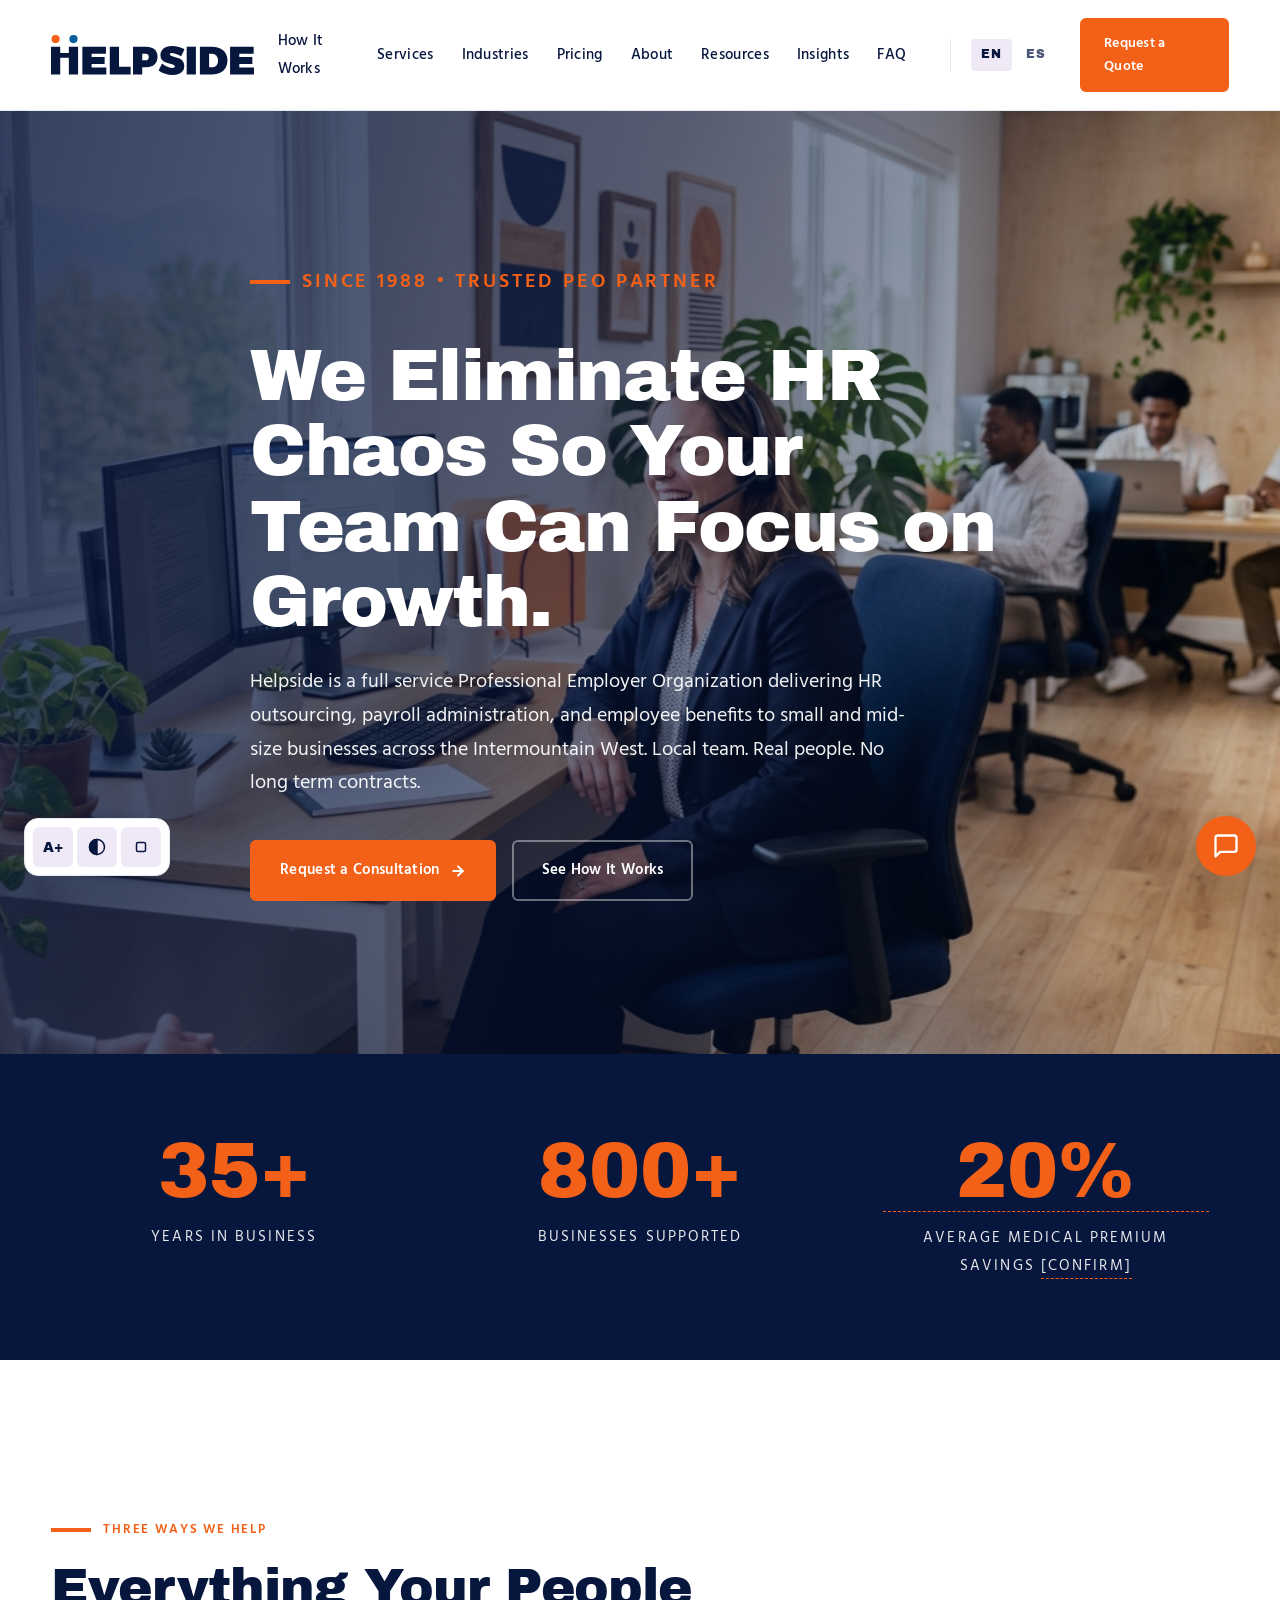
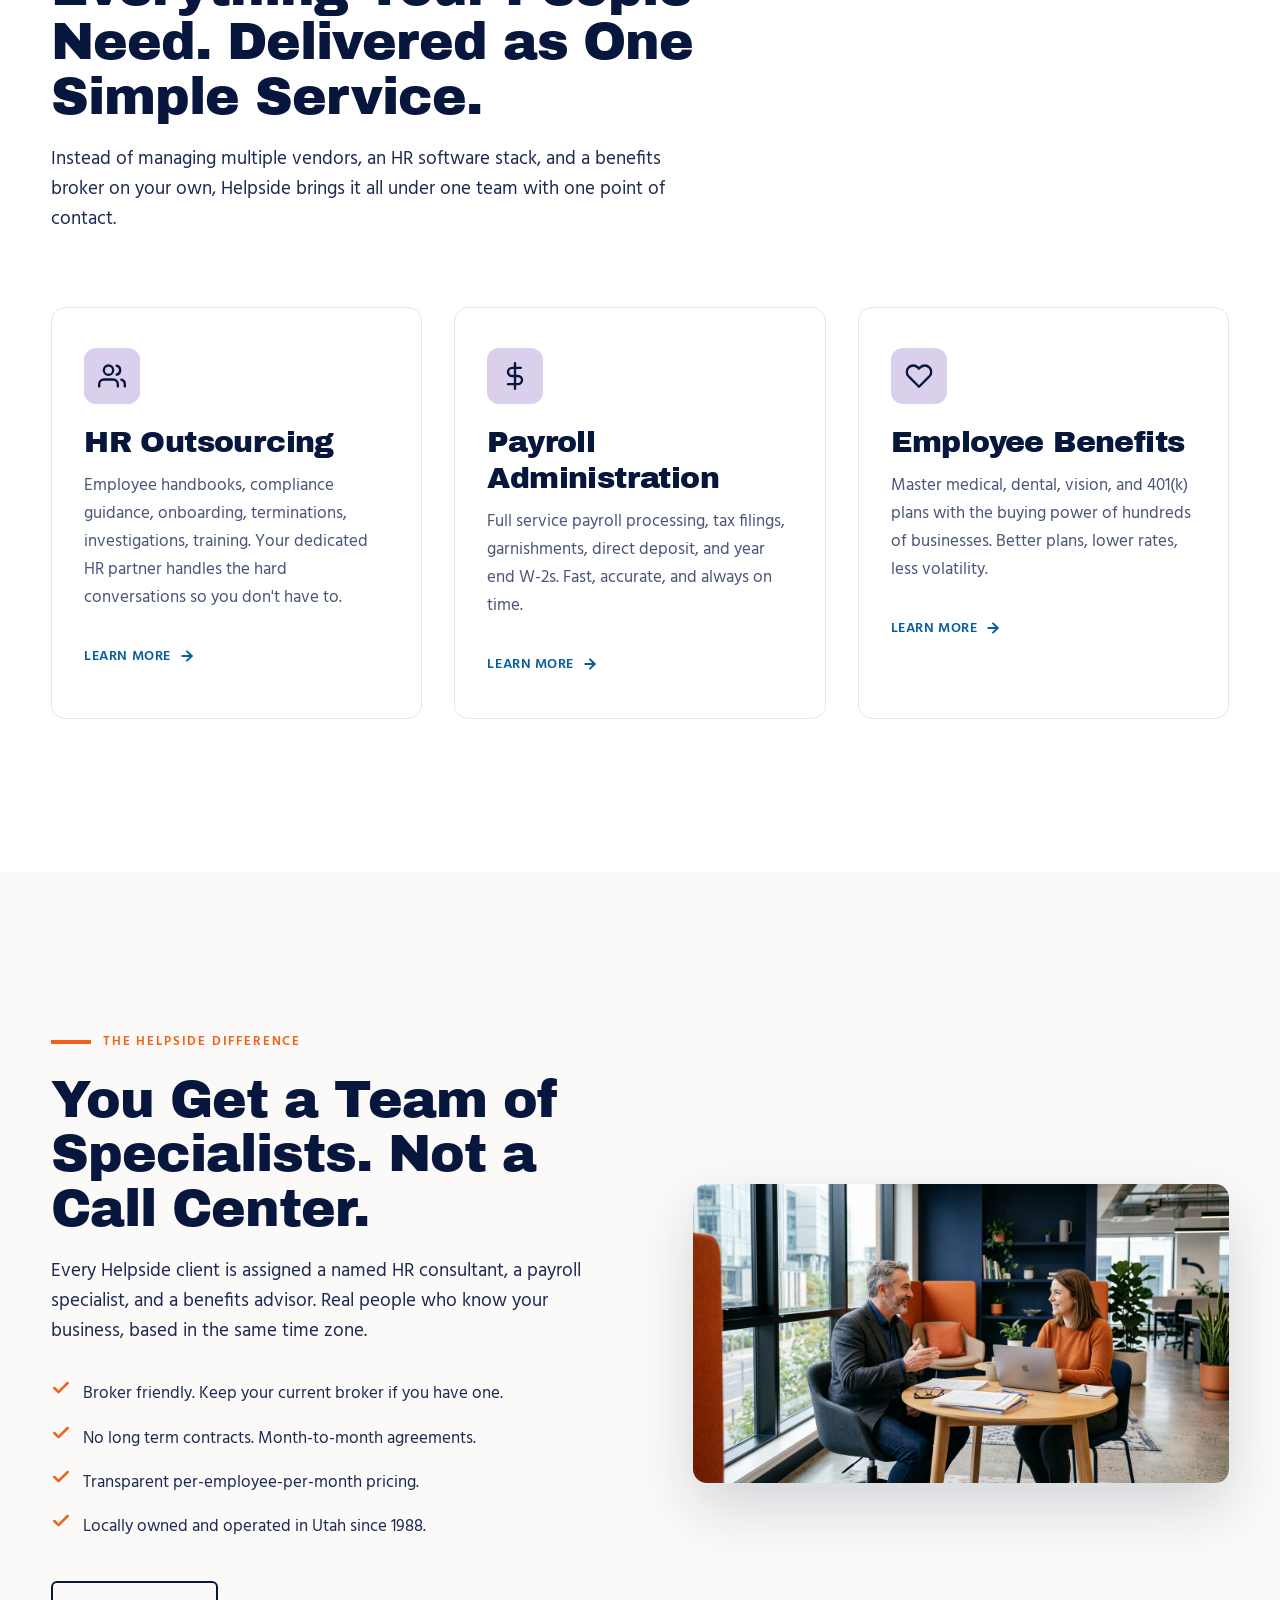
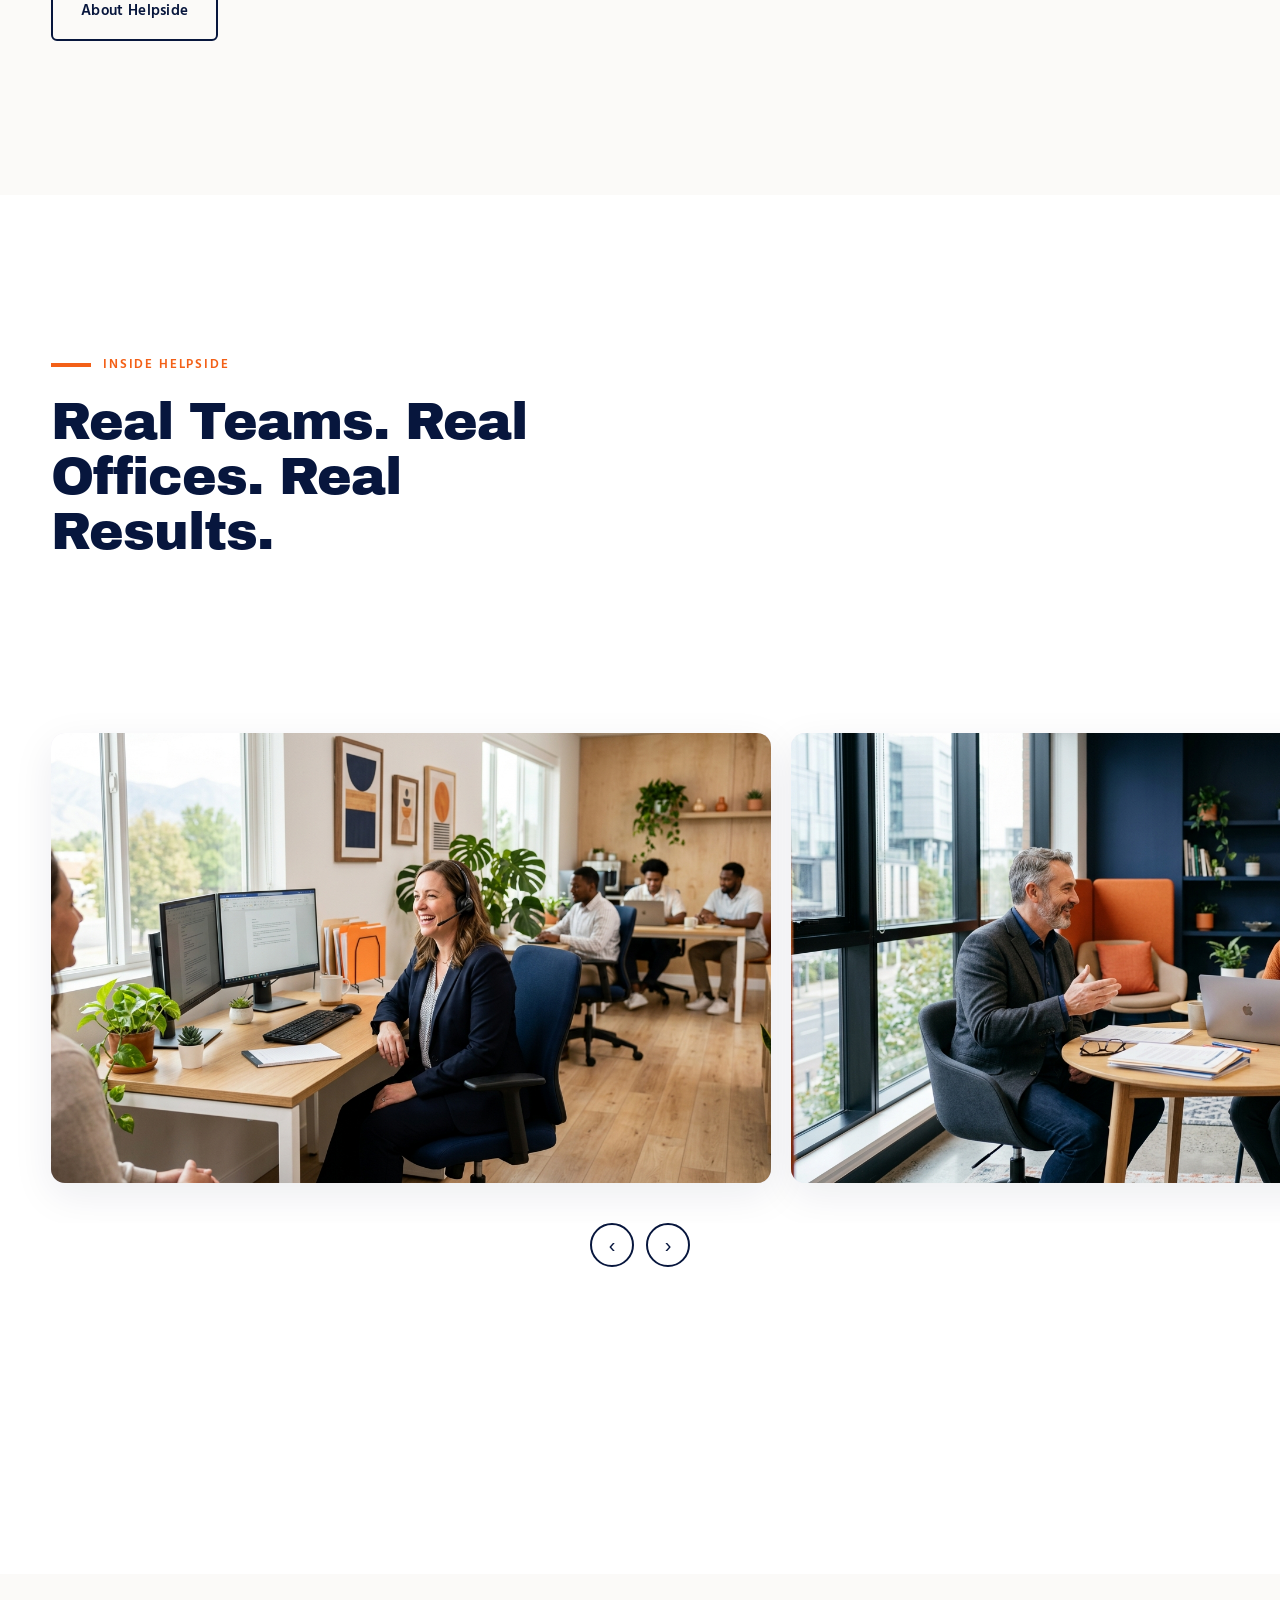
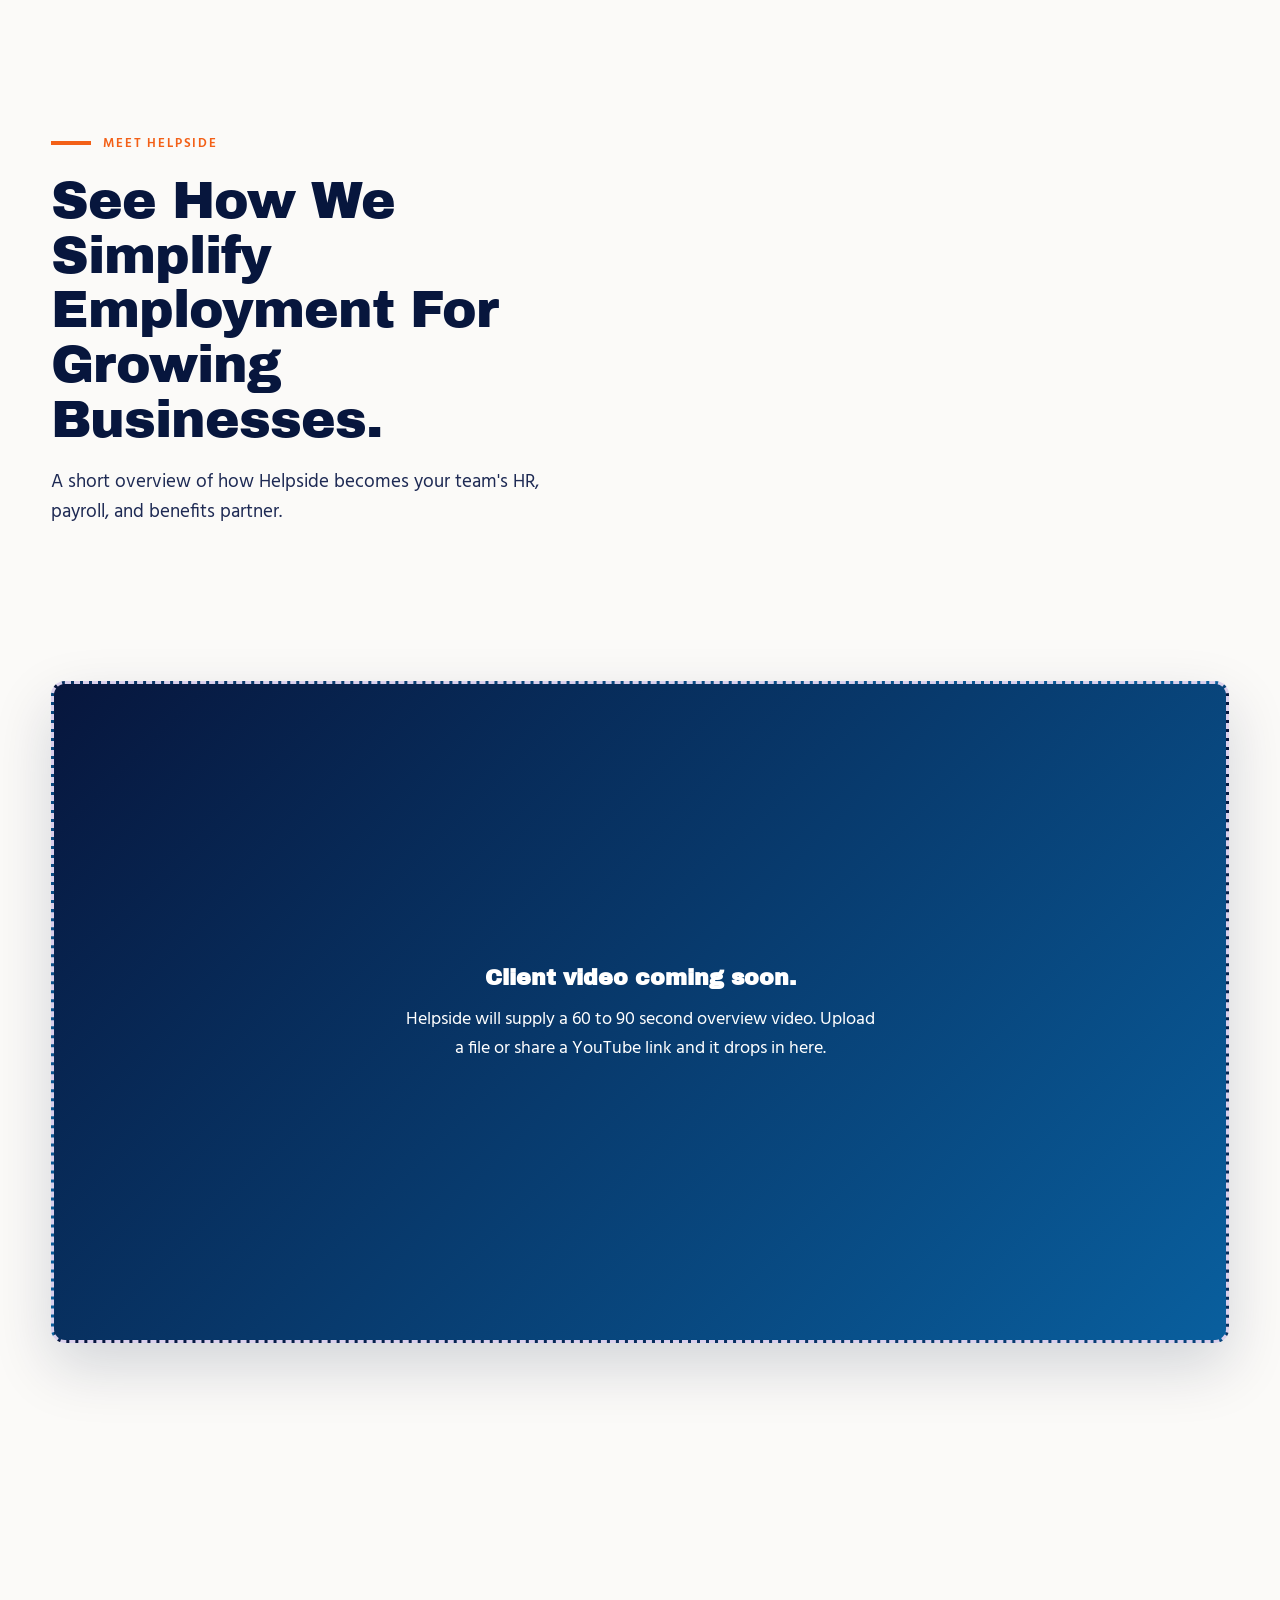
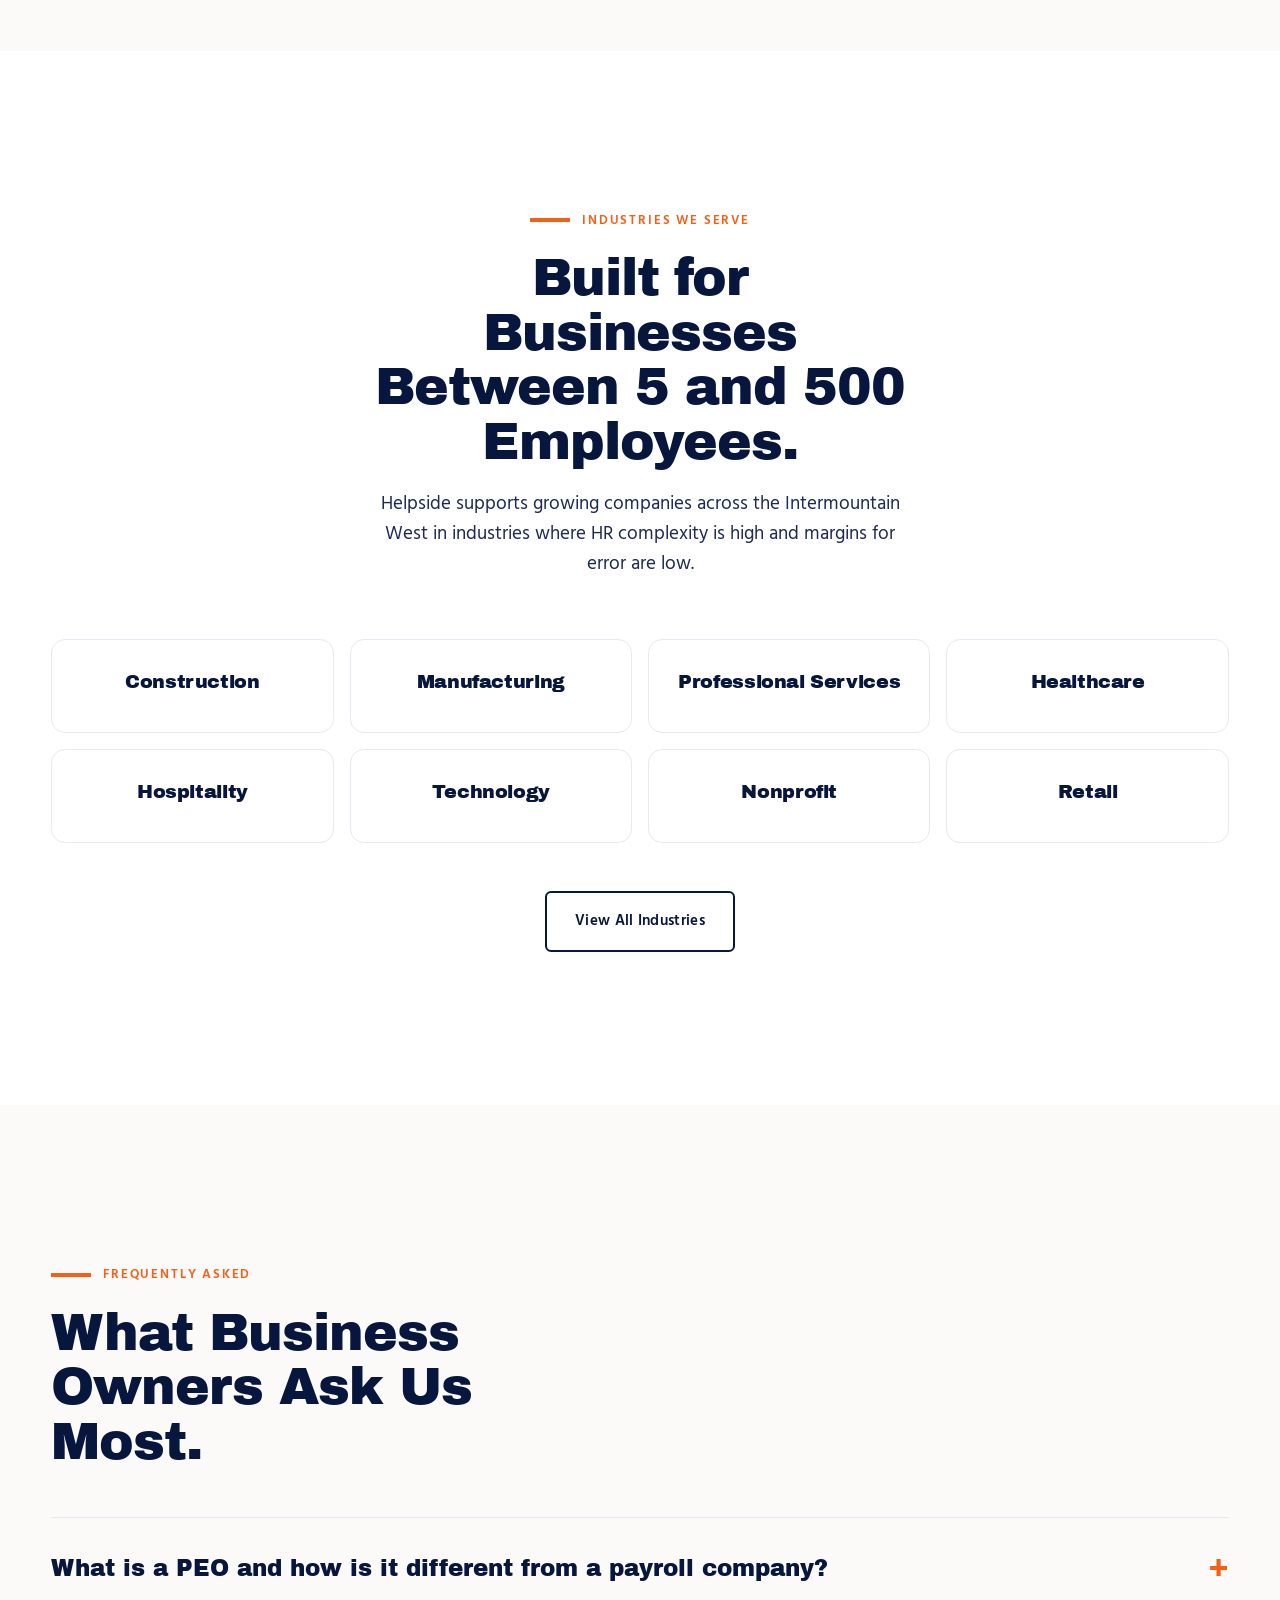
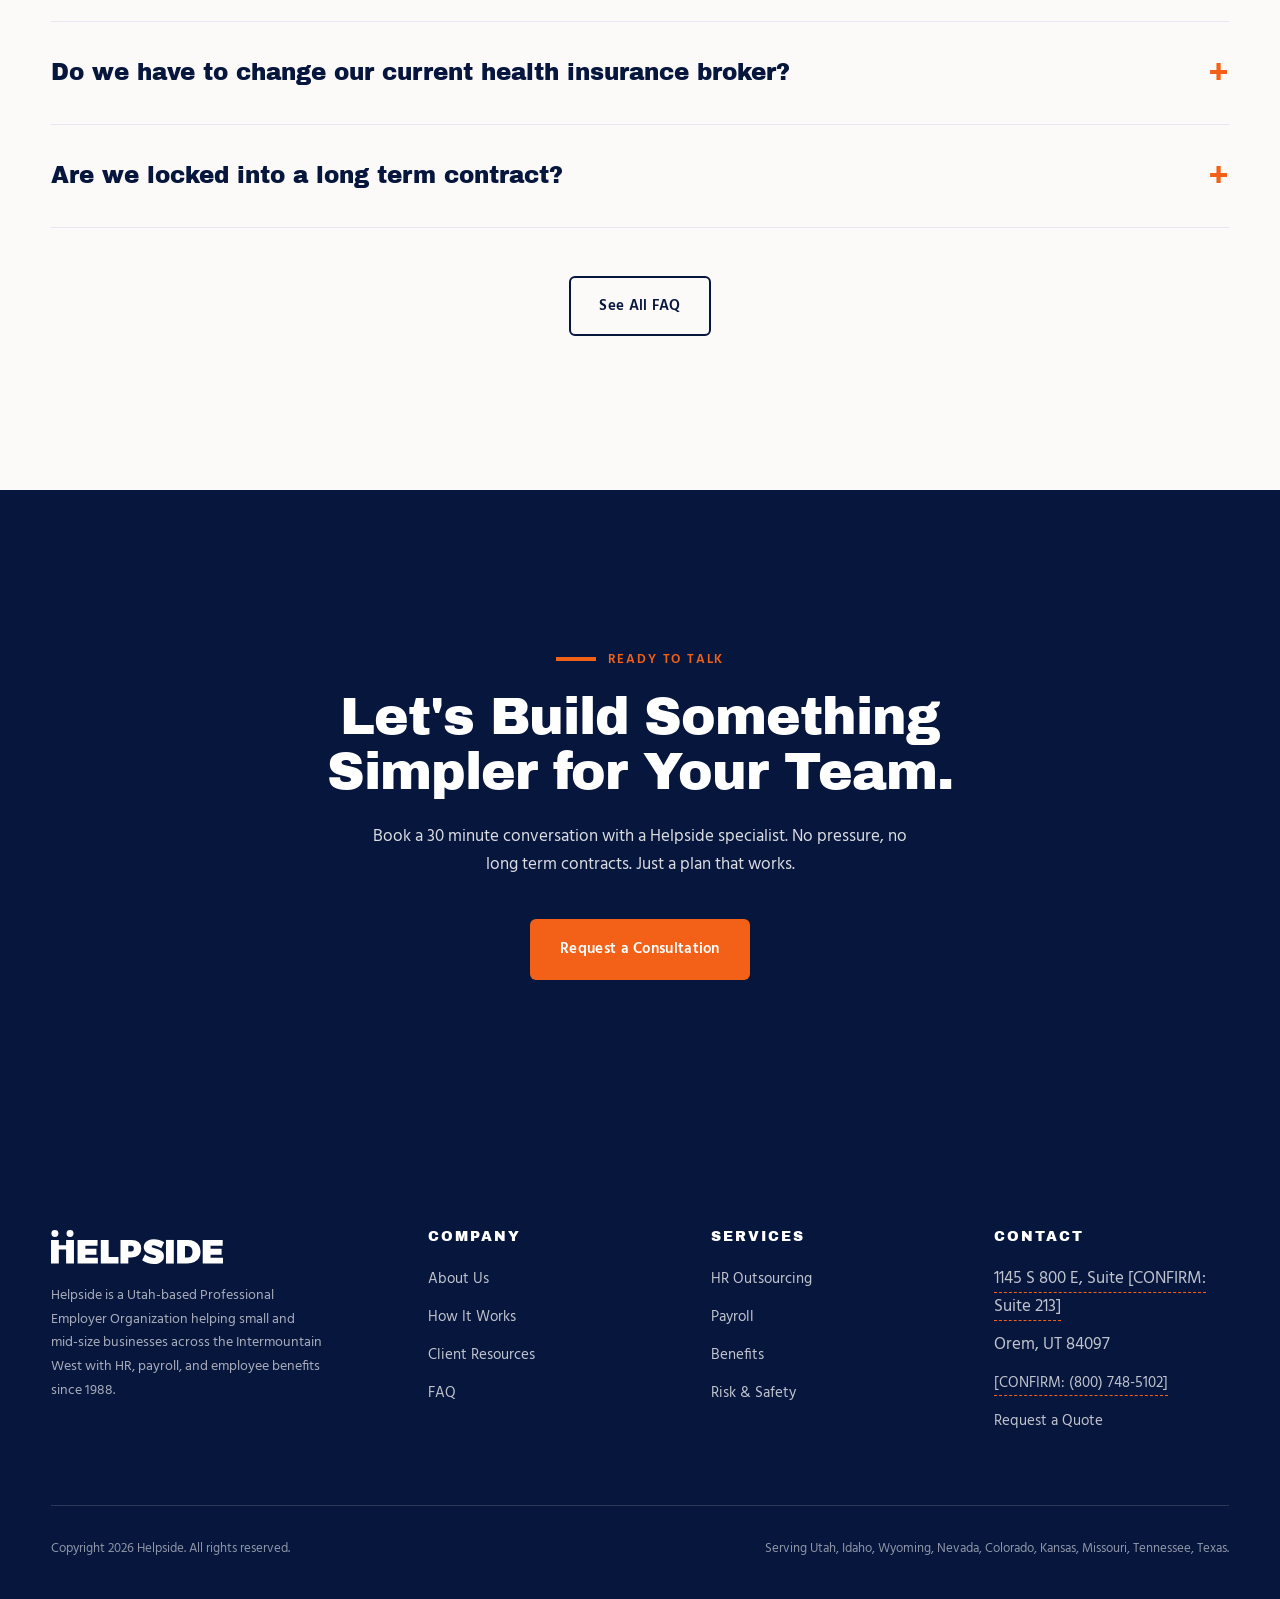
==== index.html @ 4a42c15f "Reset proof to baseline" ====
<!DOCTYPE html>
<html lang="en">
<head>
<meta charset="UTF-8">
<meta name="viewport" content="width=device-width, initial-scale=1.0">
<title>Helpside | HR, Payroll, and Employee Benefits for Growing Businesses</title>
<meta name="description" content="Helpside is a Utah-based Professional Employer Organization providing HR outsourcing, payroll administration, and employee benefits since 1988. Serving the Intermountain West.">
<link rel="canonical" href="https://kinggavint.github.io/helpside-preview-v2/">
<meta property="og:title" content="Helpside | HR, Payroll, and Employee Benefits for Growing Businesses">
<meta property="og:description" content="Helpside is a Utah-based Professional Employer Organization providing HR outsourcing, payroll administration, and employee benefits since 1988. Serving the Intermountain West.">
<meta property="og:type" content="website">
<meta property="og:image" content="https://kinggavint.github.io/helpside-preview-v2/assets/helpside-logo-with-tagline.png">
<meta property="og:url" content="https://kinggavint.github.io/helpside-preview-v2/">
<meta name="twitter:card" content="summary_large_image">
<link rel="icon" type="image/svg+xml" href="assets/helpside-logo.svg">
<link rel="preconnect" href="https://fonts.googleapis.com">
<link rel="preconnect" href="https://fonts.gstatic.com" crossorigin>
<link href="https://fonts.googleapis.com/css2?family=Archivo+Black&family=Hind:wght@300;400;500;600&display=swap" rel="stylesheet">
<link rel="stylesheet" href="css/base.css">
<script type="application/ld+json">
{
  "@context": "https://schema.org",
  "@type": "Organization",
  "name": "Helpside",
  "url": "https://kinggavint.github.io/helpside-preview-v2/",
  "logo": "https://kinggavint.github.io/helpside-preview-v2/assets/helpside-logo.svg",
  "description": "Utah-based Professional Employer Organization offering HR outsourcing, payroll administration, and employee benefits to businesses across the Intermountain West.",
  "foundingDate": "1988",
  "address": {
    "@type": "PostalAddress",
    "streetAddress": "1145 S 800 E",
    "addressLocality": "Orem",
    "addressRegion": "UT",
    "postalCode": "84097",
    "addressCountry": "US"
  },
  "areaServed": ["UT","ID","WY","NV","CO","KS","MO","TN","TX"]
}
</script>
<script type="application/ld+json">
{
  "@context": "https://schema.org",
  "@type": "WebSite",
  "name": "Helpside",
  "url": "https://kinggavint.github.io/helpside-preview-v2/",
  "potentialAction": {
    "@type": "SearchAction",
    "target": "https://kinggavint.github.io/helpside-preview-v2/?q={search_term_string}",
    "query-input": "required name=search_term_string"
  }
}
</script>
</head>
<body>
<a class="skip-link" href="#main">Skip to main content</a>
<nav class="site-nav" aria-label="Primary">
  <div class="site-nav__inner">
    <a class="site-nav__logo" href="index.html" aria-label="Helpside home">
      <img src="assets/helpside-logo.svg" alt="Helpside">
    </a>
    <button class="nav-toggle" aria-label="Menu"><span></span><span></span><span></span></button>
    <ul class="site-nav__links">
      <li><a href="how-it-works.html">How It Works</a></li>
      <li><a href="services.html">Services</a></li>
      <li><a href="industries.html">Industries</a></li>
      <li><a href="pricing.html">Pricing</a></li>
      <li><a href="about.html">About</a></li>
      <li><a href="resources.html">Resources</a></li>
      <li><a href="blog.html">Insights</a></li>
      <li><a href="faq.html">FAQ</a></li>
    </ul>
    <div class="lang-switch" role="group" aria-label="Language" data-missing-asset="translations">
      <a href="index.html" aria-current="true">EN</a>
      <a href="es/index.html">ES</a>
    </div>
    <a class="btn btn-primary site-nav__cta" href="contact.html">Request a Quote</a>
  </div>
</nav>

<main id="main">

<section class="hero">
  <div class="hero__photo"><img src="assets/photos/photo-01-specialist-desk.jpg" alt="A Helpside specialist reviewing employee paperwork at a desk."></div>
  <div class="hero__scrim"></div>
  <div class="container hero__content">
    <p class="eyebrow" style="color: var(--orange);">Since 1988 • Trusted PEO Partner</p>
    <h1>We Eliminate HR Chaos So Your Team Can Focus on Growth.</h1>
    <p>Helpside is a full service Professional Employer Organization delivering HR outsourcing, payroll administration, and employee benefits to small and mid-size businesses across the Intermountain West. Local team. Real people. No long term contracts.</p>
    <div class="hero__ctas">
      <a href="contact.html" class="btn btn-primary">Request a Consultation <svg width="16" height="16" viewBox="0 0 24 24" fill="none" stroke="currentColor" stroke-width="3" stroke-linecap="round" stroke-linejoin="round"><line x1="5" y1="12" x2="19" y2="12"/><polyline points="12 5 19 12 12 19"/></svg></a>
      <a href="how-it-works.html" class="btn btn-ghost">See How It Works</a>
    </div>
  </div>
</section>

<section class="proof-strip">
  <div class="container">
    <div class="proof-strip__grid">
      <div class="proof-stat"><span class="proof-stat__num" data-count="35" data-suffix="+">35+</span><span class="proof-stat__label">Years in Business</span></div>
      <div class="proof-stat"><span class="proof-stat__num" data-count="800" data-suffix="+">800+</span><span class="proof-stat__label">Businesses Supported</span></div>
      <div class="proof-stat"><span class="proof-stat__num confirm-inline" data-unverified="true" data-count="20" data-suffix="%" title="Average savings claim needs client verification">20%</span><span class="proof-stat__label">Average Medical Premium Savings <span class="confirm-inline" data-unverified="true">[CONFIRM]</span></span></div>
    </div>
  </div>
</section>

<section class="band">
  <div class="container">
    <div class="reveal">
      <p class="eyebrow">Three Ways We Help</p>
      <h2 style="max-width: 20ch;">Everything Your People Need. Delivered as One Simple Service.</h2>
      <p class="lede">Instead of managing multiple vendors, an HR software stack, and a benefits broker on your own, Helpside brings it all under one team with one point of contact.</p>
    </div>

    <div class="grid grid-3" style="margin-top: 72px;">
      <div class="card reveal">
        <div class="card__icon"><svg width="28" height="28" viewBox="0 0 24 24" fill="none" stroke="currentColor" stroke-width="2" stroke-linecap="round" stroke-linejoin="round"><path d="M17 21v-2a4 4 0 0 0-4-4H5a4 4 0 0 0-4 4v2"/><circle cx="9" cy="7" r="4"/><path d="M23 21v-2a4 4 0 0 0-3-3.87"/><path d="M16 3.13a4 4 0 0 1 0 7.75"/></svg></div>
        <h3>HR Outsourcing</h3>
        <p>Employee handbooks, compliance guidance, onboarding, terminations, investigations, training. Your dedicated HR partner handles the hard conversations so you don't have to.</p>
        <a href="services.html#hr" class="card__link">Learn more <svg width="16" height="16" viewBox="0 0 24 24" fill="none" stroke="currentColor" stroke-width="3" stroke-linecap="round" stroke-linejoin="round"><line x1="5" y1="12" x2="19" y2="12"/><polyline points="12 5 19 12 12 19"/></svg></a>
      </div>
      <div class="card reveal">
        <div class="card__icon"><svg width="28" height="28" viewBox="0 0 24 24" fill="none" stroke="currentColor" stroke-width="2" stroke-linecap="round" stroke-linejoin="round"><line x1="12" y1="1" x2="12" y2="23"/><path d="M17 5H9.5a3.5 3.5 0 0 0 0 7h5a3.5 3.5 0 0 1 0 7H6"/></svg></div>
        <h3>Payroll Administration</h3>
        <p>Full service payroll processing, tax filings, garnishments, direct deposit, and year end W-2s. Fast, accurate, and always on time.</p>
        <a href="services.html#payroll" class="card__link">Learn more <svg width="16" height="16" viewBox="0 0 24 24" fill="none" stroke="currentColor" stroke-width="3" stroke-linecap="round" stroke-linejoin="round"><line x1="5" y1="12" x2="19" y2="12"/><polyline points="12 5 19 12 12 19"/></svg></a>
      </div>
      <div class="card reveal">
        <div class="card__icon"><svg width="28" height="28" viewBox="0 0 24 24" fill="none" stroke="currentColor" stroke-width="2" stroke-linecap="round" stroke-linejoin="round"><path d="M20.84 4.61a5.5 5.5 0 0 0-7.78 0L12 5.67l-1.06-1.06a5.5 5.5 0 0 0-7.78 7.78l1.06 1.06L12 21.23l7.78-7.78 1.06-1.06a5.5 5.5 0 0 0 0-7.78z"/></svg></div>
        <h3>Employee Benefits</h3>
        <p>Master medical, dental, vision, and 401(k) plans with the buying power of hundreds of businesses. Better plans, lower rates, less volatility.</p>
        <a href="services.html#benefits" class="card__link">Learn more <svg width="16" height="16" viewBox="0 0 24 24" fill="none" stroke="currentColor" stroke-width="3" stroke-linecap="round" stroke-linejoin="round"><line x1="5" y1="12" x2="19" y2="12"/><polyline points="12 5 19 12 12 19"/></svg></a>
      </div>
    </div>
  </div>
</section>

<section class="band band-cream">
  <div class="container">
    <div class="split">
      <div class="split__body reveal">
        <p class="eyebrow">The Helpside Difference</p>
        <h2>You Get a Team of Specialists. Not a Call Center.</h2>
        <p class="lede">Every Helpside client is assigned a named HR consultant, a payroll specialist, and a benefits advisor. Real people who know your business, based in the same time zone.</p>
        <ul style="list-style: none; padding: 0; margin: 32px 0 40px;">
          <li style="display:flex;gap:12px;align-items:baseline;margin-bottom:14px;"><span style="color:var(--orange);"><svg width="20" height="20" viewBox="0 0 24 24" fill="none" stroke="currentColor" stroke-width="3" stroke-linecap="round" stroke-linejoin="round"><polyline points="20 6 9 17 4 12"/></svg></span> Broker friendly. Keep your current broker if you have one.</li>
          <li style="display:flex;gap:12px;align-items:baseline;margin-bottom:14px;"><span style="color:var(--orange);"><svg width="20" height="20" viewBox="0 0 24 24" fill="none" stroke="currentColor" stroke-width="3" stroke-linecap="round" stroke-linejoin="round"><polyline points="20 6 9 17 4 12"/></svg></span> No long term contracts. Month-to-month agreements.</li>
          <li style="display:flex;gap:12px;align-items:baseline;margin-bottom:14px;"><span style="color:var(--orange);"><svg width="20" height="20" viewBox="0 0 24 24" fill="none" stroke="currentColor" stroke-width="3" stroke-linecap="round" stroke-linejoin="round"><polyline points="20 6 9 17 4 12"/></svg></span> Transparent per-employee-per-month pricing.</li>
          <li style="display:flex;gap:12px;align-items:baseline;"><span style="color:var(--orange);"><svg width="20" height="20" viewBox="0 0 24 24" fill="none" stroke="currentColor" stroke-width="3" stroke-linecap="round" stroke-linejoin="round"><polyline points="20 6 9 17 4 12"/></svg></span> Locally owned and operated in Utah since 1988.</li>
        </ul>
        <a href="about.html" class="btn btn-secondary">About Helpside</a>
      </div>
      <div class="split__media reveal">
        <img src="assets/photos/photo-02-consultation.jpg" alt="A Helpside consultant meeting with a client to review HR strategy.">
      </div>
    </div>
  </div>
</section>

<section class="band">
  <div class="container">
    <div class="reveal" style="max-width: 60ch; margin-bottom: 24px;">
      <p class="eyebrow">Inside Helpside</p>
      <h2>Real Teams. Real Offices. Real Results.</h2>
    </div>
  </div>
  <div class="slideshow reveal" aria-roledescription="carousel" aria-label="Helpside photo gallery">
    <div class="slideshow__track" id="slideshow-track">
      <div class="slideshow__slide"><img src="assets/photos/photo-01-specialist-desk.jpg" alt="Helpside HR specialist at her desk reviewing payroll reports."></div>
      <div class="slideshow__slide"><img src="assets/photos/photo-02-consultation.jpg" alt="Helpside consultant meeting with a small business owner."></div>
      <div class="slideshow__slide"><img src="assets/photos/photo-03-safety-walkthrough.jpg" alt="Helpside risk manager performing a workplace safety walkthrough."></div>
      <div class="slideshow__slide"><img src="assets/photos/photo-04-team.jpg" alt="The Helpside team collaborating in their Orem office."></div>
      <div class="slideshow__slide"><img src="assets/photos/photo-05-office-exterior.jpg" alt="The Helpside office exterior in Orem, Utah."></div>
    </div>
    <div class="slideshow__controls">
      <button type="button" class="slideshow__btn" data-slide-prev aria-label="Previous slide">&lsaquo;</button>
      <button type="button" class="slideshow__btn" data-slide-next aria-label="Next slide">&rsaquo;</button>
    </div>
  </div>
</section>

<section class="band band-cream">
  <div class="container">
    <div class="reveal" style="max-width: 60ch; margin-bottom: 40px;">
      <p class="eyebrow">Meet Helpside</p>
      <h2>See How We Simplify Employment For Growing Businesses.</h2>
      <p class="lede">A short overview of how Helpside becomes your team's HR, payroll, and benefits partner.</p>
    </div>
  </div>
  <div class="video-block">
    <div class="video-block__frame" data-missing-asset="video" aria-label="Client video coming soon">
      <p><strong>Client video coming soon.</strong>Helpside will supply a 60 to 90 second overview video. Upload a file or share a YouTube link and it drops in here.</p>
    </div>
  </div>
</section>

<section class="band">
  <div class="container">
    <div class="reveal" style="text-align:center;max-width: 60ch; margin: 0 auto 60px;">
      <p class="eyebrow" style="justify-content:center;">Industries We Serve</p>
      <h2>Built for Businesses Between 5 and 500 Employees.</h2>
      <p class="lede" style="margin: 0 auto;">Helpside supports growing companies across the Intermountain West in industries where HR complexity is high and margins for error are low.</p>
    </div>
    <div class="grid grid-4" style="gap: 16px;">
      <div class="card reveal" style="text-align:center; padding: 32px 20px;"><h4>Construction</h4></div>
      <div class="card reveal" style="text-align:center; padding: 32px 20px;"><h4>Manufacturing</h4></div>
      <div class="card reveal" style="text-align:center; padding: 32px 20px;"><h4>Professional Services</h4></div>
      <div class="card reveal" style="text-align:center; padding: 32px 20px;"><h4>Healthcare</h4></div>
      <div class="card reveal" style="text-align:center; padding: 32px 20px;"><h4>Hospitality</h4></div>
      <div class="card reveal" style="text-align:center; padding: 32px 20px;"><h4>Technology</h4></div>
      <div class="card reveal" style="text-align:center; padding: 32px 20px;"><h4>Nonprofit</h4></div>
      <div class="card reveal" style="text-align:center; padding: 32px 20px;"><h4>Retail</h4></div>
    </div>
    <div style="text-align:center; margin-top: 48px;">
      <a href="industries.html" class="btn btn-secondary">View All Industries</a>
    </div>
  </div>
</section>

<section class="band band-cream">
  <div class="container">
    <div class="reveal" style="max-width: 60ch; margin-bottom: 48px;">
      <p class="eyebrow">Frequently Asked</p>
      <h2>What Business Owners Ask Us Most.</h2>
    </div>
    <div class="reveal">
      <details class="faq-item">
        <summary>What is a PEO and how is it different from a payroll company?</summary>
        <p>A Professional Employer Organization enters a co-employment relationship with your business. Helpside handles HR administration, payroll, benefits, and workers compensation under our federal tax ID, while you retain full control of daily operations, hiring, and firing. A payroll company only cuts checks. A PEO manages the whole employment lifecycle.</p>
      </details>
      <details class="faq-item">
        <summary>Do we have to change our current health insurance broker?</summary>
        <p>No. Helpside works alongside your broker. Many of our clients keep their existing broker relationship while gaining access to our master medical plans and lower rates.</p>
      </details>
      <details class="faq-item">
        <summary>Are we locked into a long term contract?</summary>
        <p>No. Helpside agreements are month-to-month with 30 days notice. If we are not the right fit, you can leave.</p>
      </details>
    </div>
    <div style="text-align:center; margin-top: 48px;">
      <a href="faq.html" class="btn btn-secondary">See All FAQ</a>
    </div>
  </div>
</section>

<section class="band band-navy">
  <div class="container" style="text-align:center;">
    <p class="eyebrow" style="justify-content:center;">Ready to Talk</p>
    <h2 style="max-width: 22ch; margin: 0 auto 24px;">Let's Build Something Simpler for Your Team.</h2>
    <p style="max-width: 60ch; margin: 0 auto 40px; color: rgba(255,255,255,0.85);">Book a 30 minute conversation with a Helpside specialist. No pressure, no long term contracts. Just a plan that works.</p>
    <a href="contact.html" class="btn btn-primary">Request a Consultation</a>
  </div>
</section>


</main>
<footer class="site-footer">
  <div class="container">
    <div class="site-footer__grid">
      <div class="site-footer__brand">
        <img src="assets/helpside-logo.svg" alt="Helpside">
        <p>Helpside is a Utah-based Professional Employer Organization helping small and mid-size businesses across the Intermountain West with HR, payroll, and employee benefits since 1988.</p>
      </div>
      <div>
        <h4>Company</h4>
        <ul>
          <li><a href="about.html">About Us</a></li>
          <li><a href="how-it-works.html">How It Works</a></li>
          <li><a href="resources.html">Client Resources</a></li>
          <li><a href="faq.html">FAQ</a></li>
        </ul>
      </div>
      <div>
        <h4>Services</h4>
        <ul>
          <li><a href="services.html#hr">HR Outsourcing</a></li>
          <li><a href="services.html#payroll">Payroll</a></li>
          <li><a href="services.html#benefits">Benefits</a></li>
          <li><a href="services.html#risk">Risk &amp; Safety</a></li>
        </ul>
      </div>
      <div>
        <h4>Contact</h4>
        <ul>
          <li><span class="confirm-inline" data-unverified="true" title="Address needs client confirmation">1145 S 800 E, Suite [CONFIRM: Suite 213]</span></li>
          <li>Orem, UT 84097</li>
          <li><a href="tel:+18007485102" class="confirm-inline" data-unverified="true" title="Phone needs client confirmation">[CONFIRM: (800) 748-5102]</a></li>
          <li><a href="contact.html">Request a Quote</a></li>
        </ul>
      </div>
    </div>
    <div class="site-footer__meta">
      <span>Copyright 2026 Helpside. All rights reserved.</span>
      <span>Serving Utah, Idaho, Wyoming, Nevada, Colorado, Kansas, Missouri, Tennessee, Texas.</span>
    </div>
  </div>
</footer>
<!-- A11Y toolbar (accessibility feature from onboarding) -->
<div id="a11y-toolbar" data-a11y-toolbar role="toolbar" aria-label="Accessibility tools">
  <button type="button" data-a11y="text-size" aria-pressed="false" title="Increase text size" aria-label="Increase text size"><span>A+</span></button>
  <button type="button" data-a11y="contrast" aria-pressed="false" title="High contrast" aria-label="Toggle high contrast">
    <svg viewBox="0 0 24 24" fill="none" stroke="currentColor" stroke-width="2" stroke-linecap="round" stroke-linejoin="round" width="18" height="18"><circle cx="12" cy="12" r="10"/><path d="M12 2a10 10 0 0 0 0 20z" fill="currentColor"/></svg>
  </button>
  <button type="button" data-a11y="motion" aria-pressed="false" title="Reduce motion" aria-label="Toggle reduced motion">
    <svg viewBox="0 0 24 24" fill="none" stroke="currentColor" stroke-width="2" stroke-linecap="round" stroke-linejoin="round" width="18" height="18"><rect x="6" y="6" width="12" height="12" rx="2"/></svg>
  </button>
</div>

<!-- Chat launcher (live_chat placeholder pending client-supplied provider or FAQ knowledge base) -->
<button id="chat-launcher" data-missing-asset="live_chat_provider" aria-label="Chat with Helpside" aria-expanded="false">
  <svg viewBox="0 0 24 24" fill="none" stroke="currentColor" stroke-width="2" stroke-linecap="round" stroke-linejoin="round"><path d="M21 15a2 2 0 0 1-2 2H7l-4 4V5a2 2 0 0 1 2-2h14a2 2 0 0 1 2 2z"/></svg>
</button>
<div id="chat-modal" role="dialog" aria-labelledby="chat-title" aria-hidden="true">
  <h3 id="chat-title">Talk to a specialist</h3>
  <p>Ask a quick HR, payroll, or benefits question. A Helpside team member will follow up within one business day.</p>
  <form class="chat-form" action="contact.html" method="get">
    <input type="text" name="name" placeholder="Your name" aria-label="Your name" required>
    <input type="email" name="email" placeholder="Work email" aria-label="Work email" required>
    <textarea name="message" placeholder="How can we help?" rows="3" aria-label="Your message" required></textarea>
    <button type="submit">Send Message</button>
  </form>
</div>

<script src="js/site.js" defer></script>
</body>
</html>
---- css/base.css ----
/* Helpside v2 - Story Scroll, motion 5, bold_impact typography */
/* Palette source of truth: client-approved customColors (approved 2026-08-26T19:20:41Z) */
/* #ffffff white, #dad0ec lavender, #095f9e blue, #07163d navy. Orange added from logo pixels as tertiary accent, pending client confirmation. */
:root {
  --white: #FFFFFF;
  --lavender: #DAD0EC;
  --lavender-soft: #EFE9F7;
  --blue: #095F9E;
  --navy: #07163D;
  --orange: #F36017;
  --ink-700: #1E2A54;
  --ink-500: #4A5578;
  --ink-300: #7A8299;
  --line: #E6E9F2;
  --wash: #DAD0EC;
  --cream: #FBFAF8;
  --shadow-soft: 0 12px 40px rgba(7, 22, 61, 0.08);
  --shadow-strong: 0 24px 60px rgba(7, 22, 61, 0.16);
  --radius: 6px;
  --radius-lg: 14px;
  --container: 1280px;
  --gutter: clamp(20px, 4vw, 56px);
  --band: clamp(80px, 12vw, 160px);
  --easing: cubic-bezier(0.2, 0.65, 0.2, 1);
}

/* A11Y toolbar dynamic classes */
html.a11y-large-text { font-size: 118%; }
html.a11y-xl-text { font-size: 135%; }
html.a11y-high-contrast { --ink-700: #000000; --navy: #000000; --line: #000000; }
html.a11y-high-contrast body { background: #FFFFFF; }
html.a11y-reduce-motion *, html.a11y-reduce-motion *::before, html.a11y-reduce-motion *::after {
  animation-duration: 0.001s !important;
  transition-duration: 0.001s !important;
  scroll-behavior: auto !important;
}

/* Slideshow */
.slideshow { position: relative; margin: var(--band) 0; }
.slideshow__track {
  display: flex;
  gap: 20px;
  overflow-x: auto;
  scroll-snap-type: x mandatory;
  scroll-behavior: smooth;
  padding: 20px var(--gutter) 40px;
  scrollbar-width: none;
}
.slideshow__track::-webkit-scrollbar { display: none; }
.slideshow__slide {
  flex: 0 0 min(85%, 720px);
  scroll-snap-align: center;
  border-radius: var(--radius-lg);
  overflow: hidden;
  box-shadow: var(--shadow-soft);
  aspect-ratio: 16 / 10;
  background: var(--lavender-soft);
}
.slideshow__slide img { width: 100%; height: 100%; object-fit: cover; display: block; }
.slideshow__slide[data-missing-asset] {
  display: flex; align-items: center; justify-content: center;
  border: 2px dashed var(--blue); color: var(--blue);
  font-family: 'Archivo Black'; text-align: center; padding: 24px;
}
.slideshow__controls { display: flex; justify-content: center; gap: 12px; }
.slideshow__btn {
  width: 44px; height: 44px; border-radius: 50%;
  border: 2px solid var(--navy); background: var(--white); color: var(--navy);
  cursor: pointer; font-size: 20px; line-height: 1;
  transition: all 0.2s var(--easing);
}
.slideshow__btn:hover { background: var(--navy); color: var(--white); }

/* Video block */
.video-block { position: relative; margin: var(--band) 0; padding: 0 var(--gutter); }
.video-block__frame {
  aspect-ratio: 16 / 9;
  background: linear-gradient(135deg, var(--navy) 0%, var(--blue) 100%);
  border-radius: var(--radius-lg);
  display: flex; align-items: center; justify-content: center;
  color: var(--white); text-align: center; padding: 24px;
  box-shadow: var(--shadow-strong);
}
.video-block__frame[data-missing-asset] { border: 3px dashed var(--lavender); }
.video-block__frame p { max-width: 480px; margin: 0; font-size: 18px; }
.video-block__frame strong { font-family: 'Archivo Black'; font-size: 22px; display: block; margin-bottom: 8px; }

/* Chat launcher */
#chat-launcher {
  position: fixed; bottom: 24px; right: 24px; z-index: 100;
  width: 60px; height: 60px; border-radius: 50%;
  background: var(--orange); color: var(--white);
  border: none; cursor: pointer;
  box-shadow: var(--shadow-strong);
  display: flex; align-items: center; justify-content: center;
  transition: transform 0.2s var(--easing);
}
#chat-launcher:hover { transform: scale(1.08); }
#chat-launcher svg { width: 28px; height: 28px; }
#chat-modal {
  position: fixed; bottom: 100px; right: 24px; z-index: 100;
  width: min(360px, calc(100vw - 48px));
  background: var(--white); border-radius: var(--radius-lg);
  box-shadow: var(--shadow-strong); padding: 24px;
  display: none;
}
#chat-modal.is-open { display: block; }
#chat-modal h3 { margin: 0 0 8px; font-size: 20px; }
#chat-modal p { margin: 0 0 16px; font-size: 15px; color: var(--ink-500); }
#chat-modal .chat-form { display: grid; gap: 12px; }
#chat-modal input, #chat-modal textarea {
  width: 100%; padding: 12px; border-radius: var(--radius);
  border: 1px solid var(--line); font-family: inherit; font-size: 15px;
}
#chat-modal button[type="submit"] {
  background: var(--navy); color: var(--white);
  border: none; padding: 12px 20px; border-radius: var(--radius);
  font-family: 'Archivo Black'; cursor: pointer; text-transform: uppercase; letter-spacing: 0.05em;
}

/* A11Y toolbar */
#a11y-toolbar {
  position: fixed; left: 24px; bottom: 24px; z-index: 99;
  background: var(--white); border-radius: var(--radius-lg);
  box-shadow: var(--shadow-soft); padding: 8px;
  display: flex; gap: 4px; align-items: center;
  border: 1px solid var(--line);
}
#a11y-toolbar button {
  border: none; background: var(--lavender-soft); color: var(--navy);
  width: 40px; height: 40px; border-radius: 6px;
  cursor: pointer; font-family: 'Archivo Black'; font-size: 14px;
  display: flex; align-items: center; justify-content: center;
}
#a11y-toolbar button[aria-pressed="true"] { background: var(--navy); color: var(--white); }
#a11y-toolbar button svg { width: 18px; height: 18px; }

/* Language switcher in nav */
.lang-switch {
  display: inline-flex; gap: 4px; align-items: center;
  margin-left: 20px; padding-left: 20px; border-left: 1px solid var(--line);
}
.lang-switch button, .lang-switch a {
  background: none; border: none; padding: 6px 10px;
  font-family: 'Archivo Black'; font-size: 12px; letter-spacing: 0.08em;
  color: var(--ink-500); cursor: pointer; text-transform: uppercase;
  border-radius: 4px; text-decoration: none;
}
.lang-switch button[aria-current="true"], .lang-switch a[aria-current="true"] { color: var(--navy); background: var(--lavender-soft); }

/* Blog cards */
.blog-grid {
  display: grid; grid-template-columns: repeat(auto-fit, minmax(300px, 1fr));
  gap: 32px; margin-top: 48px;
}
.blog-card {
  background: var(--white); border: 1px solid var(--line);
  border-radius: var(--radius-lg); overflow: hidden;
  transition: transform 0.2s var(--easing), box-shadow 0.2s var(--easing);
}
.blog-card:hover { transform: translateY(-4px); box-shadow: var(--shadow-soft); }
.blog-card__cover {
  aspect-ratio: 16 / 9;
  background: linear-gradient(135deg, var(--lavender) 0%, var(--blue) 100%);
}
.blog-card__body { padding: 24px; }
.blog-card__meta { font-size: 13px; color: var(--ink-300); text-transform: uppercase; letter-spacing: 0.08em; margin-bottom: 8px; }
.blog-card__title { font-size: 22px; margin: 0 0 12px; }
.blog-card__excerpt { color: var(--ink-500); margin: 0 0 16px; font-size: 15px; }
.blog-card[data-missing-asset] { border-style: dashed; border-color: var(--blue); }

/* Forms page cards */
.forms-grid {
  display: grid; grid-template-columns: repeat(auto-fit, minmax(280px, 1fr));
  gap: 24px; margin-top: 48px;
}
.form-card {
  background: var(--lavender-soft); padding: 32px;
  border-radius: var(--radius-lg);
  border: 2px dashed var(--blue);
}
.form-card h3 { margin: 0 0 12px; font-size: 20px; }
.form-card p { color: var(--ink-500); margin: 0 0 16px; font-size: 15px; }

* { box-sizing: border-box; }
html { scroll-behavior: smooth; }
html, body { margin: 0; padding: 0; }

body {
  font-family: 'Hind', system-ui, -apple-system, Segoe UI, Roboto, sans-serif;
  font-size: clamp(17px, 1.2vw, 18px);
  line-height: 1.65;
  color: var(--ink-700);
  background: var(--white);
  -webkit-font-smoothing: antialiased;
  -moz-osx-font-smoothing: grayscale;
}

h1, h2, h3, h4, h5 {
  font-family: 'Archivo Black', 'Arial Black', Impact, sans-serif;
  color: var(--navy);
  letter-spacing: -0.02em;
  line-height: 1.05;
  margin: 0 0 0.4em;
  font-weight: 400;
}

h1 { font-size: clamp(40px, 6.5vw, 72px); }
h2 { font-size: clamp(32px, 4.5vw, 52px); }
h3 { font-size: clamp(22px, 2.4vw, 30px); line-height: 1.2; }
h4 { font-size: clamp(18px, 1.5vw, 22px); }

p { margin: 0 0 1em; }
p.lede { font-size: clamp(19px, 1.5vw, 22px); line-height: 1.55; color: var(--ink-700); max-width: 62ch; }

a { color: var(--blue); text-decoration: none; transition: color 200ms var(--easing); }
a:hover { color: var(--orange); }

.eyebrow {
  display: inline-flex;
  align-items: center;
  gap: 12px;
  font-family: 'Hind', sans-serif;
  font-weight: 600;
  font-size: 13px;
  text-transform: uppercase;
  letter-spacing: 0.14em;
  color: var(--orange);
  margin: 0 0 20px;
}
.eyebrow::before {
  content: "";
  display: inline-block;
  width: 40px;
  height: 4px;
  background: var(--orange);
}

.container {
  max-width: var(--container);
  margin: 0 auto;
  padding: 0 var(--gutter);
}

.btn {
  display: inline-flex;
  align-items: center;
  gap: 10px;
  padding: 16px 28px;
  font-family: 'Hind', sans-serif;
  font-weight: 600;
  font-size: 15px;
  letter-spacing: 0.02em;
  border-radius: var(--radius);
  border: 2px solid transparent;
  cursor: pointer;
  transition: transform 200ms var(--easing), background 200ms var(--easing), border-color 200ms var(--easing), color 200ms var(--easing);
  text-decoration: none;
}
.btn-primary { background: var(--orange); color: var(--white); }
.btn-primary:hover { background: #d94e0a; color: var(--white); transform: translateY(-2px); }
.btn-secondary { background: transparent; color: var(--navy); border-color: var(--navy); }
.btn-secondary:hover { background: var(--navy); color: var(--white); }
.btn-ghost { background: transparent; color: var(--white); border-color: rgba(255,255,255,0.4); }
.btn-ghost:hover { background: var(--white); color: var(--navy); border-color: var(--white); }

/* ==================== NAV ==================== */
.site-nav {
  position: sticky;
  top: 0;
  z-index: 50;
  background: rgba(255, 255, 255, 0.96);
  backdrop-filter: blur(14px);
  border-bottom: 1px solid var(--line);
}
.site-nav__inner {
  max-width: var(--container);
  margin: 0 auto;
  padding: 18px var(--gutter);
  display: flex;
  align-items: center;
  justify-content: space-between;
  gap: 24px;
}
.site-nav__logo { display: flex; align-items: center; }
.site-nav__logo img { height: 40px; width: auto; display: block; }
.site-nav__links {
  display: flex;
  align-items: center;
  gap: 28px;
  list-style: none;
  padding: 0;
  margin: 0;
}
.site-nav__links a {
  color: var(--navy);
  font-family: 'Hind', sans-serif;
  font-weight: 500;
  font-size: 15px;
  letter-spacing: 0.02em;
}
.site-nav__links a:hover { color: var(--orange); }
.site-nav__cta { padding: 12px 22px; font-size: 14px; }
.nav-toggle { display: none; background: none; border: 0; cursor: pointer; padding: 8px; }
.nav-toggle span { display: block; width: 24px; height: 2px; background: var(--navy); margin: 5px 0; transition: transform 200ms var(--easing); }

@media (max-width: 900px) {
  .site-nav__links { display: none; }
  .site-nav__inner.open .site-nav__links {
    display: flex;
    position: absolute;
    top: 100%;
    left: 0;
    right: 0;
    background: var(--white);
    flex-direction: column;
    align-items: stretch;
    padding: 24px var(--gutter);
    gap: 20px;
    border-bottom: 1px solid var(--line);
  }
  .nav-toggle { display: block; }
  .site-nav__cta { display: none; }
  .site-nav__inner.open .site-nav__cta { display: inline-flex; }
}

/* ==================== SKIP LINK ==================== */
.skip-link {
  position: absolute;
  left: -9999px;
  top: 8px;
  padding: 8px 16px;
  background: var(--navy);
  color: var(--white);
  border-radius: var(--radius);
  z-index: 100;
}
.skip-link:focus { left: 8px; }

/* ==================== SECTIONS / BANDS ==================== */
.band { padding: var(--band) 0; }
.band-cream { background: var(--cream); }
.band-wash { background: var(--wash); }
.band-navy { background: var(--navy); color: var(--white); }
.band-navy h1, .band-navy h2, .band-navy h3 { color: var(--white); }
.band-navy p { color: rgba(255,255,255,0.85); }
.band-navy .eyebrow { color: var(--orange); }

/* ==================== HERO ==================== */
.hero {
  position: relative;
  min-height: 92vh;
  display: flex;
  align-items: center;
  overflow: hidden;
  background: var(--cream);
}
.hero__photo {
  position: absolute;
  inset: 0;
  z-index: 0;
  overflow: hidden;
}
.hero__photo img {
  width: 100%;
  height: 100%;
  object-fit: cover;
  display: block;
  transform: scale(1.02);
  will-change: transform;
}
.hero__scrim {
  position: absolute;
  inset: 0;
  background: linear-gradient(105deg, rgba(7,22,61,0.82) 0%, rgba(7,22,61,0.62) 45%, rgba(7,22,61,0.32) 75%, rgba(7,22,61,0) 100%);
  z-index: 1;
}
.hero__content {
  position: relative;
  z-index: 2;
  max-width: 780px;
  padding: var(--band) 0;
}
.hero__content h1 { color: var(--white); margin-bottom: 24px; }
.hero__content p { color: rgba(255,255,255,0.94); font-size: clamp(18px, 1.6vw, 22px); max-width: 60ch; margin-bottom: 40px; }
.hero__ctas { display: flex; gap: 16px; flex-wrap: wrap; }

.hero-short {
  min-height: auto;
  padding: calc(var(--band) * 0.75) 0 calc(var(--band) * 0.5);
  background: var(--navy);
  color: var(--white);
}
.hero-short .container { position: relative; z-index: 2; }
.hero-short h1 { color: var(--white); max-width: 20ch; }
.hero-short p { color: rgba(255,255,255,0.85); max-width: 60ch; }

/* ==================== CHAPTER MARKERS ==================== */
.chapter {
  position: relative;
}
.chapter-marker {
  position: sticky;
  top: 88px;
  display: flex;
  align-items: baseline;
  gap: 24px;
  padding: 40px 0 24px;
  z-index: 5;
  background: linear-gradient(180deg, var(--white) 70%, transparent);
}
.band-cream .chapter-marker { background: linear-gradient(180deg, var(--cream) 70%, transparent); }
.chapter-marker__num {
  font-family: 'Archivo Black', sans-serif;
  font-size: clamp(60px, 8vw, 96px);
  color: var(--orange);
  line-height: 1;
}
.chapter-marker__title {
  font-family: 'Archivo Black', sans-serif;
  font-size: clamp(28px, 3.5vw, 44px);
  color: var(--navy);
  line-height: 1.05;
  margin: 0;
}

/* ==================== GRID CARDS ==================== */
.grid { display: grid; gap: 32px; }
.grid-3 { grid-template-columns: repeat(3, 1fr); }
.grid-2 { grid-template-columns: repeat(2, 1fr); }
.grid-4 { grid-template-columns: repeat(4, 1fr); }
@media (max-width: 900px) {
  .grid-3, .grid-4 { grid-template-columns: 1fr; }
  .grid-2 { grid-template-columns: 1fr; }
}

.card {
  background: var(--white);
  padding: 40px 32px;
  border-radius: var(--radius-lg);
  border: 1px solid var(--line);
  transition: transform 300ms var(--easing), box-shadow 300ms var(--easing), border-color 300ms var(--easing);
}
.card:hover { transform: translateY(-6px); box-shadow: var(--shadow-strong); border-color: transparent; }
.card__icon {
  width: 56px;
  height: 56px;
  border-radius: 12px;
  background: var(--wash);
  display: flex;
  align-items: center;
  justify-content: center;
  margin-bottom: 20px;
}
.card__icon svg { width: 28px; height: 28px; color: var(--navy); }
.card h3 { color: var(--navy); }
.card p { color: var(--ink-500); }
.card__link {
  display: inline-flex;
  align-items: center;
  gap: 8px;
  margin-top: 16px;
  color: var(--blue);
  font-family: 'Hind', sans-serif;
  font-weight: 600;
  font-size: 14px;
  letter-spacing: 0.04em;
  text-transform: uppercase;
}

/* ==================== PROOF STRIP ==================== */
.proof-strip {
  padding: 80px 0;
  background: var(--navy);
  color: var(--white);
}
.proof-strip__grid {
  display: grid;
  grid-template-columns: repeat(3, 1fr);
  gap: 40px;
  text-align: center;
}
.proof-stat { padding: 0 20px; }
.proof-stat__num {
  font-family: 'Archivo Black', sans-serif;
  font-size: clamp(48px, 6vw, 84px);
  color: var(--orange);
  line-height: 1;
  margin-bottom: 12px;
  display: block;
}
.proof-stat__label {
  font-family: 'Hind', sans-serif;
  font-size: 15px;
  color: rgba(255,255,255,0.9);
  text-transform: uppercase;
  letter-spacing: 0.14em;
}
@media (max-width: 900px) { .proof-strip__grid { grid-template-columns: 1fr; gap: 60px; } }

/* ==================== SPLIT IMAGE ROWS ==================== */
.split {
  display: grid;
  grid-template-columns: 1.05fr 1fr;
  gap: 80px;
  align-items: center;
}
.split-reverse { grid-template-columns: 1fr 1.05fr; }
.split-reverse .split__media { order: 2; }
.split-reverse .split__body { order: 1; }
@media (max-width: 900px) {
  .split, .split-reverse { grid-template-columns: 1fr; gap: 40px; }
  .split-reverse .split__media, .split-reverse .split__body { order: 0; }
}
.split__media img {
  width: 100%;
  height: auto;
  border-radius: var(--radius-lg);
  box-shadow: var(--shadow-strong);
  display: block;
}

/* ==================== FAQ ==================== */
.faq-item {
  border-top: 1px solid var(--line);
  padding: 32px 0;
}
.faq-item:last-child { border-bottom: 1px solid var(--line); }
.faq-item summary {
  font-family: 'Archivo Black', sans-serif;
  font-size: clamp(20px, 1.8vw, 26px);
  color: var(--navy);
  cursor: pointer;
  list-style: none;
  display: flex;
  align-items: baseline;
  gap: 20px;
  transition: color 200ms;
}
.faq-item summary::-webkit-details-marker { display: none; }
.faq-item summary::after {
  content: "+";
  margin-left: auto;
  font-family: 'Archivo Black', sans-serif;
  font-size: 32px;
  color: var(--orange);
  transition: transform 250ms var(--easing);
  line-height: 1;
}
.faq-item[open] summary::after { transform: rotate(45deg); }
.faq-item summary:hover { color: var(--orange); }
.faq-item p { margin: 20px 0 0; max-width: 72ch; font-size: 17px; }

/* ==================== FORM ==================== */
.form {
  background: var(--white);
  border-radius: var(--radius-lg);
  padding: 48px;
  border: 1px solid var(--line);
  box-shadow: var(--shadow-soft);
}
.field { margin-bottom: 24px; }
.field label {
  display: block;
  font-family: 'Hind', sans-serif;
  font-weight: 600;
  font-size: 13px;
  text-transform: uppercase;
  letter-spacing: 0.1em;
  color: var(--navy);
  margin-bottom: 8px;
}
.field input, .field select, .field textarea {
  width: 100%;
  padding: 14px 16px;
  font-family: 'Hind', sans-serif;
  font-size: 16px;
  color: var(--navy);
  background: var(--white);
  border: 1px solid var(--line);
  border-radius: var(--radius);
  transition: border-color 200ms var(--easing), box-shadow 200ms var(--easing);
}
.field input:focus, .field select:focus, .field textarea:focus {
  outline: none;
  border-color: var(--orange);
  box-shadow: 0 0 0 3px rgba(243, 96, 23, 0.15);
}
.field textarea { min-height: 140px; resize: vertical; }

/* ==================== TEAM CARDS ==================== */
.team-card { text-align: center; padding: 32px; }
.team-avatar {
  width: 120px;
  height: 120px;
  border-radius: 50%;
  border: 3px dashed var(--ink-300);
  margin: 0 auto 20px;
  display: flex;
  align-items: center;
  justify-content: center;
  color: var(--ink-300);
  font-family: 'Archivo Black', sans-serif;
  font-size: 40px;
  background: var(--cream);
}
.team-card h4 { color: var(--navy); margin-bottom: 4px; }
.team-card p { color: var(--ink-500); font-size: 15px; margin: 0; }

/* ==================== FOOTER ==================== */
.site-footer {
  background: var(--navy);
  color: rgba(255,255,255,0.75);
  padding: 96px 0 40px;
}
.site-footer h4 {
  color: var(--white);
  font-family: 'Archivo Black', sans-serif;
  font-size: 14px;
  letter-spacing: 0.14em;
  text-transform: uppercase;
  margin-bottom: 20px;
}
.site-footer__grid {
  display: grid;
  grid-template-columns: 1.4fr 1fr 1fr 1fr;
  gap: 48px;
  padding-bottom: 60px;
  border-bottom: 1px solid rgba(255,255,255,0.14);
}
@media (max-width: 900px) { .site-footer__grid { grid-template-columns: 1fr 1fr; } }
@media (max-width: 600px) { .site-footer__grid { grid-template-columns: 1fr; } }
.site-footer ul { list-style: none; padding: 0; margin: 0; }
.site-footer li { margin-bottom: 10px; }
.site-footer a { color: rgba(255,255,255,0.75); font-size: 15px; }
.site-footer a:hover { color: var(--orange); }
.site-footer__brand img { height: 34px; width: auto; filter: brightness(0) invert(1); margin-bottom: 20px; display: block; }
.site-footer__brand p { color: rgba(255,255,255,0.65); font-size: 14px; line-height: 1.7; max-width: 34ch; }
.site-footer__meta {
  padding-top: 32px;
  display: flex;
  justify-content: space-between;
  gap: 20px;
  font-size: 13px;
  flex-wrap: wrap;
}
.site-footer__meta span { color: rgba(255,255,255,0.55); }

/* ==================== UTILITIES / MOTION ==================== */
.reveal { opacity: 0; transform: translateY(16px); transition: opacity 700ms var(--easing), transform 700ms var(--easing); }
.reveal.is-visible { opacity: 1; transform: translateY(0); }

.confirm-inline {
  border-bottom: 1px dashed var(--orange);
  cursor: help;
}
[data-blocker] {
  border: 1px dashed var(--orange);
  padding: 12px;
  border-radius: var(--radius);
}

@media (prefers-reduced-motion: reduce) {
  .reveal { opacity: 1; transform: none; transition: none; }
  .hero__photo img { transform: none !important; }
  * { animation: none !important; transition: none !important; }
}

/* Focus states */
:focus-visible { outline: 3px solid var(--orange); outline-offset: 3px; border-radius: var(--radius); }
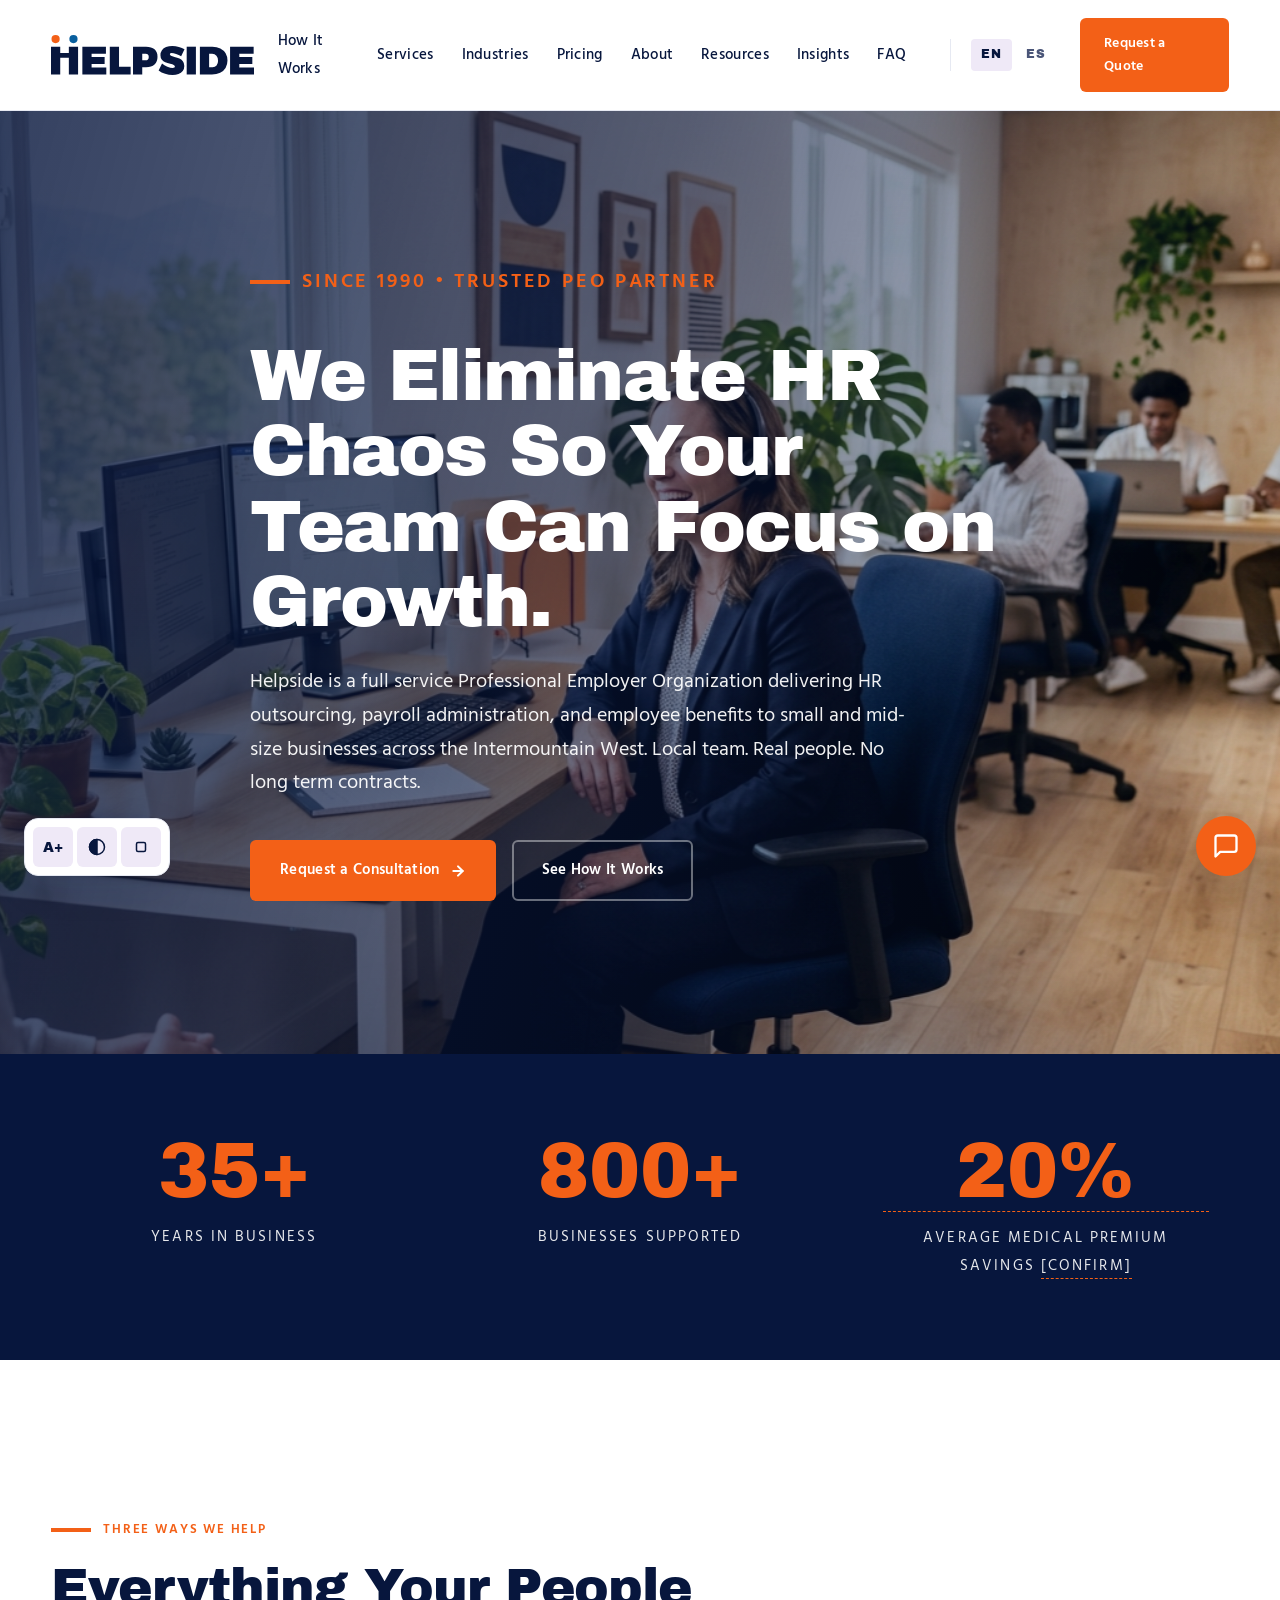
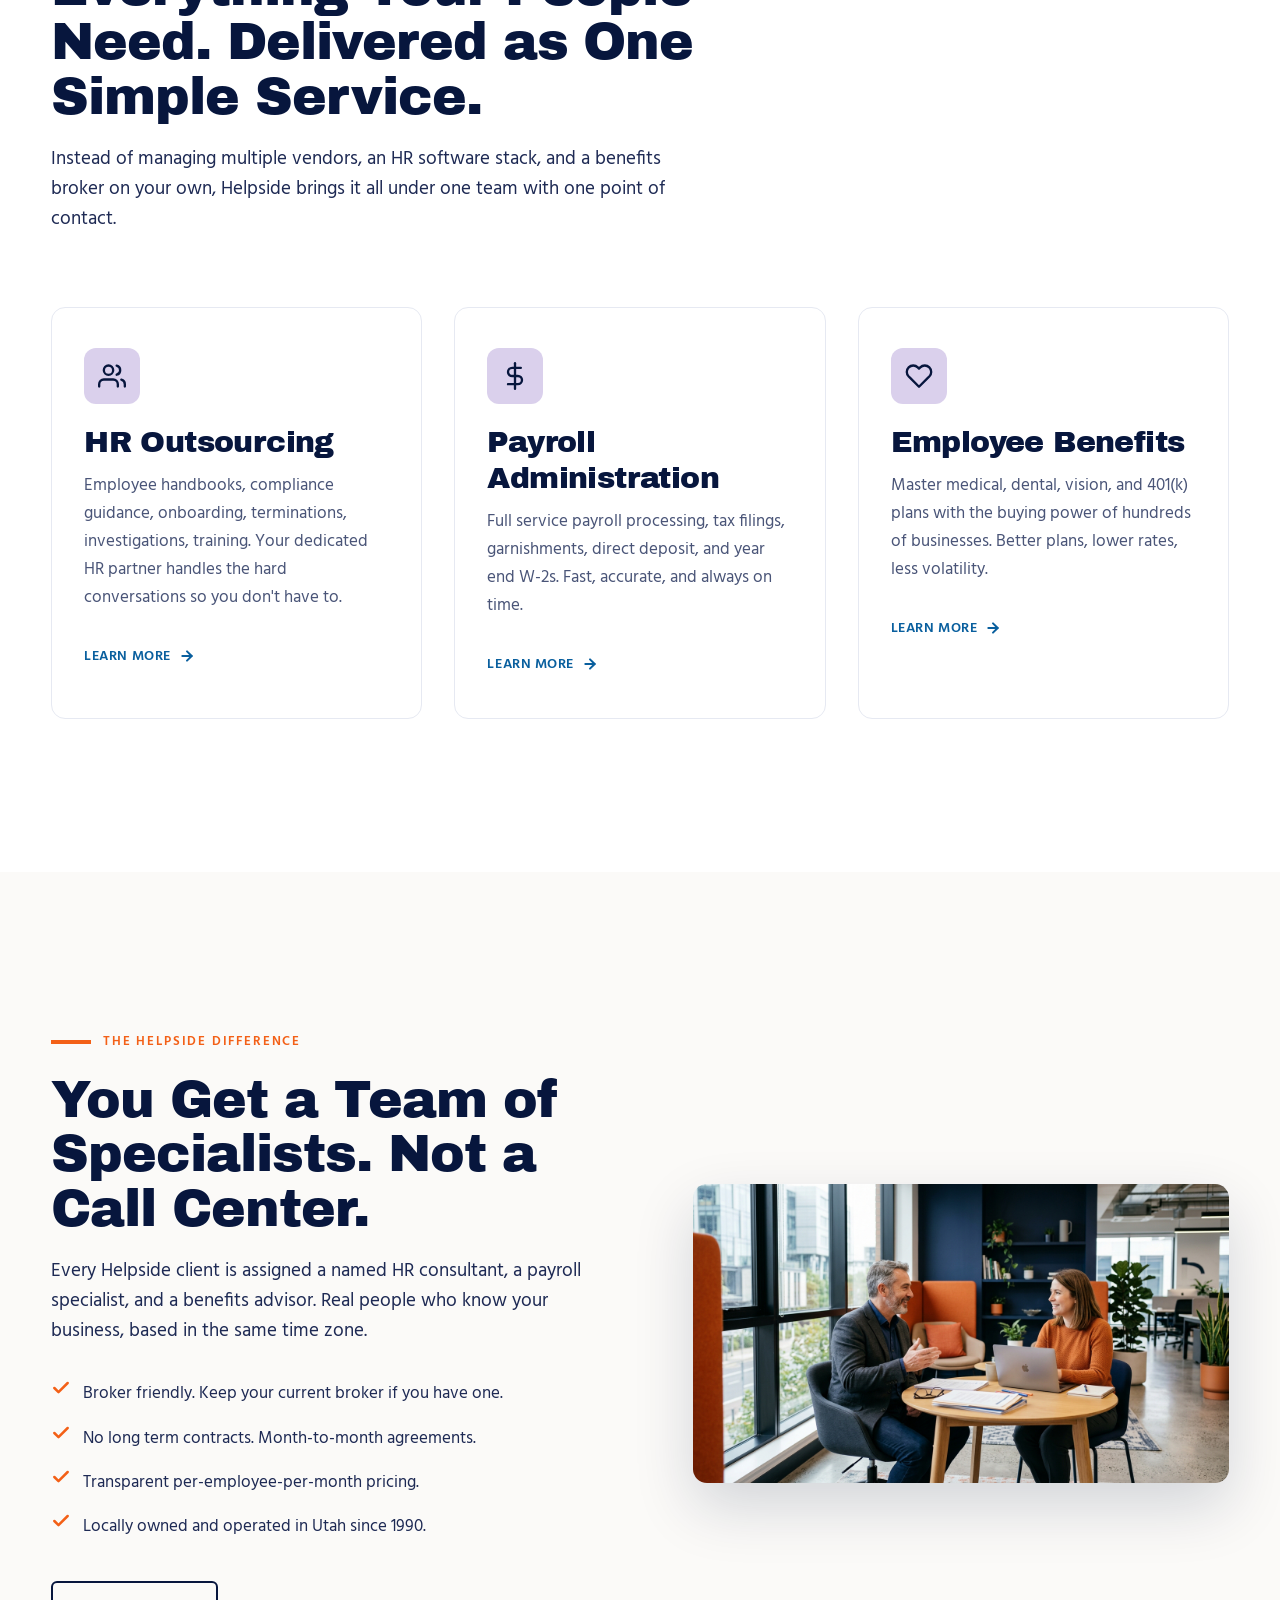
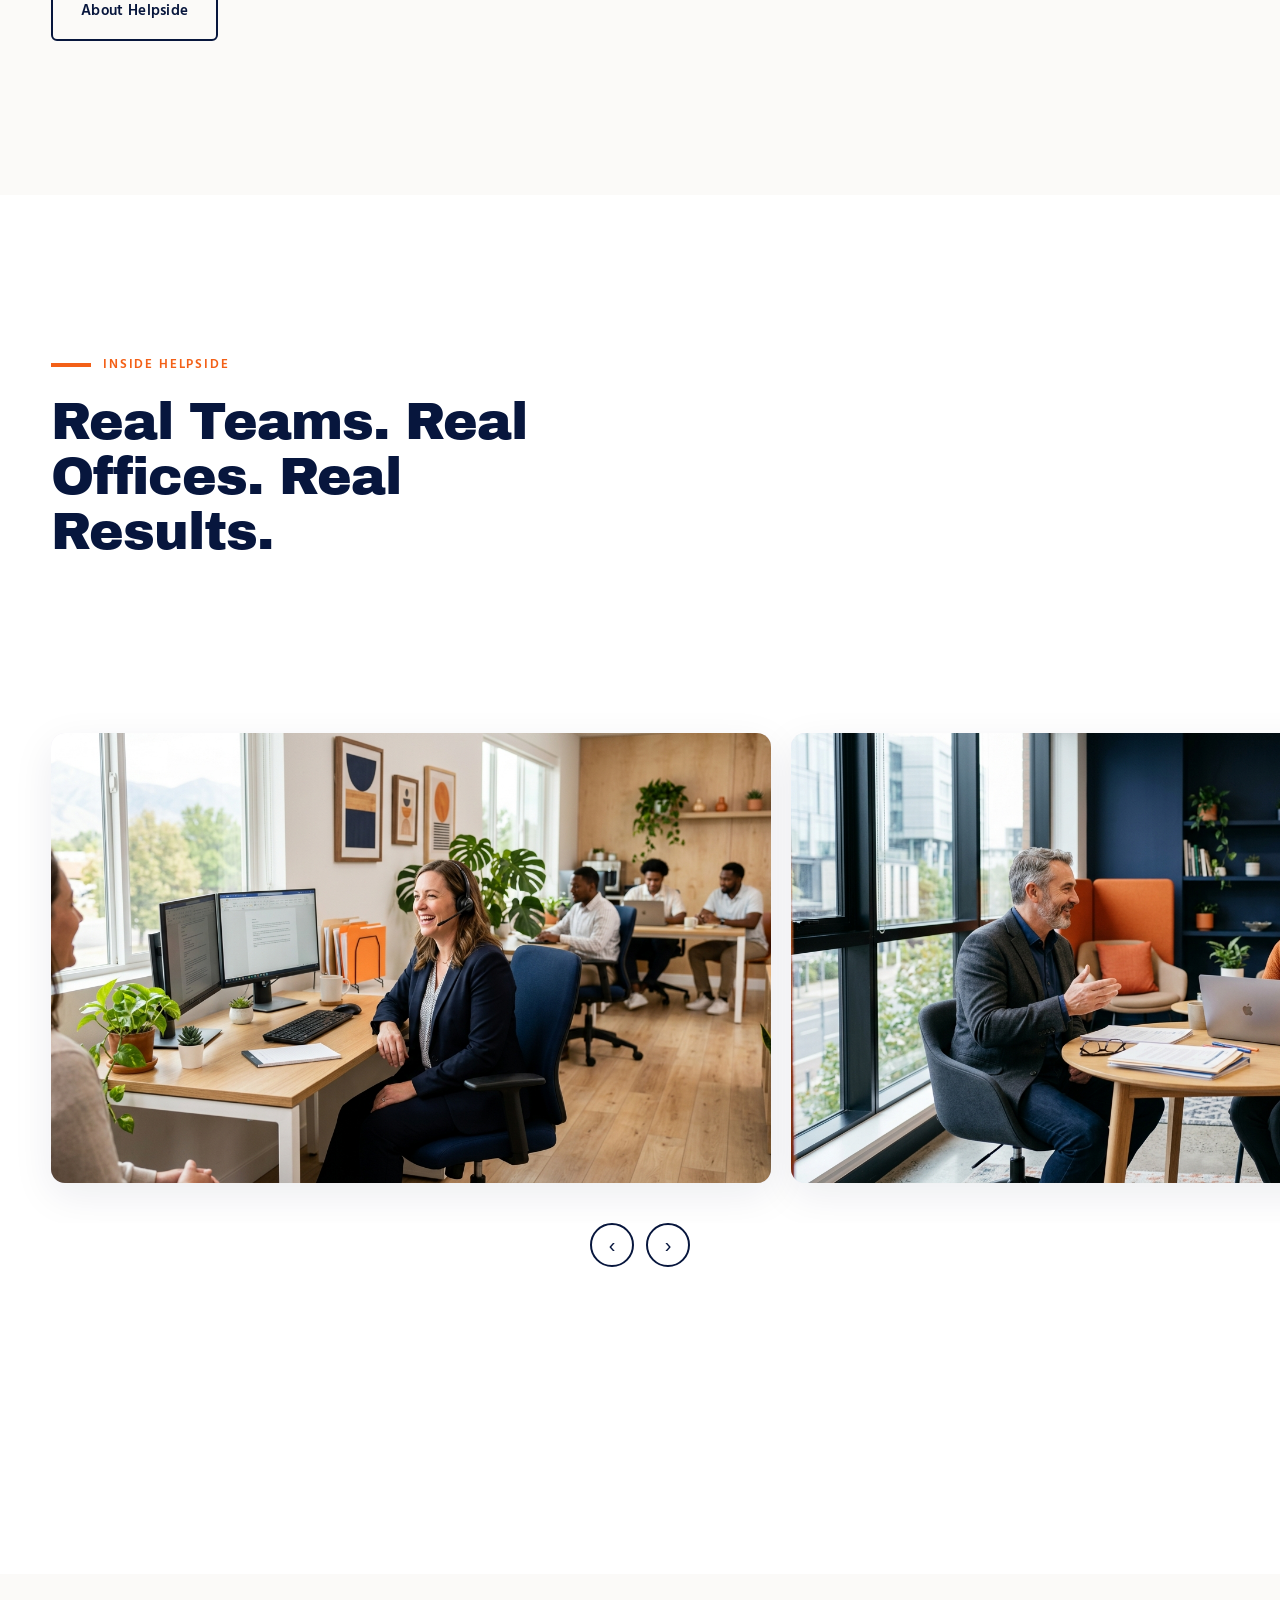
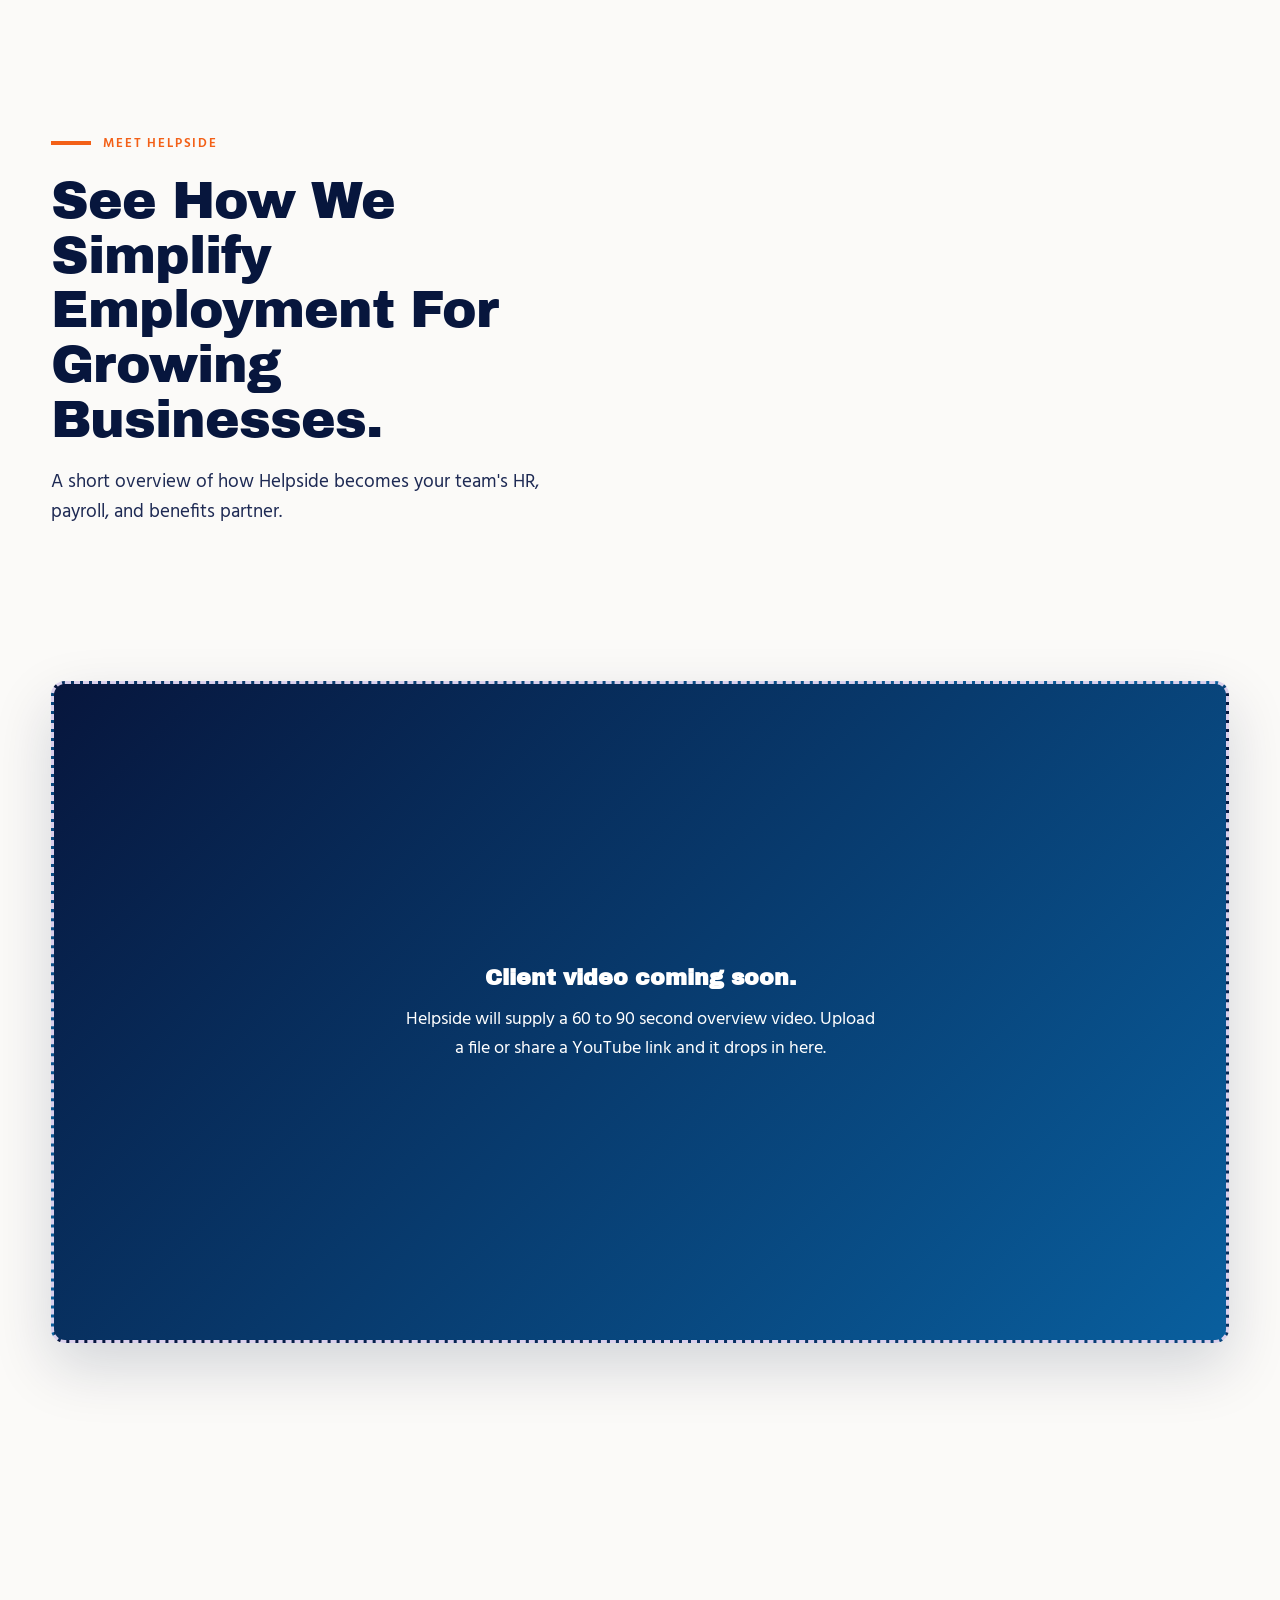
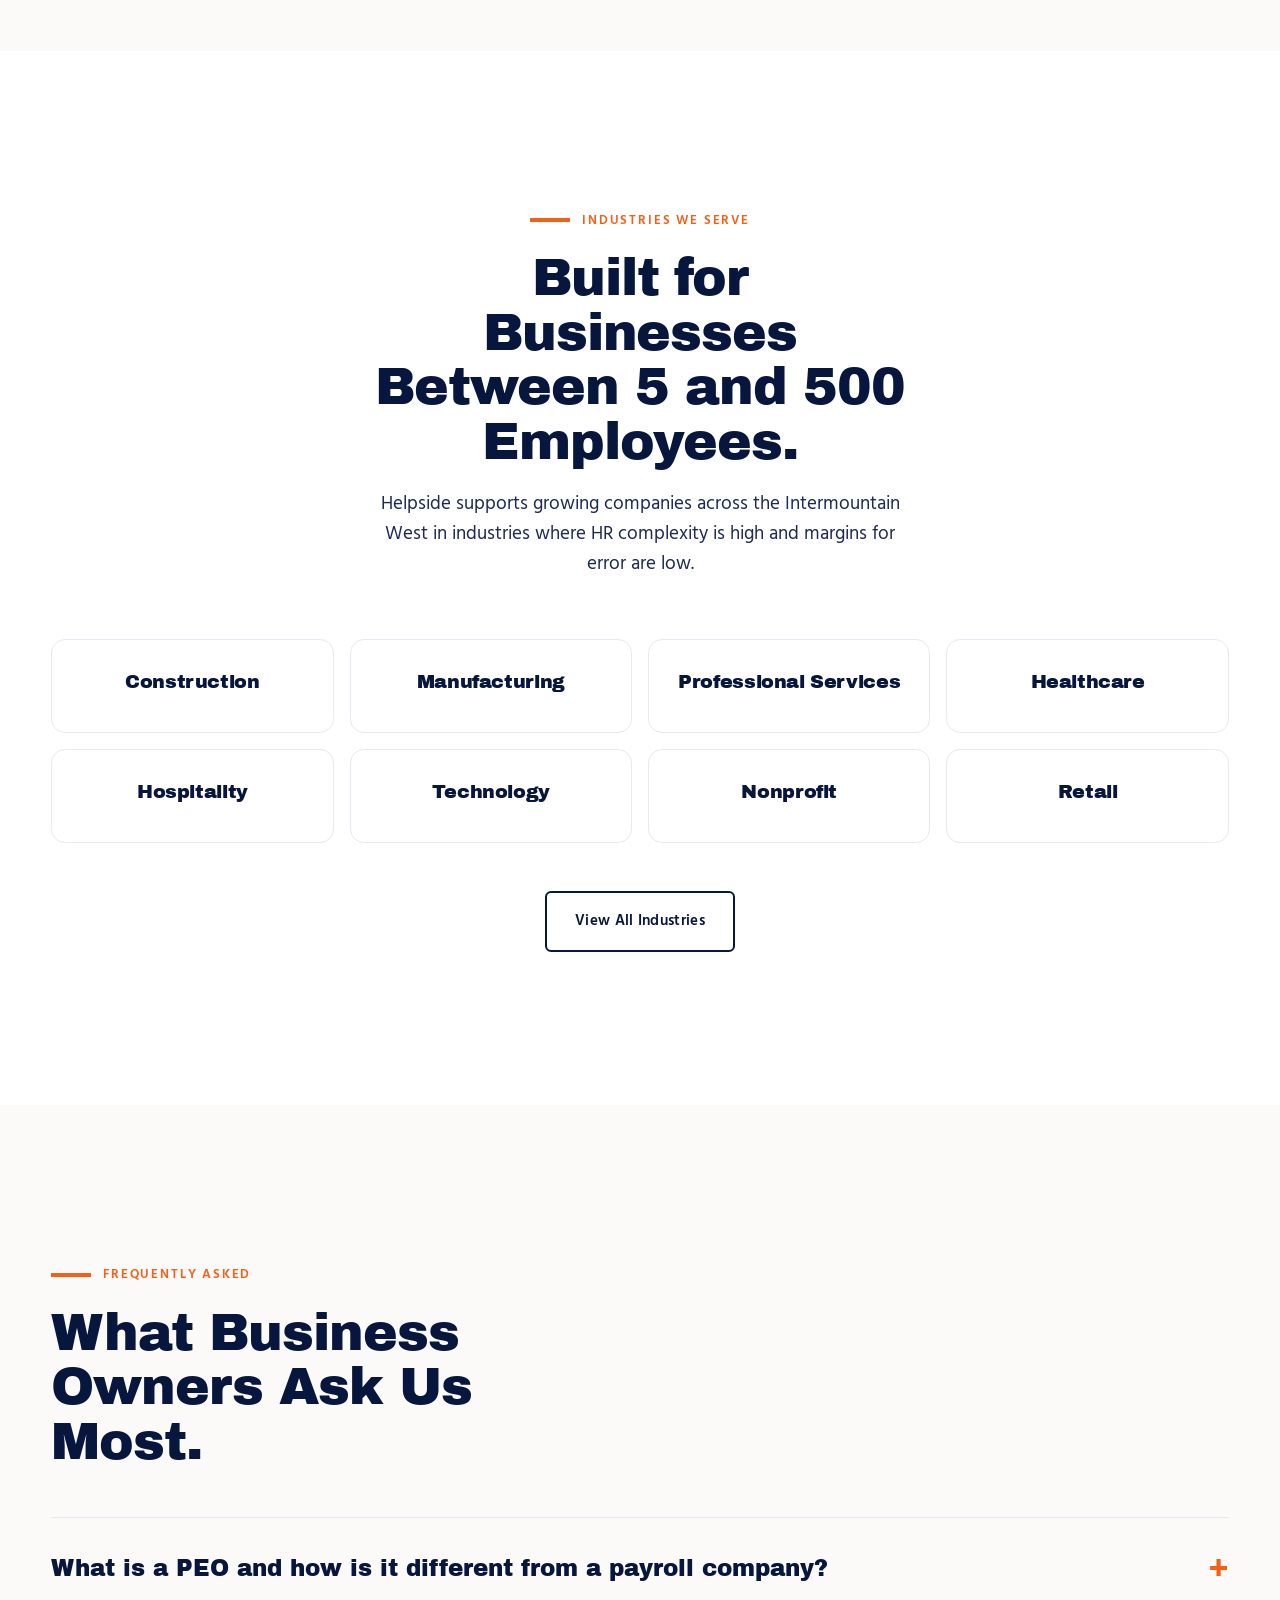
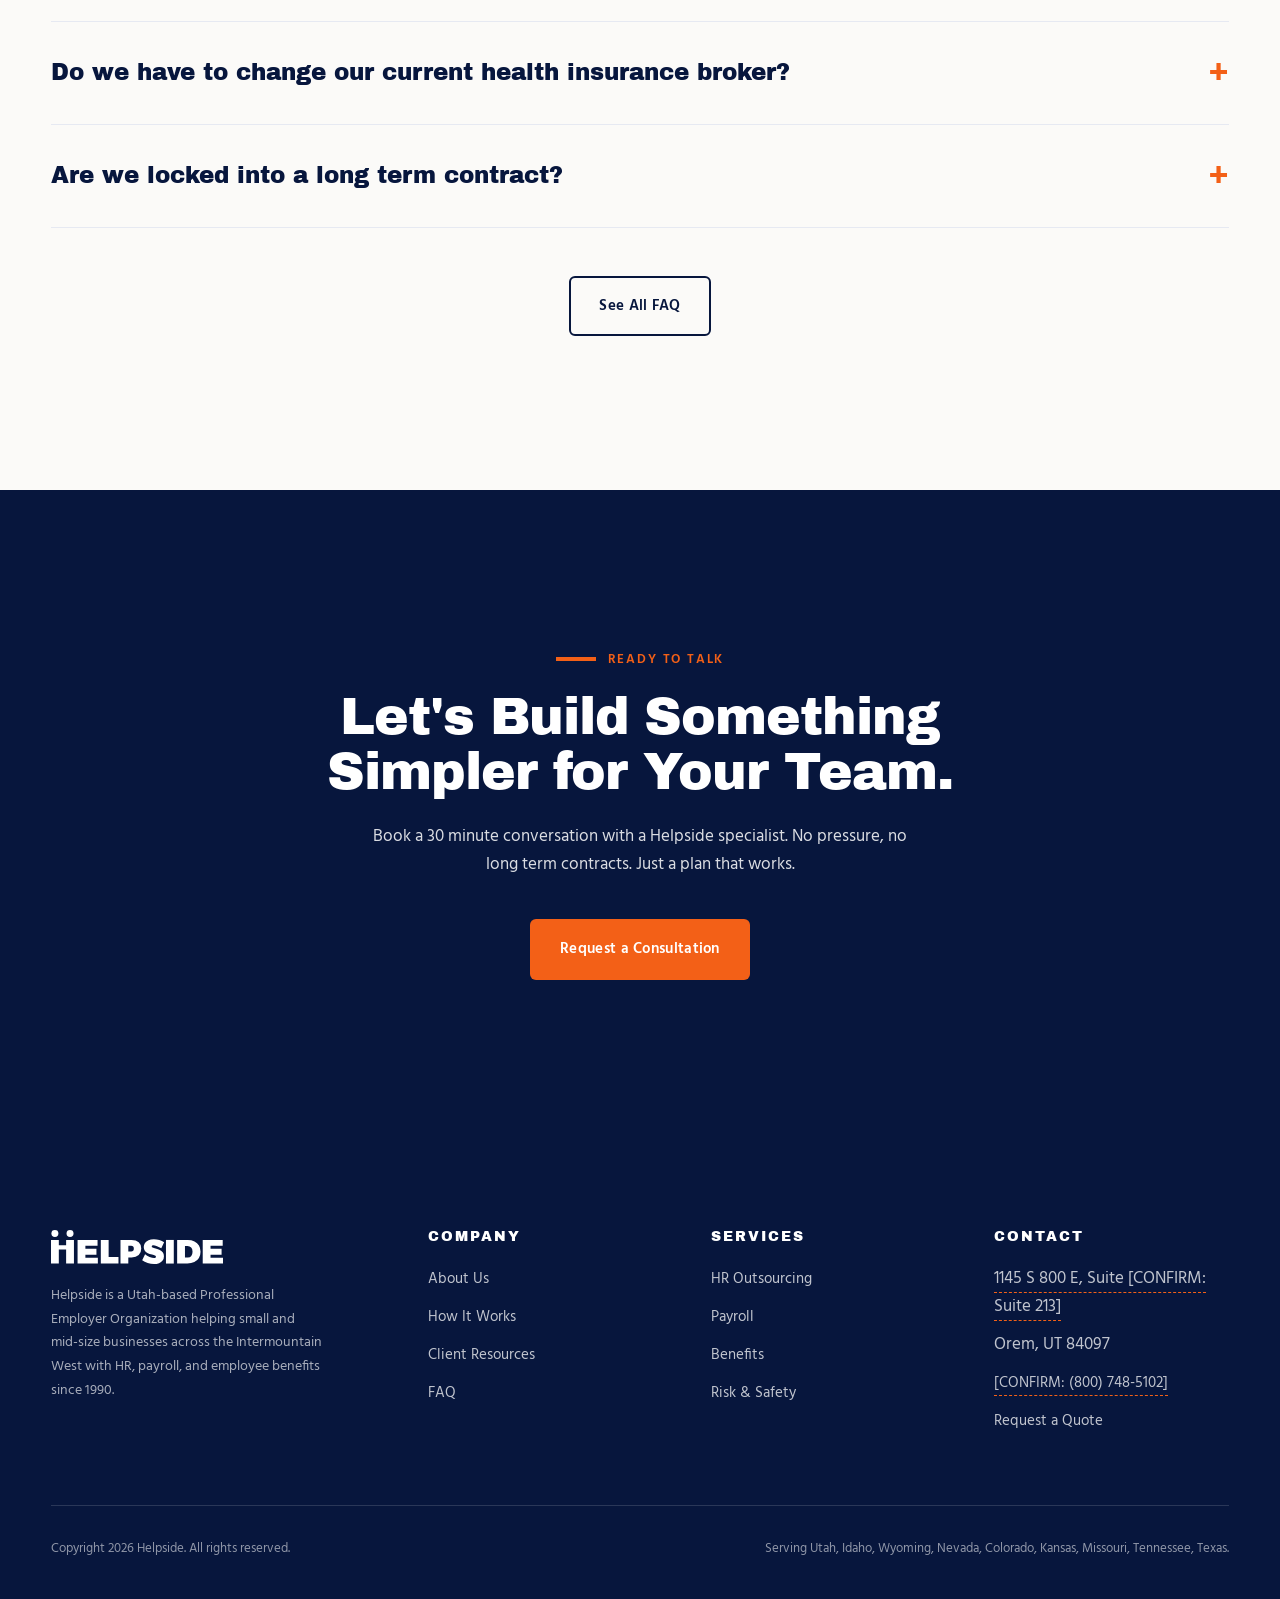
==== commit a13ad66f: "OEDIT: hey at the very top it says since 1988 but we actually start" ====
--- a/index.html
+++ b/index.html
@@ -4,10 +4,10 @@
 <meta charset="UTF-8">
 <meta name="viewport" content="width=device-width, initial-scale=1.0">
 <title>Helpside | HR, Payroll, and Employee Benefits for Growing Businesses</title>
-<meta name="description" content="Helpside is a Utah-based Professional Employer Organization providing HR outsourcing, payroll administration, and employee benefits since 1988. Serving the Intermountain West.">
+<meta name="description" content="Helpside is a Utah-based Professional Employer Organization providing HR outsourcing, payroll administration, and employee benefits since 1990. Serving the Intermountain West.">
 <link rel="canonical" href="https://kinggavint.github.io/helpside-preview-v2/">
 <meta property="og:title" content="Helpside | HR, Payroll, and Employee Benefits for Growing Businesses">
-<meta property="og:description" content="Helpside is a Utah-based Professional Employer Organization providing HR outsourcing, payroll administration, and employee benefits since 1988. Serving the Intermountain West.">
+<meta property="og:description" content="Helpside is a Utah-based Professional Employer Organization providing HR outsourcing, payroll administration, and employee benefits since 1990. Serving the Intermountain West.">
 <meta property="og:type" content="website">
 <meta property="og:image" content="https://kinggavint.github.io/helpside-preview-v2/assets/helpside-logo-with-tagline.png">
 <meta property="og:url" content="https://kinggavint.github.io/helpside-preview-v2/">
@@ -25,7 +25,7 @@
   "url": "https://kinggavint.github.io/helpside-preview-v2/",
   "logo": "https://kinggavint.github.io/helpside-preview-v2/assets/helpside-logo.svg",
   "description": "Utah-based Professional Employer Organization offering HR outsourcing, payroll administration, and employee benefits to businesses across the Intermountain West.",
-  "foundingDate": "1988",
+  "foundingDate": "1990",
   "address": {
     "@type": "PostalAddress",
     "streetAddress": "1145 S 800 E",
@@ -83,7 +83,7 @@
   <div class="hero__photo"><img src="assets/photos/photo-01-specialist-desk.jpg" alt="A Helpside specialist reviewing employee paperwork at a desk."></div>
   <div class="hero__scrim"></div>
   <div class="container hero__content">
-    <p class="eyebrow" style="color: var(--orange);">Since 1988 • Trusted PEO Partner</p>
+    <p class="eyebrow" style="color: var(--orange);">Since 1990 • Trusted PEO Partner</p>
     <h1>We Eliminate HR Chaos So Your Team Can Focus on Growth.</h1>
     <p>Helpside is a full service Professional Employer Organization delivering HR outsourcing, payroll administration, and employee benefits to small and mid-size businesses across the Intermountain West. Local team. Real people. No long term contracts.</p>
     <div class="hero__ctas">
@@ -145,7 +145,7 @@
           <li style="display:flex;gap:12px;align-items:baseline;margin-bottom:14px;"><span style="color:var(--orange);"><svg width="20" height="20" viewBox="0 0 24 24" fill="none" stroke="currentColor" stroke-width="3" stroke-linecap="round" stroke-linejoin="round"><polyline points="20 6 9 17 4 12"/></svg></span> Broker friendly. Keep your current broker if you have one.</li>
           <li style="display:flex;gap:12px;align-items:baseline;margin-bottom:14px;"><span style="color:var(--orange);"><svg width="20" height="20" viewBox="0 0 24 24" fill="none" stroke="currentColor" stroke-width="3" stroke-linecap="round" stroke-linejoin="round"><polyline points="20 6 9 17 4 12"/></svg></span> No long term contracts. Month-to-month agreements.</li>
           <li style="display:flex;gap:12px;align-items:baseline;margin-bottom:14px;"><span style="color:var(--orange);"><svg width="20" height="20" viewBox="0 0 24 24" fill="none" stroke="currentColor" stroke-width="3" stroke-linecap="round" stroke-linejoin="round"><polyline points="20 6 9 17 4 12"/></svg></span> Transparent per-employee-per-month pricing.</li>
-          <li style="display:flex;gap:12px;align-items:baseline;"><span style="color:var(--orange);"><svg width="20" height="20" viewBox="0 0 24 24" fill="none" stroke="currentColor" stroke-width="3" stroke-linecap="round" stroke-linejoin="round"><polyline points="20 6 9 17 4 12"/></svg></span> Locally owned and operated in Utah since 1988.</li>
+          <li style="display:flex;gap:12px;align-items:baseline;"><span style="color:var(--orange);"><svg width="20" height="20" viewBox="0 0 24 24" fill="none" stroke="currentColor" stroke-width="3" stroke-linecap="round" stroke-linejoin="round"><polyline points="20 6 9 17 4 12"/></svg></span> Locally owned and operated in Utah since 1990.</li>
         </ul>
         <a href="about.html" class="btn btn-secondary">About Helpside</a>
       </div>
@@ -258,7 +258,7 @@
     <div class="site-footer__grid">
       <div class="site-footer__brand">
         <img src="assets/helpside-logo.svg" alt="Helpside">
-        <p>Helpside is a Utah-based Professional Employer Organization helping small and mid-size businesses across the Intermountain West with HR, payroll, and employee benefits since 1988.</p>
+        <p>Helpside is a Utah-based Professional Employer Organization helping small and mid-size businesses across the Intermountain West with HR, payroll, and employee benefits since 1990.</p>
       </div>
       <div>
         <h4>Company</h4>
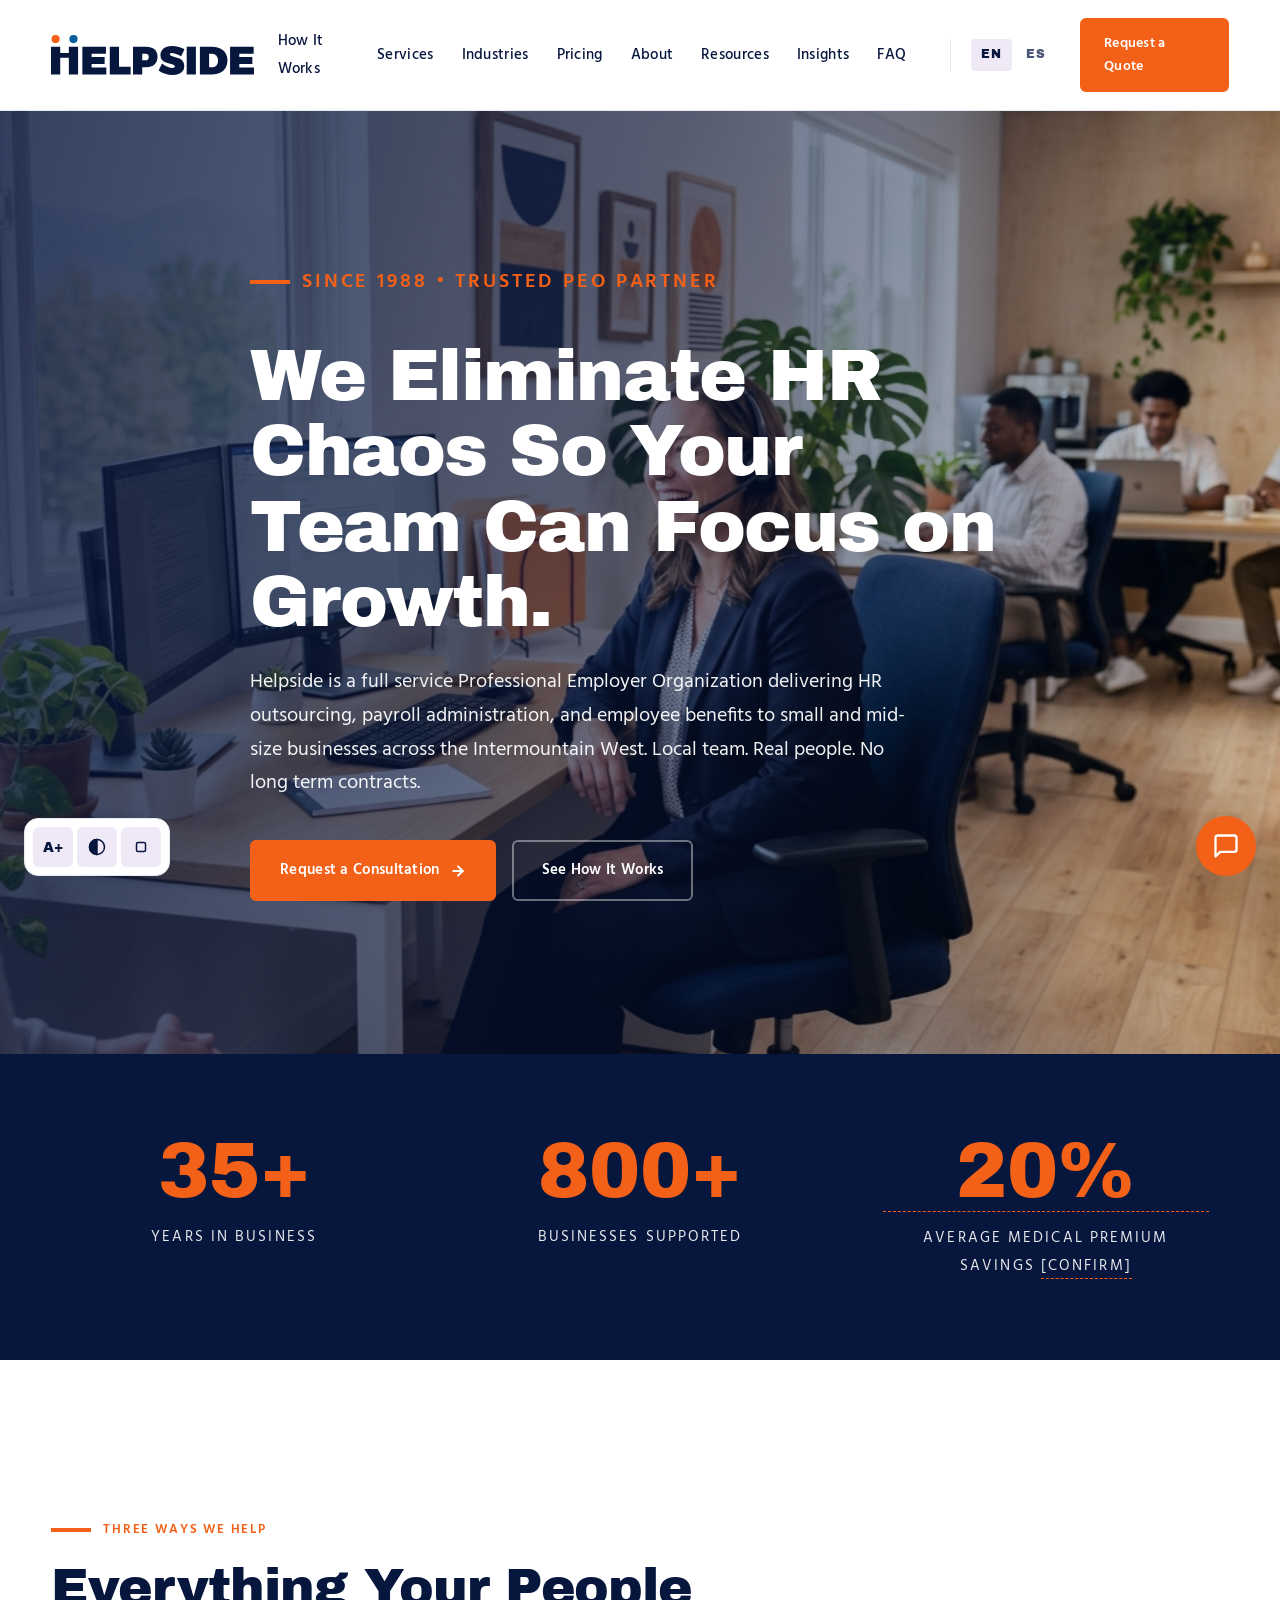
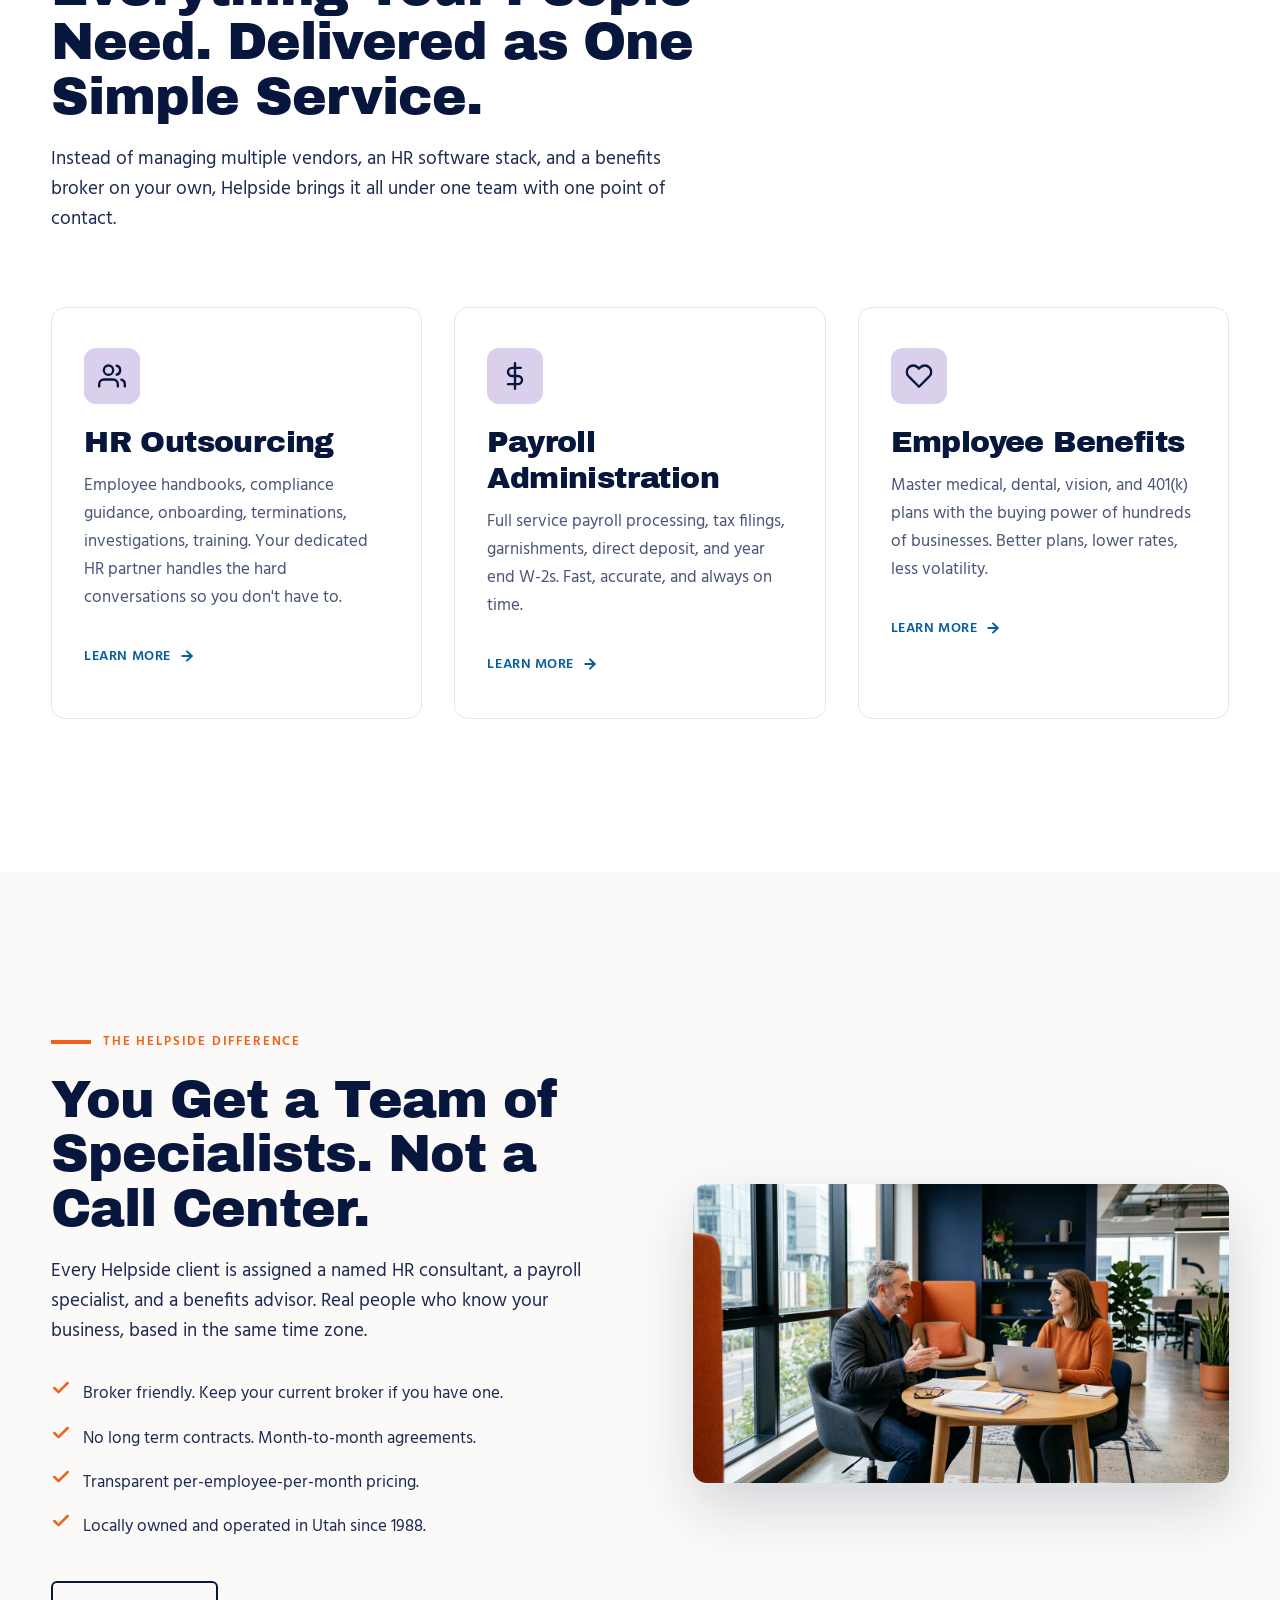
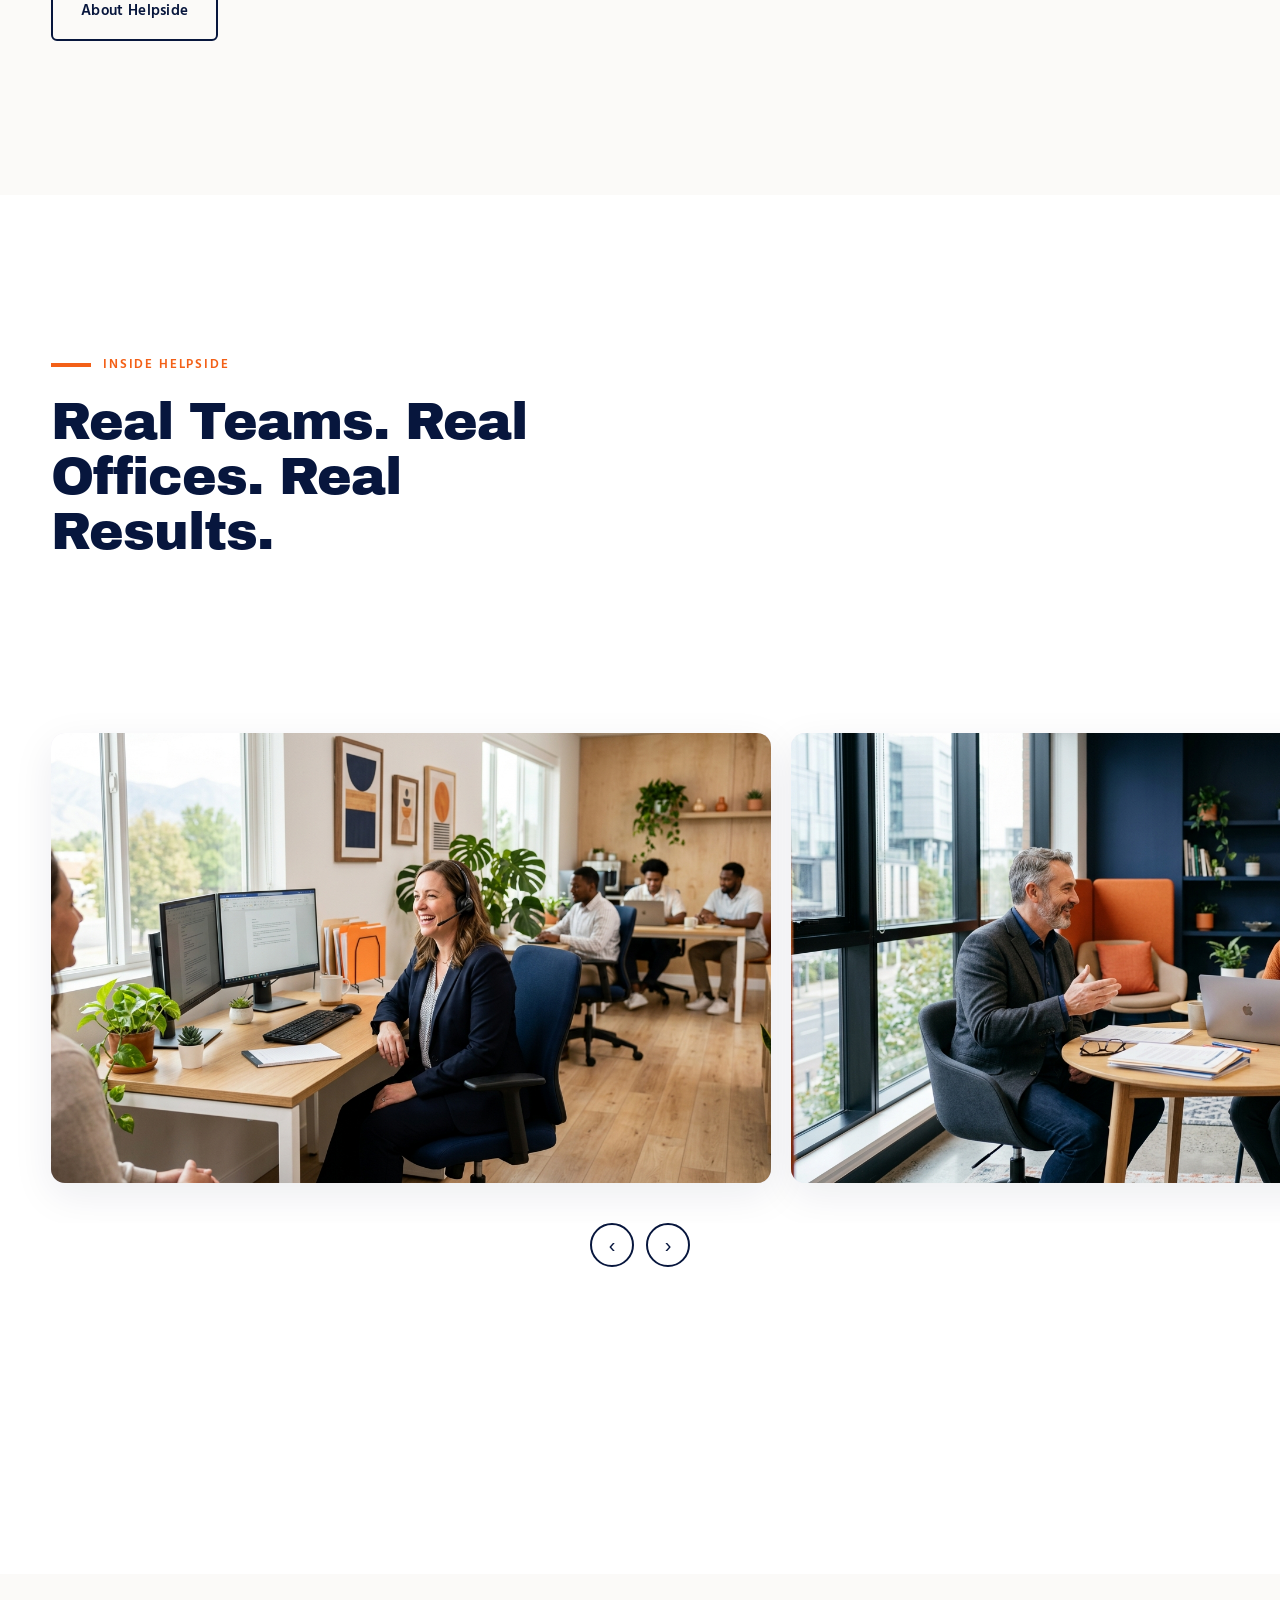
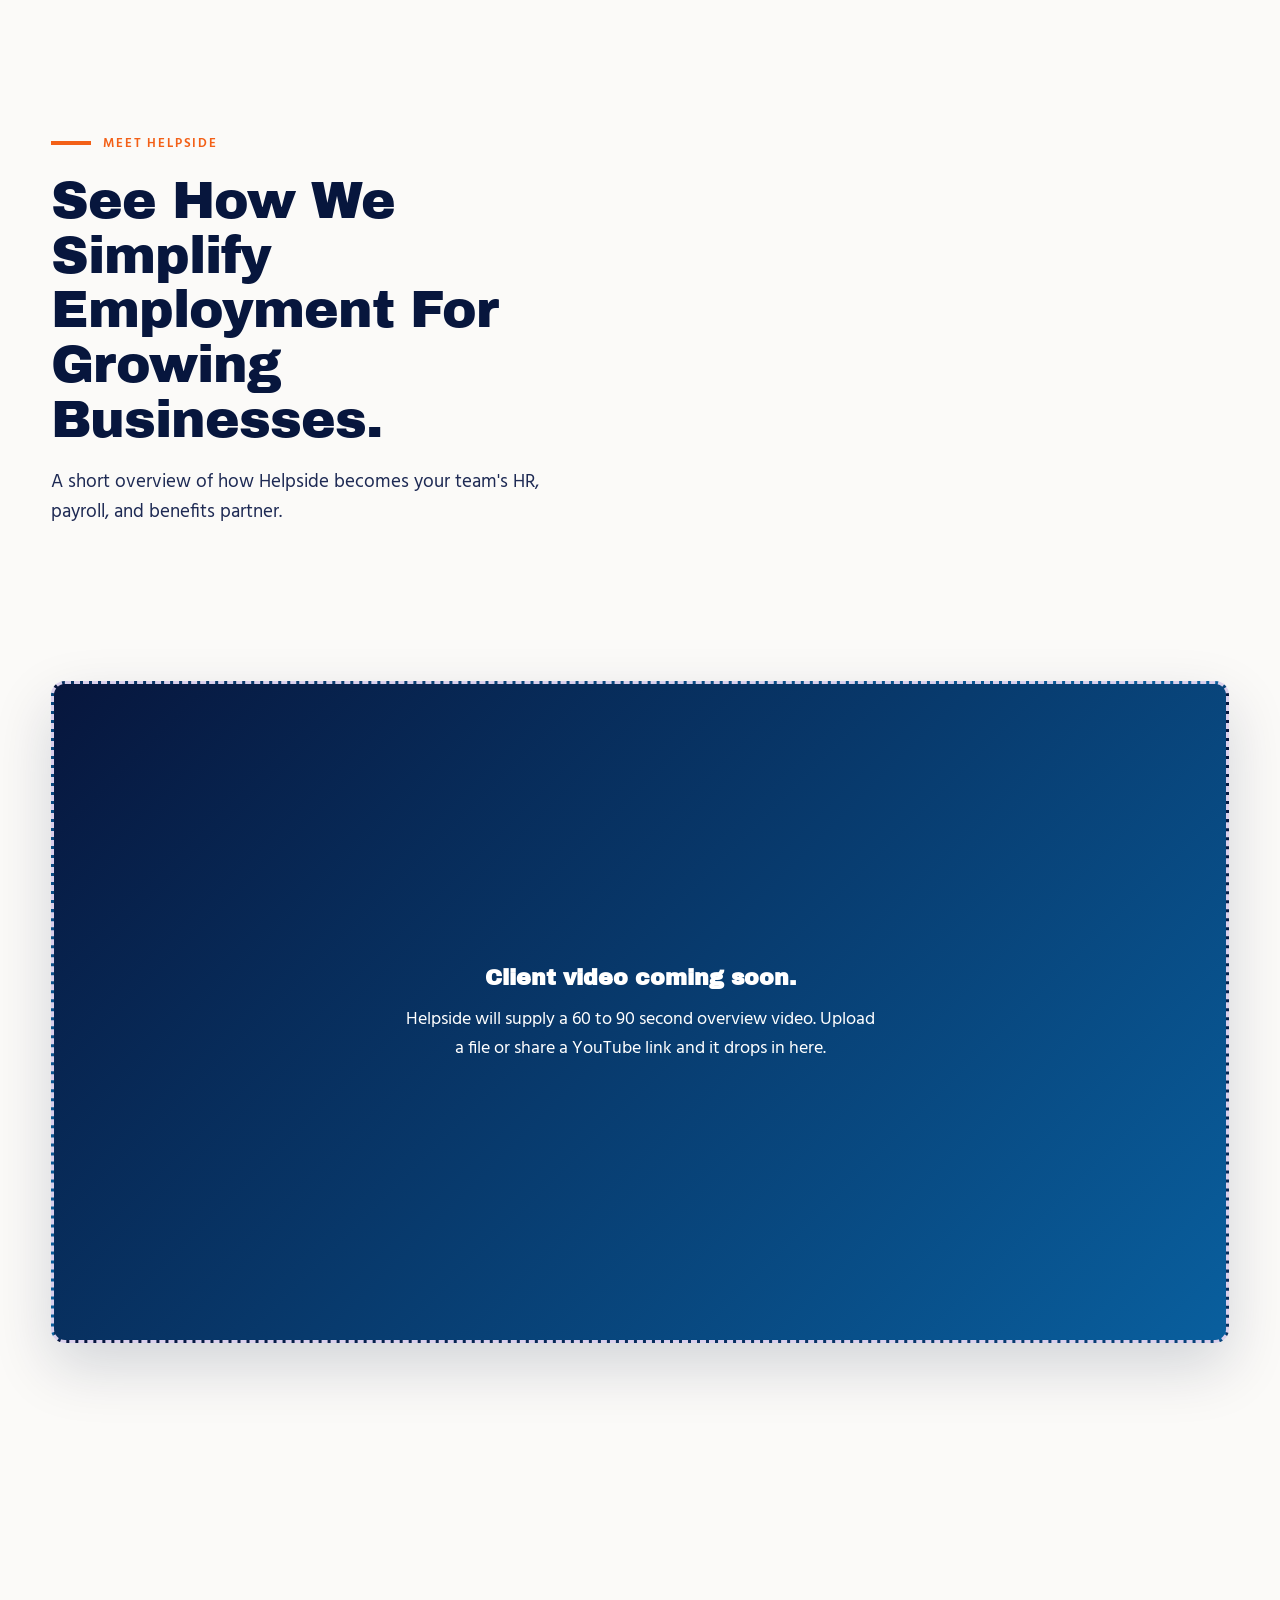
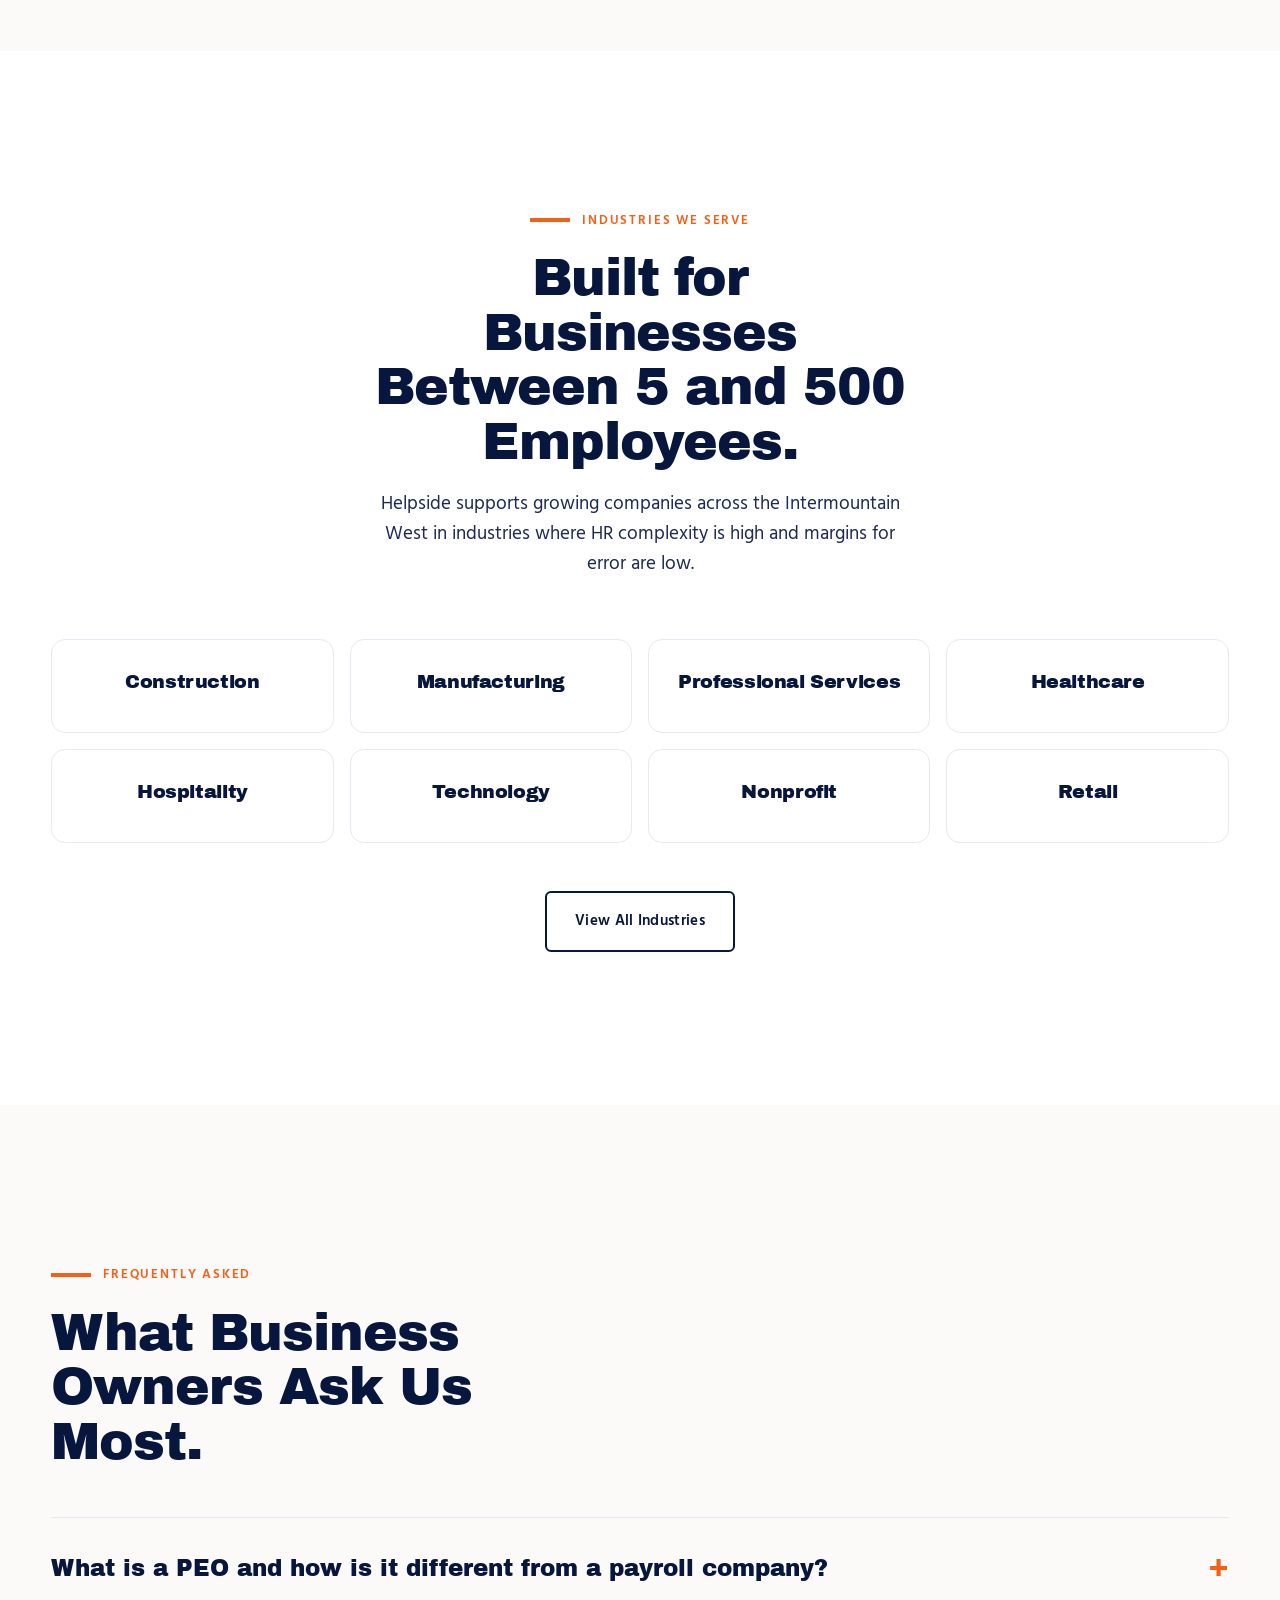
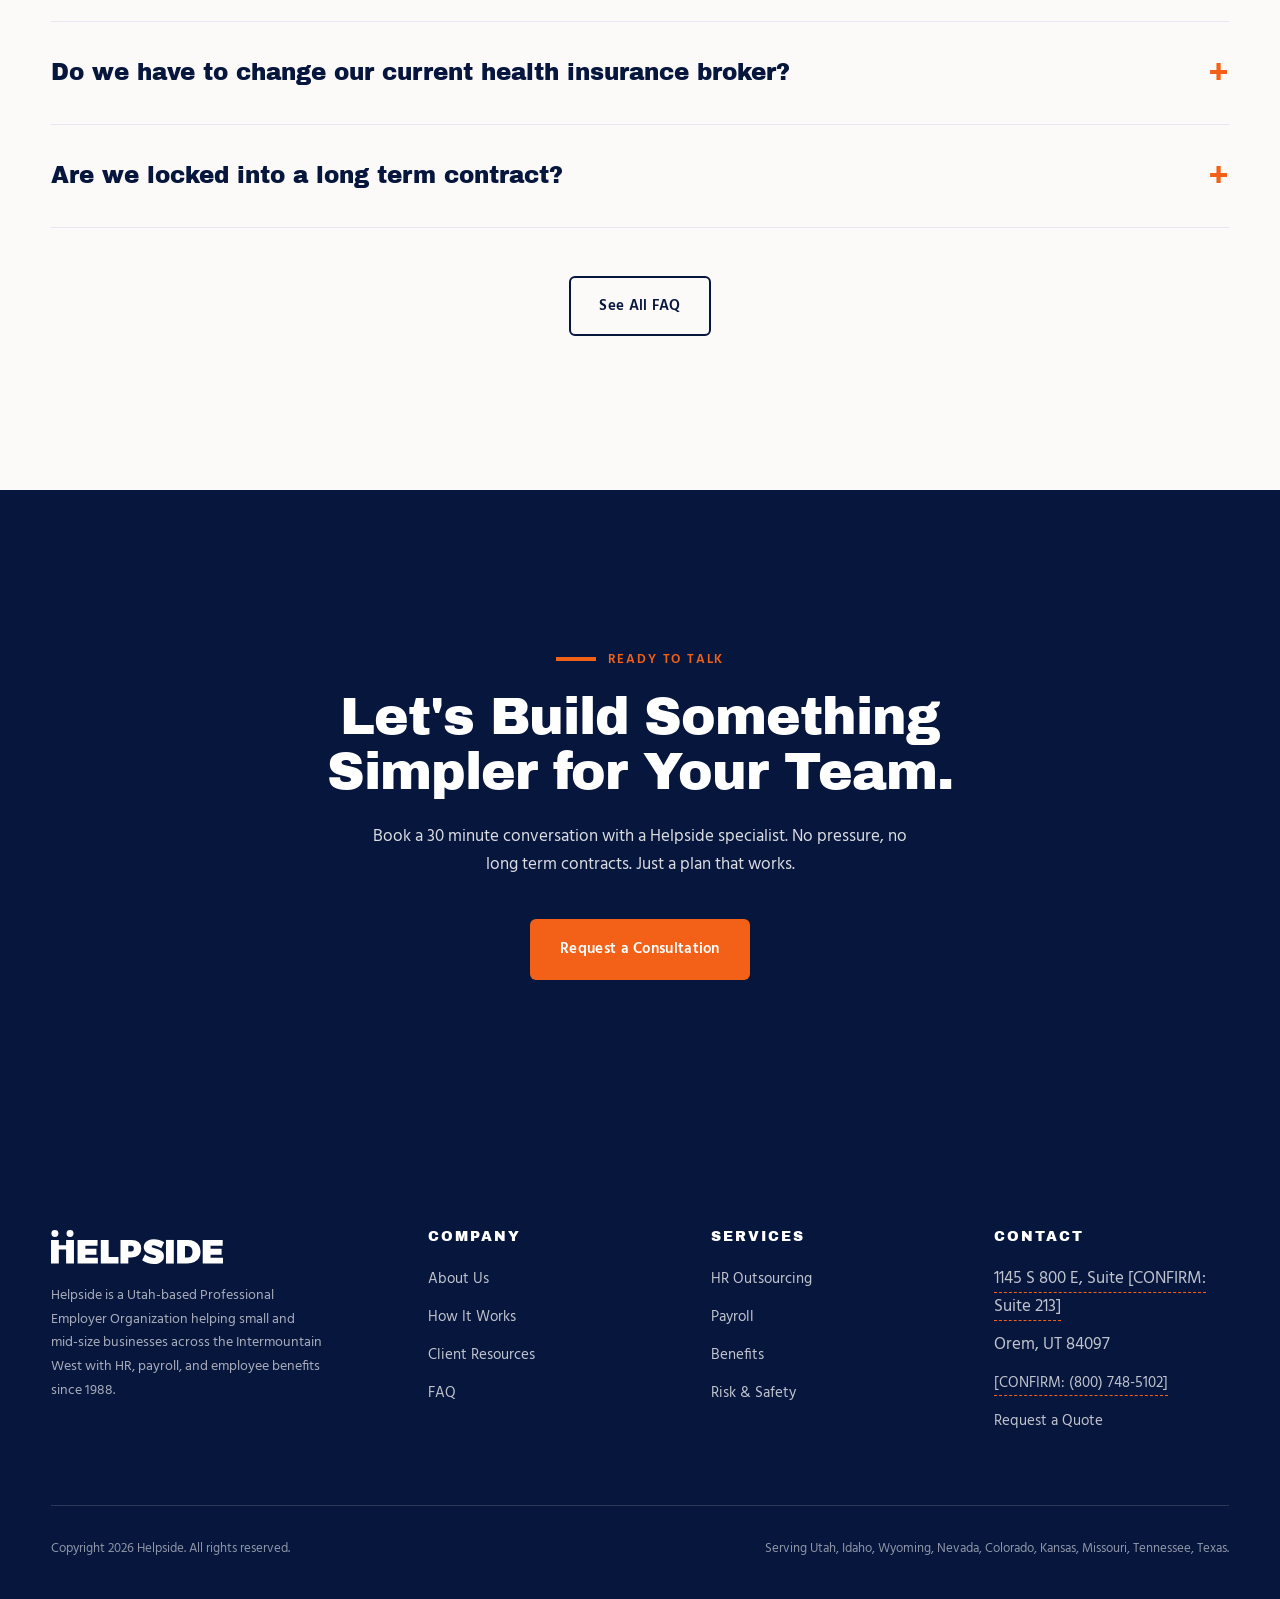
==== commit 2d753630: "Reset proof to baseline" ====
--- a/index.html
+++ b/index.html
@@ -4,10 +4,10 @@
 <meta charset="UTF-8">
 <meta name="viewport" content="width=device-width, initial-scale=1.0">
 <title>Helpside | HR, Payroll, and Employee Benefits for Growing Businesses</title>
-<meta name="description" content="Helpside is a Utah-based Professional Employer Organization providing HR outsourcing, payroll administration, and employee benefits since 1990. Serving the Intermountain West.">
+<meta name="description" content="Helpside is a Utah-based Professional Employer Organization providing HR outsourcing, payroll administration, and employee benefits since 1988. Serving the Intermountain West.">
 <link rel="canonical" href="https://kinggavint.github.io/helpside-preview-v2/">
 <meta property="og:title" content="Helpside | HR, Payroll, and Employee Benefits for Growing Businesses">
-<meta property="og:description" content="Helpside is a Utah-based Professional Employer Organization providing HR outsourcing, payroll administration, and employee benefits since 1990. Serving the Intermountain West.">
+<meta property="og:description" content="Helpside is a Utah-based Professional Employer Organization providing HR outsourcing, payroll administration, and employee benefits since 1988. Serving the Intermountain West.">
 <meta property="og:type" content="website">
 <meta property="og:image" content="https://kinggavint.github.io/helpside-preview-v2/assets/helpside-logo-with-tagline.png">
 <meta property="og:url" content="https://kinggavint.github.io/helpside-preview-v2/">
@@ -25,7 +25,7 @@
   "url": "https://kinggavint.github.io/helpside-preview-v2/",
   "logo": "https://kinggavint.github.io/helpside-preview-v2/assets/helpside-logo.svg",
   "description": "Utah-based Professional Employer Organization offering HR outsourcing, payroll administration, and employee benefits to businesses across the Intermountain West.",
-  "foundingDate": "1990",
+  "foundingDate": "1988",
   "address": {
     "@type": "PostalAddress",
     "streetAddress": "1145 S 800 E",
@@ -83,7 +83,7 @@
   <div class="hero__photo"><img src="assets/photos/photo-01-specialist-desk.jpg" alt="A Helpside specialist reviewing employee paperwork at a desk."></div>
   <div class="hero__scrim"></div>
   <div class="container hero__content">
-    <p class="eyebrow" style="color: var(--orange);">Since 1990 • Trusted PEO Partner</p>
+    <p class="eyebrow" style="color: var(--orange);">Since 1988 • Trusted PEO Partner</p>
     <h1>We Eliminate HR Chaos So Your Team Can Focus on Growth.</h1>
     <p>Helpside is a full service Professional Employer Organization delivering HR outsourcing, payroll administration, and employee benefits to small and mid-size businesses across the Intermountain West. Local team. Real people. No long term contracts.</p>
     <div class="hero__ctas">
@@ -145,7 +145,7 @@
           <li style="display:flex;gap:12px;align-items:baseline;margin-bottom:14px;"><span style="color:var(--orange);"><svg width="20" height="20" viewBox="0 0 24 24" fill="none" stroke="currentColor" stroke-width="3" stroke-linecap="round" stroke-linejoin="round"><polyline points="20 6 9 17 4 12"/></svg></span> Broker friendly. Keep your current broker if you have one.</li>
           <li style="display:flex;gap:12px;align-items:baseline;margin-bottom:14px;"><span style="color:var(--orange);"><svg width="20" height="20" viewBox="0 0 24 24" fill="none" stroke="currentColor" stroke-width="3" stroke-linecap="round" stroke-linejoin="round"><polyline points="20 6 9 17 4 12"/></svg></span> No long term contracts. Month-to-month agreements.</li>
           <li style="display:flex;gap:12px;align-items:baseline;margin-bottom:14px;"><span style="color:var(--orange);"><svg width="20" height="20" viewBox="0 0 24 24" fill="none" stroke="currentColor" stroke-width="3" stroke-linecap="round" stroke-linejoin="round"><polyline points="20 6 9 17 4 12"/></svg></span> Transparent per-employee-per-month pricing.</li>
-          <li style="display:flex;gap:12px;align-items:baseline;"><span style="color:var(--orange);"><svg width="20" height="20" viewBox="0 0 24 24" fill="none" stroke="currentColor" stroke-width="3" stroke-linecap="round" stroke-linejoin="round"><polyline points="20 6 9 17 4 12"/></svg></span> Locally owned and operated in Utah since 1990.</li>
+          <li style="display:flex;gap:12px;align-items:baseline;"><span style="color:var(--orange);"><svg width="20" height="20" viewBox="0 0 24 24" fill="none" stroke="currentColor" stroke-width="3" stroke-linecap="round" stroke-linejoin="round"><polyline points="20 6 9 17 4 12"/></svg></span> Locally owned and operated in Utah since 1988.</li>
         </ul>
         <a href="about.html" class="btn btn-secondary">About Helpside</a>
       </div>
@@ -258,7 +258,7 @@
     <div class="site-footer__grid">
       <div class="site-footer__brand">
         <img src="assets/helpside-logo.svg" alt="Helpside">
-        <p>Helpside is a Utah-based Professional Employer Organization helping small and mid-size businesses across the Intermountain West with HR, payroll, and employee benefits since 1990.</p>
+        <p>Helpside is a Utah-based Professional Employer Organization helping small and mid-size businesses across the Intermountain West with HR, payroll, and employee benefits since 1988.</p>
       </div>
       <div>
         <h4>Company</h4>
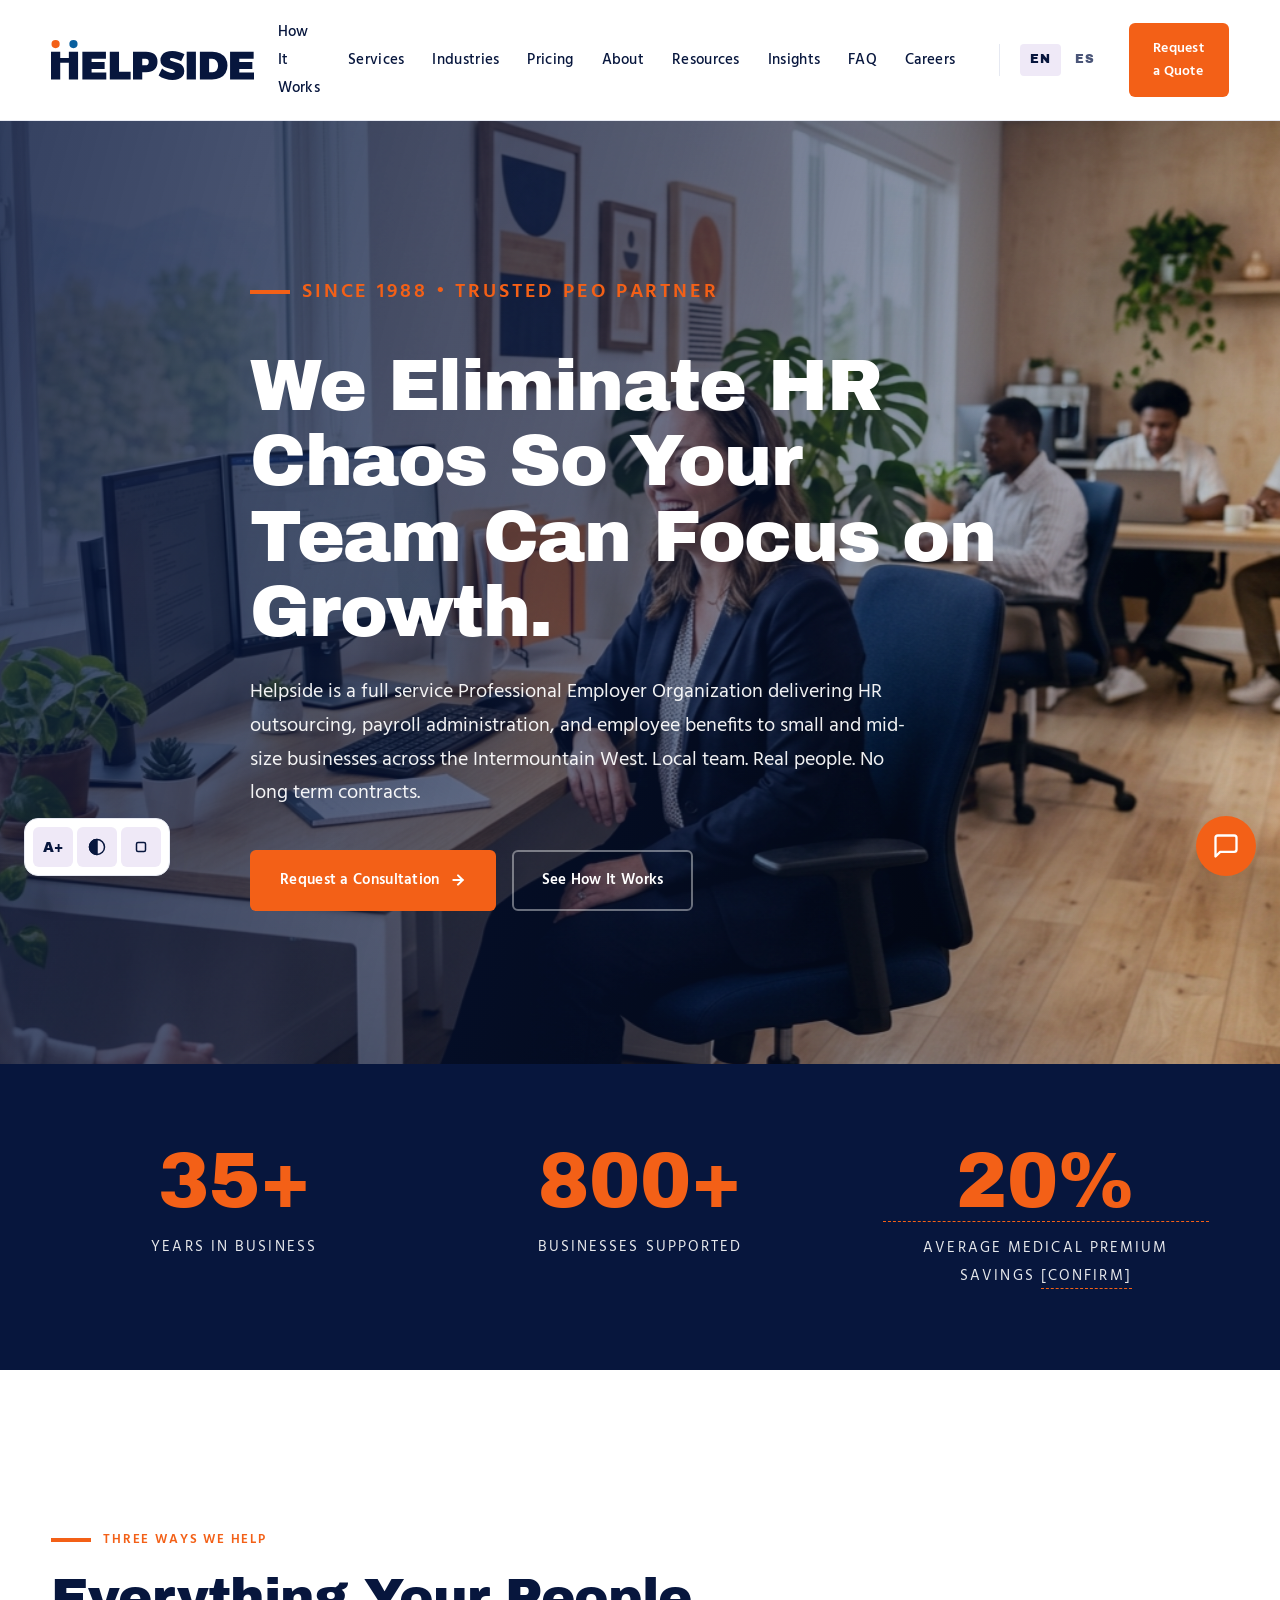
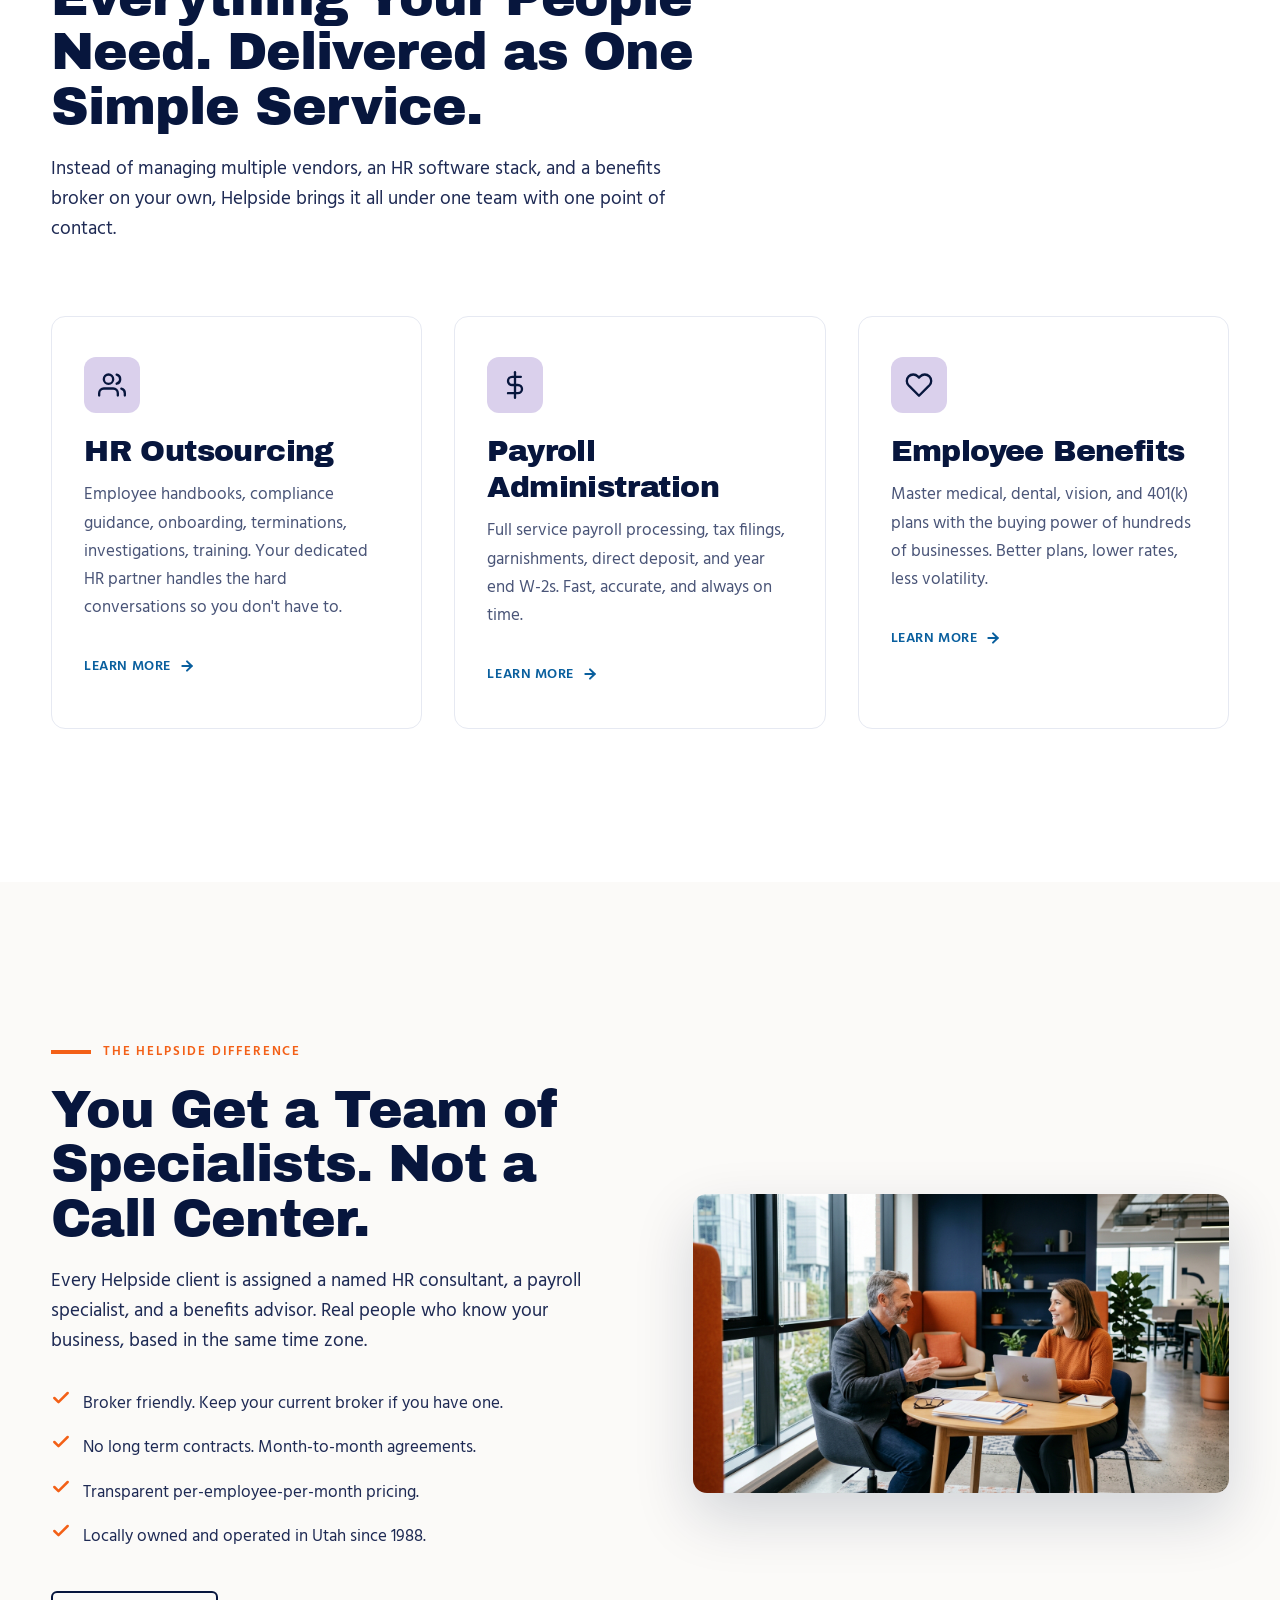
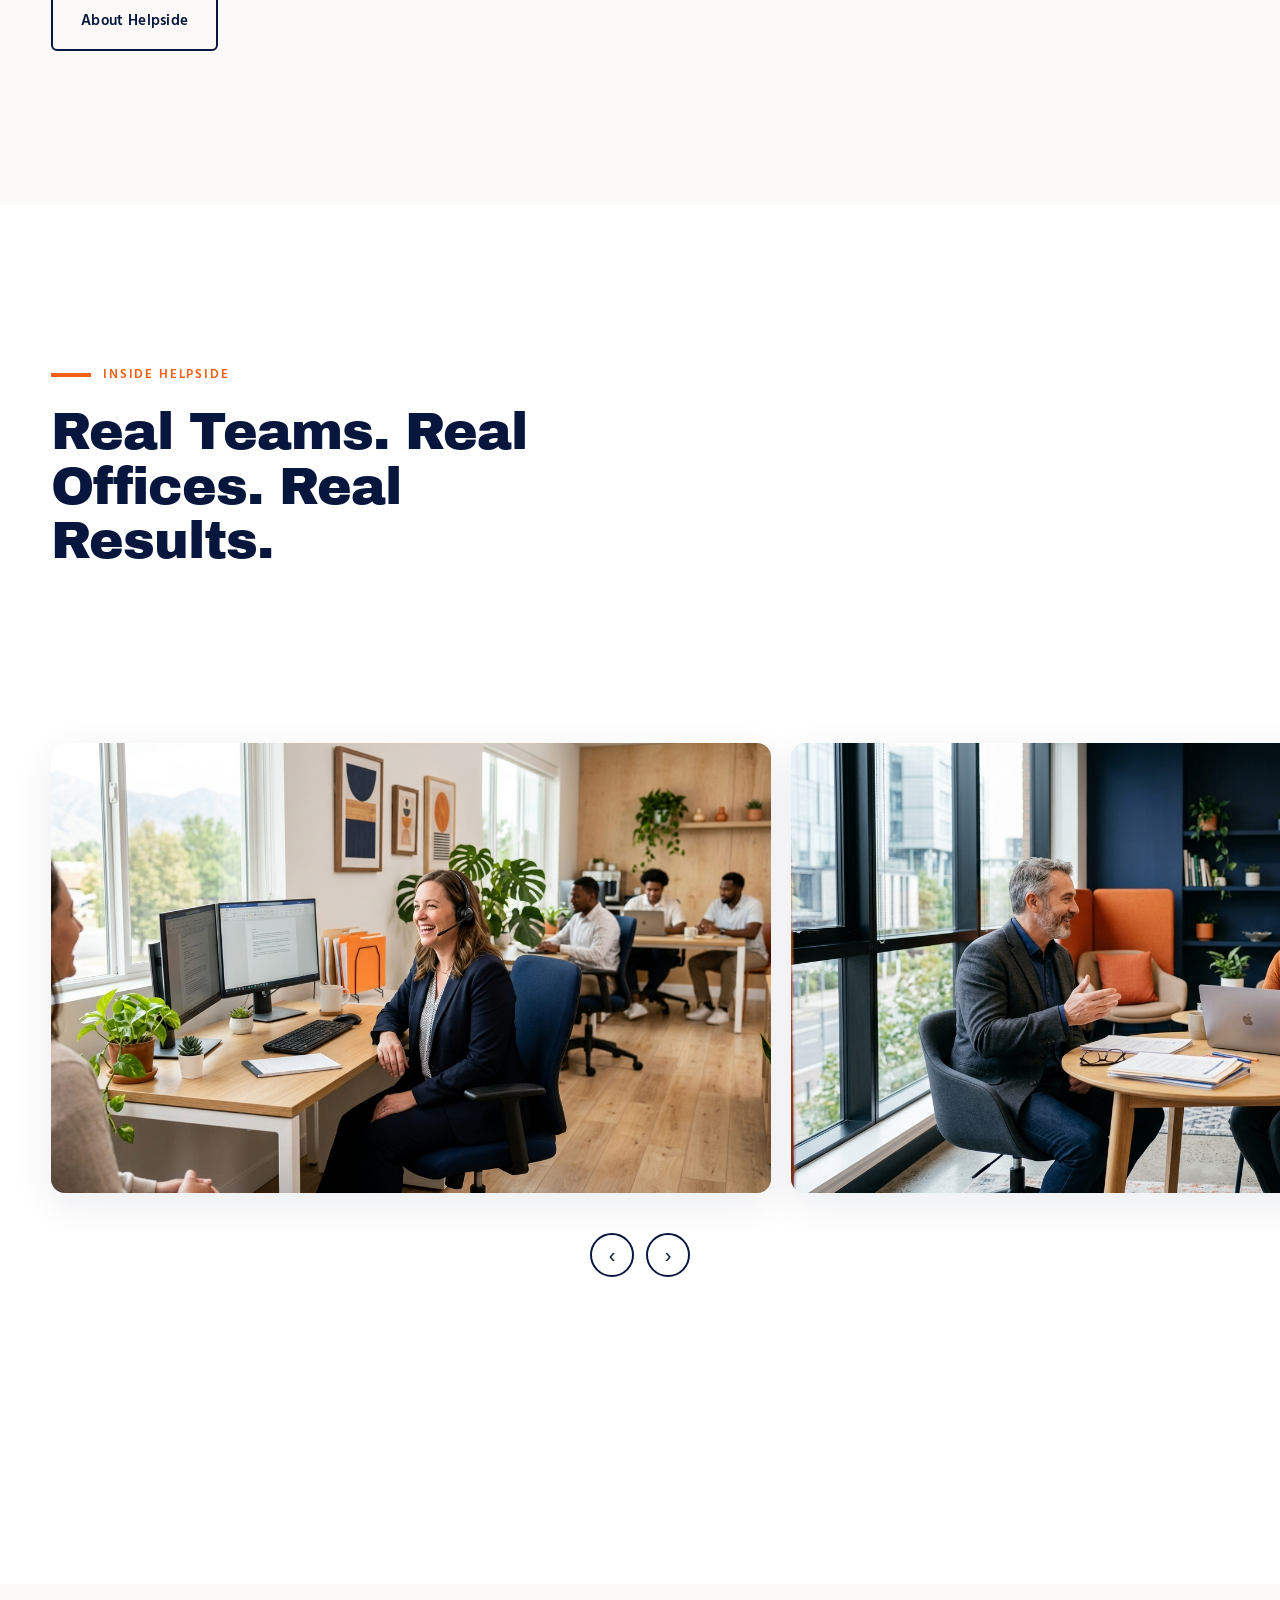
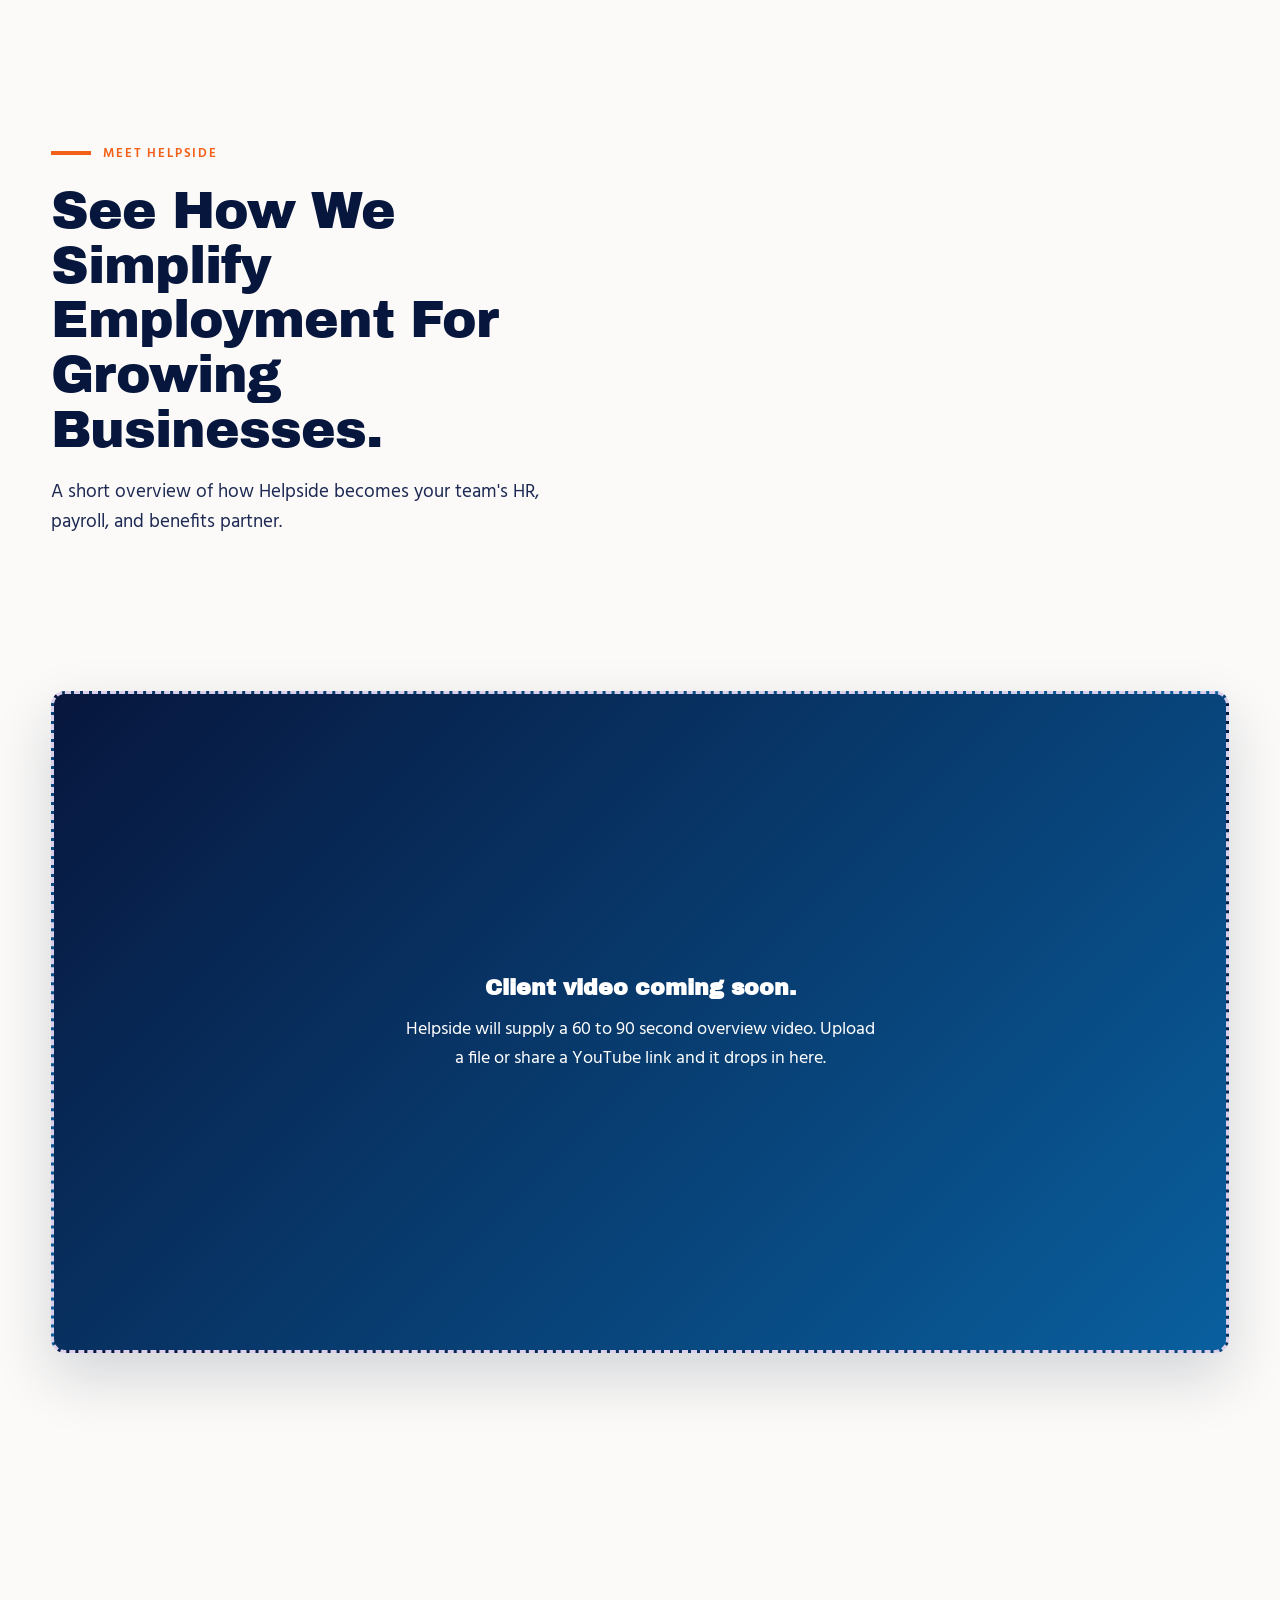
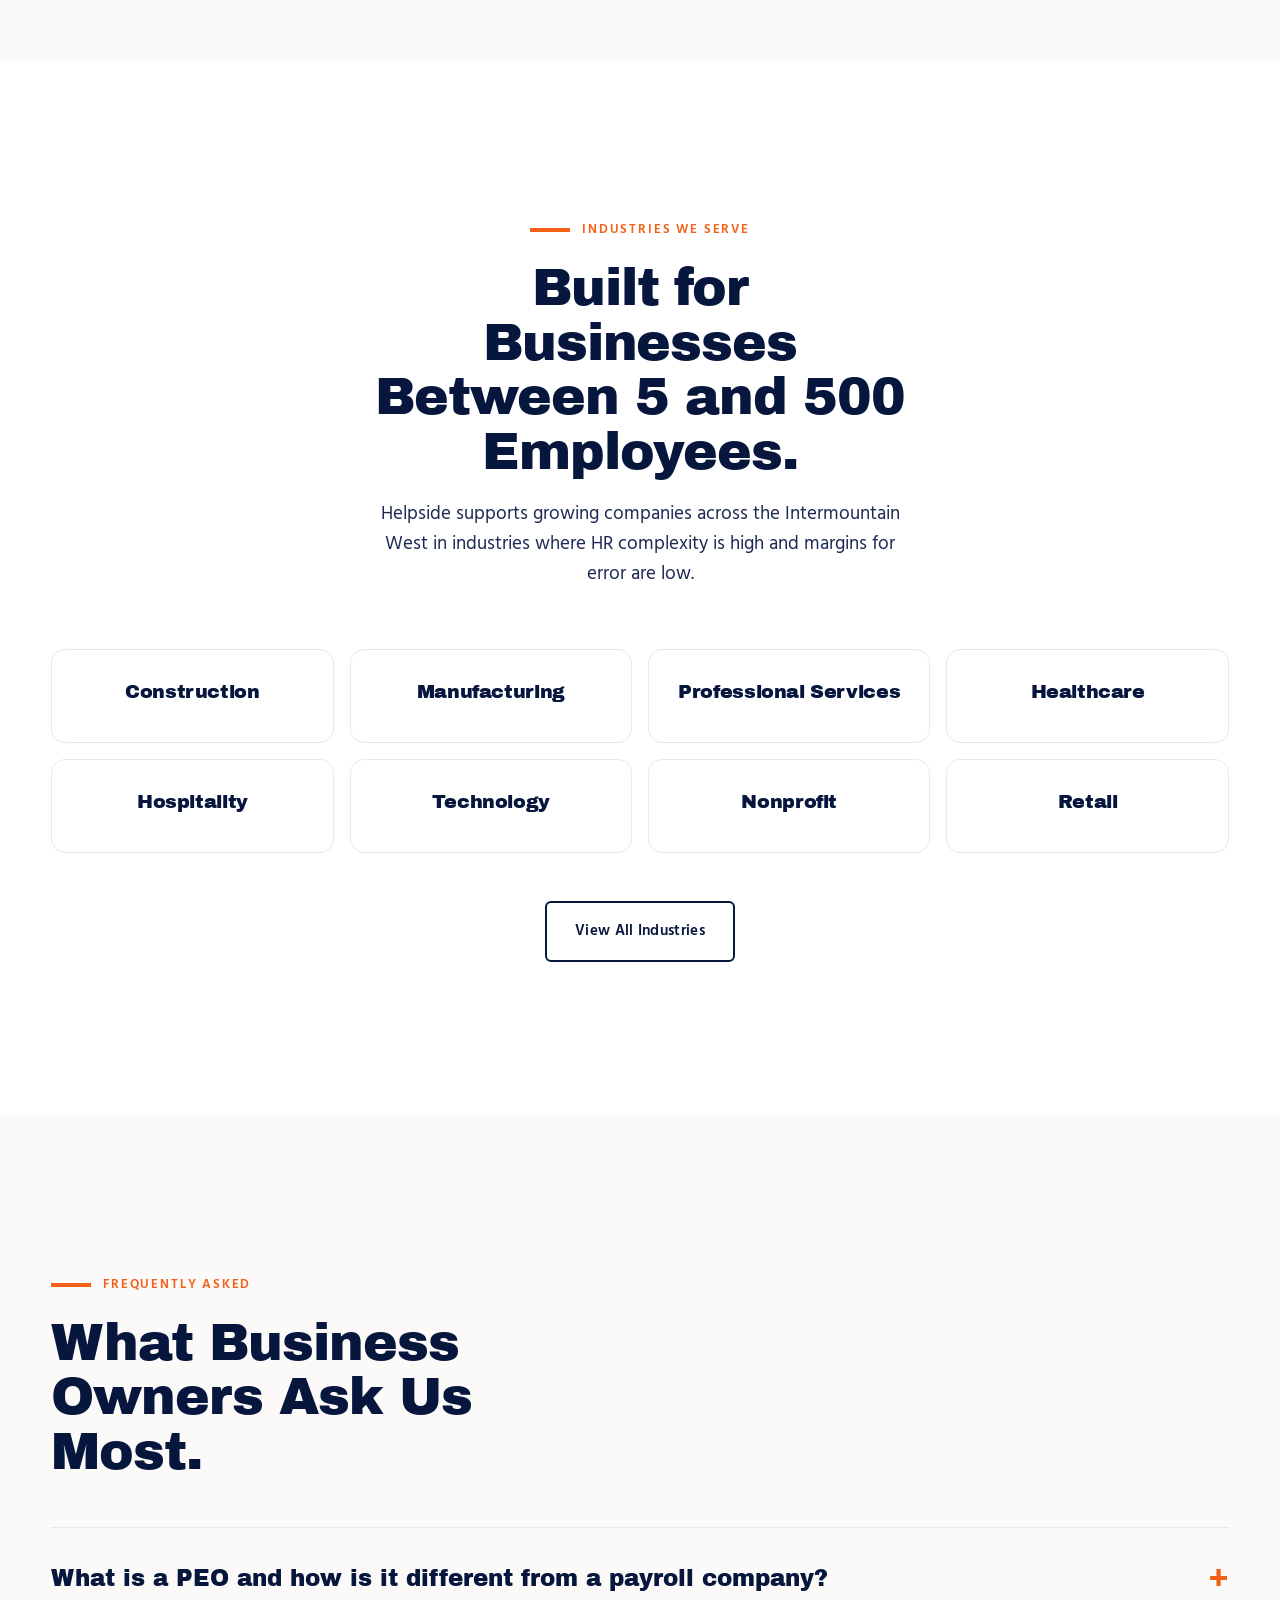
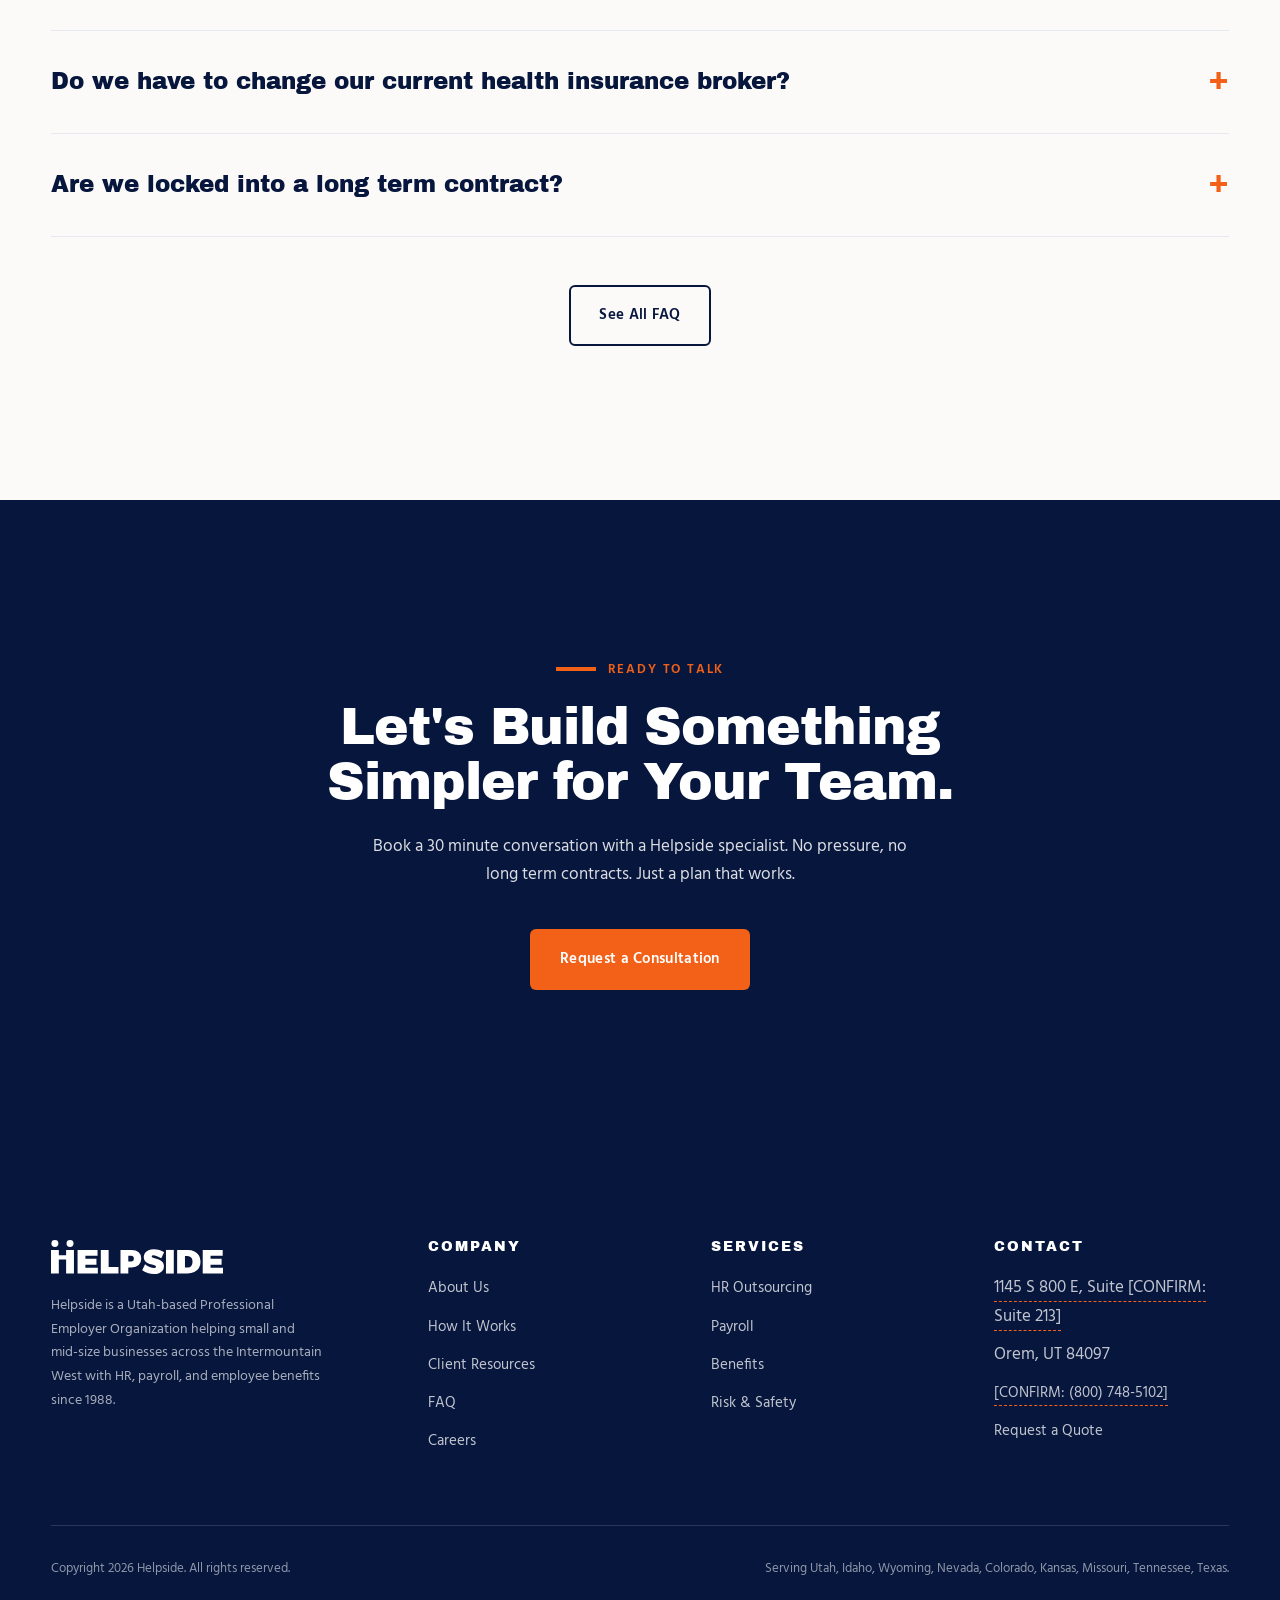
==== commit ec87ed9c: "OEDIT: we need a careers page where people can apply, and it should" ====
--- a/index.html
+++ b/index.html
@@ -68,6 +68,7 @@
       <li><a href="resources.html">Resources</a></li>
       <li><a href="blog.html">Insights</a></li>
       <li><a href="faq.html">FAQ</a></li>
+      <li><a href="careers.html">Careers</a></li>
     </ul>
     <div class="lang-switch" role="group" aria-label="Language" data-missing-asset="translations">
       <a href="index.html" aria-current="true">EN</a>
@@ -267,6 +268,7 @@
           <li><a href="how-it-works.html">How It Works</a></li>
           <li><a href="resources.html">Client Resources</a></li>
           <li><a href="faq.html">FAQ</a></li>
+          <li><a href="careers.html">Careers</a></li>
         </ul>
       </div>
       <div>
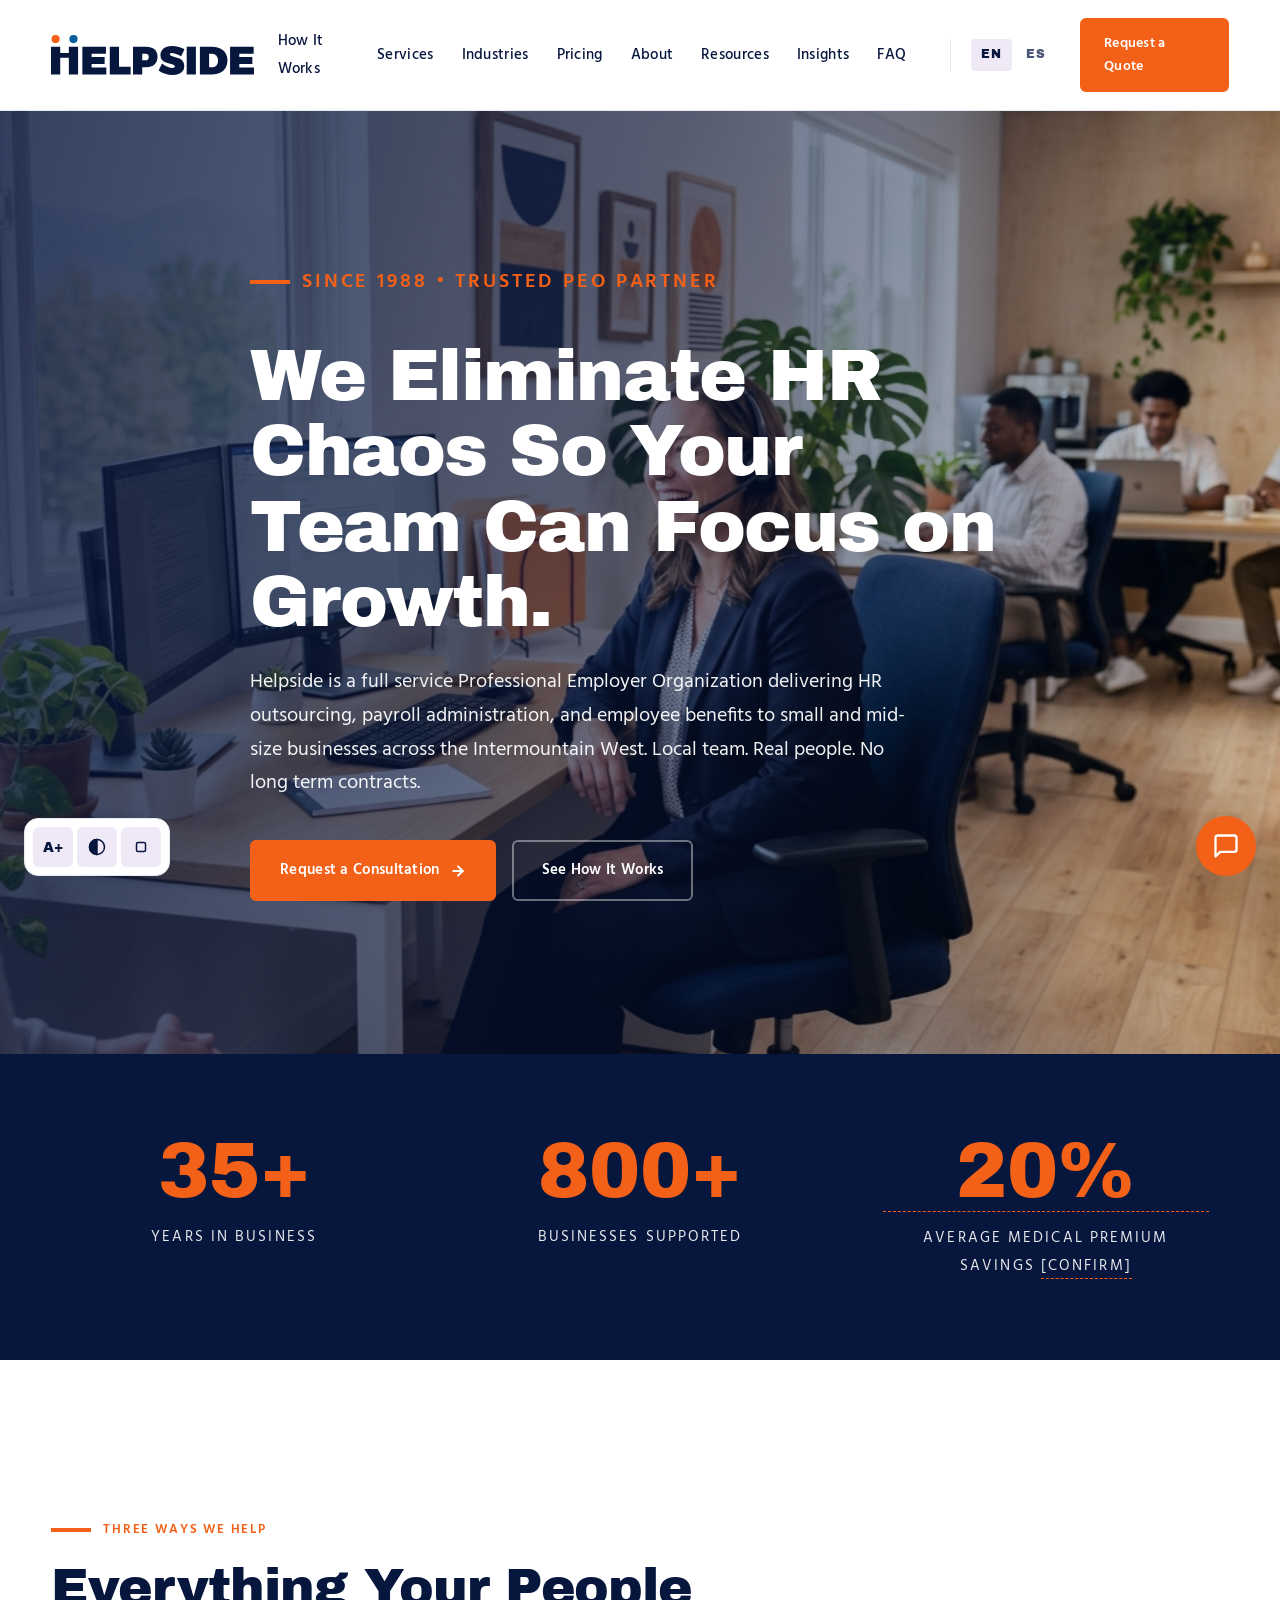
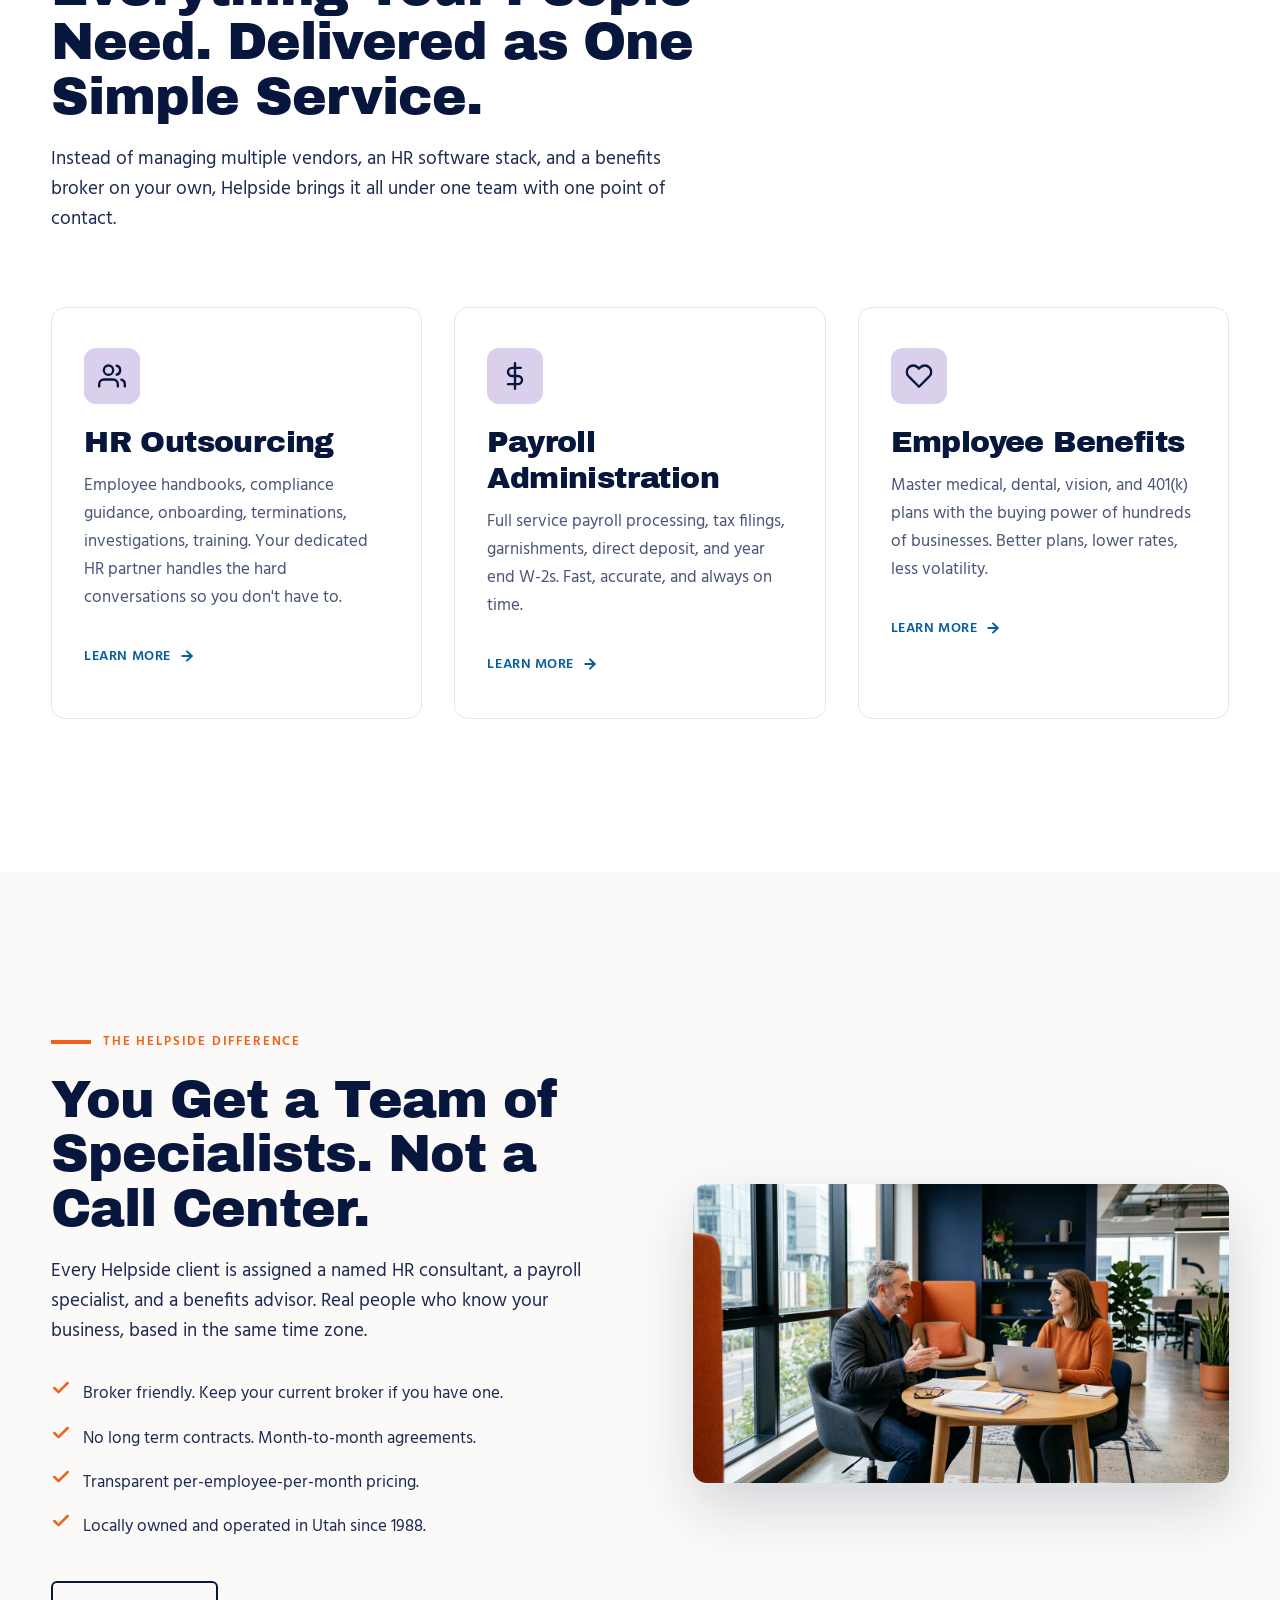
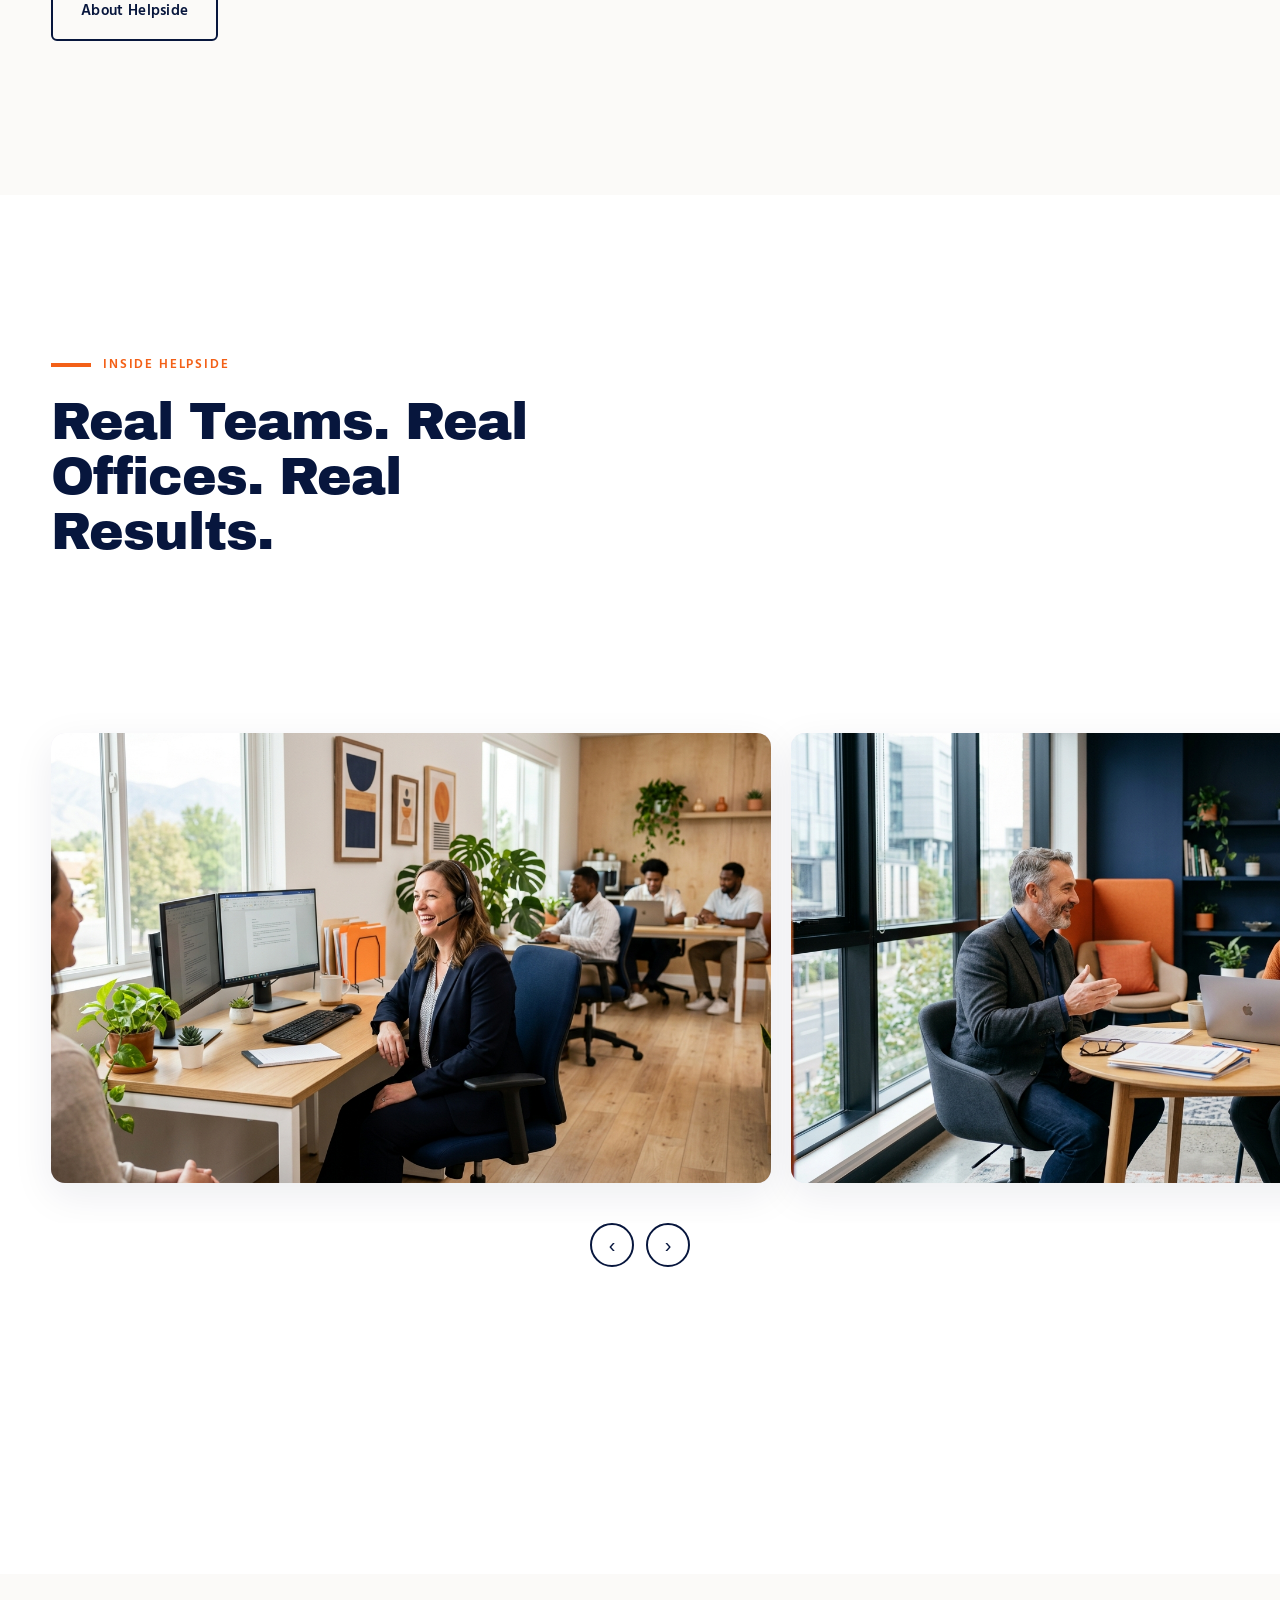
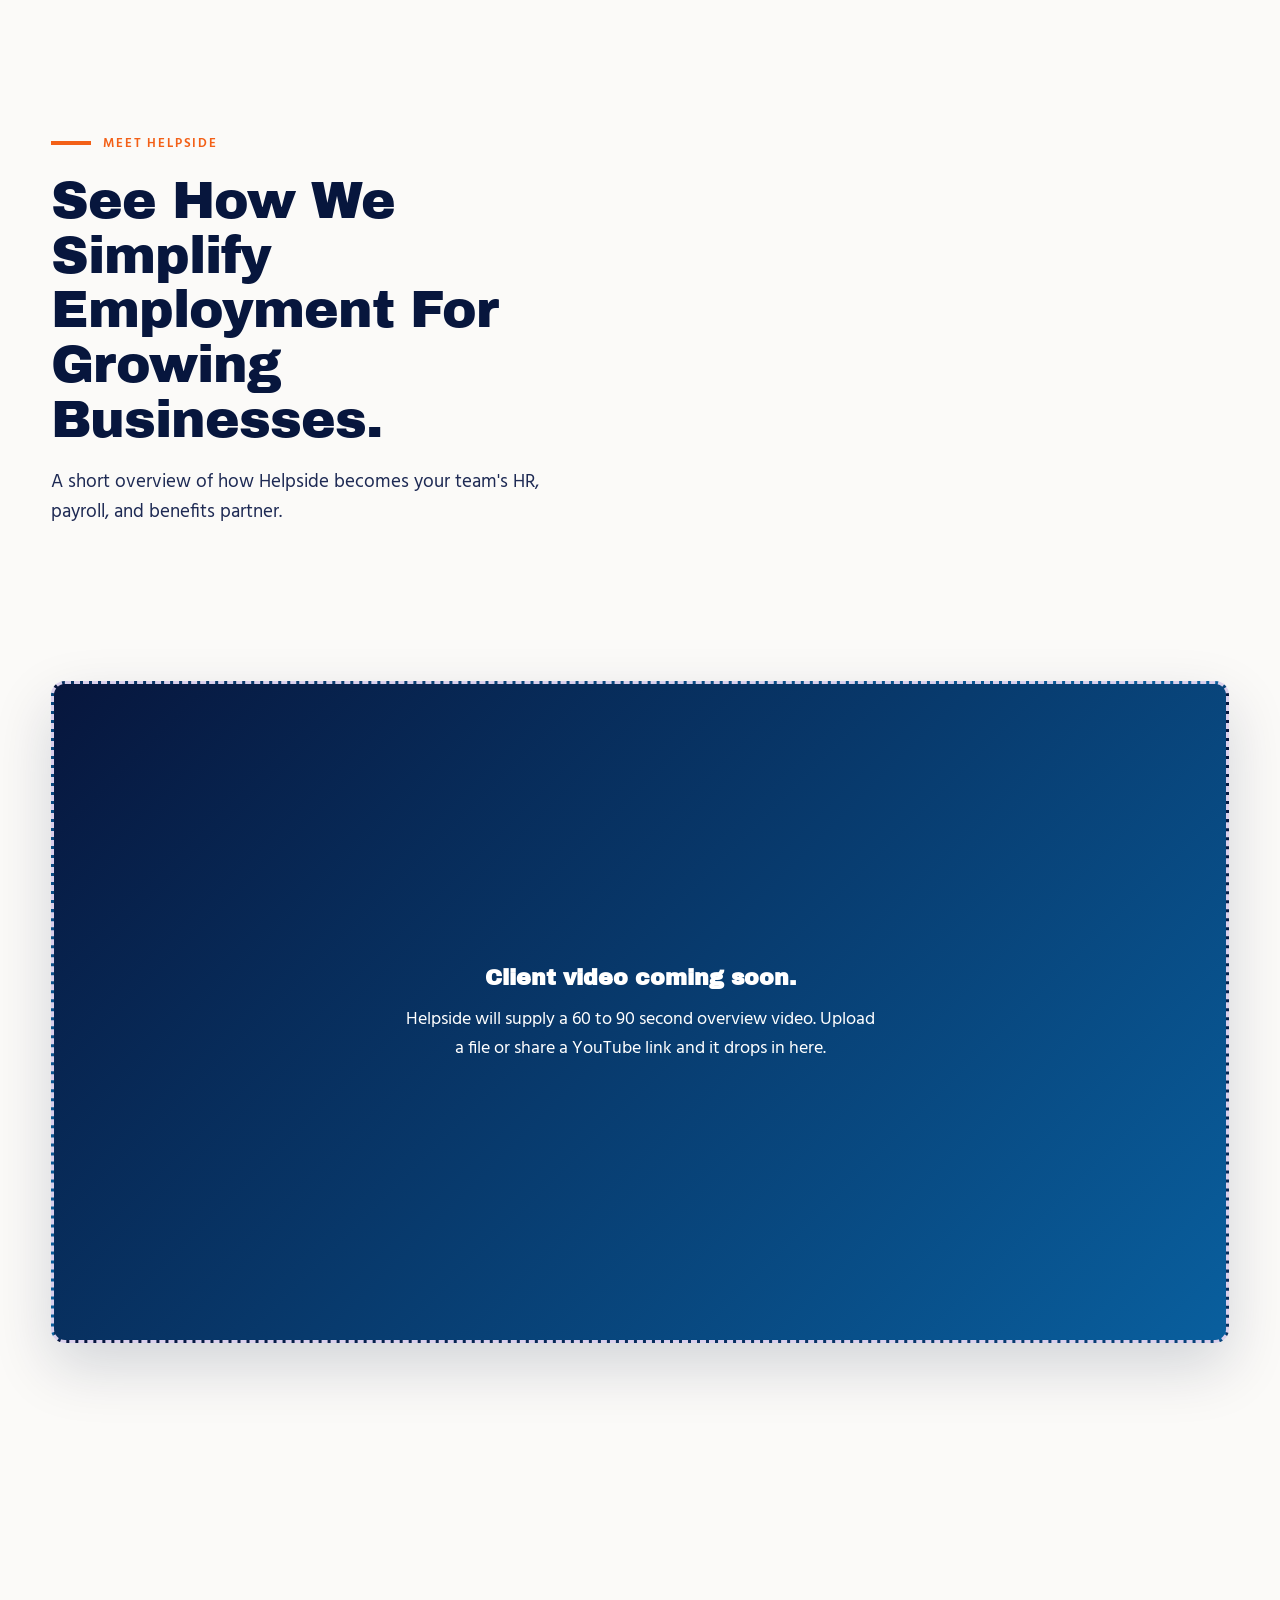
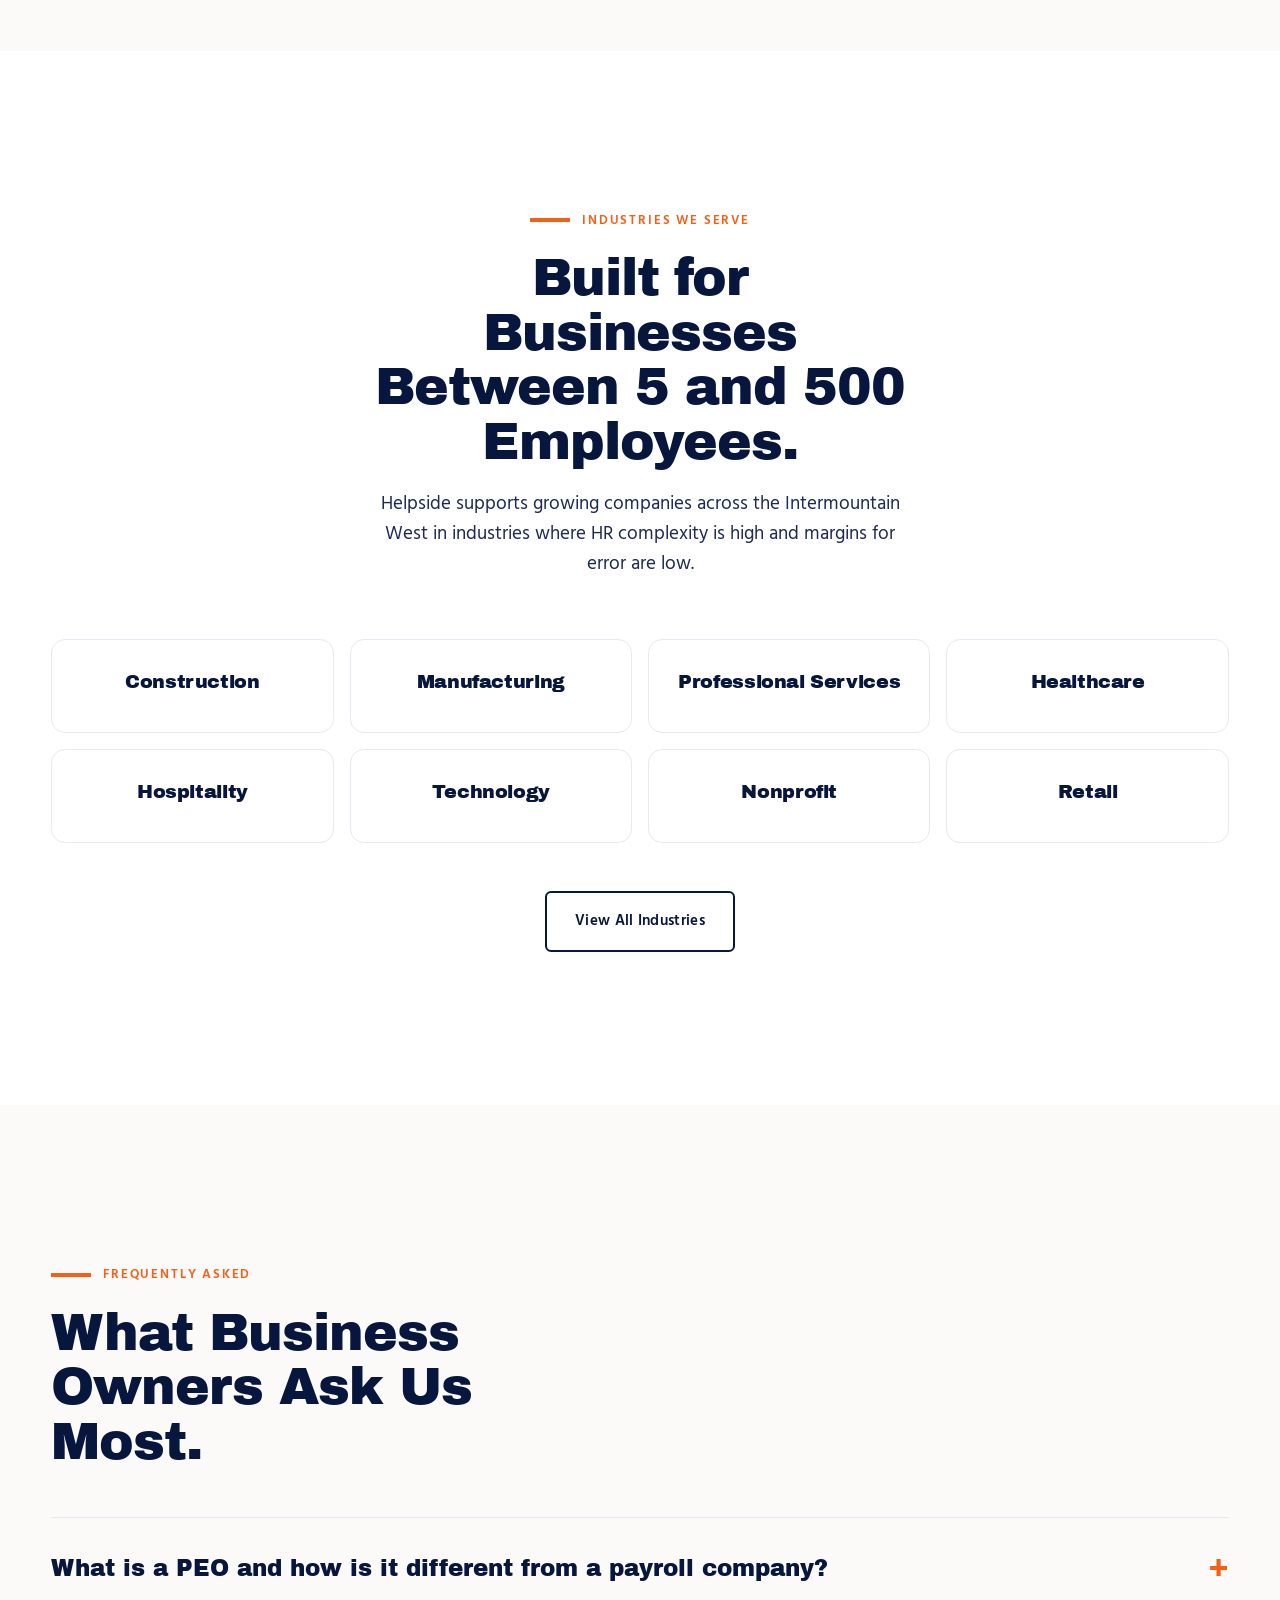
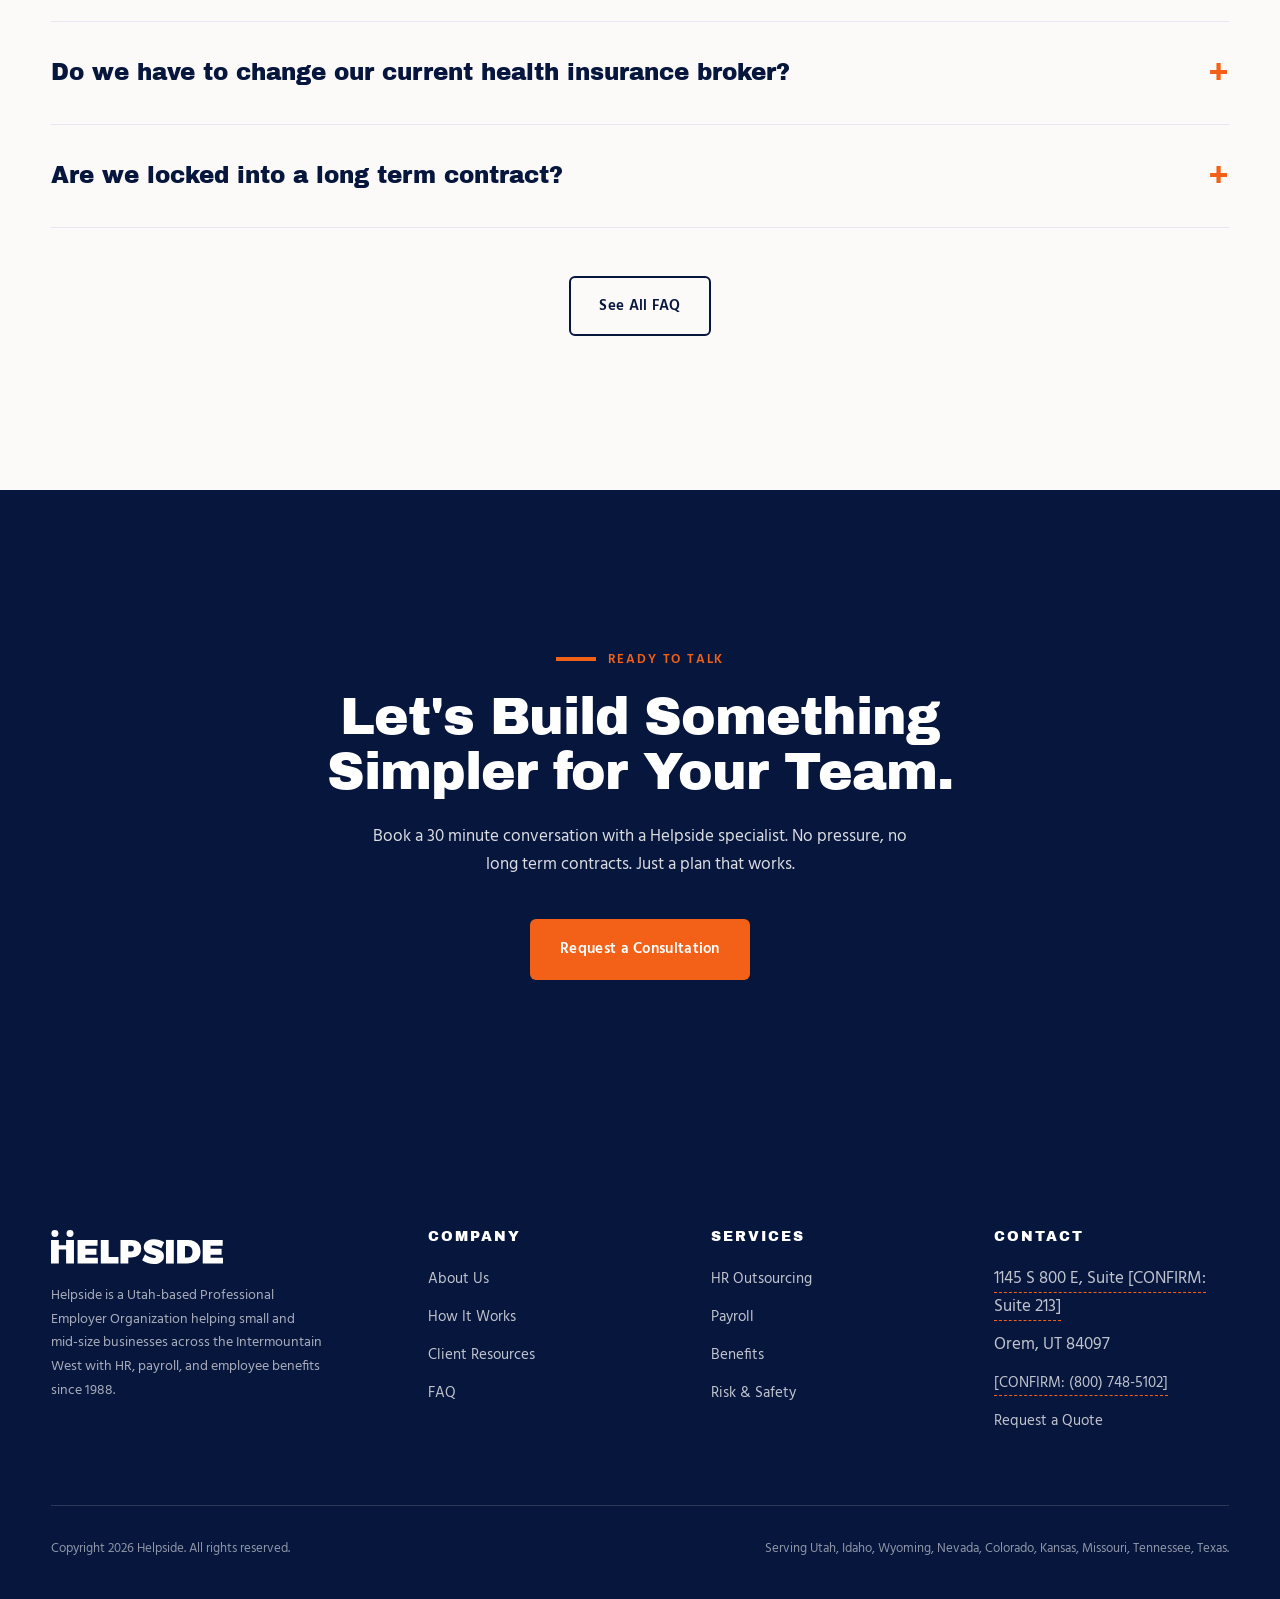
==== commit 17a7272f: "Restore Helpside proof to clean baseline after the fix round" ====
--- a/index.html
+++ b/index.html
@@ -68,7 +68,6 @@
       <li><a href="resources.html">Resources</a></li>
       <li><a href="blog.html">Insights</a></li>
       <li><a href="faq.html">FAQ</a></li>
-      <li><a href="careers.html">Careers</a></li>
     </ul>
     <div class="lang-switch" role="group" aria-label="Language" data-missing-asset="translations">
       <a href="index.html" aria-current="true">EN</a>
@@ -268,7 +267,6 @@
           <li><a href="how-it-works.html">How It Works</a></li>
           <li><a href="resources.html">Client Resources</a></li>
           <li><a href="faq.html">FAQ</a></li>
-          <li><a href="careers.html">Careers</a></li>
         </ul>
       </div>
       <div>
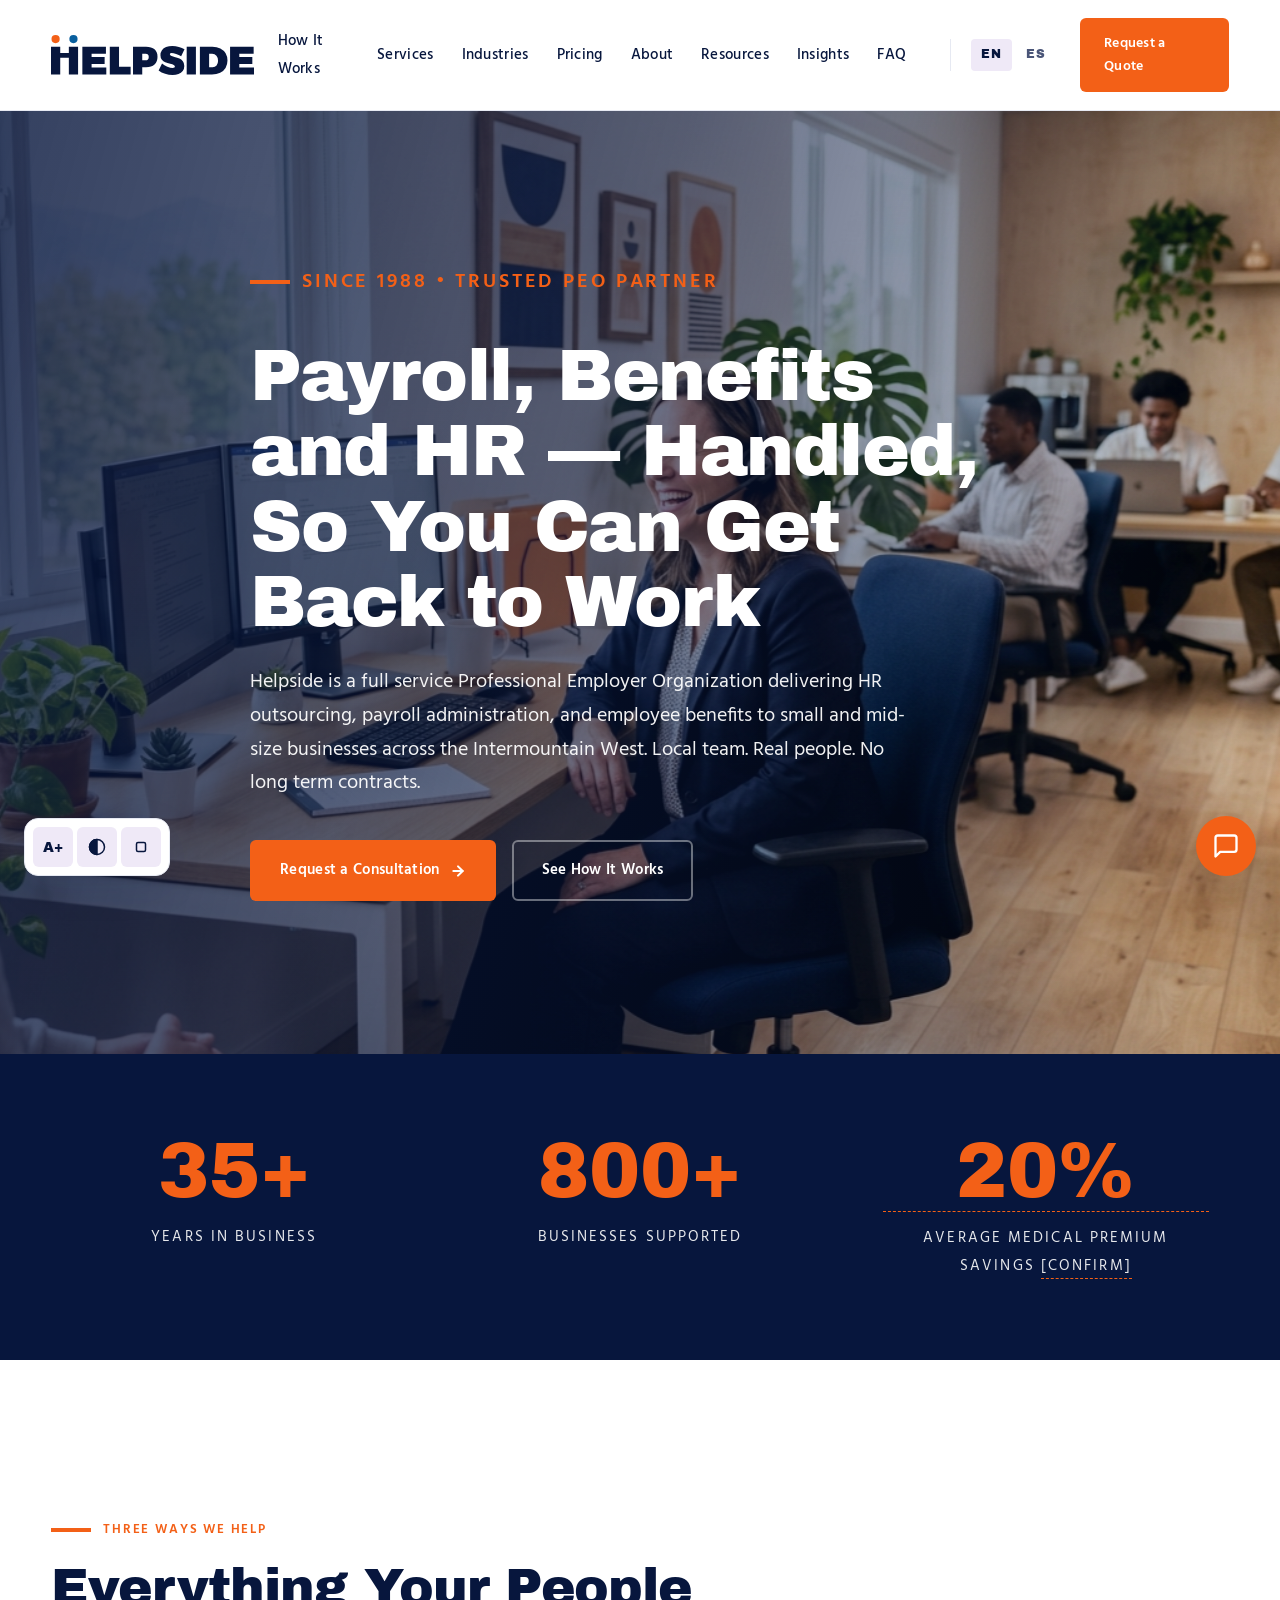
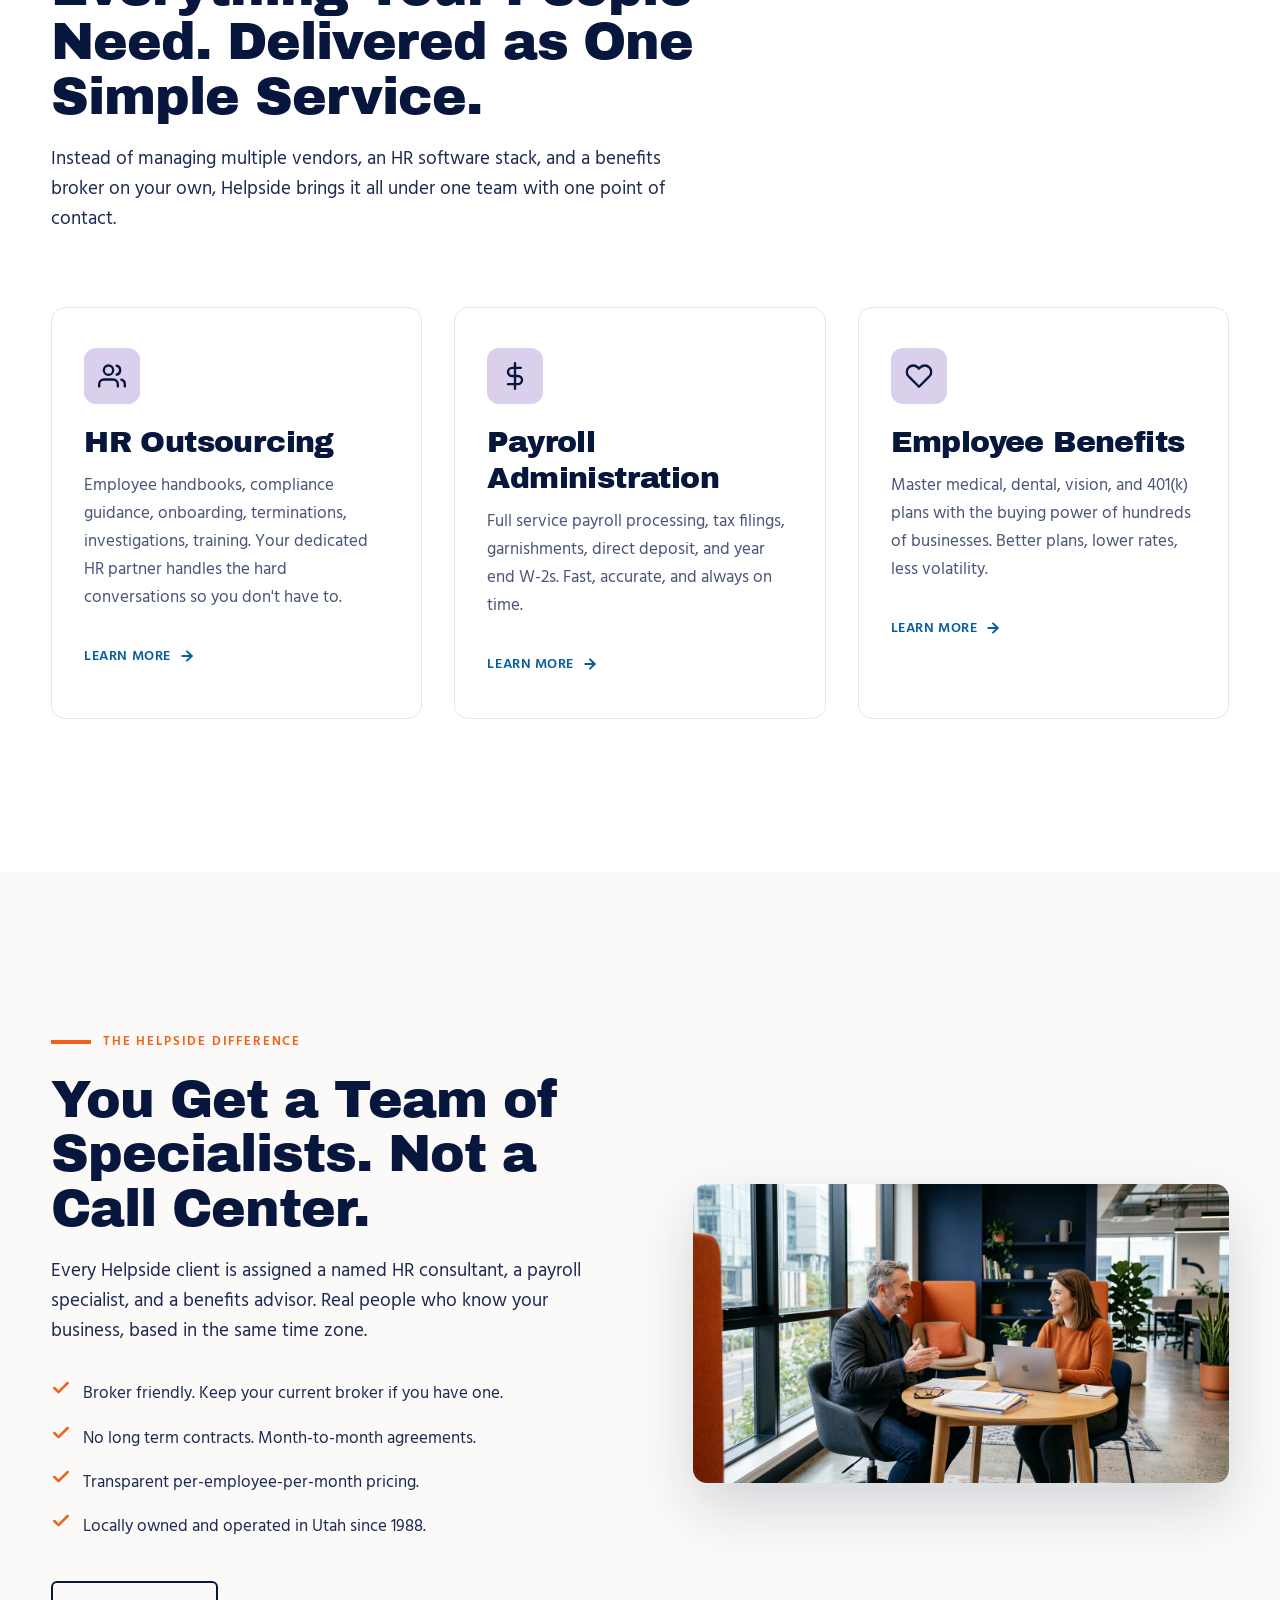
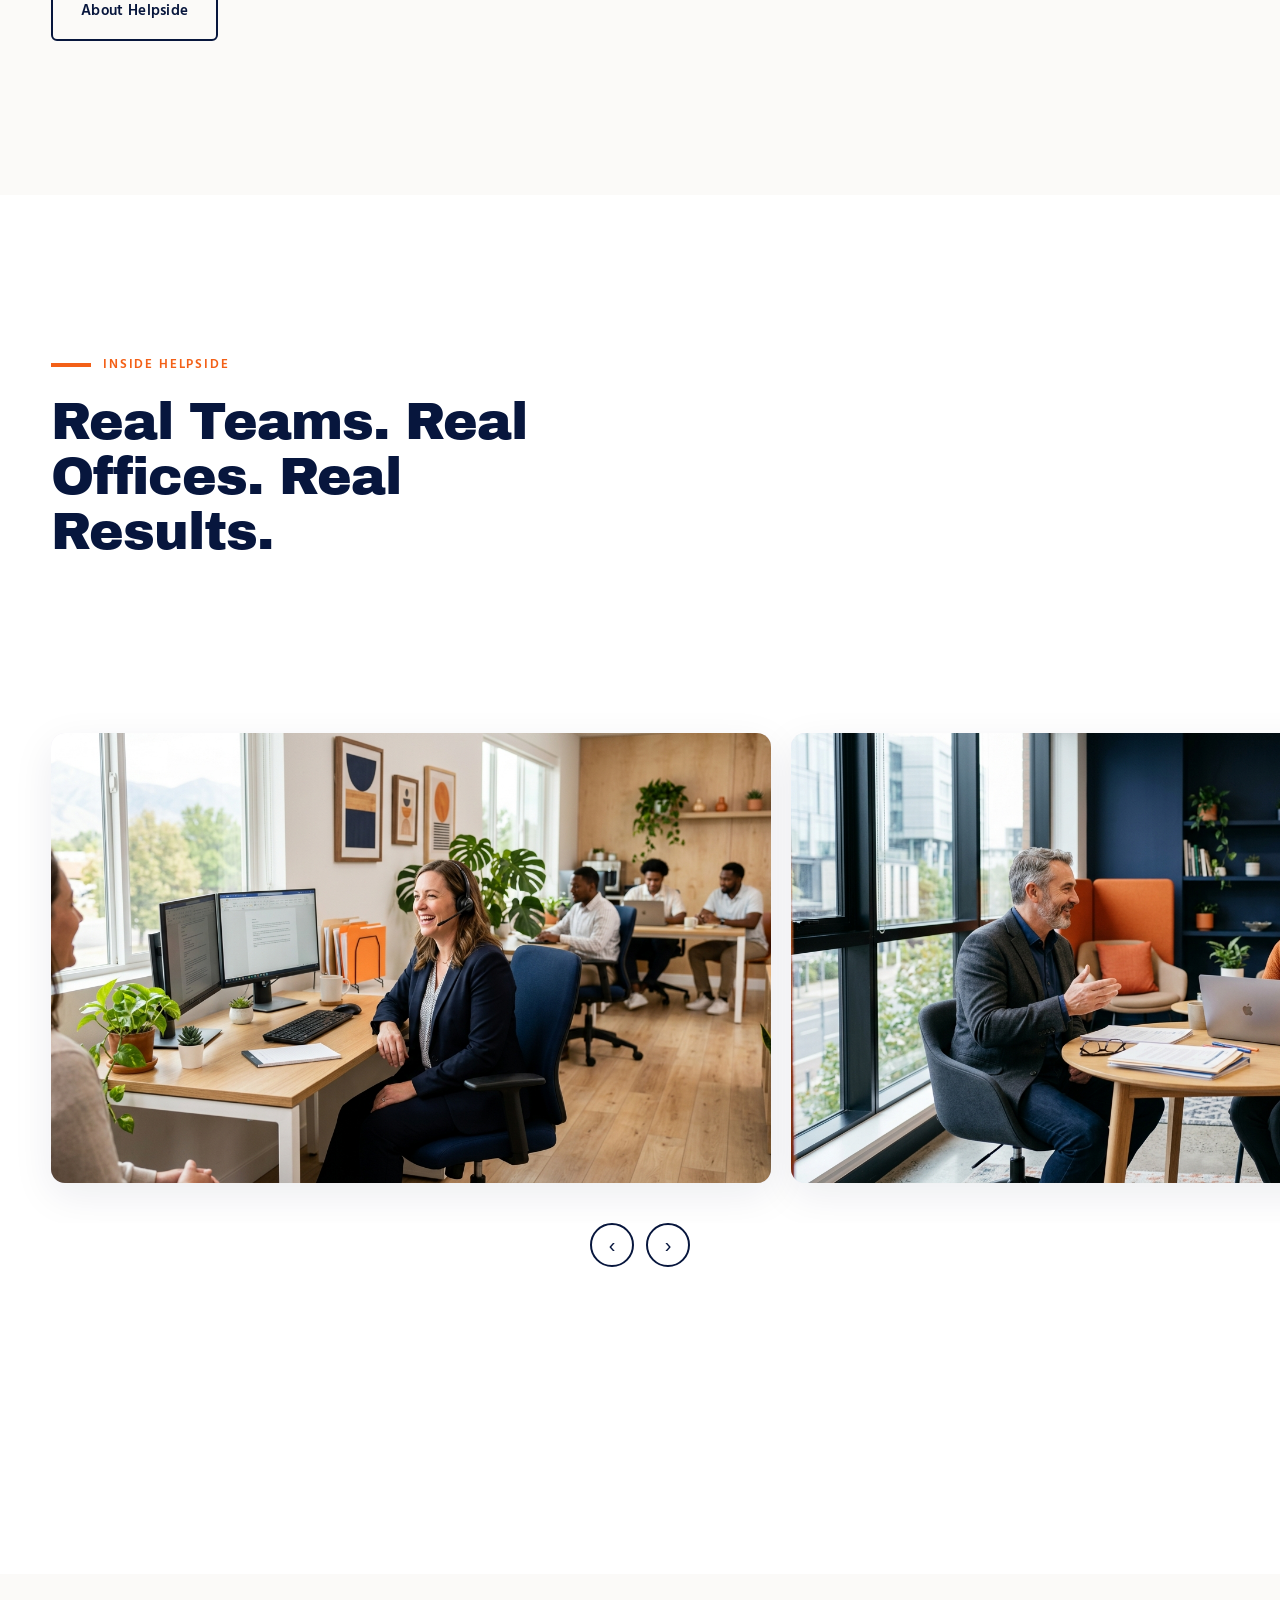
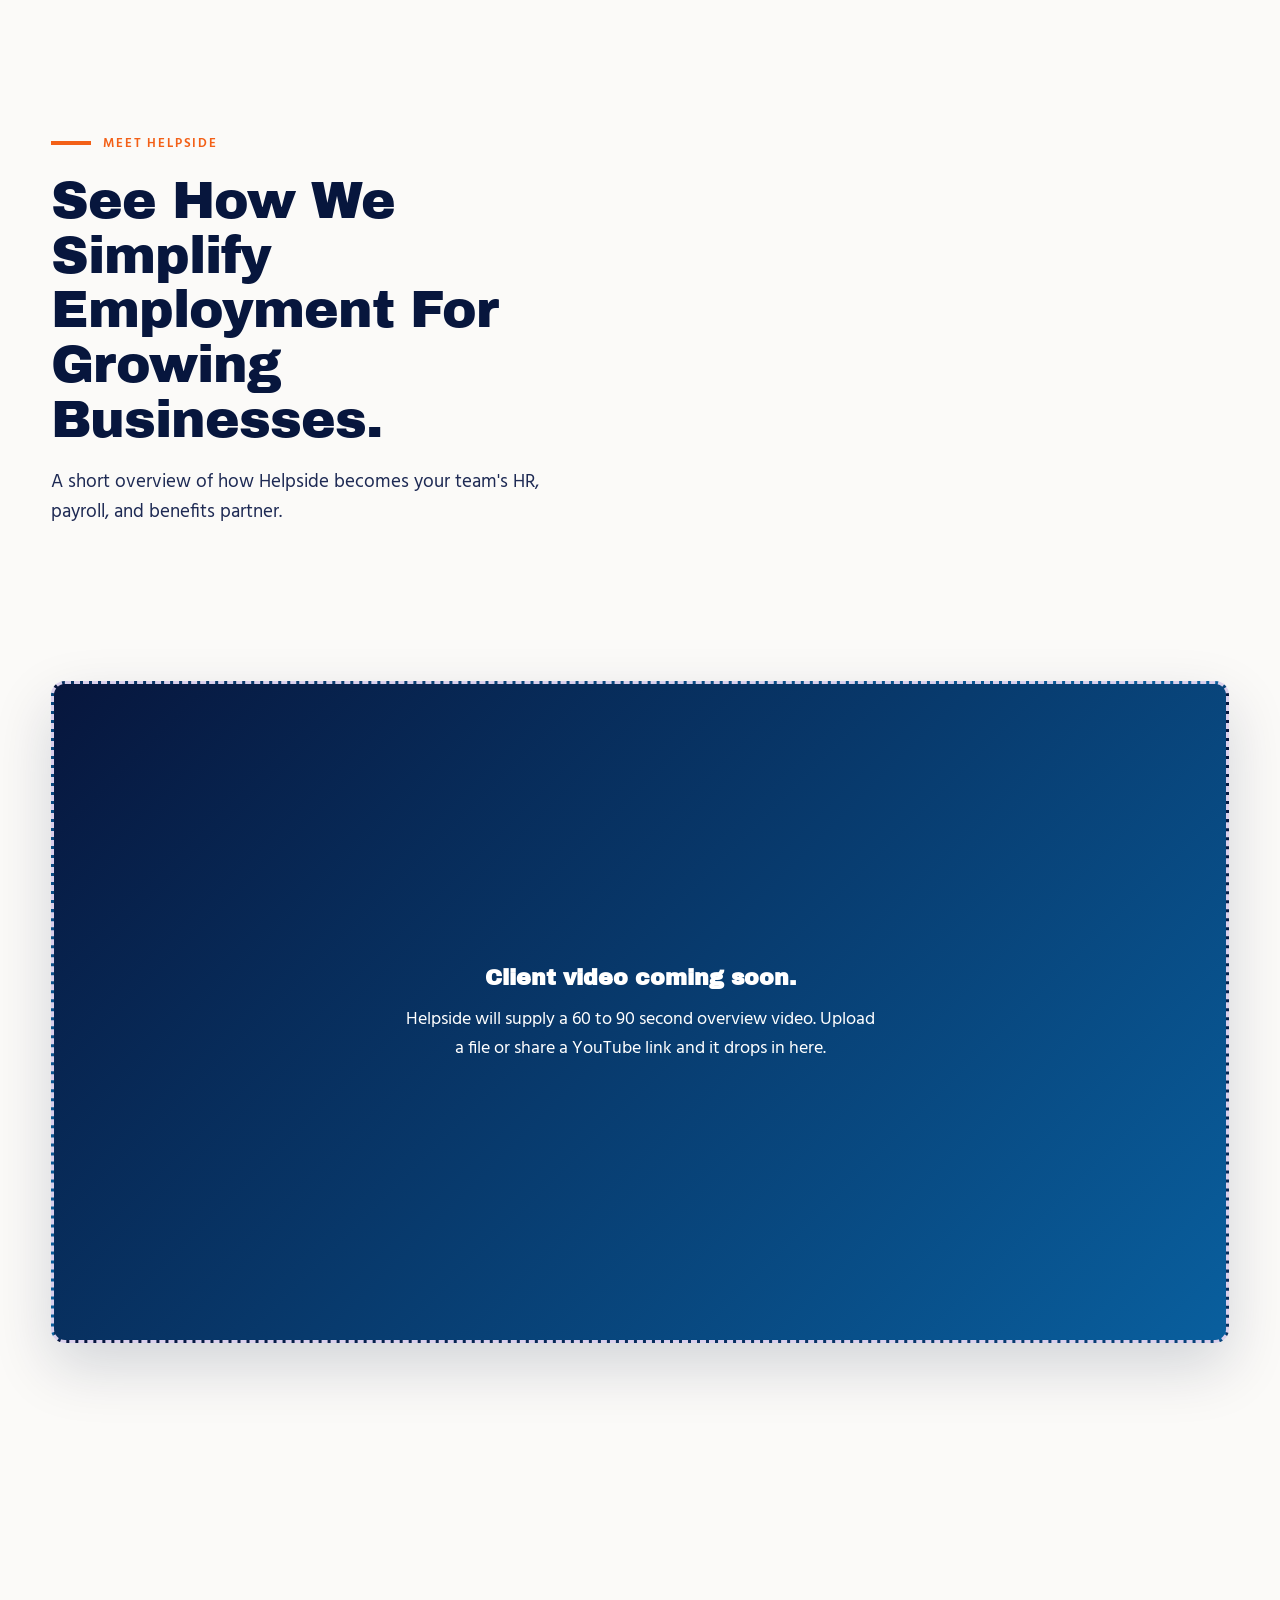
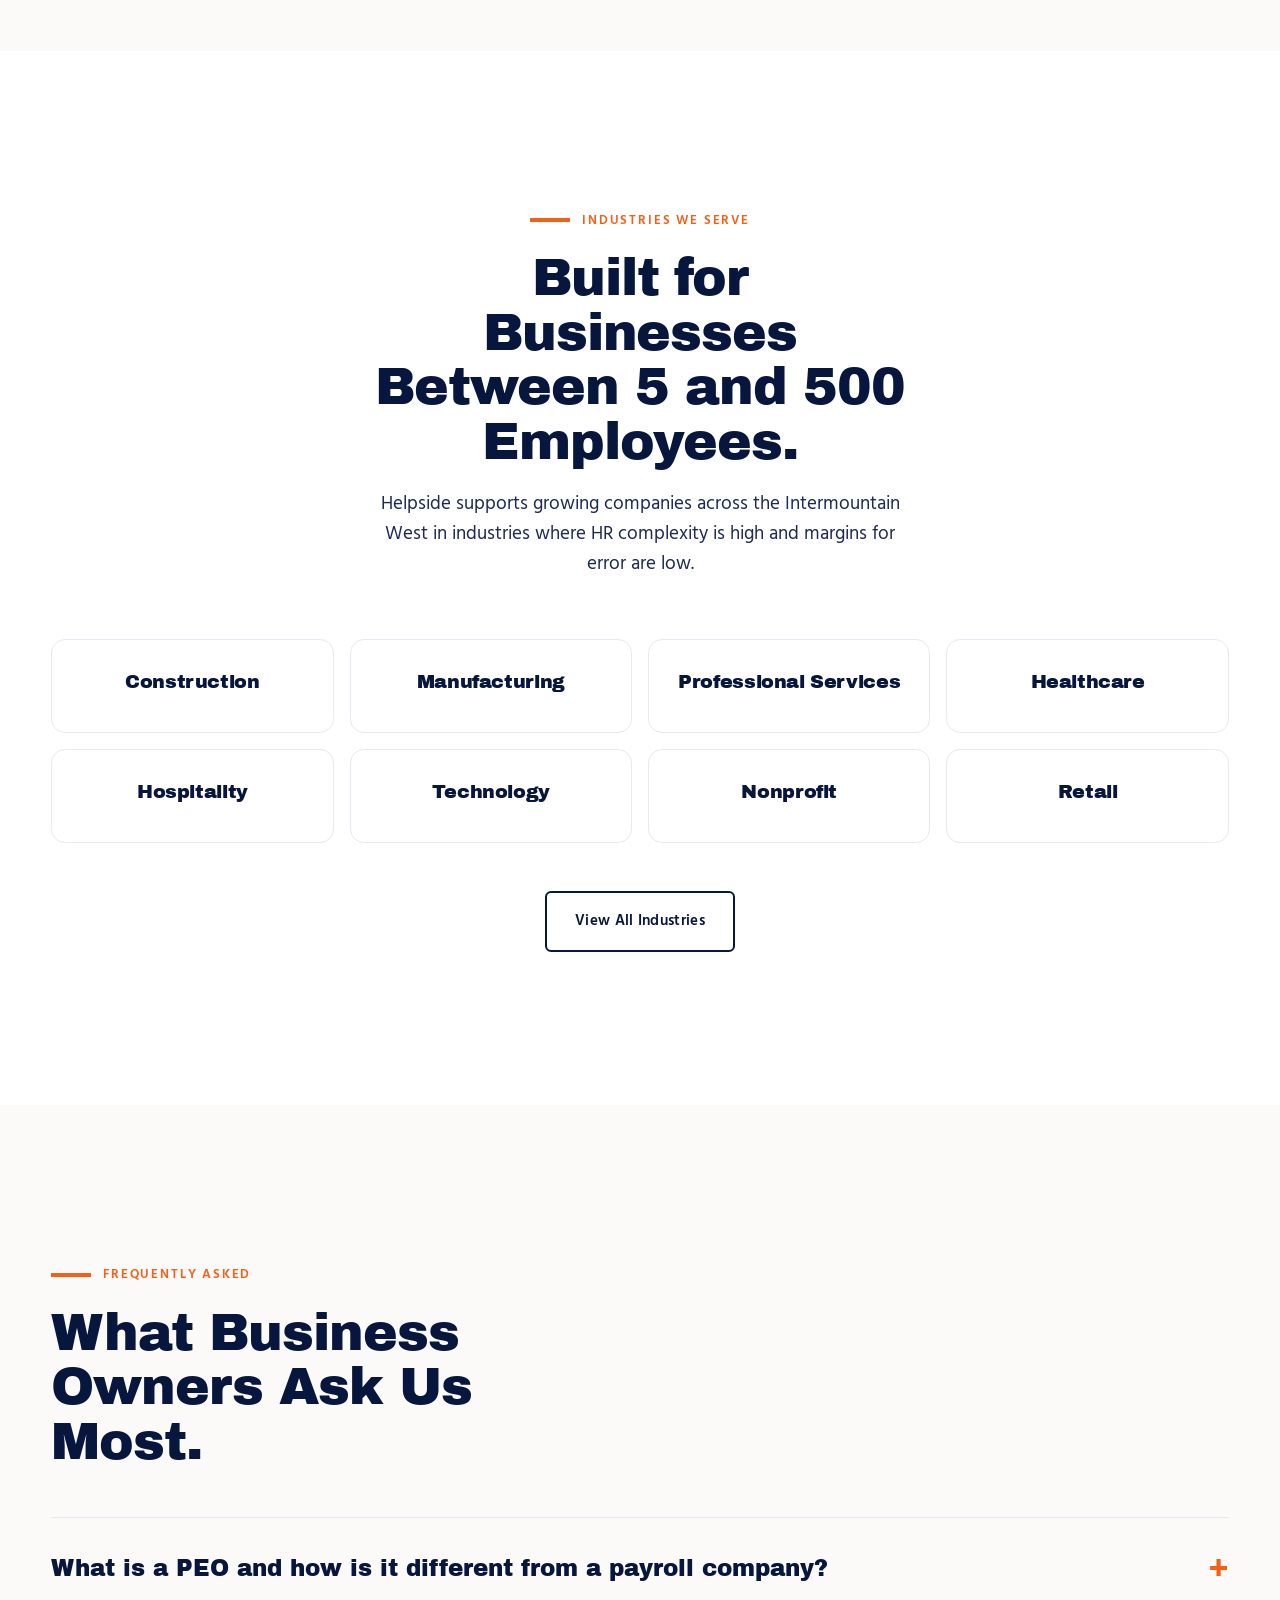
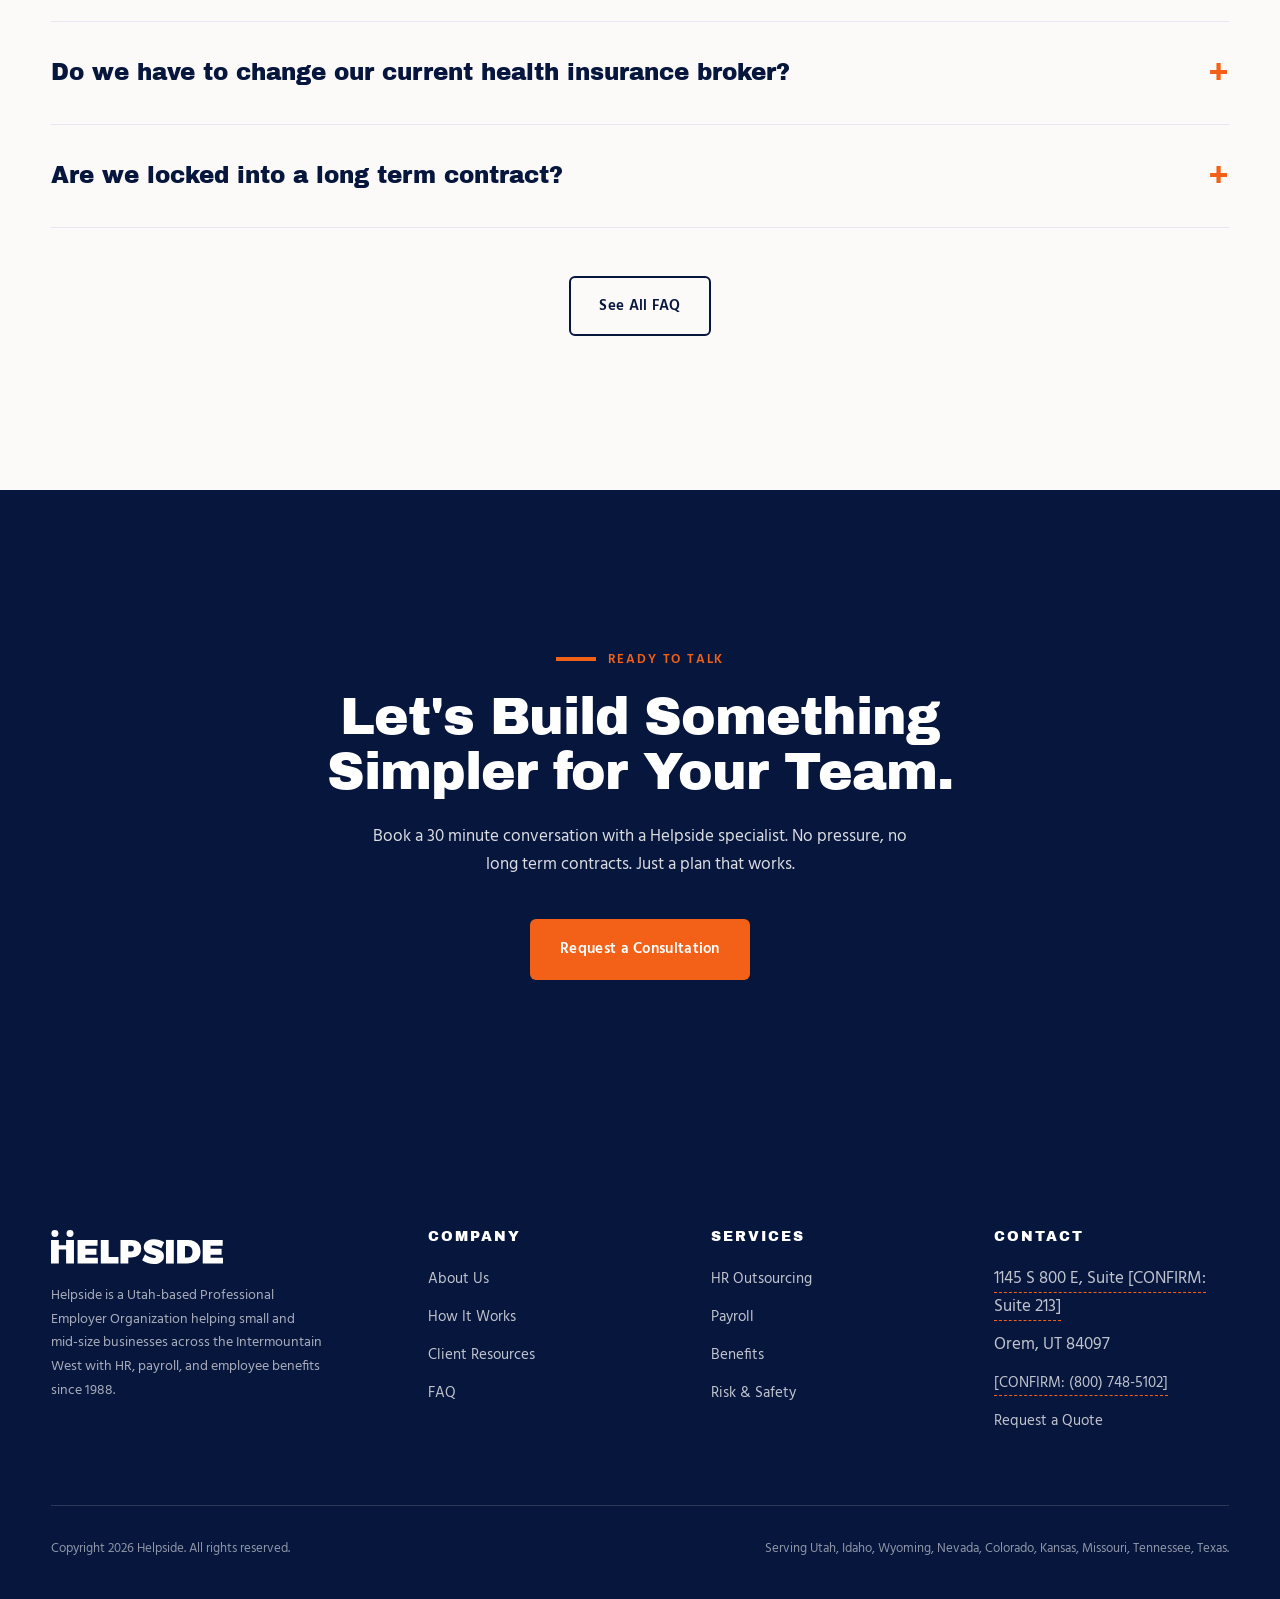
==== commit ed0728a6: "OEDIT: the big sentence at the top doesnt really explain what we do" ====
--- a/index.html
+++ b/index.html
@@ -84,7 +84,7 @@
   <div class="hero__scrim"></div>
   <div class="container hero__content">
     <p class="eyebrow" style="color: var(--orange);">Since 1988 • Trusted PEO Partner</p>
-    <h1>We Eliminate HR Chaos So Your Team Can Focus on Growth.</h1>
+    <h1>Payroll, Benefits and HR — Handled, So You Can Get Back to Work</h1>
     <p>Helpside is a full service Professional Employer Organization delivering HR outsourcing, payroll administration, and employee benefits to small and mid-size businesses across the Intermountain West. Local team. Real people. No long term contracts.</p>
     <div class="hero__ctas">
       <a href="contact.html" class="btn btn-primary">Request a Consultation <svg width="16" height="16" viewBox="0 0 24 24" fill="none" stroke="currentColor" stroke-width="3" stroke-linecap="round" stroke-linejoin="round"><line x1="5" y1="12" x2="19" y2="12"/><polyline points="12 5 19 12 12 19"/></svg></a>
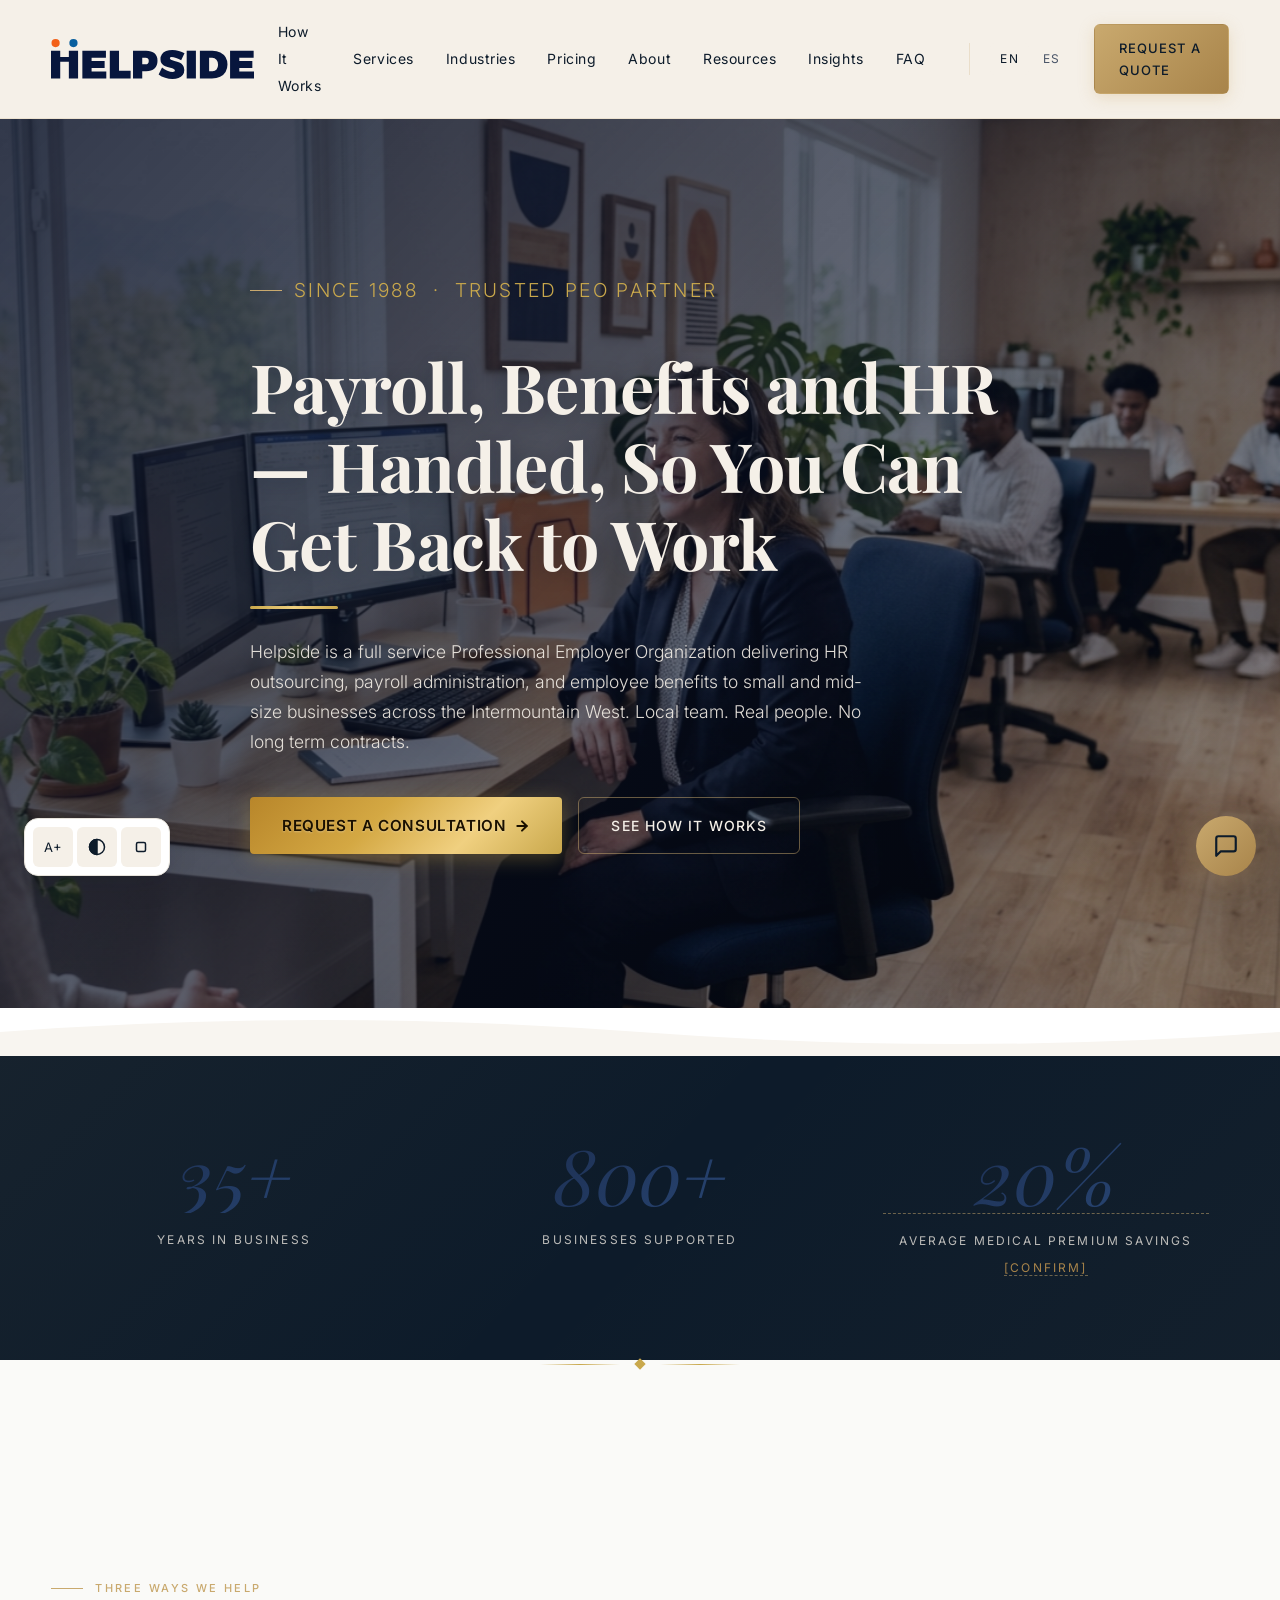
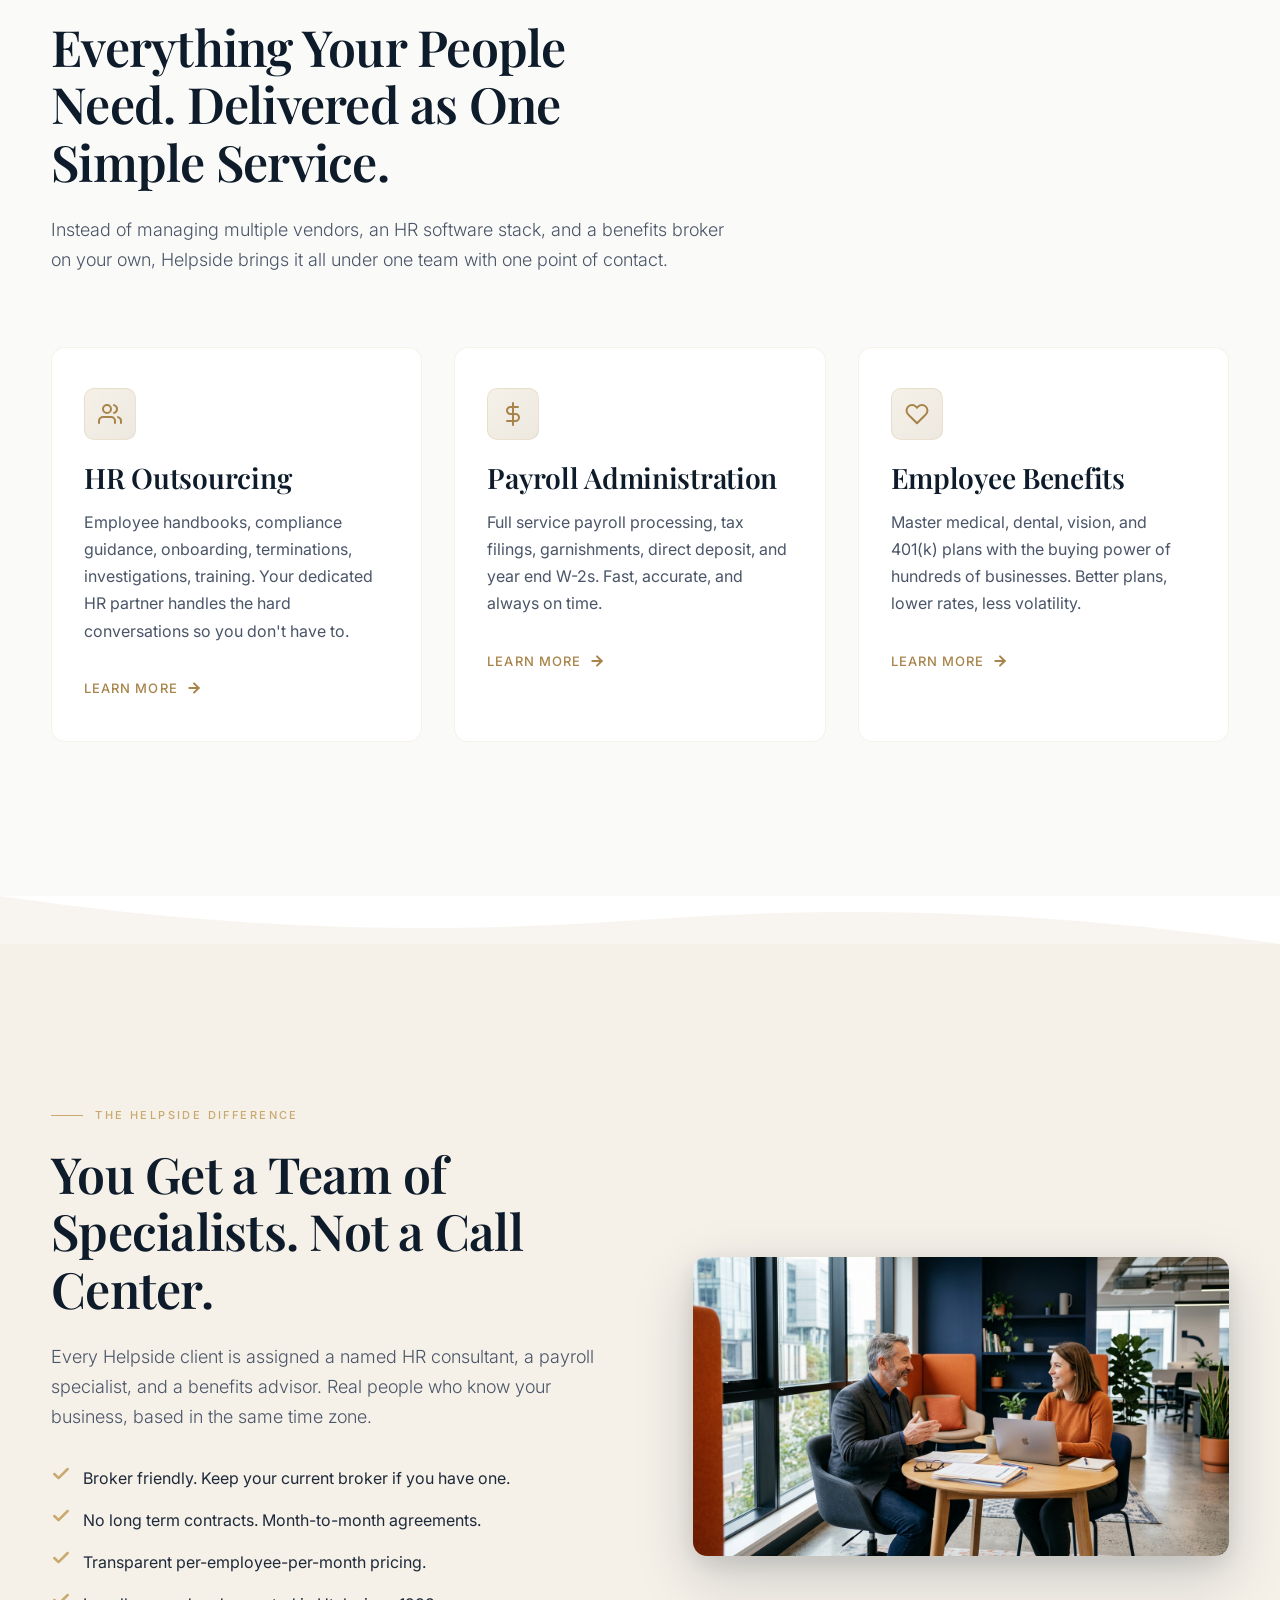
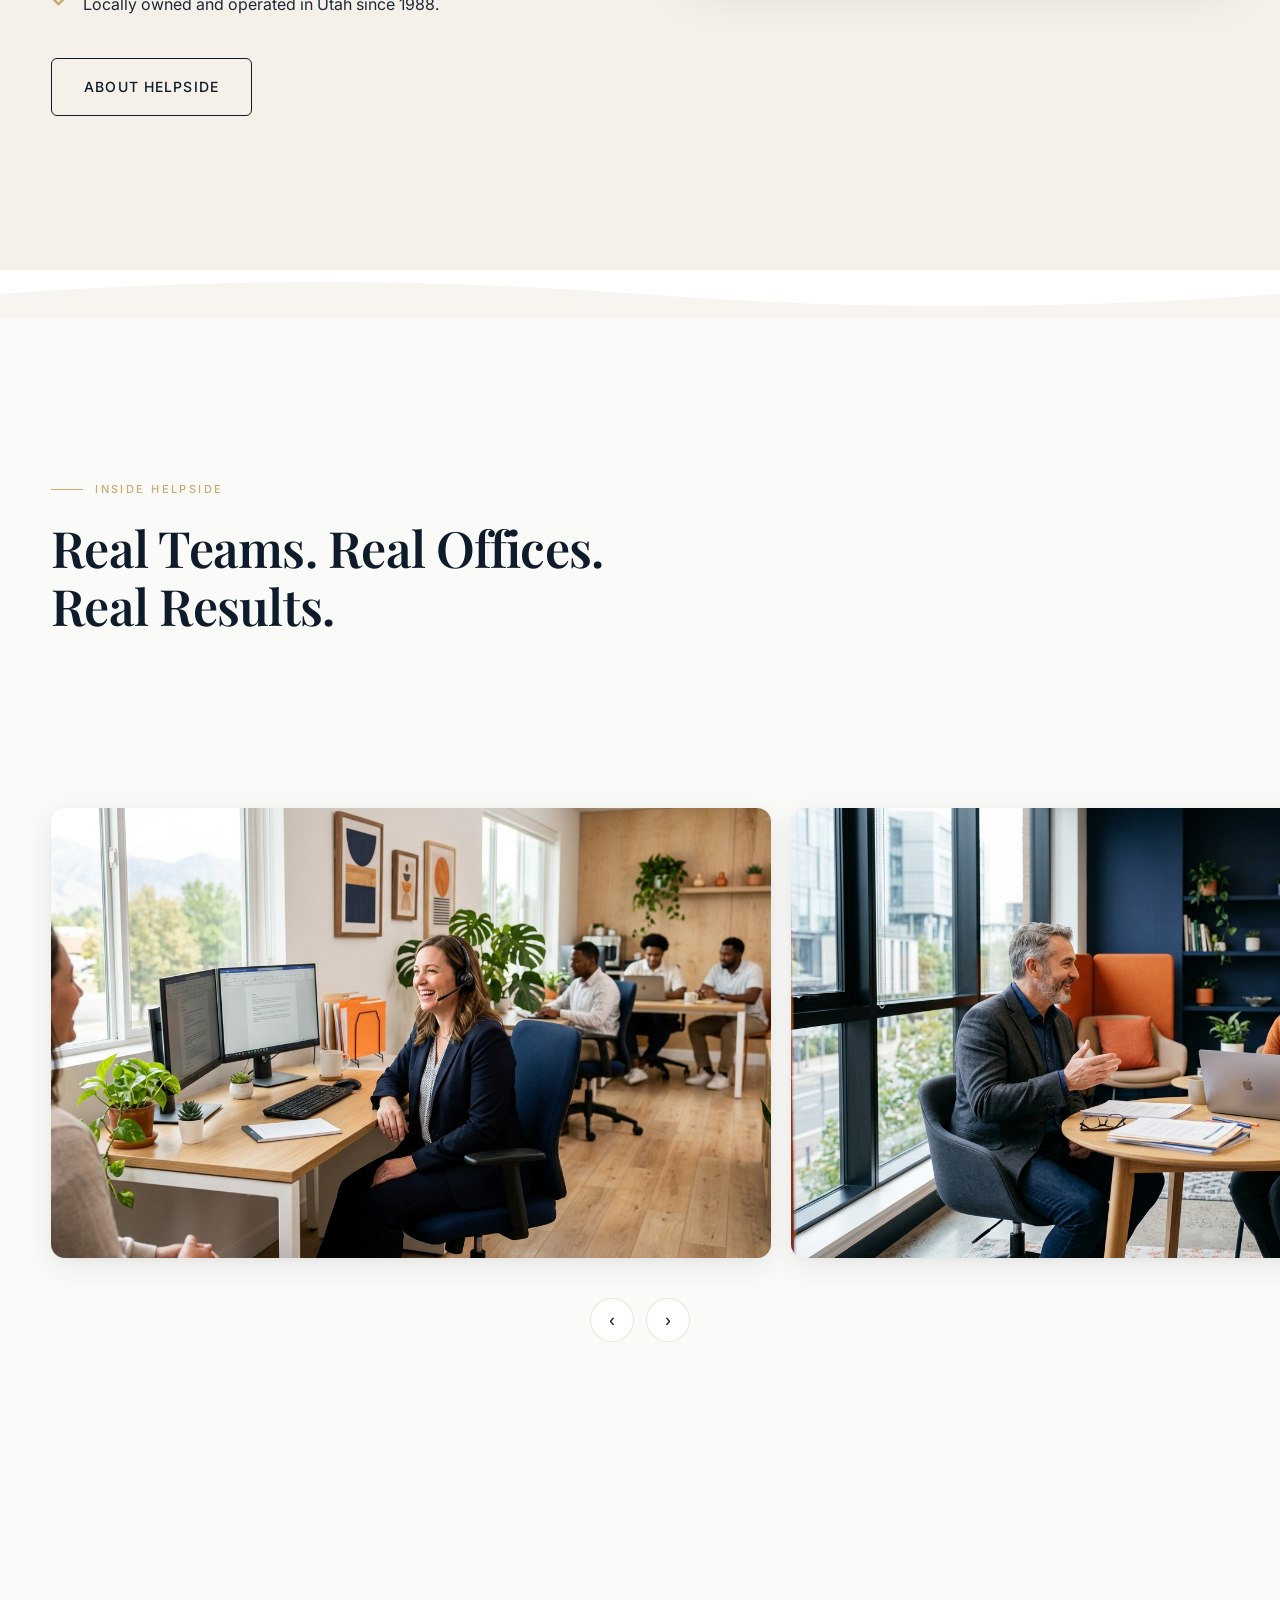
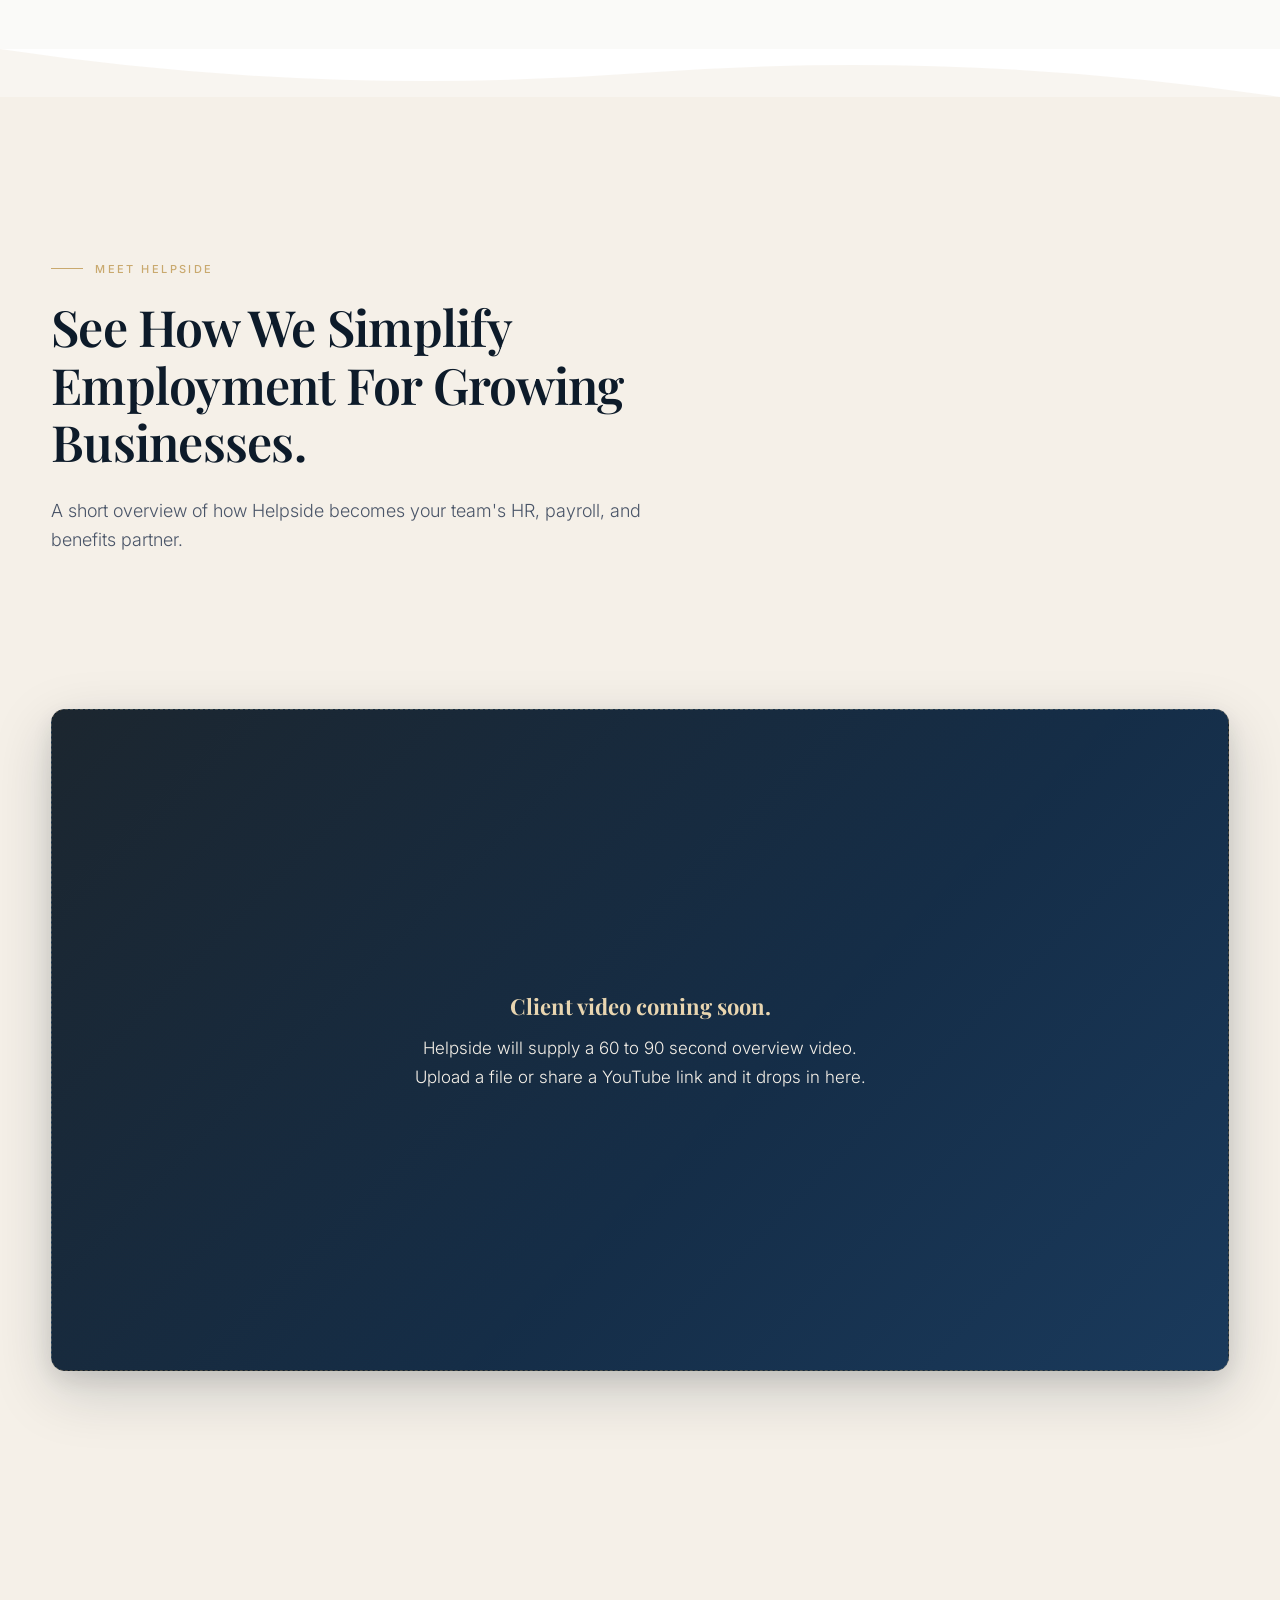
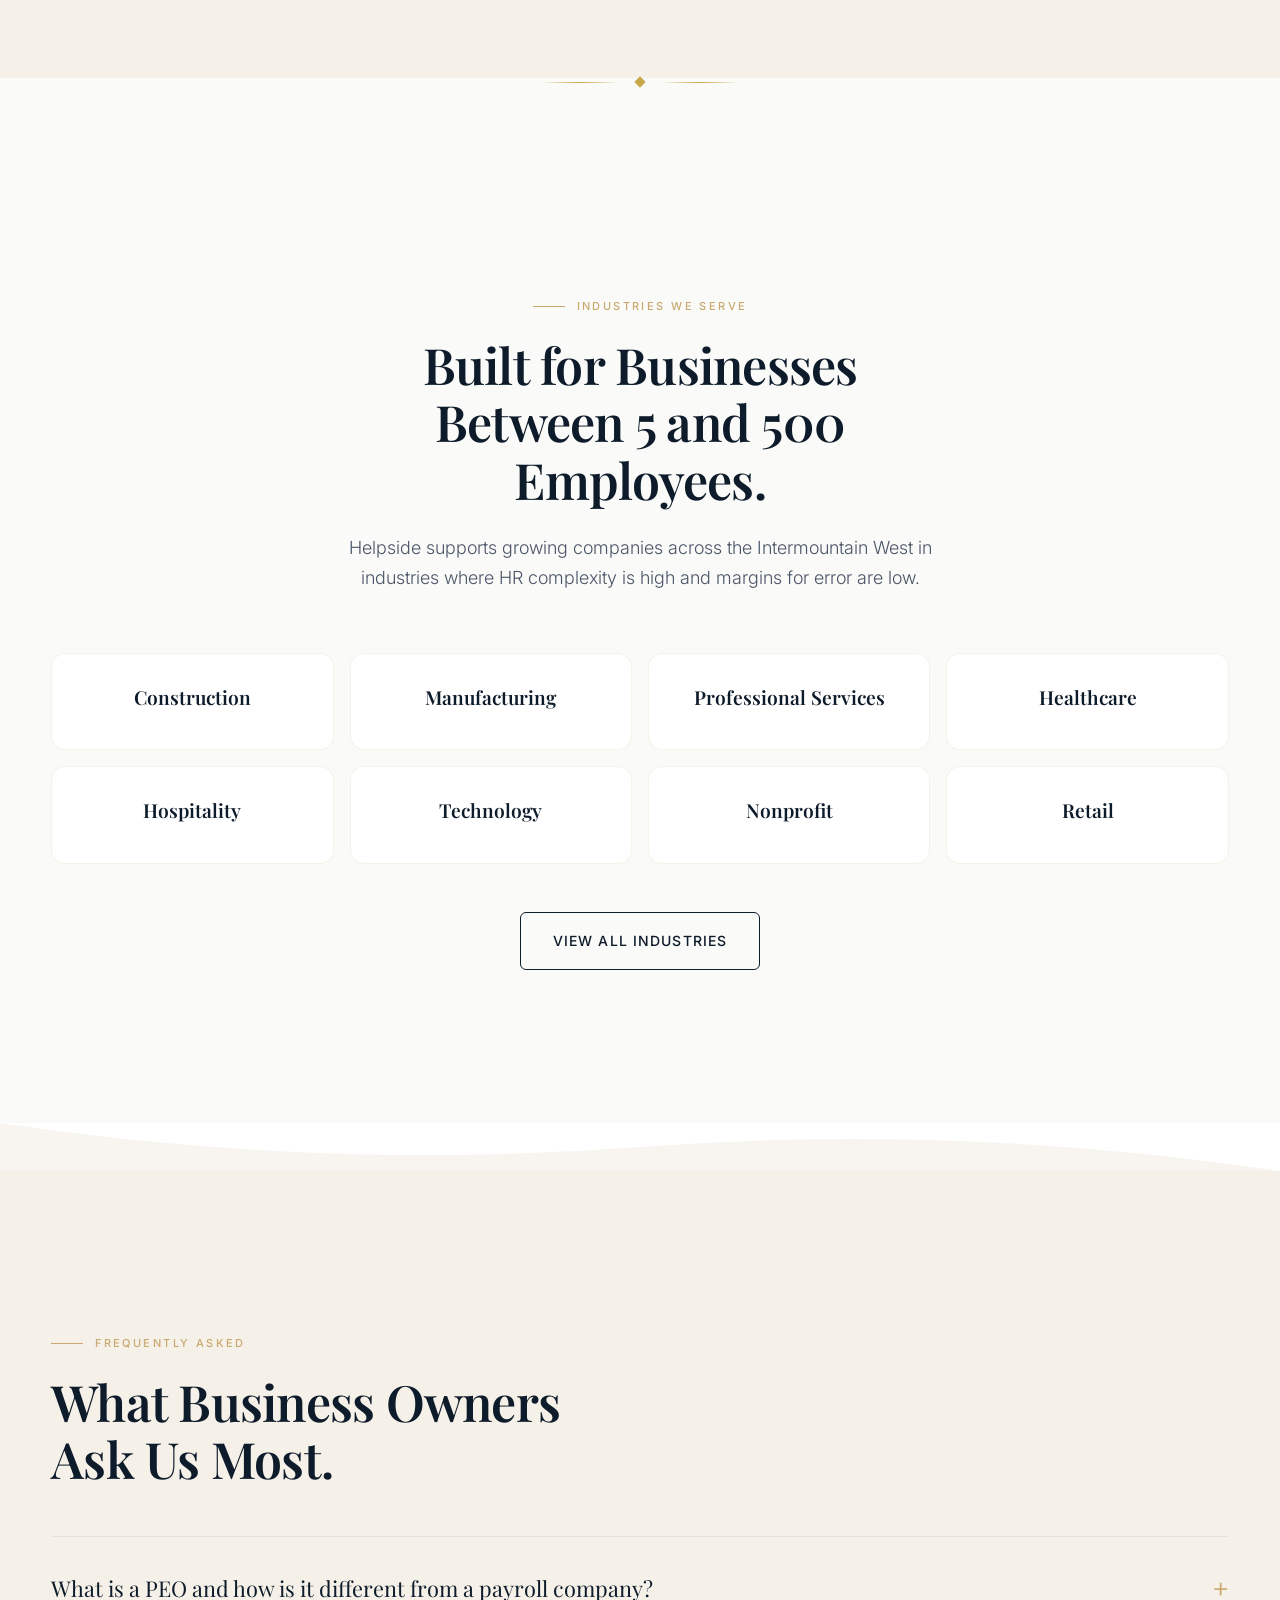
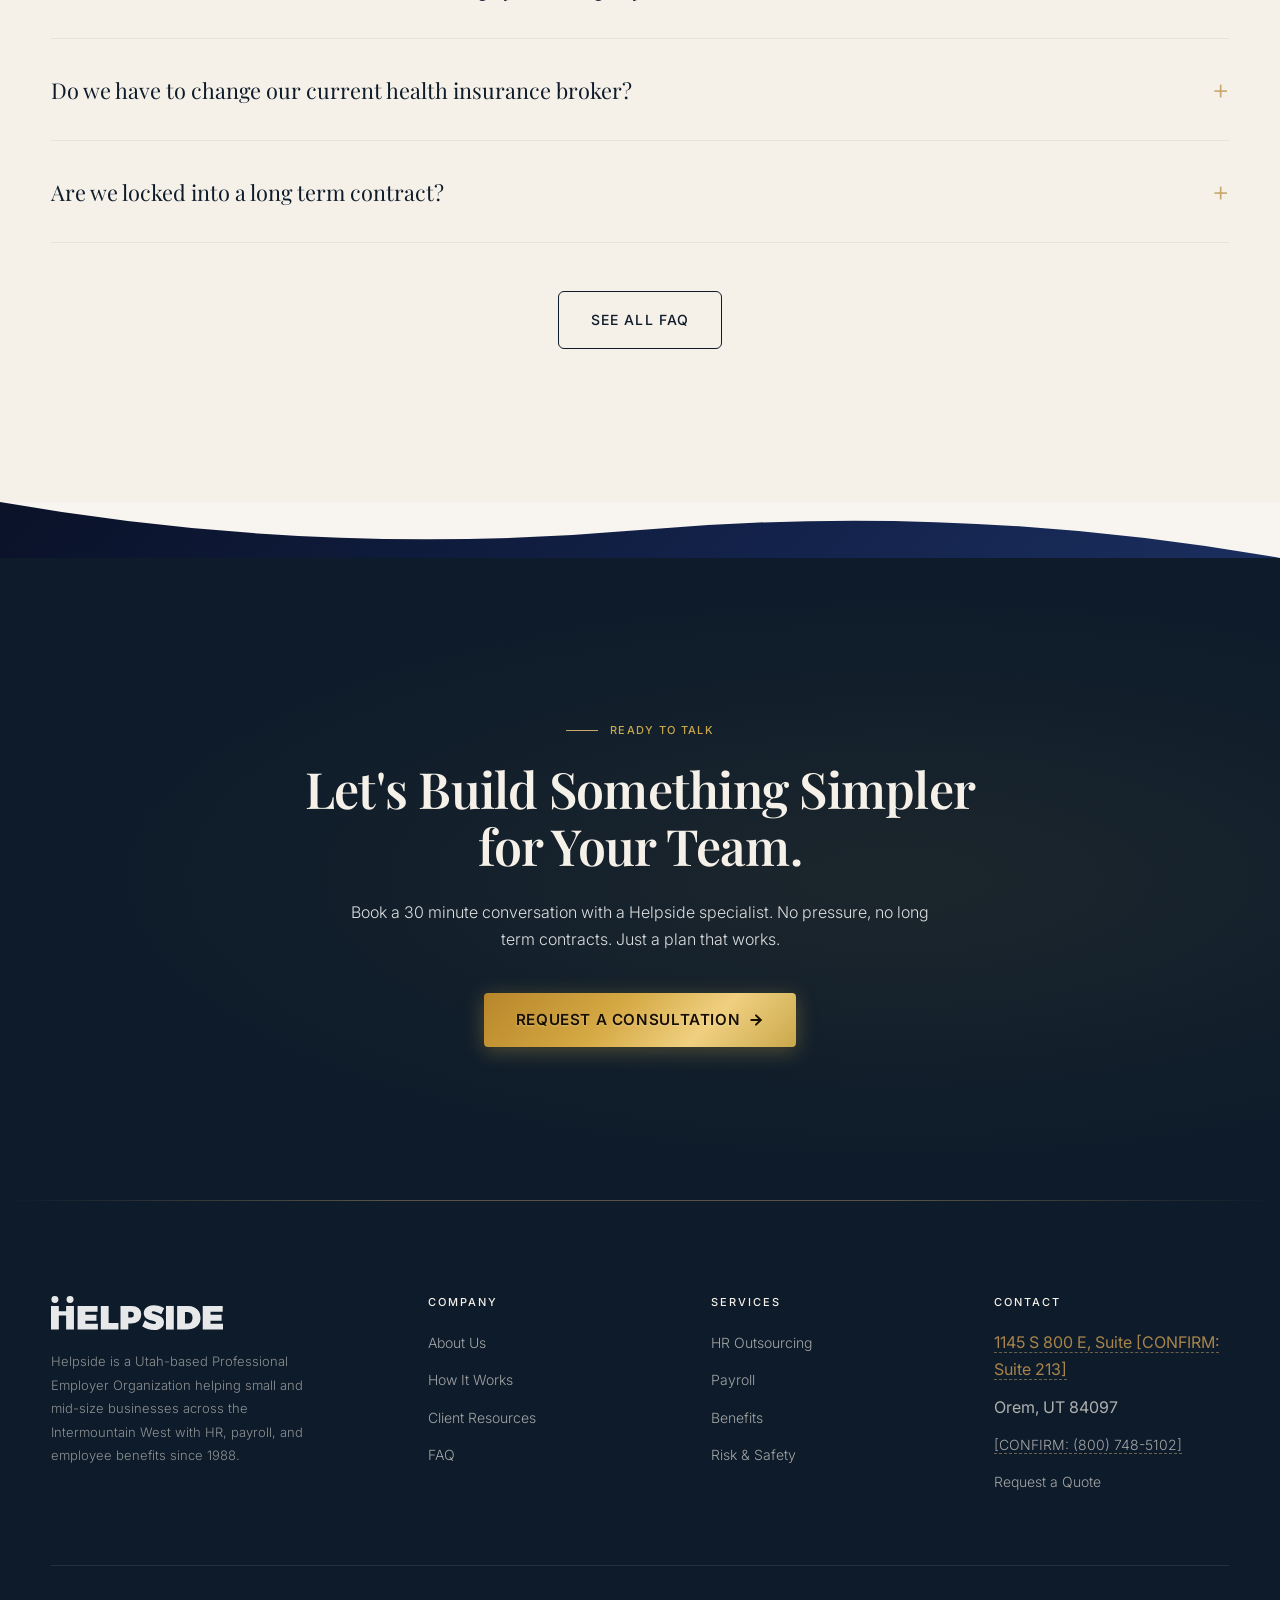
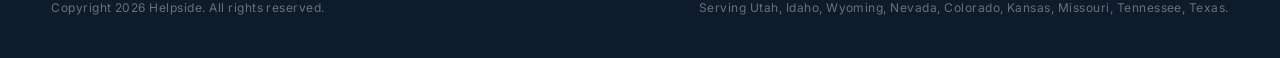
==== commit e813c54c: "OEDIT: make the website look more premium all around. Extra detail" ====
--- a/index.html
+++ b/index.html
@@ -15,8 +15,191 @@
 <link rel="icon" type="image/svg+xml" href="assets/helpside-logo.svg">
 <link rel="preconnect" href="https://fonts.googleapis.com">
 <link rel="preconnect" href="https://fonts.gstatic.com" crossorigin>
-<link href="https://fonts.googleapis.com/css2?family=Archivo+Black&family=Hind:wght@300;400;500;600&display=swap" rel="stylesheet">
+<link href="https://fonts.googleapis.com/css2?family=Archivo+Black&family=Hind:wght@300;400;500;600&family=Playfair+Display:ital,wght@0,400;0,600;0,700;1,400;1,600&family=Inter:wght@300;400;500;600&display=swap" rel="stylesheet">
 <link rel="stylesheet" href="css/base.css">
+<style>
+  /* ── Premium overlay & hero enhancements ── */
+  .hero {
+    position: relative;
+    overflow: hidden;
+  }
+  .hero-overlay {
+    position: absolute;
+    inset: 0;
+    background: linear-gradient(
+      135deg,
+      rgba(10, 18, 40, 0.82) 0%,
+      rgba(10, 18, 40, 0.60) 50%,
+      rgba(10, 18, 40, 0.25) 100%
+    );
+    z-index: 1;
+    pointer-events: none;
+  }
+  .hero__scrim {
+    display: none; /* replaced by hero-overlay */
+  }
+  .hero__content {
+    position: relative;
+    z-index: 2;
+  }
+
+  /* ── Playfair headline ── */
+  .hero__content h1 {
+    font-family: 'Playfair Display', Georgia, serif;
+    font-weight: 700;
+    letter-spacing: -0.01em;
+    line-height: 1.15;
+  }
+
+  /* ── Gold accent line ── */
+  .hero-accent-line {
+    display: block;
+    width: 0;
+    height: 3px;
+    background: linear-gradient(90deg, #C9A84C 0%, #F0D080 50%, #C9A84C 100%);
+    border-radius: 2px;
+    margin: 20px 0 28px;
+    animation: expandAccent 1.1s cubic-bezier(0.4, 0, 0.2, 1) 0.5s forwards;
+  }
+  @keyframes expandAccent {
+    from { width: 0; opacity: 0; }
+    to   { width: 88px; opacity: 1; }
+  }
+
+  /* ── Premium gold CTA button ── */
+  .btn-gold {
+    display: inline-flex;
+    align-items: center;
+    gap: 8px;
+    padding: 14px 32px;
+    background: linear-gradient(135deg, #B8862A 0%, #D4A843 40%, #F0D080 70%, #C9A84C 100%);
+    color: #1a1000 !important;
+    font-family: 'Inter', sans-serif;
+    font-weight: 600;
+    font-size: 0.95rem;
+    letter-spacing: 0.04em;
+    text-transform: uppercase;
+    border-radius: 4px;
+    border: none;
+    text-decoration: none;
+    box-shadow: 0 4px 20px rgba(201, 168, 76, 0.35), 0 1px 4px rgba(0,0,0,0.18);
+    transition: transform 0.22s ease, box-shadow 0.22s ease, filter 0.22s ease;
+    cursor: pointer;
+  }
+  .btn-gold:hover,
+  .btn-gold:focus-visible {
+    transform: translateY(-2px);
+    box-shadow: 0 8px 30px rgba(201, 168, 76, 0.50), 0 2px 8px rgba(0,0,0,0.20);
+    filter: brightness(1.07);
+  }
+  .btn-gold:active {
+    transform: translateY(0);
+    box-shadow: 0 2px 10px rgba(201, 168, 76, 0.30);
+  }
+
+  /* ── Section divider SVG wave ── */
+  .section-divider {
+    display: block;
+    width: 100%;
+    overflow: hidden;
+    line-height: 0;
+    margin: 0;
+    padding: 0;
+  }
+  .section-divider svg {
+    display: block;
+    width: 100%;
+  }
+  .section-divider--cream {
+    background: #fff; /* below is cream */
+  }
+  .section-divider--white {
+    background: #f8f5f0; /* cream; below is white */
+  }
+
+  /* ── Elegant ruled divider ── */
+  .ruled-divider {
+    display: flex;
+    align-items: center;
+    gap: 16px;
+    max-width: 200px;
+    margin: 0 auto 48px;
+  }
+  .ruled-divider::before,
+  .ruled-divider::after {
+    content: '';
+    flex: 1;
+    height: 1px;
+    background: linear-gradient(90deg, transparent, #C9A84C, transparent);
+  }
+  .ruled-divider__diamond {
+    width: 8px;
+    height: 8px;
+    background: #C9A84C;
+    transform: rotate(45deg);
+    flex-shrink: 0;
+  }
+
+  /* ── data-animate fade-in ── */
+  [data-animate] {
+    opacity: 0;
+    transform: translateY(24px);
+    transition: opacity 0.65s cubic-bezier(0.4, 0, 0.2, 1),
+                transform 0.65s cubic-bezier(0.4, 0, 0.2, 1);
+  }
+  [data-animate].is-visible {
+    opacity: 1;
+    transform: translateY(0);
+  }
+  [data-animate][data-delay="100"] { transition-delay: 0.10s; }
+  [data-animate][data-delay="200"] { transition-delay: 0.20s; }
+  [data-animate][data-delay="300"] { transition-delay: 0.30s; }
+  [data-animate][data-delay="400"] { transition-delay: 0.40s; }
+  [data-animate][data-delay="500"] { transition-delay: 0.50s; }
+  [data-animate][data-delay="600"] { transition-delay: 0.60s; }
+  [data-animate][data-delay="700"] { transition-delay: 0.70s; }
+  [data-animate][data-delay="800"] { transition-delay: 0.80s; }
+
+  /* ── Section headings — Playfair ── */
+  h2 {
+    font-family: 'Playfair Display', Georgia, serif;
+  }
+  .band-navy h2 {
+    font-family: 'Playfair Display', Georgia, serif;
+  }
+
+  /* ── Card hover lift ── */
+  .card {
+    transition: transform 0.28s cubic-bezier(0.4,0,0.2,1),
+                box-shadow 0.28s cubic-bezier(0.4,0,0.2,1);
+  }
+  .card:hover {
+    transform: translateY(-4px);
+    box-shadow: 0 12px 36px rgba(10,18,40,0.13);
+  }
+
+  /* ── Proof strip subtle shimmer ── */
+  .proof-stat__num {
+    background: linear-gradient(135deg, #1a2a4a 0%, #2a4a7a 100%);
+    -webkit-background-clip: text;
+    -webkit-text-fill-color: transparent;
+    background-clip: text;
+  }
+
+  /* ── CTA section premium ── */
+  .band-navy {
+    background: linear-gradient(135deg, #0a1228 0%, #13224a 60%, #1a2e5e 100%);
+    position: relative;
+    overflow: hidden;
+  }
+  .band-navy::before {
+    content: '';
+    position: absolute;
+    inset: 0;
+    background: radial-gradient(ellipse at 70% 50%, rgba(201,168,76,0.08) 0%, transparent 65%);
+    pointer-events: none;
+  }
+</style>
 <script type="application/ld+json">
 {
   "@context": "https://schema.org",
@@ -81,52 +264,68 @@
 
 <section class="hero">
   <div class="hero__photo"><img src="assets/photos/photo-01-specialist-desk.jpg" alt="A Helpside specialist reviewing employee paperwork at a desk."></div>
+  <!-- Rich dark overlay for depth and sophistication -->
+  <div class="hero-overlay" aria-hidden="true"></div>
   <div class="hero__scrim"></div>
   <div class="container hero__content">
-    <p class="eyebrow" style="color: var(--orange);">Since 1988 • Trusted PEO Partner</p>
-    <h1>Payroll, Benefits and HR — Handled, So You Can Get Back to Work</h1>
-    <p>Helpside is a full service Professional Employer Organization delivering HR outsourcing, payroll administration, and employee benefits to small and mid-size businesses across the Intermountain West. Local team. Real people. No long term contracts.</p>
+    <p class="eyebrow" style="color: #C9A84C; letter-spacing: 0.12em;">Since 1988 &nbsp;·&nbsp; Trusted PEO Partner</p>
+    <h1 style="font-family:'Playfair Display',Georgia,serif; font-weight:700;">Payroll, Benefits and HR — Handled, So You Can Get Back to Work</h1>
+    <!-- Animated gold accent line -->
+    <span class="hero-accent-line" aria-hidden="true"></span>
+    <p style="font-family:'Inter',sans-serif; font-weight:300; font-size:1.1rem; line-height:1.7;">Helpside is a full service Professional Employer Organization delivering HR outsourcing, payroll administration, and employee benefits to small and mid-size businesses across the Intermountain West. Local team. Real people. No long term contracts.</p>
     <div class="hero__ctas">
-      <a href="contact.html" class="btn btn-primary">Request a Consultation <svg width="16" height="16" viewBox="0 0 24 24" fill="none" stroke="currentColor" stroke-width="3" stroke-linecap="round" stroke-linejoin="round"><line x1="5" y1="12" x2="19" y2="12"/><polyline points="12 5 19 12 12 19"/></svg></a>
+      <a href="contact.html" class="btn-gold">Request a Consultation <svg width="16" height="16" viewBox="0 0 24 24" fill="none" stroke="currentColor" stroke-width="3" stroke-linecap="round" stroke-linejoin="round"><line x1="5" y1="12" x2="19" y2="12"/><polyline points="12 5 19 12 12 19"/></svg></a>
       <a href="how-it-works.html" class="btn btn-ghost">See How It Works</a>
     </div>
   </div>
 </section>
 
+<!-- Elegant section divider -->
+<div class="section-divider section-divider--cream" aria-hidden="true">
+  <svg viewBox="0 0 1440 48" xmlns="http://www.w3.org/2000/svg" preserveAspectRatio="none" height="48">
+    <path d="M0,48 L0,24 Q360,0 720,24 Q1080,48 1440,24 L1440,48 Z" fill="#f8f5f0"/>
+  </svg>
+</div>
+
 <section class="proof-strip">
   <div class="container">
     <div class="proof-strip__grid">
-      <div class="proof-stat"><span class="proof-stat__num" data-count="35" data-suffix="+">35+</span><span class="proof-stat__label">Years in Business</span></div>
-      <div class="proof-stat"><span class="proof-stat__num" data-count="800" data-suffix="+">800+</span><span class="proof-stat__label">Businesses Supported</span></div>
-      <div class="proof-stat"><span class="proof-stat__num confirm-inline" data-unverified="true" data-count="20" data-suffix="%" title="Average savings claim needs client verification">20%</span><span class="proof-stat__label">Average Medical Premium Savings <span class="confirm-inline" data-unverified="true">[CONFIRM]</span></span></div>
-    </div>
-  </div>
-</section>
+      <div class="proof-stat" data-animate data-delay="100"><span class="proof-stat__num" data-count="35" data-suffix="+">35+</span><span class="proof-stat__label">Years in Business</span></div>
+      <div class="proof-stat" data-animate data-delay="250"><span class="proof-stat__num" data-count="800" data-suffix="+">800+</span><span class="proof-stat__label">Businesses Supported</span></div>
+      <div class="proof-stat" data-animate data-delay="400"><span class="proof-stat__num confirm-inline" data-unverified="true" data-count="20" data-suffix="%" title="Average savings claim needs client verification">20%</span><span class="proof-stat__label">Average Medical Premium Savings <span class="confirm-inline" data-unverified="true">[CONFIRM]</span></span></div>
+    </div>
+  </div>
+</section>
+
+<!-- Elegant ruled divider -->
+<div class="container" aria-hidden="true">
+  <div class="ruled-divider"><div class="ruled-divider__diamond"></div></div>
+</div>
 
 <section class="band">
   <div class="container">
-    <div class="reveal">
+    <div class="reveal" data-animate>
       <p class="eyebrow">Three Ways We Help</p>
-      <h2 style="max-width: 20ch;">Everything Your People Need. Delivered as One Simple Service.</h2>
+      <h2 style="max-width: 20ch; font-family:'Playfair Display',Georgia,serif;">Everything Your People Need. Delivered as One Simple Service.</h2>
       <p class="lede">Instead of managing multiple vendors, an HR software stack, and a benefits broker on your own, Helpside brings it all under one team with one point of contact.</p>
     </div>
 
     <div class="grid grid-3" style="margin-top: 72px;">
-      <div class="card reveal">
+      <div class="card reveal" data-animate data-delay="100">
         <div class="card__icon"><svg width="28" height="28" viewBox="0 0 24 24" fill="none" stroke="currentColor" stroke-width="2" stroke-linecap="round" stroke-linejoin="round"><path d="M17 21v-2a4 4 0 0 0-4-4H5a4 4 0 0 0-4 4v2"/><circle cx="9" cy="7" r="4"/><path d="M23 21v-2a4 4 0 0 0-3-3.87"/><path d="M16 3.13a4 4 0 0 1 0 7.75"/></svg></div>
-        <h3>HR Outsourcing</h3>
+        <h3 style="font-family:'Playfair Display',Georgia,serif;">HR Outsourcing</h3>
         <p>Employee handbooks, compliance guidance, onboarding, terminations, investigations, training. Your dedicated HR partner handles the hard conversations so you don't have to.</p>
         <a href="services.html#hr" class="card__link">Learn more <svg width="16" height="16" viewBox="0 0 24 24" fill="none" stroke="currentColor" stroke-width="3" stroke-linecap="round" stroke-linejoin="round"><line x1="5" y1="12" x2="19" y2="12"/><polyline points="12 5 19 12 12 19"/></svg></a>
       </div>
-      <div class="card reveal">
+      <div class="card reveal" data-animate data-delay="250">
         <div class="card__icon"><svg width="28" height="28" viewBox="0 0 24 24" fill="none" stroke="currentColor" stroke-width="2" stroke-linecap="round" stroke-linejoin="round"><line x1="12" y1="1" x2="12" y2="23"/><path d="M17 5H9.5a3.5 3.5 0 0 0 0 7h5a3.5 3.5 0 0 1 0 7H6"/></svg></div>
-        <h3>Payroll Administration</h3>
+        <h3 style="font-family:'Playfair Display',Georgia,serif;">Payroll Administration</h3>
         <p>Full service payroll processing, tax filings, garnishments, direct deposit, and year end W-2s. Fast, accurate, and always on time.</p>
         <a href="services.html#payroll" class="card__link">Learn more <svg width="16" height="16" viewBox="0 0 24 24" fill="none" stroke="currentColor" stroke-width="3" stroke-linecap="round" stroke-linejoin="round"><line x1="5" y1="12" x2="19" y2="12"/><polyline points="12 5 19 12 12 19"/></svg></a>
       </div>
-      <div class="card reveal">
+      <div class="card reveal" data-animate data-delay="400">
         <div class="card__icon"><svg width="28" height="28" viewBox="0 0 24 24" fill="none" stroke="currentColor" stroke-width="2" stroke-linecap="round" stroke-linejoin="round"><path d="M20.84 4.61a5.5 5.5 0 0 0-7.78 0L12 5.67l-1.06-1.06a5.5 5.5 0 0 0-7.78 7.78l1.06 1.06L12 21.23l7.78-7.78 1.06-1.06a5.5 5.5 0 0 0 0-7.78z"/></svg></div>
-        <h3>Employee Benefits</h3>
+        <h3 style="font-family:'Playfair Display',Georgia,serif;">Employee Benefits</h3>
         <p>Master medical, dental, vision, and 401(k) plans with the buying power of hundreds of businesses. Better plans, lower rates, less volatility.</p>
         <a href="services.html#benefits" class="card__link">Learn more <svg width="16" height="16" viewBox="0 0 24 24" fill="none" stroke="currentColor" stroke-width="3" stroke-linecap="round" stroke-linejoin="round"><line x1="5" y1="12" x2="19" y2="12"/><polyline points="12 5 19 12 12 19"/></svg></a>
       </div>
@@ -134,12 +333,19 @@
   </div>
 </section>
 
+<!-- Section divider: white → cream -->
+<div class="section-divider section-divider--white" aria-hidden="true">
+  <svg viewBox="0 0 1440 48" xmlns="http://www.w3.org/2000/svg" preserveAspectRatio="none" height="48">
+    <path d="M0,0 Q360,48 720,24 Q1080,0 1440,48 L1440,0 Z" fill="#ffffff"/>
+  </svg>
+</div>
+
 <section class="band band-cream">
   <div class="container">
     <div class="split">
-      <div class="split__body reveal">
+      <div class="split__body reveal" data-animate>
         <p class="eyebrow">The Helpside Difference</p>
-        <h2>You Get a Team of Specialists. Not a Call Center.</h2>
+        <h2 style="font-family:'Playfair Display',Georgia,serif;">You Get a Team of Specialists. Not a Call Center.</h2>
         <p class="lede">Every Helpside client is assigned a named HR consultant, a payroll specialist, and a benefits advisor. Real people who know your business, based in the same time zone.</p>
         <ul style="list-style: none; padding: 0; margin: 32px 0 40px;">
           <li style="display:flex;gap:12px;align-items:baseline;margin-bottom:14px;"><span style="color:var(--orange);"><svg width="20" height="20" viewBox="0 0 24 24" fill="none" stroke="currentColor" stroke-width="3" stroke-linecap="round" stroke-linejoin="round"><polyline points="20 6 9 17 4 12"/></svg></span> Broker friendly. Keep your current broker if you have one.</li>
@@ -149,21 +355,28 @@
         </ul>
         <a href="about.html" class="btn btn-secondary">About Helpside</a>
       </div>
-      <div class="split__media reveal">
+      <div class="split__media reveal" data-animate data-delay="200">
         <img src="assets/photos/photo-02-consultation.jpg" alt="A Helpside consultant meeting with a client to review HR strategy.">
       </div>
     </div>
   </div>
 </section>
 
+<!-- Section divider: cream → white -->
+<div class="section-divider section-divider--cream" aria-hidden="true">
+  <svg viewBox="0 0 1440 48" xmlns="http://www.w3.org/2000/svg" preserveAspectRatio="none" height="48">
+    <path d="M0,48 L0,24 Q360,0 720,24 Q1080,48 1440,24 L1440,48 Z" fill="#f8f5f0"/>
+  </svg>
+</div>
+
 <section class="band">
   <div class="container">
-    <div class="reveal" style="max-width: 60ch; margin-bottom: 24px;">
+    <div class="reveal" data-animate style="max-width: 60ch; margin-bottom: 24px;">
       <p class="eyebrow">Inside Helpside</p>
-      <h2>Real Teams. Real Offices. Real Results.</h2>
-    </div>
-  </div>
-  <div class="slideshow reveal" aria-roledescription="carousel" aria-label="Helpside photo gallery">
+      <h2 style="font-family:'Playfair Display',Georgia,serif;">Real Teams. Real Offices. Real Results.</h2>
+    </div>
+  </div>
+  <div class="slideshow reveal" data-animate aria-roledescription="carousel" aria-label="Helpside photo gallery">
     <div class="slideshow__track" id="slideshow-track">
       <div class="slideshow__slide"><img src="assets/photos/photo-01-specialist-desk.jpg" alt="Helpside HR specialist at her desk reviewing payroll reports."></div>
       <div class="slideshow__slide"><img src="assets/photos/photo-02-consultation.jpg" alt="Helpside consultant meeting with a small business owner."></div>
@@ -178,37 +391,49 @@
   </div>
 </section>
 
+<!-- Section divider -->
+<div class="section-divider section-divider--white" aria-hidden="true">
+  <svg viewBox="0 0 1440 48" xmlns="http://www.w3.org/2000/svg" preserveAspectRatio="none" height="48">
+    <path d="M0,0 Q360,48 720,24 Q1080,0 1440,48 L1440,0 Z" fill="#ffffff"/>
+  </svg>
+</div>
+
 <section class="band band-cream">
   <div class="container">
-    <div class="reveal" style="max-width: 60ch; margin-bottom: 40px;">
+    <div class="reveal" data-animate style="max-width: 60ch; margin-bottom: 48px;">
       <p class="eyebrow">Meet Helpside</p>
-      <h2>See How We Simplify Employment For Growing Businesses.</h2>
+      <h2 style="font-family:'Playfair Display',Georgia,serif;">See How We Simplify Employment For Growing Businesses.</h2>
       <p class="lede">A short overview of how Helpside becomes your team's HR, payroll, and benefits partner.</p>
     </div>
   </div>
-  <div class="video-block">
+  <div class="video-block" data-animate>
     <div class="video-block__frame" data-missing-asset="video" aria-label="Client video coming soon">
       <p><strong>Client video coming soon.</strong>Helpside will supply a 60 to 90 second overview video. Upload a file or share a YouTube link and it drops in here.</p>
     </div>
   </div>
 </section>
 
+<!-- Elegant ruled divider -->
+<div class="container" aria-hidden="true">
+  <div class="ruled-divider"><div class="ruled-divider__diamond"></div></div>
+</div>
+
 <section class="band">
   <div class="container">
-    <div class="reveal" style="text-align:center;max-width: 60ch; margin: 0 auto 60px;">
+    <div class="reveal" data-animate style="text-align:center;max-width: 60ch; margin: 0 auto 60px;">
       <p class="eyebrow" style="justify-content:center;">Industries We Serve</p>
-      <h2>Built for Businesses Between 5 and 500 Employees.</h2>
+      <h2 style="font-family:'Playfair Display',Georgia,serif;">Built for Businesses Between 5 and 500 Employees.</h2>
       <p class="lede" style="margin: 0 auto;">Helpside supports growing companies across the Intermountain West in industries where HR complexity is high and margins for error are low.</p>
     </div>
     <div class="grid grid-4" style="gap: 16px;">
-      <div class="card reveal" style="text-align:center; padding: 32px 20px;"><h4>Construction</h4></div>
-      <div class="card reveal" style="text-align:center; padding: 32px 20px;"><h4>Manufacturing</h4></div>
-      <div class="card reveal" style="text-align:center; padding: 32px 20px;"><h4>Professional Services</h4></div>
-      <div class="card reveal" style="text-align:center; padding: 32px 20px;"><h4>Healthcare</h4></div>
-      <div class="card reveal" style="text-align:center; padding: 32px 20px;"><h4>Hospitality</h4></div>
-      <div class="card reveal" style="text-align:center; padding: 32px 20px;"><h4>Technology</h4></div>
-      <div class="card reveal" style="text-align:center; padding: 32px 20px;"><h4>Nonprofit</h4></div>
-      <div class="card reveal" style="text-align:center; padding: 32px 20px;"><h4>Retail</h4></div>
+      <div class="card reveal" data-animate data-delay="100" style="text-align:center; padding: 32px 20px;"><h4 style="font-family:'Playfair Display',Georgia,serif;">Construction</h4></div>
+      <div class="card reveal" data-animate data-delay="200" style="text-align:center; padding: 32px 20px;"><h4 style="font-family:'Playfair Display',Georgia,serif;">Manufacturing</h4></div>
+      <div class="card reveal" data-animate data-delay="300" style="text-align:center; padding: 32px 20px;"><h4 style="font-family:'Playfair Display',Georgia,serif;">Professional Services</h4></div>
+      <div class="card reveal" data-animate data-delay="400" style="text-align:center; padding: 32px 20px;"><h4 style="font-family:'Playfair Display',Georgia,serif;">Healthcare</h4></div>
+      <div class="card reveal" data-animate data-delay="100" style="text-align:center; padding: 32px 20px;"><h4 style="font-family:'Playfair Display',Georgia,serif;">Hospitality</h4></div>
+      <div class="card reveal" data-animate data-delay="200" style="text-align:center; padding: 32px 20px;"><h4 style="font-family:'Playfair Display',Georgia,serif;">Technology</h4></div>
+      <div class="card reveal" data-animate data-delay="300" style="text-align:center; padding: 32px 20px;"><h4 style="font-family:'Playfair Display',Georgia,serif;">Nonprofit</h4></div>
+      <div class="card reveal" data-animate data-delay="400" style="text-align:center; padding: 32px 20px;"><h4 style="font-family:'Playfair Display',Georgia,serif;">Retail</h4></div>
     </div>
     <div style="text-align:center; margin-top: 48px;">
       <a href="industries.html" class="btn btn-secondary">View All Industries</a>
@@ -216,13 +441,20 @@
   </div>
 </section>
 
+<!-- Section divider -->
+<div class="section-divider section-divider--white" aria-hidden="true">
+  <svg viewBox="0 0 1440 48" xmlns="http://www.w3.org/2000/svg" preserveAspectRatio="none" height="48">
+    <path d="M0,0 Q360,48 720,24 Q1080,0 1440,48 L1440,0 Z" fill="#ffffff"/>
+  </svg>
+</div>
+
 <section class="band band-cream">
   <div class="container">
-    <div class="reveal" style="max-width: 60ch; margin-bottom: 48px;">
+    <div class="reveal" data-animate style="max-width: 60ch; margin-bottom: 48px;">
       <p class="eyebrow">Frequently Asked</p>
-      <h2>What Business Owners Ask Us Most.</h2>
-    </div>
-    <div class="reveal">
+      <h2 style="font-family:'Playfair Display',Georgia,serif;">What Business Owners Ask Us Most.</h2>
+    </div>
+    <div class="reveal" data-animate>
       <details class="faq-item">
         <summary>What is a PEO and how is it different from a payroll company?</summary>
         <p>A Professional Employer Organization enters a co-employment relationship with your business. Helpside handles HR administration, payroll, benefits, and workers compensation under our federal tax ID, while you retain full control of daily operations, hiring, and firing. A payroll company only cuts checks. A PEO manages the whole employment lifecycle.</p>
@@ -242,12 +474,19 @@
   </div>
 </section>
 
+<!-- Section divider: cream → navy -->
+<div class="section-divider" style="background: linear-gradient(135deg, #0a1228 0%, #13224a 60%, #1a2e5e 100%);" aria-hidden="true">
+  <svg viewBox="0 0 1440 56" xmlns="http://www.w3.org/2000/svg" preserveAspectRatio="none" height="56">
+    <path d="M0,0 Q360,56 720,28 Q1080,0 1440,56 L1440,0 Z" fill="#f8f5f0"/>
+  </svg>
+</div>
+
 <section class="band band-navy">
-  <div class="container" style="text-align:center;">
-    <p class="eyebrow" style="justify-content:center;">Ready to Talk</p>
-    <h2 style="max-width: 22ch; margin: 0 auto 24px;">Let's Build Something Simpler for Your Team.</h2>
-    <p style="max-width: 60ch; margin: 0 auto 40px; color: rgba(255,255,255,0.85);">Book a 30 minute conversation with a Helpside specialist. No pressure, no long term contracts. Just a plan that works.</p>
-    <a href="contact.html" class="btn btn-primary">Request a Consultation</a>
+  <div class="container" style="text-align:center; position:relative; z-index:1;">
+    <p class="eyebrow" style="justify-content:center; color:#C9A84C; letter-spacing:0.12em;">Ready to Talk</p>
+    <h2 style="max-width: 22ch; margin: 0 auto 24px; font-family:'Playfair Display',Georgia,serif;">Let's Build Something Simpler for Your Team.</h2>
+    <p style="max-width: 60ch; margin: 0 auto 40px; color: rgba(255,255,255,0.85); font-family:'Inter',sans-serif; font-weight:300;">Book a 30 minute conversation with a Helpside specialist. No pressure, no long term contracts. Just a plan that works.</p>
+    <a href="contact.html" class="btn-gold">Request a Consultation <svg width="16" height="16" viewBox="0 0 24 24" fill="none" stroke="currentColor" stroke-width="3" stroke-linecap="round" stroke-linejoin="round"><line x1="5" y1="12" x2="19" y2="12"/><polyline points="12 5 19 12 12 19"/></svg></a>
   </div>
 </section>
 
@@ -321,5 +560,26 @@
 </div>
 
 <script src="js/site.js" defer></script>
+<script>
+  // Intersection Observer for data-animate elements
+  (function() {
+    var els = document.querySelectorAll('[data-animate]');
+    if (!els.length) return;
+    var prefersReduced = window.matchMedia('(prefers-reduced-motion: reduce)').matches;
+    if (prefersReduced) {
+      els.forEach(function(el) { el.classList.add('is-visible'); });
+      return;
+    }
+    var observer = new IntersectionObserver(function(entries) {
+      entries.forEach(function(entry) {
+        if (entry.isIntersecting) {
+          entry.target.classList.add('is-visible');
+          observer.unobserve(entry.target);
+        }
+      });
+    }, { threshold: 0.12, rootMargin: '0px 0px -40px 0px' });
+    els.forEach(function(el) { observer.observe(el); });
+  })();
+</script>
 </body>
 </html>
--- a/css/base.css
+++ b/css/base.css
@@ -1,30 +1,51 @@
 /* Helpside v2 - Story Scroll, motion 5, bold_impact typography */
 /* Palette source of truth: client-approved customColors (approved 2026-08-26T19:20:41Z) */
-/* #ffffff white, #dad0ec lavender, #095f9e blue, #07163d navy. Orange added from logo pixels as tertiary accent, pending client confirmation. */
+/* Premium upgrade: Elegant/sophisticated with rich tones, subtle animations, smooth transitions */
+/* Fonts: Playfair Display (headings), Inter (body) */
+
+@import url('https://fonts.googleapis.com/css2?family=Playfair+Display:ital,wght@0,400;0,500;0,600;0,700;1,400;1,600&family=Inter:wght@300;400;500;600&family=Lato:wght@300;400;700&display=swap');
+
 :root {
-  --white: #FFFFFF;
+  /* Premium color palette */
+  --white: #FAFAF8;
+  --pure-white: #FFFFFF;
+  --ivory: #F5F0E8;
+  --champagne: #C9A96E;
+  --champagne-light: #E8D5B0;
+  --champagne-dark: #A8844A;
+  --deep-navy: #0D1B2A;
+  --navy: #0D1B2A;
+  --charcoal: #2C2C2C;
+  --cream: #F5F0E8;
+
+  /* Legacy palette aliases (kept for compatibility) */
   --lavender: #DAD0EC;
   --lavender-soft: #EFE9F7;
-  --blue: #095F9E;
-  --navy: #07163D;
-  --orange: #F36017;
-  --ink-700: #1E2A54;
-  --ink-500: #4A5578;
-  --ink-300: #7A8299;
-  --line: #E6E9F2;
-  --wash: #DAD0EC;
-  --cream: #FBFAF8;
-  --shadow-soft: 0 12px 40px rgba(7, 22, 61, 0.08);
-  --shadow-strong: 0 24px 60px rgba(7, 22, 61, 0.16);
+  --blue: #1A3A5C;
+  --orange: #C9A96E;
+
+  /* Ink scale */
+  --ink-700: #1E2A3A;
+  --ink-500: #4A5568;
+  --ink-300: #8A9AAA;
+  --line: #E8E4DC;
+  --wash: #EDE8E0;
+
+  /* Shadows — richer, more premium */
+  --shadow-soft: 0 8px 32px rgba(13, 27, 42, 0.08), 0 2px 8px rgba(13, 27, 42, 0.04);
+  --shadow-strong: 0 20px 60px rgba(13, 27, 42, 0.18), 0 8px 24px rgba(13, 27, 42, 0.10);
+  --shadow-gold: 0 8px 32px rgba(201, 169, 110, 0.25);
+
   --radius: 6px;
   --radius-lg: 14px;
   --container: 1280px;
   --gutter: clamp(20px, 4vw, 56px);
   --band: clamp(80px, 12vw, 160px);
   --easing: cubic-bezier(0.2, 0.65, 0.2, 1);
-}
-
-/* A11Y toolbar dynamic classes */
+  --easing-premium: cubic-bezier(0.25, 0.46, 0.45, 0.94);
+}
+
+/* ==================== A11Y TOOLBAR DYNAMIC CLASSES ==================== */
 html.a11y-large-text { font-size: 118%; }
 html.a11y-xl-text { font-size: 135%; }
 html.a11y-high-contrast { --ink-700: #000000; --navy: #000000; --line: #000000; }
@@ -35,7 +56,654 @@
   scroll-behavior: auto !important;
 }
 
-/* Slideshow */
+/* ==================== GLOBAL RESET & BASE ==================== */
+* { box-sizing: border-box; }
+html { scroll-behavior: smooth; }
+html, body { margin: 0; padding: 0; }
+
+body {
+  font-family: 'Inter', 'Lato', system-ui, -apple-system, Segoe UI, Roboto, sans-serif;
+  font-size: clamp(16px, 1.15vw, 18px);
+  line-height: 1.7;
+  color: var(--ink-700);
+  background: var(--white);
+  -webkit-font-smoothing: antialiased;
+  -moz-osx-font-smoothing: grayscale;
+}
+
+/* ==================== PREMIUM TYPOGRAPHY ==================== */
+h1, h2, h3, h4, h5 {
+  font-family: 'Playfair Display', Georgia, 'Times New Roman', serif;
+  color: var(--deep-navy);
+  letter-spacing: -0.01em;
+  line-height: 1.15;
+  margin: 0 0 0.5em;
+  font-weight: 600;
+}
+
+h1 { font-size: clamp(38px, 5.5vw, 68px); letter-spacing: -0.02em; line-height: 1.1; }
+h2 { font-size: clamp(30px, 4vw, 50px); letter-spacing: -0.015em; line-height: 1.15; }
+h3 { font-size: clamp(22px, 2.2vw, 30px); line-height: 1.25; letter-spacing: -0.01em; }
+h4 { font-size: clamp(18px, 1.5vw, 22px); letter-spacing: 0; }
+
+p { margin: 0 0 1em; }
+p.lede {
+  font-size: clamp(18px, 1.4vw, 21px);
+  line-height: 1.65;
+  color: var(--ink-500);
+  max-width: 62ch;
+  font-weight: 300;
+}
+
+/* ==================== PREMIUM LINKS ==================== */
+a {
+  color: var(--champagne-dark);
+  text-decoration: none;
+  transition: color 0.3s ease;
+  position: relative;
+}
+a:hover { color: var(--champagne); }
+
+/* Animated underline on non-button links */
+.text-link {
+  display: inline-block;
+  position: relative;
+  color: var(--champagne-dark);
+  font-weight: 500;
+}
+.text-link::after {
+  content: '';
+  position: absolute;
+  bottom: -2px;
+  left: 0;
+  width: 0;
+  height: 1px;
+  background: var(--champagne);
+  transition: width 0.35s var(--easing-premium);
+}
+.text-link:hover::after { width: 100%; }
+
+/* ==================== EYEBROW ==================== */
+.eyebrow {
+  display: inline-flex;
+  align-items: center;
+  gap: 12px;
+  font-family: 'Inter', sans-serif;
+  font-weight: 500;
+  font-size: 11px;
+  text-transform: uppercase;
+  letter-spacing: 0.22em;
+  color: var(--champagne);
+  margin: 0 0 20px;
+}
+.eyebrow::before {
+  content: "";
+  display: inline-block;
+  width: 32px;
+  height: 1px;
+  background: var(--champagne);
+}
+
+/* ==================== HERO OVERLAY ==================== */
+.hero-overlay {
+  position: absolute;
+  inset: 0;
+  background: linear-gradient(
+    135deg,
+    rgba(13, 27, 42, 0.85) 0%,
+    rgba(13, 27, 42, 0.65) 40%,
+    rgba(13, 27, 42, 0.30) 75%,
+    rgba(13, 27, 42, 0.10) 100%
+  );
+  z-index: 1;
+}
+
+/* ==================== CONTAINER ==================== */
+.container {
+  max-width: var(--container);
+  margin: 0 auto;
+  padding: 0 var(--gutter);
+}
+
+/* ==================== PREMIUM BUTTONS ==================== */
+.btn {
+  display: inline-flex;
+  align-items: center;
+  gap: 10px;
+  padding: 16px 32px;
+  font-family: 'Inter', sans-serif;
+  font-weight: 500;
+  font-size: 14px;
+  letter-spacing: 0.08em;
+  text-transform: uppercase;
+  border-radius: var(--radius);
+  border: 1px solid transparent;
+  cursor: pointer;
+  transition: all 0.3s ease;
+  text-decoration: none;
+  position: relative;
+  overflow: hidden;
+}
+
+.btn::before {
+  content: '';
+  position: absolute;
+  inset: 0;
+  opacity: 0;
+  transition: opacity 0.3s ease;
+}
+
+.btn-primary {
+  background: linear-gradient(135deg, var(--champagne) 0%, var(--champagne-dark) 100%);
+  color: var(--deep-navy);
+  border-color: transparent;
+  text-shadow: none;
+  box-shadow: 0 4px 16px rgba(201, 169, 110, 0.3);
+}
+.btn-primary::before {
+  background: linear-gradient(135deg, rgba(255,255,255,0.15) 0%, rgba(255,255,255,0) 100%);
+}
+.btn-primary:hover {
+  color: var(--deep-navy);
+  transform: translateY(-2px);
+  box-shadow: 0 8px 28px rgba(201, 169, 110, 0.45);
+}
+.btn-primary:hover::before { opacity: 1; }
+
+.btn-secondary {
+  background: transparent;
+  color: var(--deep-navy);
+  border-color: var(--deep-navy);
+}
+.btn-secondary:hover {
+  background: var(--deep-navy);
+  color: var(--ivory);
+  transform: translateY(-2px);
+}
+
+.btn-ghost {
+  background: transparent;
+  color: var(--ivory);
+  border-color: rgba(201, 169, 110, 0.5);
+}
+.btn-ghost:hover {
+  background: rgba(201, 169, 110, 0.12);
+  border-color: var(--champagne);
+  color: var(--champagne-light);
+  transform: translateY(-2px);
+}
+
+.btn-gold {
+  background: linear-gradient(135deg, var(--champagne-light) 0%, var(--champagne) 50%, var(--champagne-dark) 100%);
+  color: var(--deep-navy);
+  border-color: transparent;
+  font-weight: 600;
+  box-shadow: var(--shadow-gold);
+  text-shadow: 0 1px 2px rgba(255,255,255,0.3);
+}
+.btn-gold:hover {
+  transform: translateY(-3px);
+  box-shadow: 0 12px 40px rgba(201, 169, 110, 0.5);
+  color: var(--deep-navy);
+}
+
+/* ==================== NAV ==================== */
+.site-nav {
+  position: sticky;
+  top: 0;
+  z-index: 50;
+  background: rgba(245, 240, 232, 0.96);
+  backdrop-filter: blur(20px);
+  border-bottom: 1px solid rgba(201, 169, 110, 0.2);
+  transition: all 0.3s ease;
+}
+.site-nav.scrolled {
+  background: rgba(13, 27, 42, 0.97);
+  border-bottom-color: rgba(201, 169, 110, 0.15);
+}
+.site-nav.scrolled .site-nav__links a { color: rgba(245, 240, 232, 0.85); }
+.site-nav.scrolled .site-nav__links a:hover { color: var(--champagne); }
+.site-nav__inner {
+  max-width: var(--container);
+  margin: 0 auto;
+  padding: 18px var(--gutter);
+  display: flex;
+  align-items: center;
+  justify-content: space-between;
+  gap: 24px;
+}
+.site-nav__logo { display: flex; align-items: center; }
+.site-nav__logo img { height: 40px; width: auto; display: block; transition: opacity 0.3s ease; }
+.site-nav__logo img:hover { opacity: 0.85; }
+.site-nav__links {
+  display: flex;
+  align-items: center;
+  gap: 32px;
+  list-style: none;
+  padding: 0;
+  margin: 0;
+}
+.site-nav__links a {
+  color: var(--deep-navy);
+  font-family: 'Inter', sans-serif;
+  font-weight: 400;
+  font-size: 14px;
+  letter-spacing: 0.04em;
+  transition: color 0.3s ease;
+  position: relative;
+}
+.site-nav__links a::after {
+  content: '';
+  position: absolute;
+  bottom: -3px;
+  left: 0;
+  width: 0;
+  height: 1px;
+  background: var(--champagne);
+  transition: width 0.3s ease;
+}
+.site-nav__links a:hover { color: var(--champagne-dark); }
+.site-nav__links a:hover::after { width: 100%; }
+.site-nav__cta { padding: 12px 24px; font-size: 13px; }
+.nav-toggle { display: none; background: none; border: 0; cursor: pointer; padding: 8px; }
+.nav-toggle span {
+  display: block;
+  width: 24px;
+  height: 1px;
+  background: var(--deep-navy);
+  margin: 6px 0;
+  transition: transform 0.3s ease;
+}
+
+@media (max-width: 900px) {
+  .site-nav__links { display: none; }
+  .site-nav__inner.open .site-nav__links {
+    display: flex;
+    position: absolute;
+    top: 100%;
+    left: 0;
+    right: 0;
+    background: var(--ivory);
+    flex-direction: column;
+    align-items: stretch;
+    padding: 24px var(--gutter);
+    gap: 20px;
+    border-bottom: 1px solid var(--line);
+    box-shadow: var(--shadow-soft);
+  }
+  .nav-toggle { display: block; }
+  .site-nav__cta { display: none; }
+  .site-nav__inner.open .site-nav__cta { display: inline-flex; }
+}
+
+/* ==================== SKIP LINK ==================== */
+.skip-link {
+  position: absolute;
+  left: -9999px;
+  top: 8px;
+  padding: 8px 16px;
+  background: var(--deep-navy);
+  color: var(--ivory);
+  border-radius: var(--radius);
+  z-index: 100;
+  font-family: 'Inter', sans-serif;
+}
+.skip-link:focus { left: 8px; }
+
+/* ==================== SECTIONS / BANDS ==================== */
+.band { padding: var(--band) 0; }
+/* Alternating section backgrounds */
+.band:nth-of-type(even) { background: var(--ivory); }
+.band:nth-of-type(odd) { background: var(--white); }
+
+.band-cream { background: var(--ivory) !important; }
+.band-wash { background: var(--wash) !important; }
+.band-navy { background: var(--deep-navy) !important; color: var(--ivory); }
+.band-navy h1, .band-navy h2, .band-navy h3 { color: var(--ivory); }
+.band-navy p { color: rgba(245, 240, 232, 0.82); }
+.band-navy .eyebrow { color: var(--champagne); }
+
+/* ==================== HERO ==================== */
+.hero {
+  position: relative;
+  min-height: 92vh;
+  display: flex;
+  align-items: center;
+  overflow: hidden;
+  background: var(--deep-navy);
+}
+.hero__photo {
+  position: absolute;
+  inset: 0;
+  z-index: 0;
+  overflow: hidden;
+}
+.hero__photo img {
+  width: 100%;
+  height: 100%;
+  object-fit: cover;
+  display: block;
+  transform: scale(1.08);
+  will-change: transform;
+  filter: saturate(0.85) brightness(0.9);
+  transition: transform 0.1s linear;
+}
+.hero__scrim {
+  position: absolute;
+  inset: 0;
+  background: linear-gradient(
+    115deg,
+    rgba(13, 27, 42, 0.88) 0%,
+    rgba(13, 27, 42, 0.65) 45%,
+    rgba(13, 27, 42, 0.30) 75%,
+    rgba(13, 27, 42, 0.08) 100%
+  );
+  z-index: 1;
+}
+/* Gold accent line on hero */
+.hero__scrim::after {
+  content: '';
+  position: absolute;
+  left: 0;
+  bottom: 0;
+  width: 100%;
+  height: 1px;
+  background: linear-gradient(90deg, var(--champagne) 0%, rgba(201, 169, 110, 0) 60%);
+}
+.hero__content {
+  position: relative;
+  z-index: 2;
+  max-width: 780px;
+  padding: var(--band) 0;
+}
+.hero__content h1 {
+  color: var(--ivory);
+  margin-bottom: 24px;
+  font-weight: 700;
+  text-shadow: 0 2px 20px rgba(13, 27, 42, 0.3);
+}
+.hero__content p {
+  color: rgba(245, 240, 232, 0.90);
+  font-size: clamp(17px, 1.5vw, 20px);
+  max-width: 58ch;
+  margin-bottom: 40px;
+  font-weight: 300;
+  line-height: 1.75;
+}
+.hero__ctas { display: flex; gap: 16px; flex-wrap: wrap; }
+
+.hero-short {
+  min-height: auto;
+  padding: calc(var(--band) * 0.75) 0 calc(var(--band) * 0.5);
+  background: var(--deep-navy);
+  color: var(--ivory);
+  position: relative;
+  overflow: hidden;
+}
+.hero-short::before {
+  content: '';
+  position: absolute;
+  inset: 0;
+  background: linear-gradient(135deg, rgba(201, 169, 110, 0.06) 0%, transparent 60%);
+}
+.hero-short .container { position: relative; z-index: 2; }
+.hero-short h1 { color: var(--ivory); max-width: 20ch; }
+.hero-short p { color: rgba(245, 240, 232, 0.82); max-width: 60ch; font-weight: 300; }
+
+/* ==================== CHAPTER MARKERS ==================== */
+.chapter { position: relative; }
+.chapter-marker {
+  position: sticky;
+  top: 88px;
+  display: flex;
+  align-items: baseline;
+  gap: 24px;
+  padding: 40px 0 24px;
+  z-index: 5;
+  background: linear-gradient(180deg, var(--white) 70%, transparent);
+}
+.band-cream .chapter-marker { background: linear-gradient(180deg, var(--ivory) 70%, transparent); }
+.chapter-marker__num {
+  font-family: 'Playfair Display', serif;
+  font-style: italic;
+  font-size: clamp(60px, 8vw, 96px);
+  color: var(--champagne);
+  line-height: 1;
+  opacity: 0.7;
+}
+.chapter-marker__title {
+  font-family: 'Playfair Display', serif;
+  font-size: clamp(28px, 3.5vw, 44px);
+  color: var(--deep-navy);
+  line-height: 1.1;
+  margin: 0;
+}
+
+/* ==================== PREMIUM CARDS ==================== */
+.grid { display: grid; gap: 32px; }
+.grid-3 { grid-template-columns: repeat(3, 1fr); }
+.grid-2 { grid-template-columns: repeat(2, 1fr); }
+.grid-4 { grid-template-columns: repeat(4, 1fr); }
+@media (max-width: 900px) {
+  .grid-3, .grid-4 { grid-template-columns: 1fr; }
+  .grid-2 { grid-template-columns: 1fr; }
+}
+
+.card {
+  background: var(--pure-white);
+  padding: 40px 32px;
+  border-radius: var(--radius-lg);
+  border: 1px solid rgba(201, 169, 110, 0.15);
+  transition: transform 0.3s ease, box-shadow 0.3s ease, border-color 0.3s ease;
+  position: relative;
+  overflow: hidden;
+}
+.card::before {
+  content: '';
+  position: absolute;
+  top: 0;
+  left: 0;
+  right: 0;
+  height: 2px;
+  background: linear-gradient(90deg, var(--champagne) 0%, var(--champagne-light) 100%);
+  opacity: 0;
+  transition: opacity 0.3s ease;
+}
+.card:hover {
+  transform: translateY(-4px);
+  box-shadow: var(--shadow-strong);
+  border-color: rgba(201, 169, 110, 0.3);
+}
+.card:hover::before { opacity: 1; }
+.card__icon {
+  width: 52px;
+  height: 52px;
+  border-radius: 10px;
+  background: linear-gradient(135deg, var(--ivory) 0%, var(--wash) 100%);
+  border: 1px solid rgba(201, 169, 110, 0.2);
+  display: flex;
+  align-items: center;
+  justify-content: center;
+  margin-bottom: 20px;
+}
+.card__icon svg { width: 24px; height: 24px; color: var(--champagne-dark); }
+.card h3 { color: var(--deep-navy); }
+.card p { color: var(--ink-500); }
+.card__link {
+  display: inline-flex;
+  align-items: center;
+  gap: 8px;
+  margin-top: 16px;
+  color: var(--champagne-dark);
+  font-family: 'Inter', sans-serif;
+  font-weight: 500;
+  font-size: 13px;
+  letter-spacing: 0.08em;
+  text-transform: uppercase;
+  transition: gap 0.3s ease, color 0.3s ease;
+}
+.card__link:hover { gap: 12px; color: var(--champagne); }
+
+/* ==================== PROOF STRIP ==================== */
+.proof-strip {
+  padding: 80px 0;
+  background: var(--deep-navy);
+  color: var(--ivory);
+  position: relative;
+  overflow: hidden;
+}
+.proof-strip::before {
+  content: '';
+  position: absolute;
+  inset: 0;
+  background: linear-gradient(135deg, rgba(201, 169, 110, 0.05) 0%, transparent 50%, rgba(201, 169, 110, 0.03) 100%);
+}
+.proof-strip__grid {
+  display: grid;
+  grid-template-columns: repeat(3, 1fr);
+  gap: 40px;
+  text-align: center;
+  position: relative;
+}
+.proof-stat { padding: 0 20px; }
+.proof-stat__num {
+  font-family: 'Playfair Display', serif;
+  font-size: clamp(48px, 6vw, 84px);
+  color: var(--champagne);
+  line-height: 1;
+  margin-bottom: 12px;
+  display: block;
+  font-style: italic;
+}
+.proof-stat__label {
+  font-family: 'Inter', sans-serif;
+  font-size: 12px;
+  color: rgba(245, 240, 232, 0.75);
+  text-transform: uppercase;
+  letter-spacing: 0.18em;
+  font-weight: 400;
+}
+@media (max-width: 900px) { .proof-strip__grid { grid-template-columns: 1fr; gap: 60px; } }
+
+/* ==================== SPLIT IMAGE ROWS ==================== */
+.split {
+  display: grid;
+  grid-template-columns: 1.05fr 1fr;
+  gap: 80px;
+  align-items: center;
+}
+.split-reverse { grid-template-columns: 1fr 1.05fr; }
+.split-reverse .split__media { order: 2; }
+.split-reverse .split__body { order: 1; }
+@media (max-width: 900px) {
+  .split, .split-reverse { grid-template-columns: 1fr; gap: 40px; }
+  .split-reverse .split__media, .split-reverse .split__body { order: 0; }
+}
+.split__media img {
+  width: 100%;
+  height: auto;
+  border-radius: var(--radius-lg);
+  box-shadow: var(--shadow-strong);
+  display: block;
+  transition: transform 0.5s ease;
+}
+.split__media:hover img { transform: scale(1.01); }
+
+/* ==================== FAQ ==================== */
+.faq-item {
+  border-top: 1px solid var(--line);
+  padding: 32px 0;
+}
+.faq-item:last-child { border-bottom: 1px solid var(--line); }
+.faq-item summary {
+  font-family: 'Playfair Display', serif;
+  font-size: clamp(19px, 1.7vw, 24px);
+  color: var(--deep-navy);
+  cursor: pointer;
+  list-style: none;
+  display: flex;
+  align-items: baseline;
+  gap: 20px;
+  transition: color 0.3s ease;
+}
+.faq-item summary::-webkit-details-marker { display: none; }
+.faq-item summary::after {
+  content: "+";
+  margin-left: auto;
+  font-family: 'Inter', sans-serif;
+  font-weight: 300;
+  font-size: 28px;
+  color: var(--champagne);
+  transition: transform 0.3s var(--easing-premium);
+  line-height: 1;
+}
+.faq-item[open] summary::after { transform: rotate(45deg); }
+.faq-item summary:hover { color: var(--champagne-dark); }
+.faq-item p { margin: 20px 0 0; max-width: 72ch; font-size: 17px; color: var(--ink-500); font-weight: 300; }
+
+/* ==================== FORM ==================== */
+.form {
+  background: var(--pure-white);
+  border-radius: var(--radius-lg);
+  padding: 48px;
+  border: 1px solid rgba(201, 169, 110, 0.2);
+  box-shadow: var(--shadow-soft);
+}
+.field { margin-bottom: 24px; }
+.field label {
+  display: block;
+  font-family: 'Inter', sans-serif;
+  font-weight: 500;
+  font-size: 11px;
+  text-transform: uppercase;
+  letter-spacing: 0.14em;
+  color: var(--ink-500);
+  margin-bottom: 8px;
+}
+.field input, .field select, .field textarea {
+  width: 100%;
+  padding: 14px 16px;
+  font-family: 'Inter', sans-serif;
+  font-size: 15px;
+  color: var(--deep-navy);
+  background: var(--ivory);
+  border: 1px solid var(--line);
+  border-radius: var(--radius);
+  transition: all 0.3s ease;
+}
+.field input:focus, .field select:focus, .field textarea:focus {
+  outline: none;
+  border-color: var(--champagne);
+  background: var(--pure-white);
+  box-shadow: 0 0 0 3px rgba(201, 169, 110, 0.15);
+}
+.field textarea { min-height: 140px; resize: vertical; }
+
+/* ==================== TEAM CARDS ==================== */
+.team-card { text-align: center; padding: 32px; }
+.team-avatar {
+  width: 120px;
+  height: 120px;
+  border-radius: 50%;
+  border: 2px solid rgba(201, 169, 110, 0.3);
+  margin: 0 auto 20px;
+  display: flex;
+  align-items: center;
+  justify-content: center;
+  color: var(--ink-300);
+  font-family: 'Playfair Display', serif;
+  font-size: 40px;
+  background: linear-gradient(135deg, var(--ivory) 0%, var(--wash) 100%);
+  transition: border-color 0.3s ease, box-shadow 0.3s ease;
+}
+.team-avatar:hover {
+  border-color: var(--champagne);
+  box-shadow: var(--shadow-gold);
+}
+.team-card h4 { color: var(--deep-navy); margin-bottom: 4px; }
+.team-card p { color: var(--ink-500); font-size: 14px; margin: 0; font-weight: 300; letter-spacing: 0.02em; }
+
+/* ==================== SLIDESHOW ==================== */
 .slideshow { position: relative; margin: var(--band) 0; }
 .slideshow__track {
   display: flex;
@@ -54,570 +722,284 @@
   overflow: hidden;
   box-shadow: var(--shadow-soft);
   aspect-ratio: 16 / 10;
-  background: var(--lavender-soft);
-}
+  background: var(--ivory);
+  transition: box-shadow 0.3s ease;
+}
+.slideshow__slide:hover { box-shadow: var(--shadow-strong); }
 .slideshow__slide img { width: 100%; height: 100%; object-fit: cover; display: block; }
 .slideshow__slide[data-missing-asset] {
   display: flex; align-items: center; justify-content: center;
-  border: 2px dashed var(--blue); color: var(--blue);
-  font-family: 'Archivo Black'; text-align: center; padding: 24px;
+  border: 1px dashed rgba(201, 169, 110, 0.4);
+  color: var(--champagne-dark);
+  font-family: 'Playfair Display', serif;
+  text-align: center; padding: 24px;
 }
 .slideshow__controls { display: flex; justify-content: center; gap: 12px; }
 .slideshow__btn {
   width: 44px; height: 44px; border-radius: 50%;
-  border: 2px solid var(--navy); background: var(--white); color: var(--navy);
-  cursor: pointer; font-size: 20px; line-height: 1;
-  transition: all 0.2s var(--easing);
-}
-.slideshow__btn:hover { background: var(--navy); color: var(--white); }
-
-/* Video block */
+  border: 1px solid rgba(201, 169, 110, 0.3);
+  background: var(--pure-white);
+  color: var(--deep-navy);
+  cursor: pointer; font-size: 18px; line-height: 1;
+  transition: all 0.3s ease;
+}
+.slideshow__btn:hover {
+  background: var(--deep-navy);
+  color: var(--champagne);
+  border-color: var(--deep-navy);
+}
+
+/* ==================== VIDEO BLOCK ==================== */
 .video-block { position: relative; margin: var(--band) 0; padding: 0 var(--gutter); }
 .video-block__frame {
   aspect-ratio: 16 / 9;
-  background: linear-gradient(135deg, var(--navy) 0%, var(--blue) 100%);
+  background: linear-gradient(135deg, var(--deep-navy) 0%, #1A3A5C 100%);
   border-radius: var(--radius-lg);
   display: flex; align-items: center; justify-content: center;
-  color: var(--white); text-align: center; padding: 24px;
+  color: var(--ivory); text-align: center; padding: 24px;
   box-shadow: var(--shadow-strong);
-}
-.video-block__frame[data-missing-asset] { border: 3px dashed var(--lavender); }
-.video-block__frame p { max-width: 480px; margin: 0; font-size: 18px; }
-.video-block__frame strong { font-family: 'Archivo Black'; font-size: 22px; display: block; margin-bottom: 8px; }
-
-/* Chat launcher */
+  position: relative;
+  overflow: hidden;
+}
+.video-block__frame::before {
+  content: '';
+  position: absolute;
+  inset: 0;
+  background: linear-gradient(135deg, rgba(201, 169, 110, 0.08) 0%, transparent 60%);
+}
+.video-block__frame[data-missing-asset] { border: 1px dashed rgba(201, 169, 110, 0.3); }
+.video-block__frame p { max-width: 480px; margin: 0; font-size: 17px; position: relative; font-weight: 300; }
+.video-block__frame strong {
+  font-family: 'Playfair Display', serif;
+  font-size: 22px;
+  display: block;
+  margin-bottom: 8px;
+  position: relative;
+  color: var(--champagne-light);
+}
+
+/* ==================== CHAT LAUNCHER ==================== */
 #chat-launcher {
   position: fixed; bottom: 24px; right: 24px; z-index: 100;
   width: 60px; height: 60px; border-radius: 50%;
-  background: var(--orange); color: var(--white);
+  background: linear-gradient(135deg, var(--champagne) 0%, var(--champagne-dark) 100%);
+  color: var(--deep-navy);
   border: none; cursor: pointer;
-  box-shadow: var(--shadow-strong);
+  box-shadow: var(--shadow-gold);
   display: flex; align-items: center; justify-content: center;
-  transition: transform 0.2s var(--easing);
-}
-#chat-launcher:hover { transform: scale(1.08); }
-#chat-launcher svg { width: 28px; height: 28px; }
+  transition: transform 0.3s ease, box-shadow 0.3s ease;
+}
+#chat-launcher:hover {
+  transform: scale(1.08) translateY(-2px);
+  box-shadow: 0 12px 40px rgba(201, 169, 110, 0.5);
+}
+#chat-launcher svg { width: 26px; height: 26px; }
 #chat-modal {
   position: fixed; bottom: 100px; right: 24px; z-index: 100;
   width: min(360px, calc(100vw - 48px));
-  background: var(--white); border-radius: var(--radius-lg);
-  box-shadow: var(--shadow-strong); padding: 24px;
+  background: var(--pure-white);
+  border-radius: var(--radius-lg);
+  box-shadow: var(--shadow-strong);
+  padding: 32px;
   display: none;
+  border: 1px solid rgba(201, 169, 110, 0.2);
 }
 #chat-modal.is-open { display: block; }
-#chat-modal h3 { margin: 0 0 8px; font-size: 20px; }
-#chat-modal p { margin: 0 0 16px; font-size: 15px; color: var(--ink-500); }
+#chat-modal h3 {
+  margin: 0 0 8px;
+  font-size: 22px;
+  font-family: 'Playfair Display', serif;
+  color: var(--deep-navy);
+}
+#chat-modal p { margin: 0 0 20px; font-size: 14px; color: var(--ink-500); font-weight: 300; }
 #chat-modal .chat-form { display: grid; gap: 12px; }
 #chat-modal input, #chat-modal textarea {
-  width: 100%; padding: 12px; border-radius: var(--radius);
-  border: 1px solid var(--line); font-family: inherit; font-size: 15px;
+  width: 100%;
+  padding: 12px 14px;
+  border-radius: var(--radius);
+  border: 1px solid var(--line);
+  font-family: 'Inter', sans-serif;
+  font-size: 14px;
+  background: var(--ivory);
+  transition: all 0.3s ease;
+  color: var(--deep-navy);
+}
+#chat-modal input:focus, #chat-modal textarea:focus {
+  outline: none;
+  border-color: var(--champagne);
+  background: var(--pure-white);
+  box-shadow: 0 0 0 3px rgba(201, 169, 110, 0.12);
 }
 #chat-modal button[type="submit"] {
-  background: var(--navy); color: var(--white);
-  border: none; padding: 12px 20px; border-radius: var(--radius);
-  font-family: 'Archivo Black'; cursor: pointer; text-transform: uppercase; letter-spacing: 0.05em;
-}
-
-/* A11Y toolbar */
+  background: linear-gradient(135deg, var(--champagne) 0%, var(--champagne-dark) 100%);
+  color: var(--deep-navy);
+  border: none;
+  padding: 13px 20px;
+  border-radius: var(--radius);
+  font-family: 'Inter', sans-serif;
+  font-weight: 500;
+  font-size: 13px;
+  letter-spacing: 0.1em;
+  text-transform: uppercase;
+  cursor: pointer;
+  transition: all 0.3s ease;
+  box-shadow: 0 4px 12px rgba(201, 169, 110, 0.25);
+}
+#chat-modal button[type="submit"]:hover {
+  transform: translateY(-1px);
+  box-shadow: 0 8px 20px rgba(201, 169, 110, 0.35);
+}
+
+/* ==================== A11Y TOOLBAR ==================== */
 #a11y-toolbar {
   position: fixed; left: 24px; bottom: 24px; z-index: 99;
-  background: var(--white); border-radius: var(--radius-lg);
-  box-shadow: var(--shadow-soft); padding: 8px;
+  background: var(--pure-white);
+  border-radius: var(--radius-lg);
+  box-shadow: var(--shadow-soft);
+  padding: 8px;
   display: flex; gap: 4px; align-items: center;
   border: 1px solid var(--line);
 }
 #a11y-toolbar button {
-  border: none; background: var(--lavender-soft); color: var(--navy);
+  border: none;
+  background: var(--ivory);
+  color: var(--deep-navy);
   width: 40px; height: 40px; border-radius: 6px;
-  cursor: pointer; font-family: 'Archivo Black'; font-size: 14px;
+  cursor: pointer;
+  font-family: 'Inter', sans-serif;
+  font-size: 13px;
   display: flex; align-items: center; justify-content: center;
-}
-#a11y-toolbar button[aria-pressed="true"] { background: var(--navy); color: var(--white); }
+  transition: all 0.3s ease;
+}
+#a11y-toolbar button:hover { background: var(--wash); }
+#a11y-toolbar button[aria-pressed="true"] {
+  background: var(--deep-navy);
+  color: var(--champagne);
+}
 #a11y-toolbar button svg { width: 18px; height: 18px; }
 
-/* Language switcher in nav */
+/* ==================== LANGUAGE SWITCHER ==================== */
 .lang-switch {
   display: inline-flex; gap: 4px; align-items: center;
-  margin-left: 20px; padding-left: 20px; border-left: 1px solid var(--line);
+  margin-left: 20px; padding-left: 20px;
+  border-left: 1px solid rgba(201, 169, 110, 0.25);
 }
 .lang-switch button, .lang-switch a {
   background: none; border: none; padding: 6px 10px;
-  font-family: 'Archivo Black'; font-size: 12px; letter-spacing: 0.08em;
-  color: var(--ink-500); cursor: pointer; text-transform: uppercase;
-  border-radius: 4px; text-decoration: none;
-}
-.lang-switch button[aria-current="true"], .lang-switch a[aria-current="true"] { color: var(--navy); background: var(--lavender-soft); }
-
-/* Blog cards */
+  font-family: 'Inter', sans-serif;
+  font-weight: 400;
+  font-size: 12px;
+  letter-spacing: 0.1em;
+  color: var(--ink-500);
+  cursor: pointer;
+  text-transform: uppercase;
+  border-radius: 4px;
+  text-decoration: none;
+  transition: all 0.3s ease;
+}
+.lang-switch button:hover, .lang-switch a:hover { color: var(--champagne-dark); }
+.lang-switch button[aria-current="true"], .lang-switch a[aria-current="true"] {
+  color: var(--deep-navy);
+  background: var(--ivory);
+}
+
+/* ==================== BLOG CARDS ==================== */
 .blog-grid {
-  display: grid; grid-template-columns: repeat(auto-fit, minmax(300px, 1fr));
-  gap: 32px; margin-top: 48px;
+  display: grid;
+  grid-template-columns: repeat(auto-fit, minmax(300px, 1fr));
+  gap: 32px;
+  margin-top: 48px;
 }
 .blog-card {
-  background: var(--white); border: 1px solid var(--line);
-  border-radius: var(--radius-lg); overflow: hidden;
-  transition: transform 0.2s var(--easing), box-shadow 0.2s var(--easing);
-}
-.blog-card:hover { transform: translateY(-4px); box-shadow: var(--shadow-soft); }
+  background: var(--pure-white);
+  border: 1px solid rgba(201, 169, 110, 0.15);
+  border-radius: var(--radius-lg);
+  overflow: hidden;
+  transition: transform 0.3s ease, box-shadow 0.3s ease, border-color 0.3s ease;
+}
+.blog-card:hover {
+  transform: translateY(-4px);
+  box-shadow: var(--shadow-strong);
+  border-color: rgba(201, 169, 110, 0.3);
+}
 .blog-card__cover {
   aspect-ratio: 16 / 9;
-  background: linear-gradient(135deg, var(--lavender) 0%, var(--blue) 100%);
-}
-.blog-card__body { padding: 24px; }
-.blog-card__meta { font-size: 13px; color: var(--ink-300); text-transform: uppercase; letter-spacing: 0.08em; margin-bottom: 8px; }
-.blog-card__title { font-size: 22px; margin: 0 0 12px; }
-.blog-card__excerpt { color: var(--ink-500); margin: 0 0 16px; font-size: 15px; }
-.blog-card[data-missing-asset] { border-style: dashed; border-color: var(--blue); }
-
-/* Forms page cards */
-.forms-grid {
-  display: grid; grid-template-columns: repeat(auto-fit, minmax(280px, 1fr));
-  gap: 24px; margin-top: 48px;
-}
-.form-card {
-  background: var(--lavender-soft); padding: 32px;
-  border-radius: var(--radius-lg);
-  border: 2px dashed var(--blue);
-}
-.form-card h3 { margin: 0 0 12px; font-size: 20px; }
-.form-card p { color: var(--ink-500); margin: 0 0 16px; font-size: 15px; }
-
-* { box-sizing: border-box; }
-html { scroll-behavior: smooth; }
-html, body { margin: 0; padding: 0; }
-
-body {
-  font-family: 'Hind', system-ui, -apple-system, Segoe UI, Roboto, sans-serif;
-  font-size: clamp(17px, 1.2vw, 18px);
-  line-height: 1.65;
-  color: var(--ink-700);
-  background: var(--white);
-  -webkit-font-smoothing: antialiased;
-  -moz-osx-font-smoothing: grayscale;
-}
-
-h1, h2, h3, h4, h5 {
-  font-family: 'Archivo Black', 'Arial Black', Impact, sans-serif;
-  color: var(--navy);
-  letter-spacing: -0.02em;
-  line-height: 1.05;
-  margin: 0 0 0.4em;
-  font-weight: 400;
-}
-
-h1 { font-size: clamp(40px, 6.5vw, 72px); }
-h2 { font-size: clamp(32px, 4.5vw, 52px); }
-h3 { font-size: clamp(22px, 2.4vw, 30px); line-height: 1.2; }
-h4 { font-size: clamp(18px, 1.5vw, 22px); }
-
-p { margin: 0 0 1em; }
-p.lede { font-size: clamp(19px, 1.5vw, 22px); line-height: 1.55; color: var(--ink-700); max-width: 62ch; }
-
-a { color: var(--blue); text-decoration: none; transition: color 200ms var(--easing); }
-a:hover { color: var(--orange); }
-
-.eyebrow {
-  display: inline-flex;
-  align-items: center;
-  gap: 12px;
-  font-family: 'Hind', sans-serif;
-  font-weight: 600;
-  font-size: 13px;
-  text-transform: uppercase;
-  letter-spacing: 0.14em;
-  color: var(--orange);
-  margin: 0 0 20px;
-}
-.eyebrow::before {
-  content: "";
-  display: inline-block;
-  width: 40px;
-  height: 4px;
-  background: var(--orange);
-}
-
-.container {
-  max-width: var(--container);
-  margin: 0 auto;
-  padding: 0 var(--gutter);
-}
-
-.btn {
-  display: inline-flex;
-  align-items: center;
-  gap: 10px;
-  padding: 16px 28px;
-  font-family: 'Hind', sans-serif;
-  font-weight: 600;
-  font-size: 15px;
-  letter-spacing: 0.02em;
-  border-radius: var(--radius);
-  border: 2px solid transparent;
-  cursor: pointer;
-  transition: transform 200ms var(--easing), background 200ms var(--easing), border-color 200ms var(--easing), color 200ms var(--easing);
-  text-decoration: none;
-}
-.btn-primary { background: var(--orange); color: var(--white); }
-.btn-primary:hover { background: #d94e0a; color: var(--white); transform: translateY(-2px); }
-.btn-secondary { background: transparent; color: var(--navy); border-color: var(--navy); }
-.btn-secondary:hover { background: var(--navy); color: var(--white); }
-.btn-ghost { background: transparent; color: var(--white); border-color: rgba(255,255,255,0.4); }
-.btn-ghost:hover { background: var(--white); color: var(--navy); border-color: var(--white); }
-
-/* ==================== NAV ==================== */
-.site-nav {
-  position: sticky;
-  top: 0;
-  z-index: 50;
-  background: rgba(255, 255, 255, 0.96);
-  backdrop-filter: blur(14px);
-  border-bottom: 1px solid var(--line);
-}
-.site-nav__inner {
-  max-width: var(--container);
-  margin: 0 auto;
-  padding: 18px var(--gutter);
-  display: flex;
-  align-items: center;
-  justify-content: space-between;
-  gap: 24px;
-}
-.site-nav__logo { display: flex; align-items: center; }
-.site-nav__logo img { height: 40px; width: auto; display: block; }
-.site-nav__links {
-  display: flex;
-  align-items: center;
-  gap: 28px;
-  list-style: none;
-  padding: 0;
-  margin: 0;
-}
-.site-nav__links a {
-  color: var(--navy);
-  font-family: 'Hind', sans-serif;
-  font-weight: 500;
-  font-size: 15px;
-  letter-spacing: 0.02em;
-}
-.site-nav__links a:hover { color: var(--orange); }
-.site-nav__cta { padding: 12px 22px; font-size: 14px; }
-.nav-toggle { display: none; background: none; border: 0; cursor: pointer; padding: 8px; }
-.nav-toggle span { display: block; width: 24px; height: 2px; background: var(--navy); margin: 5px 0; transition: transform 200ms var(--easing); }
-
-@media (max-width: 900px) {
-  .site-nav__links { display: none; }
-  .site-nav__inner.open .site-nav__links {
-    display: flex;
-    position: absolute;
-    top: 100%;
-    left: 0;
-    right: 0;
-    background: var(--white);
-    flex-direction: column;
-    align-items: stretch;
-    padding: 24px var(--gutter);
-    gap: 20px;
-    border-bottom: 1px solid var(--line);
-  }
-  .nav-toggle { display: block; }
-  .site-nav__cta { display: none; }
-  .site-nav__inner.open .site-nav__cta { display: inline-flex; }
-}
-
-/* ==================== SKIP LINK ==================== */
-.skip-link {
-  position: absolute;
-  left: -9999px;
-  top: 8px;
-  padding: 8px 16px;
-  background: var(--navy);
-  color: var(--white);
-  border-radius: var(--radius);
-  z-index: 100;
-}
-.skip-link:focus { left: 8px; }
-
-/* ==================== SECTIONS / BANDS ==================== */
-.band { padding: var(--band) 0; }
-.band-cream { background: var(--cream); }
-.band-wash { background: var(--wash); }
-.band-navy { background: var(--navy); color: var(--white); }
-.band-navy h1, .band-navy h2, .band-navy h3 { color: var(--white); }
-.band-navy p { color: rgba(255,255,255,0.85); }
-.band-navy .eyebrow { color: var(--orange); }
-
-/* ==================== HERO ==================== */
-.hero {
-  position: relative;
-  min-height: 92vh;
-  display: flex;
-  align-items: center;
+  background: linear-gradient(135deg, var(--deep-navy) 0%, #1A3A5C 100%);
   overflow: hidden;
-  background: var(--cream);
-}
-.hero__photo {
-  position: absolute;
-  inset: 0;
-  z-index: 0;
-  overflow: hidden;
-}
-.hero__photo img {
+}
+.blog-card__cover img {
   width: 100%;
   height: 100%;
   object-fit: cover;
-  display: block;
-  transform: scale(1.02);
-  will-change: transform;
-}
-.hero__scrim {
-  position: absolute;
-  inset: 0;
-  background: linear-gradient(105deg, rgba(7,22,61,0.82) 0%, rgba(7,22,61,0.62) 45%, rgba(7,22,61,0.32) 75%, rgba(7,22,61,0) 100%);
-  z-index: 1;
-}
-.hero__content {
-  position: relative;
-  z-index: 2;
-  max-width: 780px;
-  padding: var(--band) 0;
-}
-.hero__content h1 { color: var(--white); margin-bottom: 24px; }
-.hero__content p { color: rgba(255,255,255,0.94); font-size: clamp(18px, 1.6vw, 22px); max-width: 60ch; margin-bottom: 40px; }
-.hero__ctas { display: flex; gap: 16px; flex-wrap: wrap; }
-
-.hero-short {
-  min-height: auto;
-  padding: calc(var(--band) * 0.75) 0 calc(var(--band) * 0.5);
-  background: var(--navy);
-  color: var(--white);
-}
-.hero-short .container { position: relative; z-index: 2; }
-.hero-short h1 { color: var(--white); max-width: 20ch; }
-.hero-short p { color: rgba(255,255,255,0.85); max-width: 60ch; }
-
-/* ==================== CHAPTER MARKERS ==================== */
-.chapter {
-  position: relative;
-}
-.chapter-marker {
-  position: sticky;
-  top: 88px;
-  display: flex;
-  align-items: baseline;
-  gap: 24px;
-  padding: 40px 0 24px;
-  z-index: 5;
-  background: linear-gradient(180deg, var(--white) 70%, transparent);
-}
-.band-cream .chapter-marker { background: linear-gradient(180deg, var(--cream) 70%, transparent); }
-.chapter-marker__num {
-  font-family: 'Archivo Black', sans-serif;
-  font-size: clamp(60px, 8vw, 96px);
-  color: var(--orange);
-  line-height: 1;
-}
-.chapter-marker__title {
-  font-family: 'Archivo Black', sans-serif;
-  font-size: clamp(28px, 3.5vw, 44px);
-  color: var(--navy);
-  line-height: 1.05;
-  margin: 0;
-}
-
-/* ==================== GRID CARDS ==================== */
-.grid { display: grid; gap: 32px; }
-.grid-3 { grid-template-columns: repeat(3, 1fr); }
-.grid-2 { grid-template-columns: repeat(2, 1fr); }
-.grid-4 { grid-template-columns: repeat(4, 1fr); }
-@media (max-width: 900px) {
-  .grid-3, .grid-4 { grid-template-columns: 1fr; }
-  .grid-2 { grid-template-columns: 1fr; }
-}
-
-.card {
-  background: var(--white);
-  padding: 40px 32px;
-  border-radius: var(--radius-lg);
-  border: 1px solid var(--line);
-  transition: transform 300ms var(--easing), box-shadow 300ms var(--easing), border-color 300ms var(--easing);
-}
-.card:hover { transform: translateY(-6px); box-shadow: var(--shadow-strong); border-color: transparent; }
-.card__icon {
-  width: 56px;
-  height: 56px;
-  border-radius: 12px;
-  background: var(--wash);
-  display: flex;
-  align-items: center;
-  justify-content: center;
-  margin-bottom: 20px;
-}
-.card__icon svg { width: 28px; height: 28px; color: var(--navy); }
-.card h3 { color: var(--navy); }
-.card p { color: var(--ink-500); }
-.card__link {
-  display: inline-flex;
-  align-items: center;
-  gap: 8px;
-  margin-top: 16px;
-  color: var(--blue);
-  font-family: 'Hind', sans-serif;
-  font-weight: 600;
-  font-size: 14px;
-  letter-spacing: 0.04em;
-  text-transform: uppercase;
-}
-
-/* ==================== PROOF STRIP ==================== */
-.proof-strip {
-  padding: 80px 0;
-  background: var(--navy);
-  color: var(--white);
-}
-.proof-strip__grid {
-  display: grid;
-  grid-template-columns: repeat(3, 1fr);
-  gap: 40px;
-  text-align: center;
-}
-.proof-stat { padding: 0 20px; }
-.proof-stat__num {
-  font-family: 'Archivo Black', sans-serif;
-  font-size: clamp(48px, 6vw, 84px);
-  color: var(--orange);
-  line-height: 1;
-  margin-bottom: 12px;
-  display: block;
-}
-.proof-stat__label {
-  font-family: 'Hind', sans-serif;
-  font-size: 15px;
-  color: rgba(255,255,255,0.9);
+  transition: transform 0.5s ease;
+}
+.blog-card:hover .blog-card__cover img { transform: scale(1.04); }
+.blog-card__body { padding: 28px; }
+.blog-card__meta {
+  font-size: 11px;
+  color: var(--champagne);
   text-transform: uppercase;
   letter-spacing: 0.14em;
-}
-@media (max-width: 900px) { .proof-strip__grid { grid-template-columns: 1fr; gap: 60px; } }
-
-/* ==================== SPLIT IMAGE ROWS ==================== */
-.split {
+  margin-bottom: 10px;
+  font-family: 'Inter', sans-serif;
+  font-weight: 500;
+}
+.blog-card__title {
+  font-size: 21px;
+  margin: 0 0 12px;
+  color: var(--deep-navy);
+  font-family: 'Playfair Display', serif;
+  font-weight: 600;
+}
+.blog-card__excerpt { color: var(--ink-500); margin: 0 0 16px; font-size: 14px; font-weight: 300; line-height: 1.7; }
+.blog-card[data-missing-asset] { border-style: dashed; border-color: rgba(201, 169, 110, 0.3); }
+
+/* ==================== FORMS GRID ==================== */
+.forms-grid {
   display: grid;
-  grid-template-columns: 1.05fr 1fr;
-  gap: 80px;
-  align-items: center;
-}
-.split-reverse { grid-template-columns: 1fr 1.05fr; }
-.split-reverse .split__media { order: 2; }
-.split-reverse .split__body { order: 1; }
-@media (max-width: 900px) {
-  .split, .split-reverse { grid-template-columns: 1fr; gap: 40px; }
-  .split-reverse .split__media, .split-reverse .split__body { order: 0; }
-}
-.split__media img {
-  width: 100%;
-  height: auto;
+  grid-template-columns: repeat(auto-fit, minmax(280px, 1fr));
+  gap: 24px;
+  margin-top: 48px;
+}
+.form-card {
+  background: var(--ivory);
+  padding: 32px;
   border-radius: var(--radius-lg);
-  box-shadow: var(--shadow-strong);
-  display: block;
-}
-
-/* ==================== FAQ ==================== */
-.faq-item {
-  border-top: 1px solid var(--line);
-  padding: 32px 0;
-}
-.faq-item:last-child { border-bottom: 1px solid var(--line); }
-.faq-item summary {
-  font-family: 'Archivo Black', sans-serif;
-  font-size: clamp(20px, 1.8vw, 26px);
-  color: var(--navy);
-  cursor: pointer;
-  list-style: none;
-  display: flex;
-  align-items: baseline;
-  gap: 20px;
-  transition: color 200ms;
-}
-.faq-item summary::-webkit-details-marker { display: none; }
-.faq-item summary::after {
-  content: "+";
-  margin-left: auto;
-  font-family: 'Archivo Black', sans-serif;
-  font-size: 32px;
-  color: var(--orange);
-  transition: transform 250ms var(--easing);
-  line-height: 1;
-}
-.faq-item[open] summary::after { transform: rotate(45deg); }
-.faq-item summary:hover { color: var(--orange); }
-.faq-item p { margin: 20px 0 0; max-width: 72ch; font-size: 17px; }
-
-/* ==================== FORM ==================== */
-.form {
-  background: var(--white);
-  border-radius: var(--radius-lg);
-  padding: 48px;
-  border: 1px solid var(--line);
+  border: 1px dashed rgba(201, 169, 110, 0.4);
+  transition: all 0.3s ease;
+}
+.form-card:hover {
+  background: var(--pure-white);
+  border-color: var(--champagne);
   box-shadow: var(--shadow-soft);
 }
-.field { margin-bottom: 24px; }
-.field label {
-  display: block;
-  font-family: 'Hind', sans-serif;
-  font-weight: 600;
-  font-size: 13px;
-  text-transform: uppercase;
-  letter-spacing: 0.1em;
-  color: var(--navy);
-  margin-bottom: 8px;
-}
-.field input, .field select, .field textarea {
-  width: 100%;
-  padding: 14px 16px;
-  font-family: 'Hind', sans-serif;
-  font-size: 16px;
-  color: var(--navy);
-  background: var(--white);
-  border: 1px solid var(--line);
-  border-radius: var(--radius);
-  transition: border-color 200ms var(--easing), box-shadow 200ms var(--easing);
-}
-.field input:focus, .field select:focus, .field textarea:focus {
-  outline: none;
-  border-color: var(--orange);
-  box-shadow: 0 0 0 3px rgba(243, 96, 23, 0.15);
-}
-.field textarea { min-height: 140px; resize: vertical; }
-
-/* ==================== TEAM CARDS ==================== */
-.team-card { text-align: center; padding: 32px; }
-.team-avatar {
-  width: 120px;
-  height: 120px;
-  border-radius: 50%;
-  border: 3px dashed var(--ink-300);
-  margin: 0 auto 20px;
-  display: flex;
-  align-items: center;
-  justify-content: center;
-  color: var(--ink-300);
-  font-family: 'Archivo Black', sans-serif;
-  font-size: 40px;
-  background: var(--cream);
-}
-.team-card h4 { color: var(--navy); margin-bottom: 4px; }
-.team-card p { color: var(--ink-500); font-size: 15px; margin: 0; }
+.form-card h3 { margin: 0 0 12px; font-size: 20px; }
+.form-card p { color: var(--ink-500); margin: 0 0 16px; font-size: 14px; font-weight: 300; }
 
 /* ==================== FOOTER ==================== */
 .site-footer {
-  background: var(--navy);
-  color: rgba(255,255,255,0.75);
+  background: var(--deep-navy);
+  color: rgba(245, 240, 232, 0.7);
   padding: 96px 0 40px;
+  position: relative;
+  overflow: hidden;
+}
+.site-footer::before {
+  content: '';
+  position: absolute;
+  top: 0;
+  left: 0;
+  right: 0;
+  height: 1px;
+  background: linear-gradient(90deg, transparent 0%, var(--champagne) 30%, var(--champagne) 70%, transparent 100%);
+  opacity: 0.4;
 }
 .site-footer h4 {
-  color: var(--white);
-  font-family: 'Archivo Black', sans-serif;
-  font-size: 14px;
-  letter-spacing: 0.14em;
+  color: var(--ivory);
+  font-family: 'Inter', sans-serif;
+  font-weight: 500;
+  font-size: 11px;
+  letter-spacing: 0.18em;
   text-transform: uppercase;
   margin-bottom: 20px;
 }
@@ -626,45 +1008,149 @@
   grid-template-columns: 1.4fr 1fr 1fr 1fr;
   gap: 48px;
   padding-bottom: 60px;
-  border-bottom: 1px solid rgba(255,255,255,0.14);
+  border-bottom: 1px solid rgba(245, 240, 232, 0.1);
 }
 @media (max-width: 900px) { .site-footer__grid { grid-template-columns: 1fr 1fr; } }
 @media (max-width: 600px) { .site-footer__grid { grid-template-columns: 1fr; } }
 .site-footer ul { list-style: none; padding: 0; margin: 0; }
 .site-footer li { margin-bottom: 10px; }
-.site-footer a { color: rgba(255,255,255,0.75); font-size: 15px; }
-.site-footer a:hover { color: var(--orange); }
-.site-footer__brand img { height: 34px; width: auto; filter: brightness(0) invert(1); margin-bottom: 20px; display: block; }
-.site-footer__brand p { color: rgba(255,255,255,0.65); font-size: 14px; line-height: 1.7; max-width: 34ch; }
+.site-footer a {
+  color: rgba(245, 240, 232, 0.65);
+  font-size: 14px;
+  font-weight: 300;
+  transition: color 0.3s ease;
+}
+.site-footer a:hover { color: var(--champagne); }
+.site-footer__brand img {
+  height: 34px; width: auto;
+  filter: brightness(0) invert(1);
+  opacity: 0.9;
+  margin-bottom: 20px;
+  display: block;
+}
+.site-footer__brand p { color: rgba(245, 240, 232, 0.55); font-size: 13px; line-height: 1.8; max-width: 34ch; font-weight: 300; }
 .site-footer__meta {
   padding-top: 32px;
   display: flex;
   justify-content: space-between;
   gap: 20px;
-  font-size: 13px;
+  font-size: 12px;
   flex-wrap: wrap;
-}
-.site-footer__meta span { color: rgba(255,255,255,0.55); }
-
-/* ==================== UTILITIES / MOTION ==================== */
-.reveal { opacity: 0; transform: translateY(16px); transition: opacity 700ms var(--easing), transform 700ms var(--easing); }
-.reveal.is-visible { opacity: 1; transform: translateY(0); }
-
+  font-family: 'Inter', sans-serif;
+}
+.site-footer__meta span { color: rgba(245, 240, 232, 0.4); letter-spacing: 0.04em; }
+
+/* ==================== ANIMATIONS & MICRO-INTERACTIONS ==================== */
+
+/* Fade-in-up animation */
+@keyframes fadeInUp {
+  from {
+    opacity: 0;
+    transform: translateY(24px);
+  }
+  to {
+    opacity: 1;
+    transform: translateY(0);
+  }
+}
+
+@keyframes fadeIn {
+  from { opacity: 0; }
+  to { opacity: 1; }
+}
+
+/* Scroll-triggered animate-in class */
+.animate-in {
+  animation: fadeInUp 0.65s var(--easing-premium) both;
+}
+
+/* Reveal utility */
+.reveal {
+  opacity: 0;
+  transform: translateY(20px);
+  transition: opacity 0.7s var(--easing-premium), transform 0.7s var(--easing-premium);
+}
+.reveal.is-visible {
+  opacity: 1;
+  transform: translateY(0);
+}
+
+/* Stagger children */
+.stagger-children > * {
+  opacity: 0;
+  transform: translateY(20px);
+  transition: opacity 0.6s var(--easing-premium), transform 0.6s var(--easing-premium);
+}
+.stagger-children.is-visible > *:nth-child(1) { transition-delay: 0s; opacity: 1; transform: none; }
+.stagger-children.is-visible > *:nth-child(2) { transition-delay: 0.1s; opacity: 1; transform: none; }
+.stagger-children.is-visible > *:nth-child(3) { transition-delay: 0.2s; opacity: 1; transform: none; }
+.stagger-children.is-visible > *:nth-child(4) { transition-delay: 0.3s; opacity: 1; transform: none; }
+.stagger-children.is-visible > *:nth-child(5) { transition-delay: 0.4s; opacity: 1; transform: none; }
+.stagger-children.is-visible > *:nth-child(6) { transition-delay: 0.5s; opacity: 1; transform: none; }
+
+/* Section fade-in */
+.section-reveal {
+  opacity: 0;
+  transform: translateY(30px);
+  transition: opacity 0.8s var(--easing-premium), transform 0.8s var(--easing-premium);
+}
+.section-reveal.is-visible {
+  opacity: 1;
+  transform: translateY(0);
+}
+
+/* ==================== PREMIUM INTERACTIVE STATES ==================== */
+
+/* Smooth global transitions on interactive elements */
+button, a, input, select, textarea, .card, .blog-card, .btn {
+  transition: all 0.3s ease;
+}
+
+/* Focus rings — premium gold style */
+:focus-visible {
+  outline: 2px solid var(--champagne);
+  outline-offset: 3px;
+  border-radius: var(--radius);
+}
+
+/* ==================== UTILITIES ==================== */
 .confirm-inline {
-  border-bottom: 1px dashed var(--orange);
+  border-bottom: 1px dashed rgba(201, 169, 110, 0.5);
   cursor: help;
+  color: var(--champagne-dark);
 }
 [data-blocker] {
-  border: 1px dashed var(--orange);
+  border: 1px dashed rgba(201, 169, 110, 0.4);
   padding: 12px;
   border-radius: var(--radius);
 }
 
+/* Gold accent divider */
+.divider-gold {
+  width: 48px;
+  height: 1px;
+  background: linear-gradient(90deg, var(--champagne) 0%, var(--champagne-light) 100%);
+  margin: 24px 0;
+}
+
+/* Premium quote style */
+blockquote {
+  border-left: 2px solid var(--champagne);
+  padding: 16px 0 16px 28px;
+  margin: 32px 0;
+  font-family: 'Playfair Display', serif;
+  font-style: italic;
+  font-size: clamp(18px, 1.6vw, 22px);
+  color: var(--ink-500);
+  line-height: 1.6;
+}
+
+/* ==================== REDUCED MOTION ==================== */
 @media (prefers-reduced-motion: reduce) {
   .reveal { opacity: 1; transform: none; transition: none; }
+  .section-reveal { opacity: 1; transform: none; transition: none; }
+  .stagger-children > * { opacity: 1; transform: none; transition: none; }
   .hero__photo img { transform: none !important; }
-  * { animation: none !important; transition: none !important; }
-}
-
-/* Focus states */
-:focus-visible { outline: 3px solid var(--orange); outline-offset: 3px; border-radius: var(--radius); }
+  .animate-in { animation: none; opacity: 1; transform: none; }
+  * { animation-duration: 0.001s !important; transition-duration: 0.001s !important; }
+}
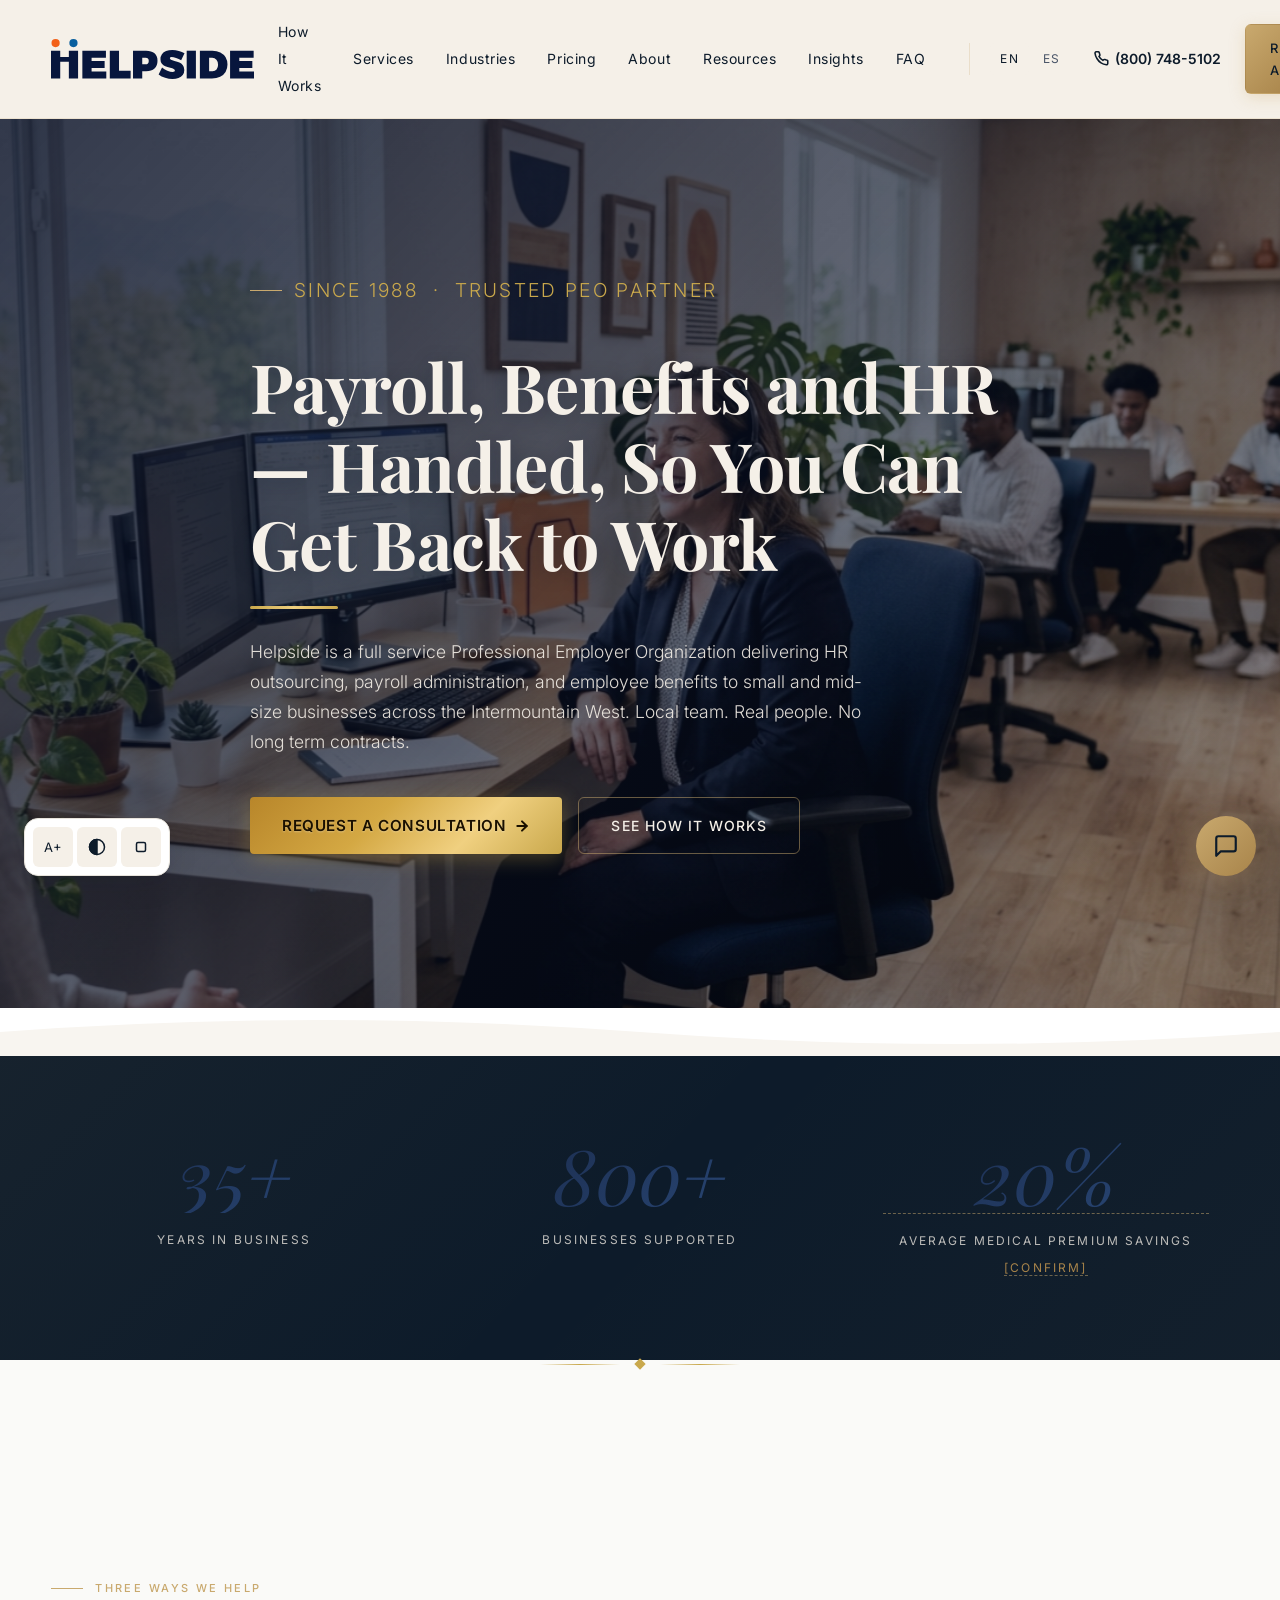
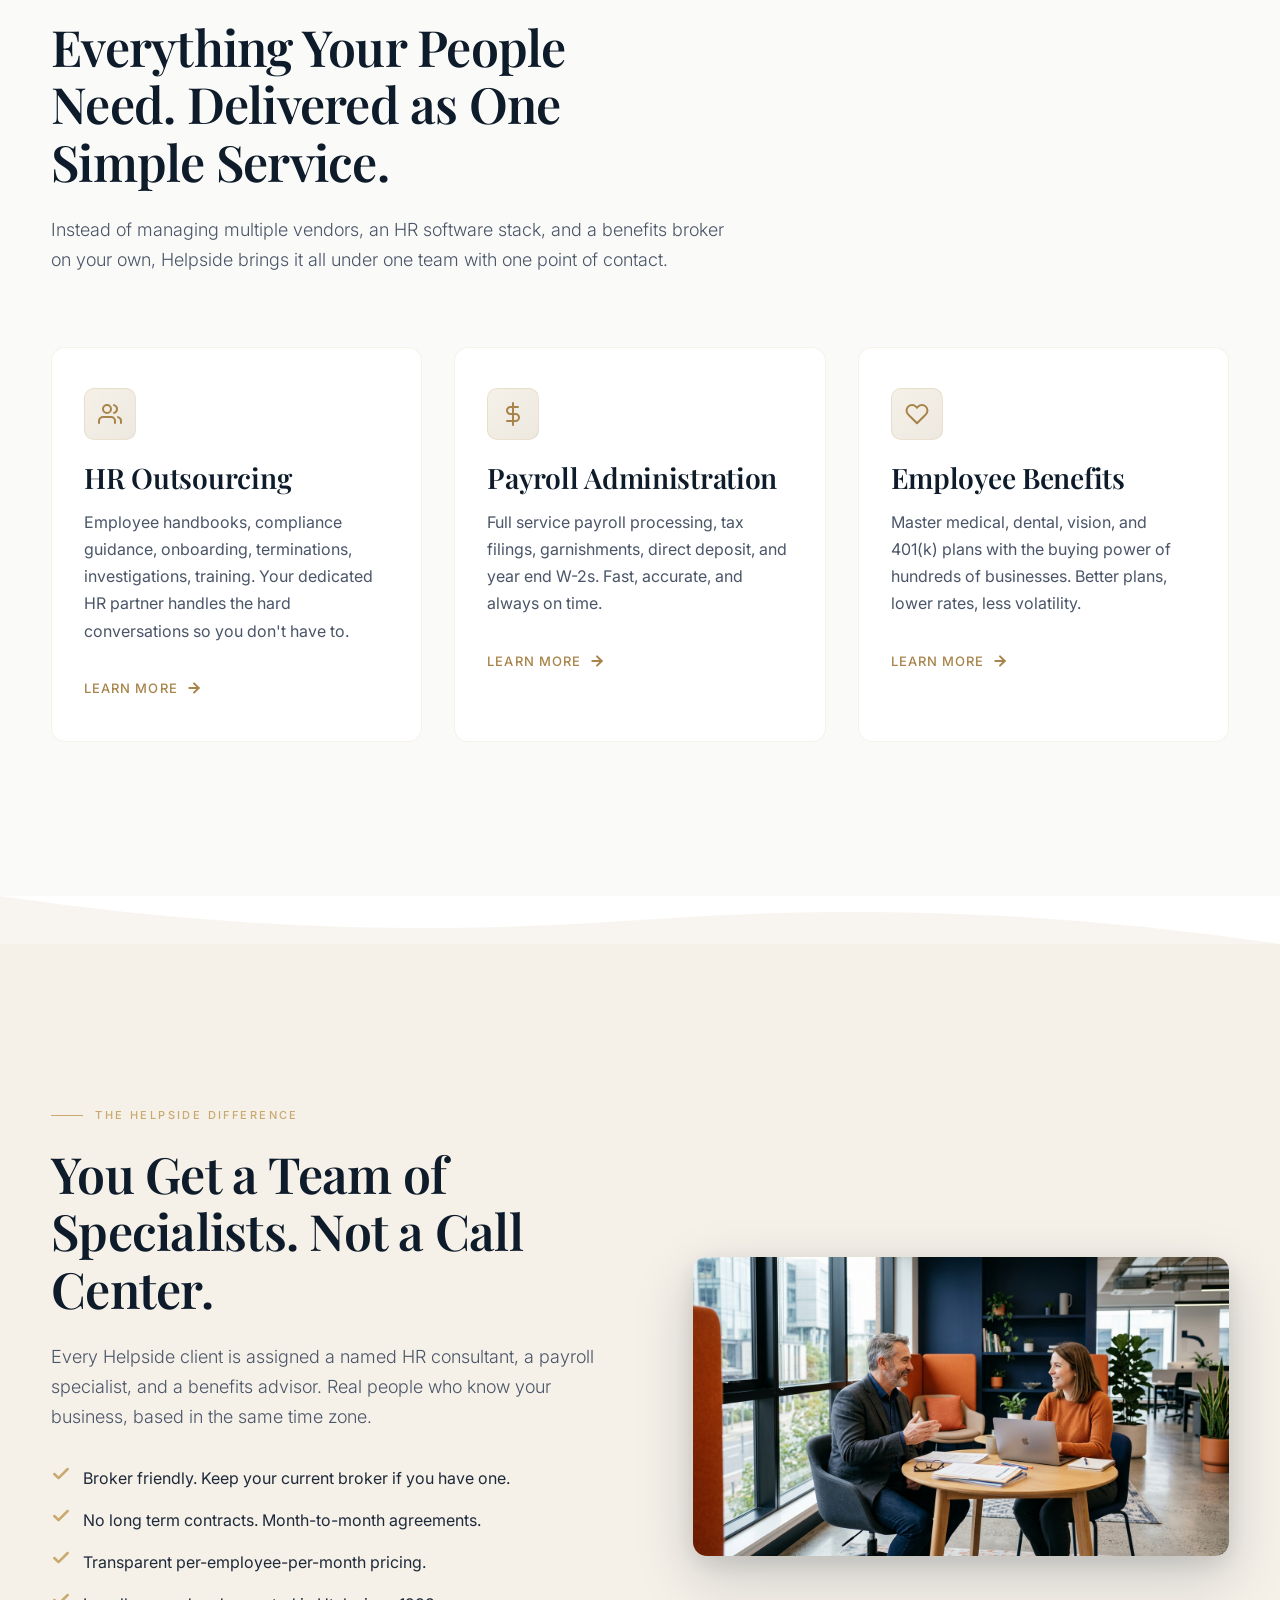
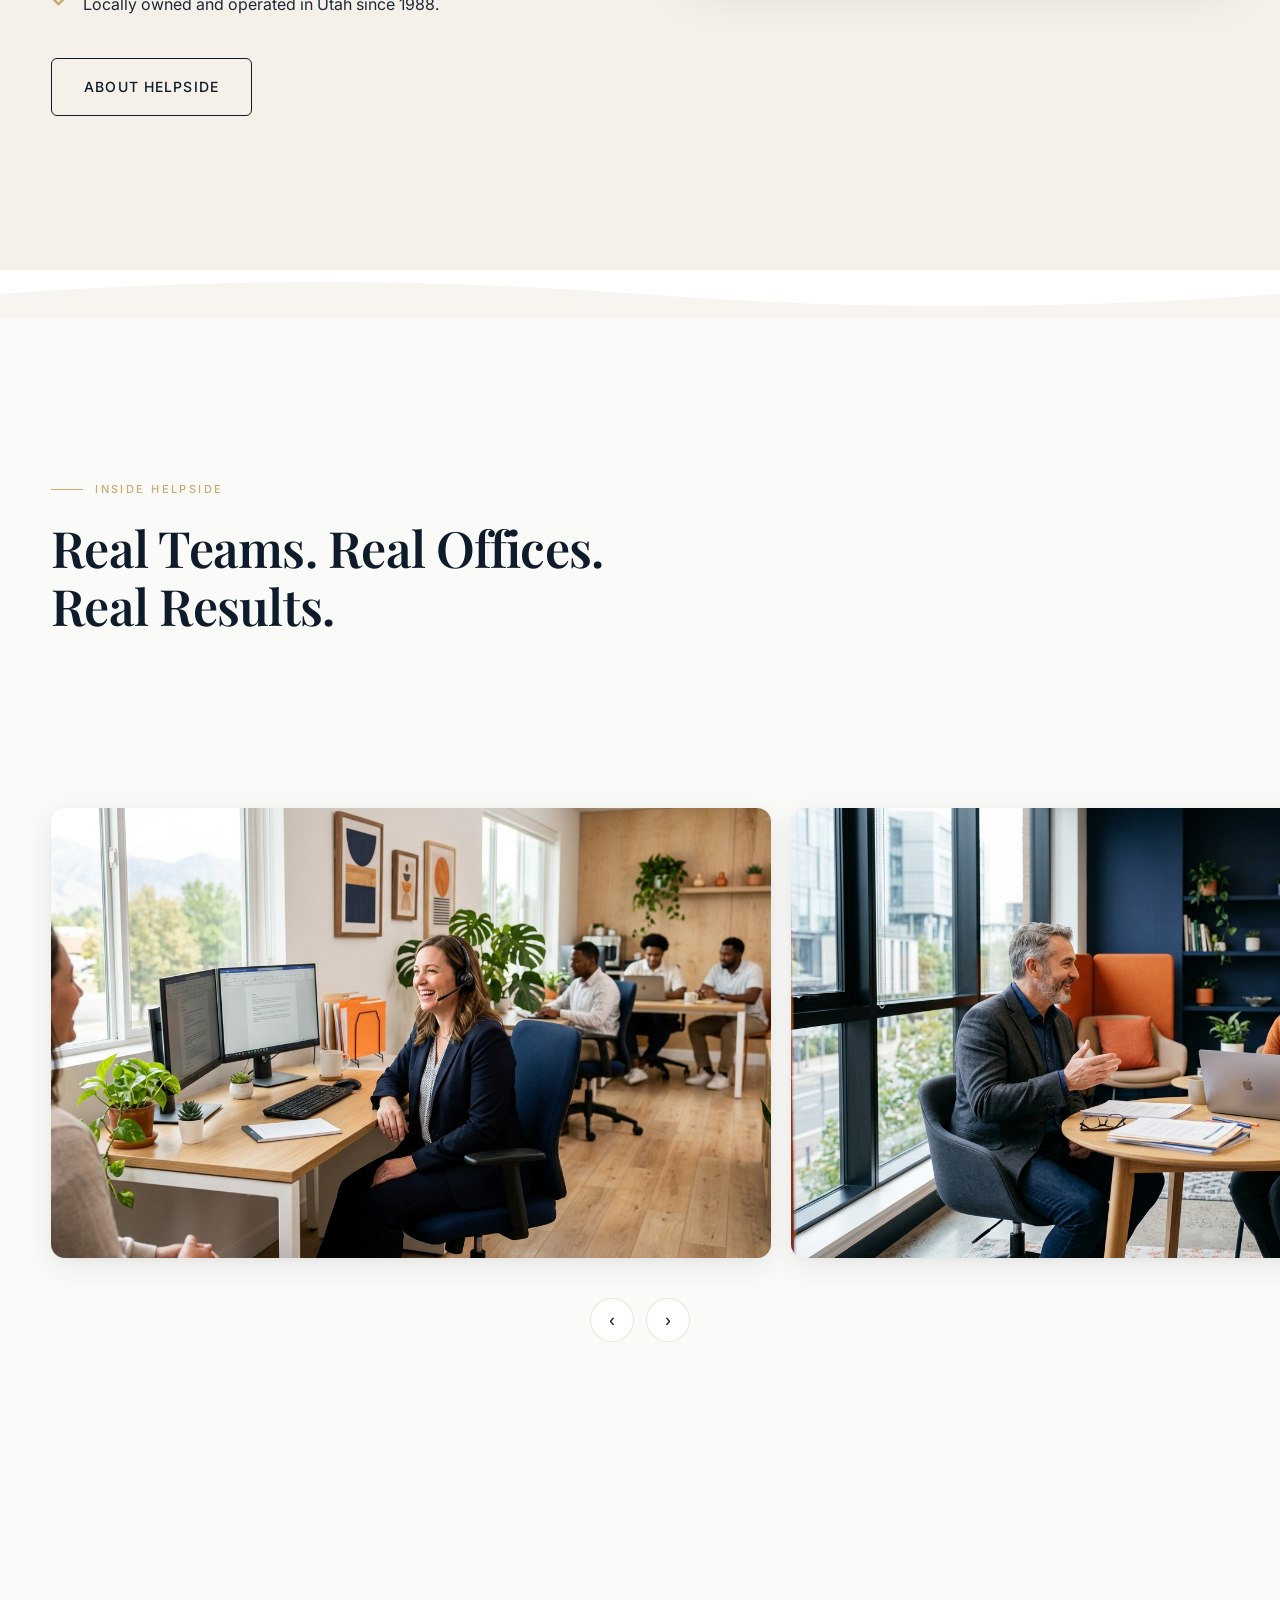
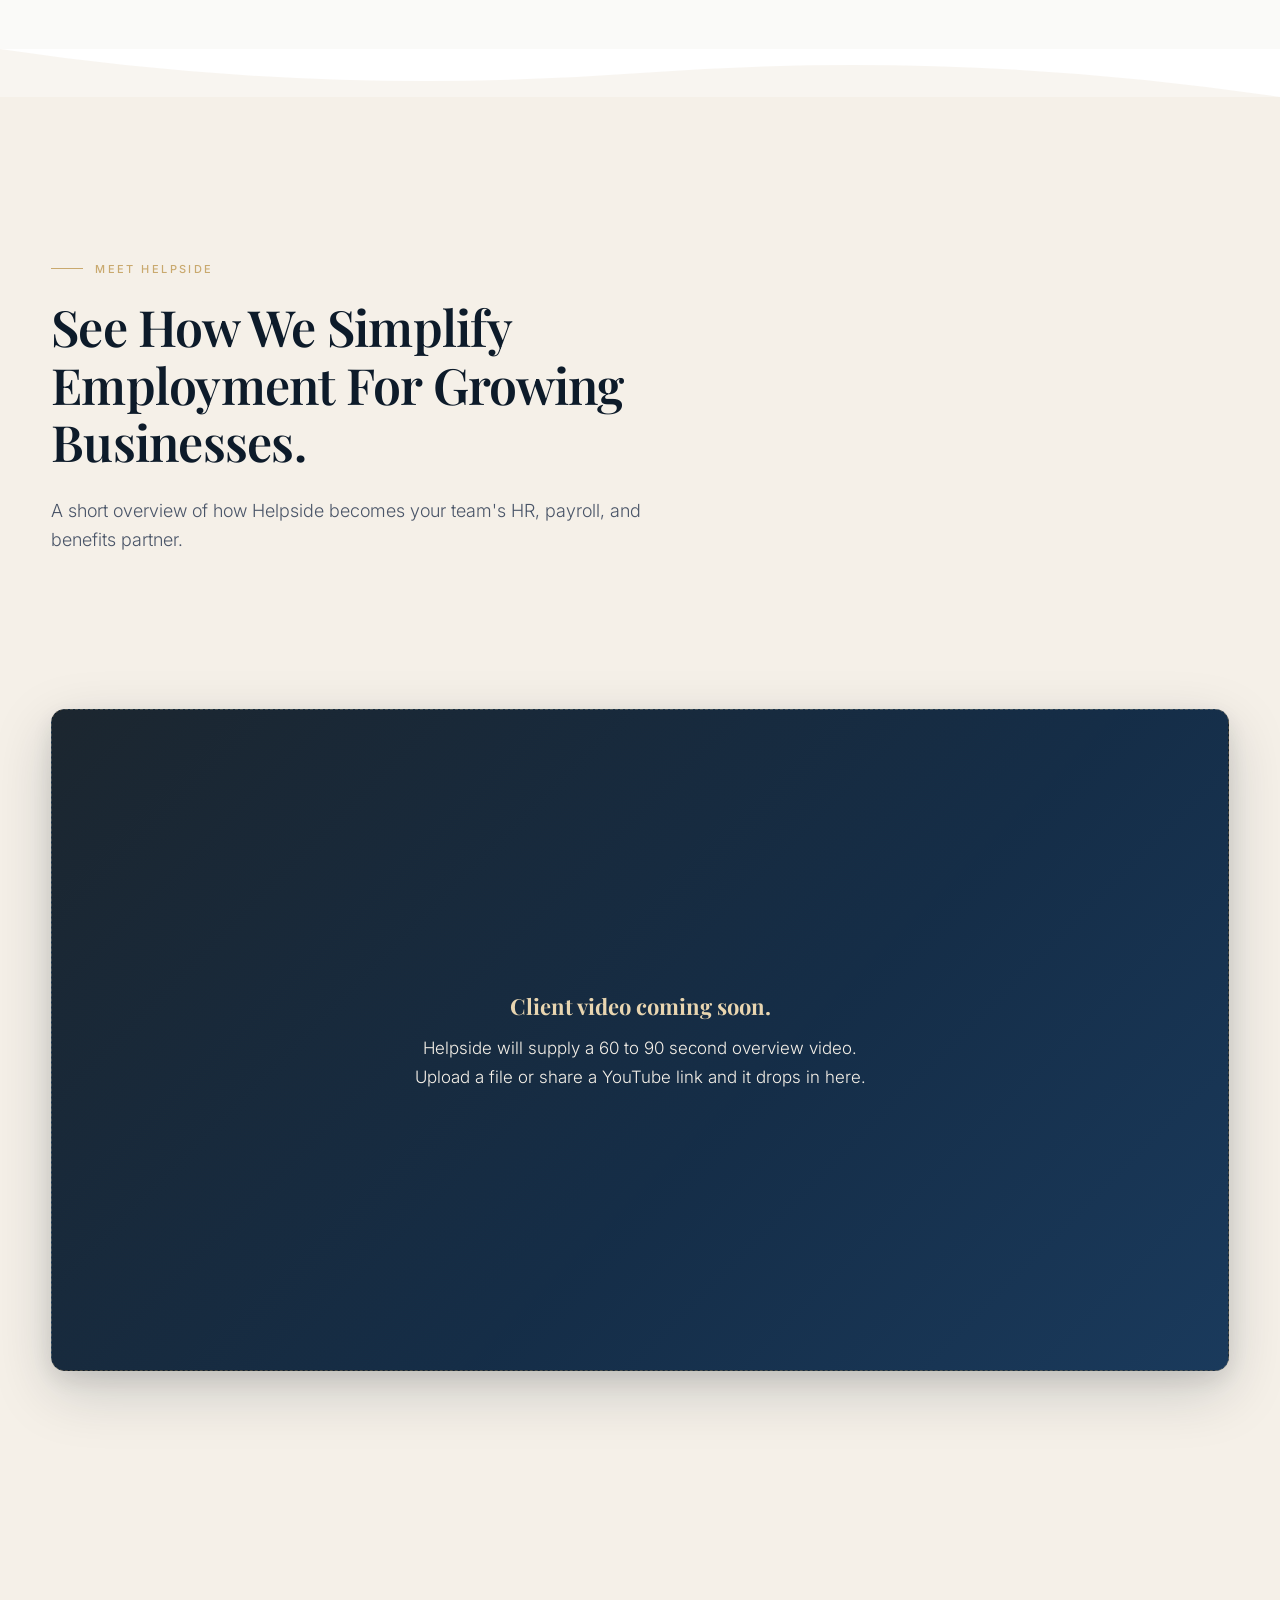
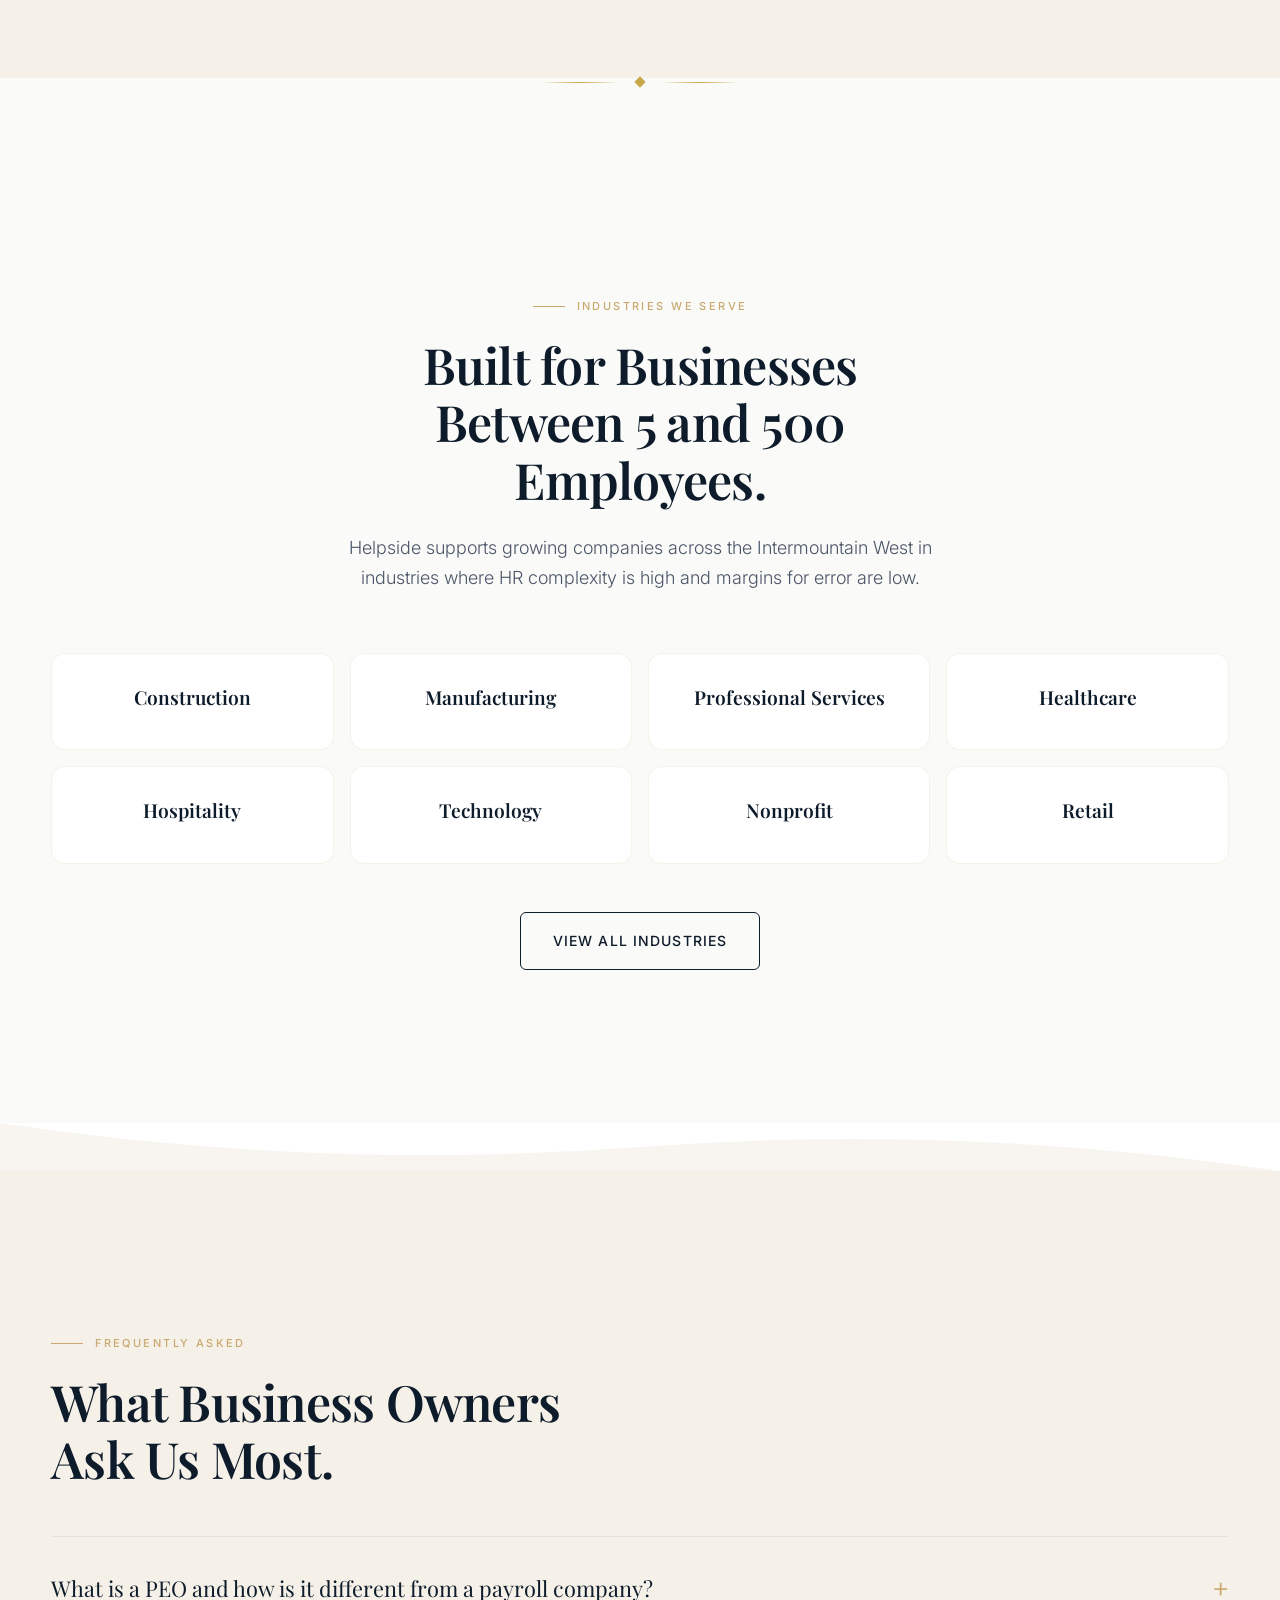
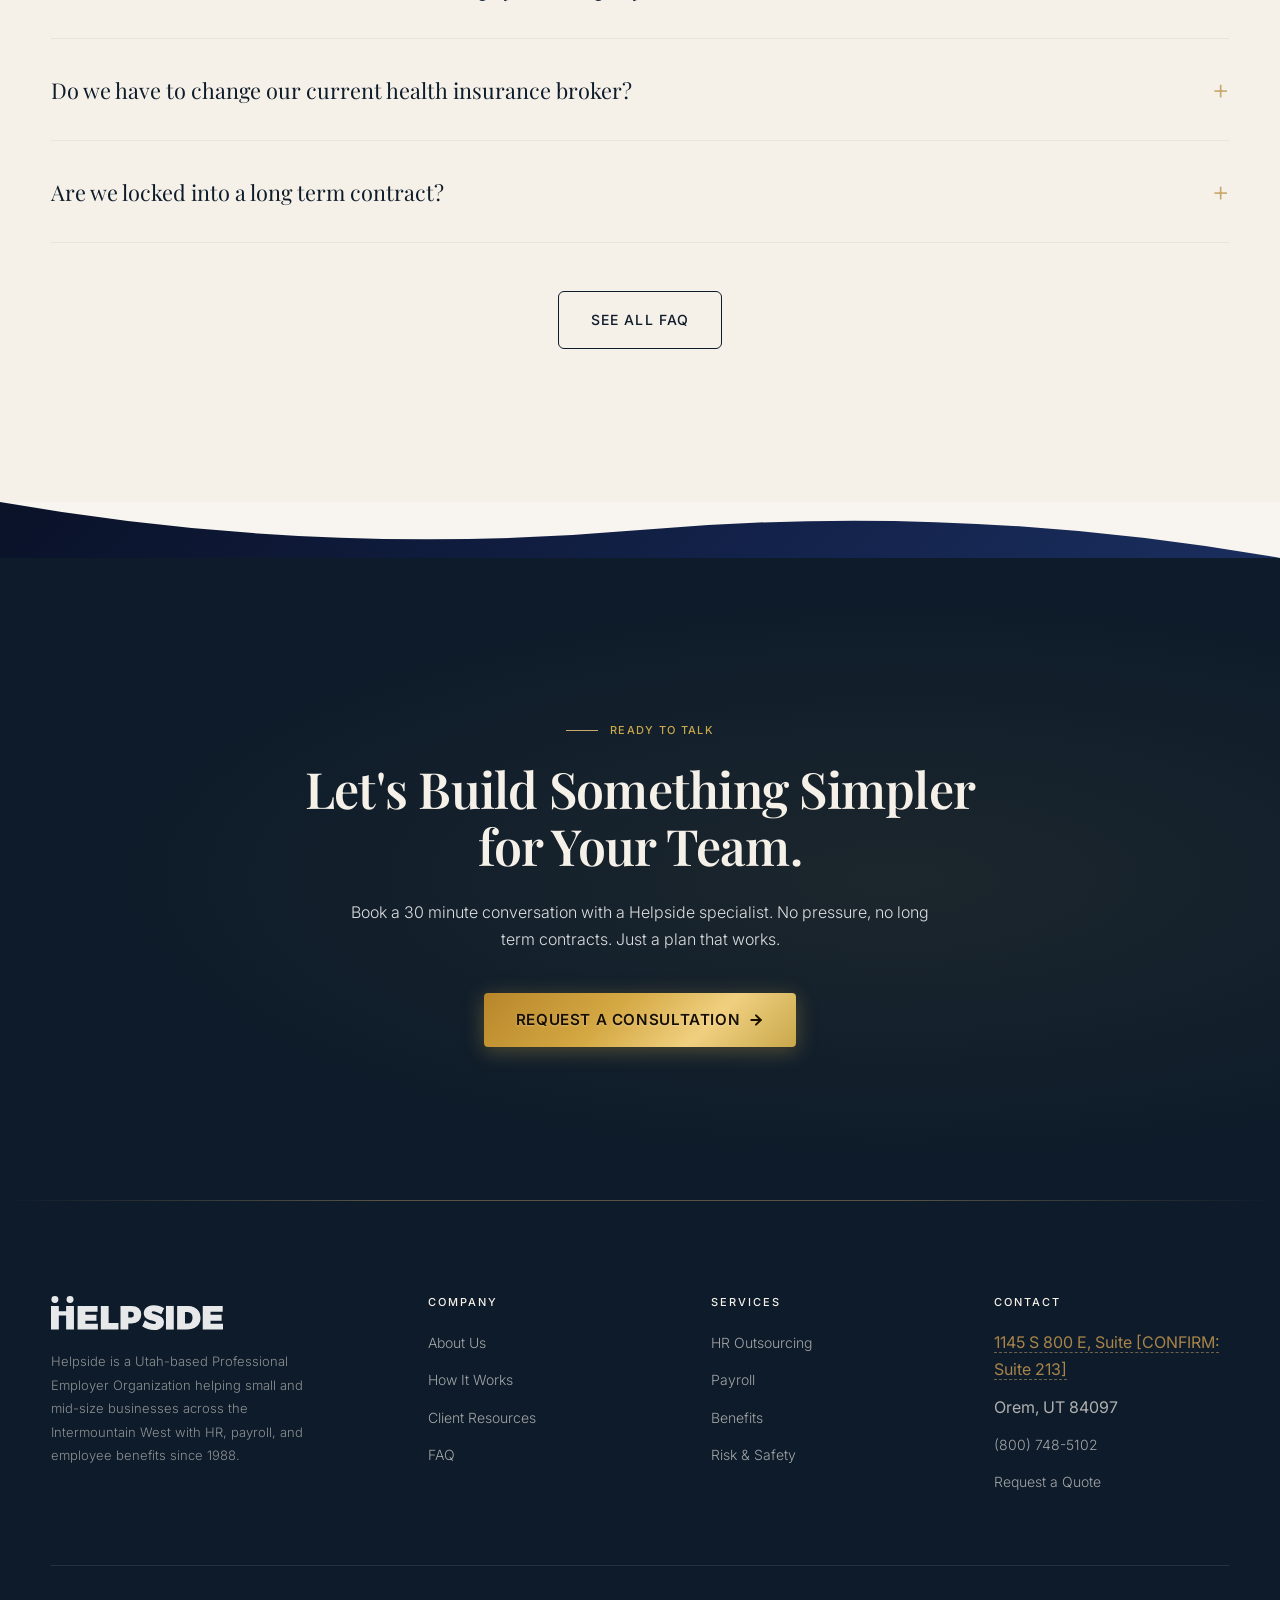
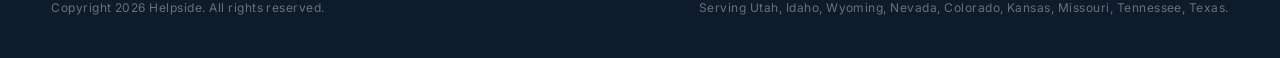
==== commit 7f573212: "OEDIT: Add our phone number (800) 748-5102 to the top right of the" ====
--- a/index.html
+++ b/index.html
@@ -18,6 +18,27 @@
 <link href="https://fonts.googleapis.com/css2?family=Archivo+Black&family=Hind:wght@300;400;500;600&family=Playfair+Display:ital,wght@0,400;0,600;0,700;1,400;1,600&family=Inter:wght@300;400;500;600&display=swap" rel="stylesheet">
 <link rel="stylesheet" href="css/base.css">
 <style>
+  /* ── Phone number in nav ── */
+  .site-nav__phone {
+    display: inline-flex;
+    align-items: center;
+    gap: 6px;
+    font-family: 'Inter', sans-serif;
+    font-size: 0.875rem;
+    font-weight: 600;
+    color: var(--navy, #0a1228);
+    text-decoration: none;
+    white-space: nowrap;
+    transition: color 0.2s ease;
+  }
+  .site-nav__phone:hover,
+  .site-nav__phone:focus-visible {
+    color: var(--orange, #c9420a);
+  }
+  .site-nav__phone svg {
+    flex-shrink: 0;
+  }
+
   /* ── Premium overlay & hero enhancements ── */
   .hero {
     position: relative;
@@ -256,6 +277,10 @@
       <a href="index.html" aria-current="true">EN</a>
       <a href="es/index.html">ES</a>
     </div>
+    <a class="site-nav__phone" href="tel:+18007485102" aria-label="Call Helpside at (800) 748-5102">
+      <svg width="15" height="15" viewBox="0 0 24 24" fill="none" stroke="currentColor" stroke-width="2.5" stroke-linecap="round" stroke-linejoin="round" aria-hidden="true"><path d="M22 16.92v3a2 2 0 0 1-2.18 2 19.79 19.79 0 0 1-8.63-3.07A19.5 19.5 0 0 1 4.69 12 19.79 19.79 0 0 1 1.61 3.4 2 2 0 0 1 3.6 1.22h3a2 2 0 0 1 2 1.72c.127.96.361 1.903.7 2.81a2 2 0 0 1-.45 2.11L7.91 8.77a16 16 0 0 0 6.29 6.29l.95-.95a2 2 0 0 1 2.11-.45c.907.339 1.85.573 2.81.7A2 2 0 0 1 22 16.92z"/></svg>
+      (800) 748-5102
+    </a>
     <a class="btn btn-primary site-nav__cta" href="contact.html">Request a Quote</a>
   </div>
 </nav>
@@ -522,7 +547,7 @@
         <ul>
           <li><span class="confirm-inline" data-unverified="true" title="Address needs client confirmation">1145 S 800 E, Suite [CONFIRM: Suite 213]</span></li>
           <li>Orem, UT 84097</li>
-          <li><a href="tel:+18007485102" class="confirm-inline" data-unverified="true" title="Phone needs client confirmation">[CONFIRM: (800) 748-5102]</a></li>
+          <li><a href="tel:+18007485102">(800) 748-5102</a></li>
           <li><a href="contact.html">Request a Quote</a></li>
         </ul>
       </div>
